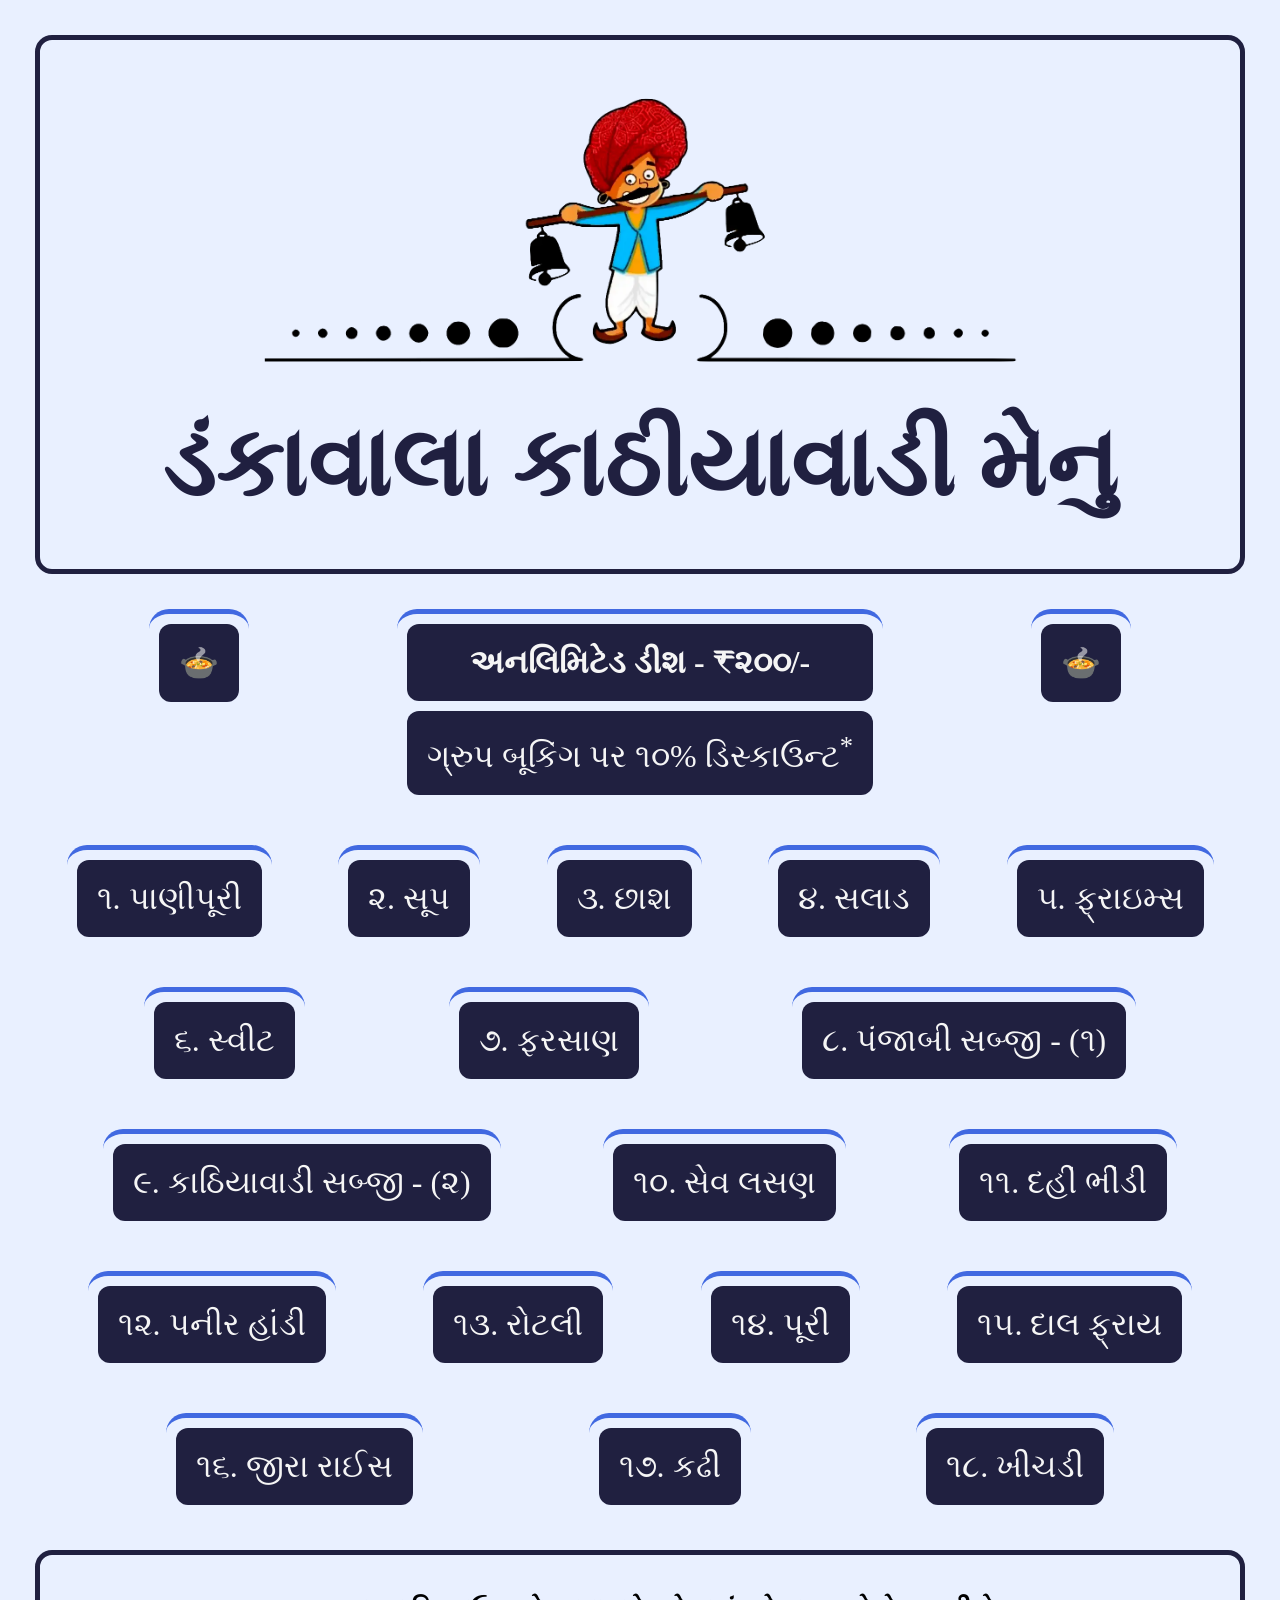
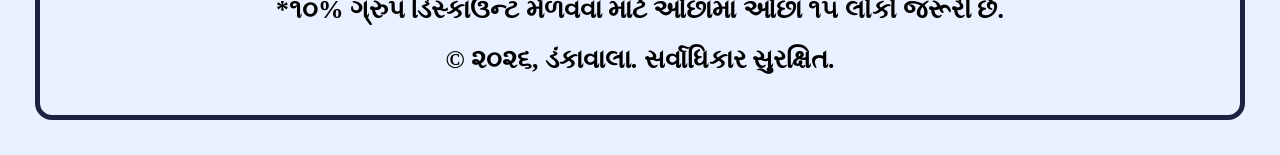
==== pages/index.html @ 577158c5 "Update index.html Update/Fix SEO, header image is now theme-aware." ====
<!DOCTYPE html>
<html lang="gu">

<head>
    <meta charSet="utf-8">
    <meta http-equiv="x-ua-compatible" content="ie=edge">
    <meta name="viewport" content="width=device-width, initial-scale=1">

    <meta name="author" content="Mitul Vaghamshi">
    <meta name="description" content="Dankawala Kathiyawadi Garden Restaurant Menu">

    <meta property="og:type" content="website">
    <meta property="og:title" content="Menu - Dankawala Kathiyawadi Garden Restaurant">
    <meta property="og:site_name" content="Dankawala Kathiyawadi Garden Restaurant">
    <meta property="og:description" content="Dankawala Kathiyawadi Garden Restaurant Menu">
    <meta property="og:url" content="https://mitulvaghamshi.github.io/dankawala/">
    <meta property="og:image" content="https://mitulvaghamshi.github.io/dankawala/icon.webp">
    <meta property="og:image:type" content="image/webp">
    <meta property="og:image:width" content="265">
    <meta property="og:image:height" content="265">

    <link href="https://mitulvaghamshi.github.io/dankawala" rel="canonical">

    <meta name="mobile-web-app-capable" content="yes">
    <meta name="apple-mobile-web-app-title" content="Dankawala">
    <link rel="apple-touch-icon" type="image/webp" href="icon.webp">

    <link rel="icon" type="image/webp" href="icon.webp">
    <link rel="shortcut icon" type="image/webp" href="icon.webp">

    <title>Dankawala - Kathiyawadi Garden Restaurant Menu</title>
    <meta name="keywords" content="Dankawala, Kathiyawadi, Restaurant, Menu, Gujarati Food, Garden Restaurant, Unlimited Gujarati Thali">

    <!-- Twitter Card -->
    <meta name="twitter:card" content="summary_large_image">
    <meta name="twitter:title" content="Dankawala - Kathiyawadi Garden Restaurant Menu">
    <meta name="twitter:description" content="Authentic Kathiyawadi Garden Restaurant Menu. Unlimited Gujarati Thali at ₹200.">
    <meta name="twitter:image" content="https://mitulvaghamshi.github.io/dankawala/icon.webp">

    <!-- JSON-LD Structured Data -->
    <script type="application/ld+json">
    {
      "@context": "https://schema.org",
      "@type": "Restaurant",
      "name": "Dankawala Kathiyawadi Garden Restaurant",
      "image": "https://mitulvaghamshi.github.io/dankawala/icon.webp",
      "url": "https://mitulvaghamshi.github.io/dankawala/",
      "servesCuisine": "Kathiyawadi, Gujarati",
      "priceRange": "₹200",
      "description": "Authentic Kathiyawadi Garden Restaurant serving unlimited Gujarati thali.",
      "address": {
        "@type": "PostalAddress",
        "addressCountry": "IN"
      },
      "potentialAction": {
        "@type": "ViewAction",
        "target": "https://mitulvaghamshi.github.io/dankawala/"
      }
    }
    </script>

    <style>
        :root {
            color-scheme: light dark;

            --display: flex;
            --radius: 12px;
            --padding: 20px;
            --font-size: 2em;
            --table-width: 400px;

            --primary: #202040;
            --border: royalblue;
            --background: #e9f0ff;
        }

        @media (prefers-color-scheme:dark) {
            :root {
                --primary: #E2703A;
                --border: green;
                --background: #2b2b2b;
            }
        }

        body {
            margin: auto;
            padding: var(--padding);
            font-size: var(--font-size);
            background-color: var(--background);
        }

        header,
        footer {
            text-align: center;
            margin: var(--padding);
            padding: var(--padding);
            border-radius: var(--radius);
            outline: 5px solid var(--primary);
        }

        header>figure img {
            width: 60vw;
        }

        header>h1 {
            margin: 0.3em;
            color: var(--primary);
            font-size: calc(var(--font-size) + 1em);
        }

        main>article.header {
            flex-wrap: wrap;
            display: var(--display);
            justify-content: space-evenly;
        }

        main>article.content {
            flex-wrap: wrap;
            display: var(--display);
            justify-content: space-evenly;
        }

        section {
            margin: var(--padding);
            border-top: 5px solid var(--border);
            border-radius: calc(var(--radius) + 8px);
        }

        section>div {
            text-align: center;
            color: whitesmoke;
            margin: 10px;
            padding: var(--padding);
            border-radius: var(--radius);
            background-color: var(--primary);
        }

        footer {
            font-size: 0.8em;
            font-weight: bold;
            text-align: center;
        }

        footer>span {
            color: var(--primary);
        }

        footer>p {
            margin: var(--padding);
        }

        @media(max-width:740px) {
            :root {
                --padding: 12px;
                --font-size: 1.3em;
                --table-width: 300px;
            }
        }

        @media(max-width:678px) {
            :root {
                --font-size: 1.6em;
                --table-width: calc(90vw - var(--padding));
            }
        }

        @media(max-width:420px) {
            :root {
                --font-size: 1.3em;
            }
        }

        @media(max-width:320px) {
            :root {
                --font-size: auto;
                --listItem-width: auto;
            }
        }
    </style>
</head>

<body>
    <noscript>
        <meta http-equiv="refresh" content="0; url=https://github.com/mitulvaghamshi/dankawala/blob/main/README.md">
    </noscript>
    <article>
        <header>
            <figure>
                <picture>
                    <source srcset="logo.dark.webp" media="(prefers-color-scheme: dark)">
                    <img id="logo" src="logo.light.webp" type="image/webp" loading="lazy" alt="Dankawala Kathiyawadi Restaurant logo">
                </picture>
            </figure>
            <h1>ડંકાવાલા કાઠીયાવાડી મેનુ</h1>
        </header>
        <main>
            <article class="header">
                <section>
                    <div>🍲</div>
                </section>
                <section>
                    <div><strong>અનલિમિટેડ ડીશ - ₹૨૦૦/-</strong></div>
                    <div>ગ્રુપ બૂકિંગ પર ૧૦&percnt; ડિસ્કાઉન્ટ<sup>*</sup></div>
                </section>
                <section>
                    <div>🍲</div>
                </section>
            </article>
            <article class="content">
                <section>
                    <div>૧. પાણીપૂરી</div>
                </section>
                <section>
                    <div>૨. સૂપ</div>
                </section>
                <section>
                    <div>૩. છાશ</div>
                </section>
                <section>
                    <div>૪. સલાડ</div>
                </section>
                <section>
                    <div>૫. ફ્રાઇમ્સ</div>
                </section>
                <section>
                    <div>૬. સ્વીટ</div>
                </section>
                <section>
                    <div>૭. ફરસાણ</div>
                </section>
                <section>
                    <div>૮. પંજાબી સબ્જી - (૧)</div>
                </section>
                <section>
                    <div>૯. કાઠિયાવાડી સબ્જી - (૨)</div>
                </section>
                <section>
                    <div>૧૦. સેવ લસણ</div>
                </section>
                <section>
                    <div>૧૧. દહીં ભીંડી</div>
                </section>
                <section>
                    <div>૧૨. પનીર હાંડી</div>
                </section>
                <section>
                    <div>૧૩. રોટલી</div>
                </section>
                <section>
                    <div>૧૪. પૂરી</div>
                </section>
                <section>
                    <div>૧૫. દાલ ફ્રાય</div>
                </section>
                <section>
                    <div>૧૬. જીરા રાઈસ</div>
                </section>
                <section>
                    <div>૧૭. કઢી</div>
                </section>
                <section>
                    <div>૧૮. ખીચડી</div>
                </section>
            </article>
        </main>
        <footer>
            <p>*૧૦&percnt; ગ્રુપ ડિસ્કાઉન્ટ મેળવવા માટે ઓછામાં ઓછા ૧૫ લોકો જરૂરી છે.</p>
            <p>&copy; ૨૦૨૬, ડંકાવાલા. સર્વાધિકાર સુરક્ષિત.</p>
        </footer>
    </article>
</body>

</html>
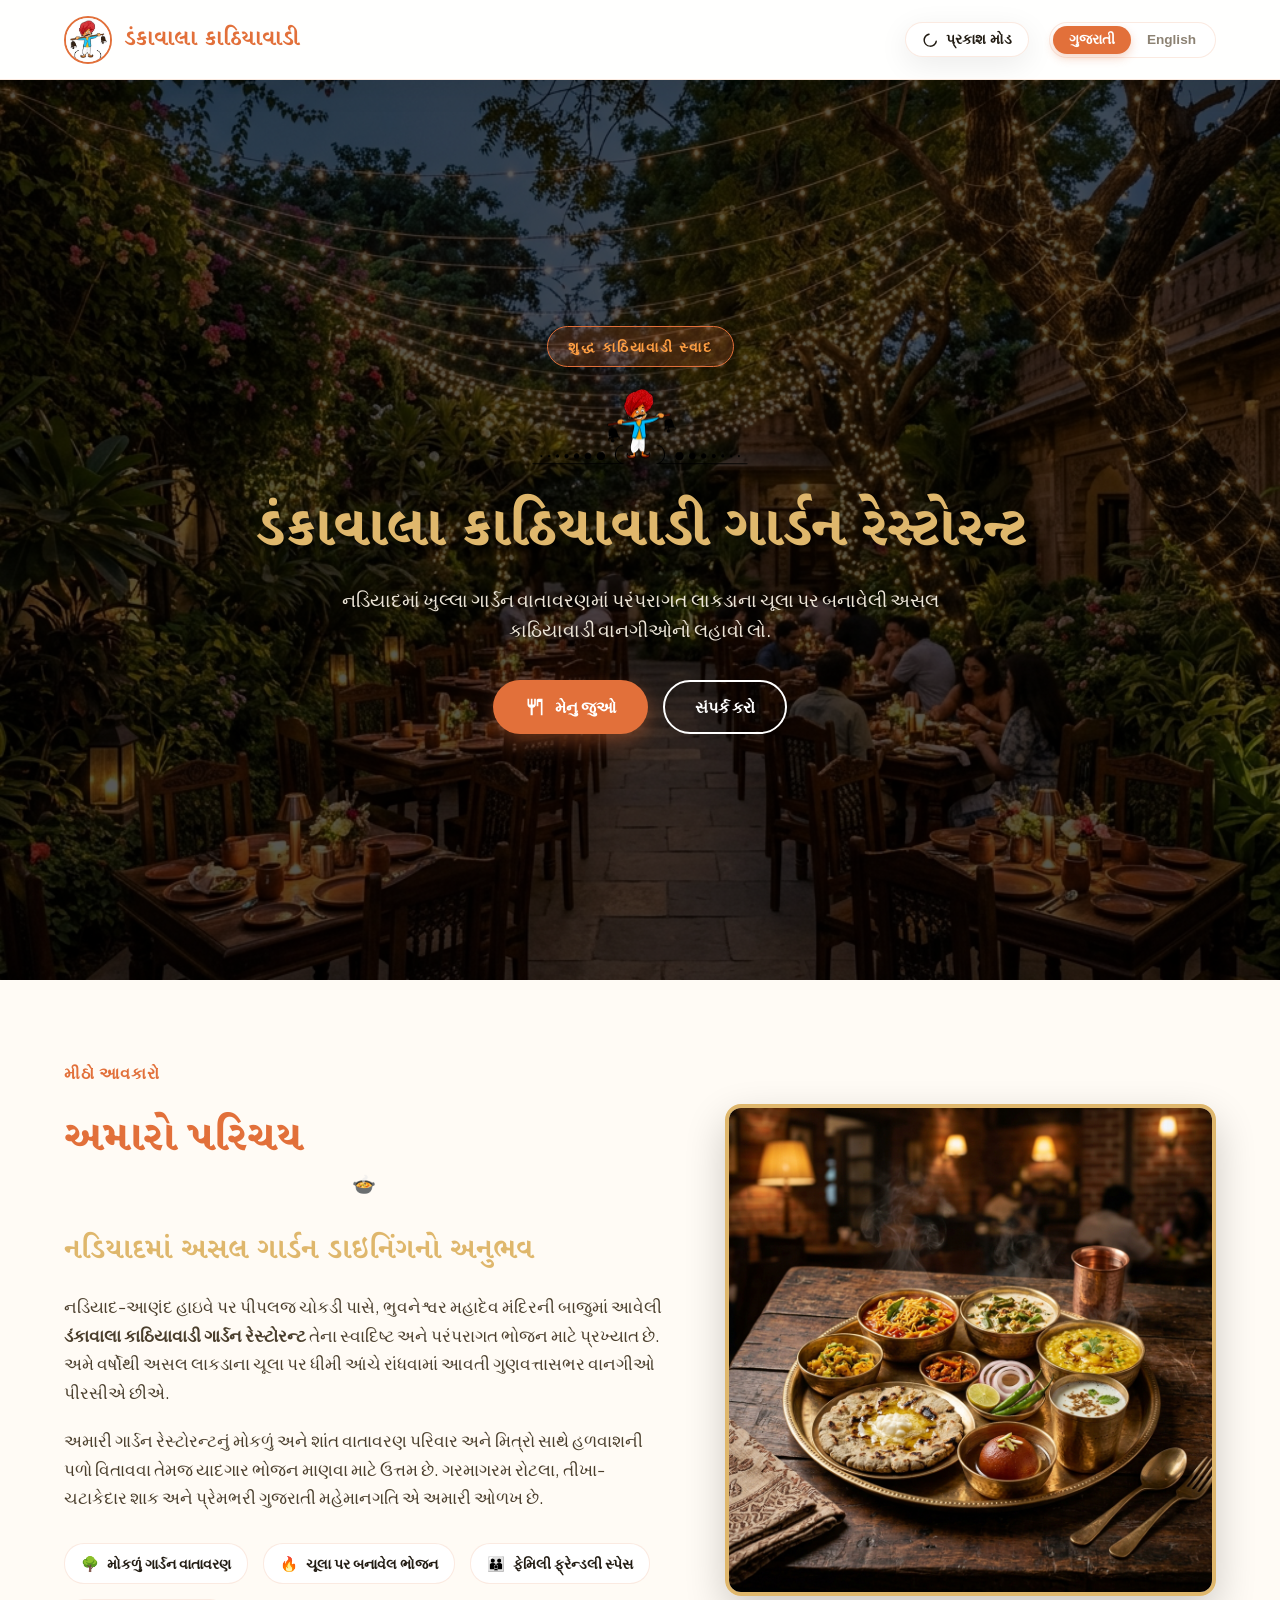
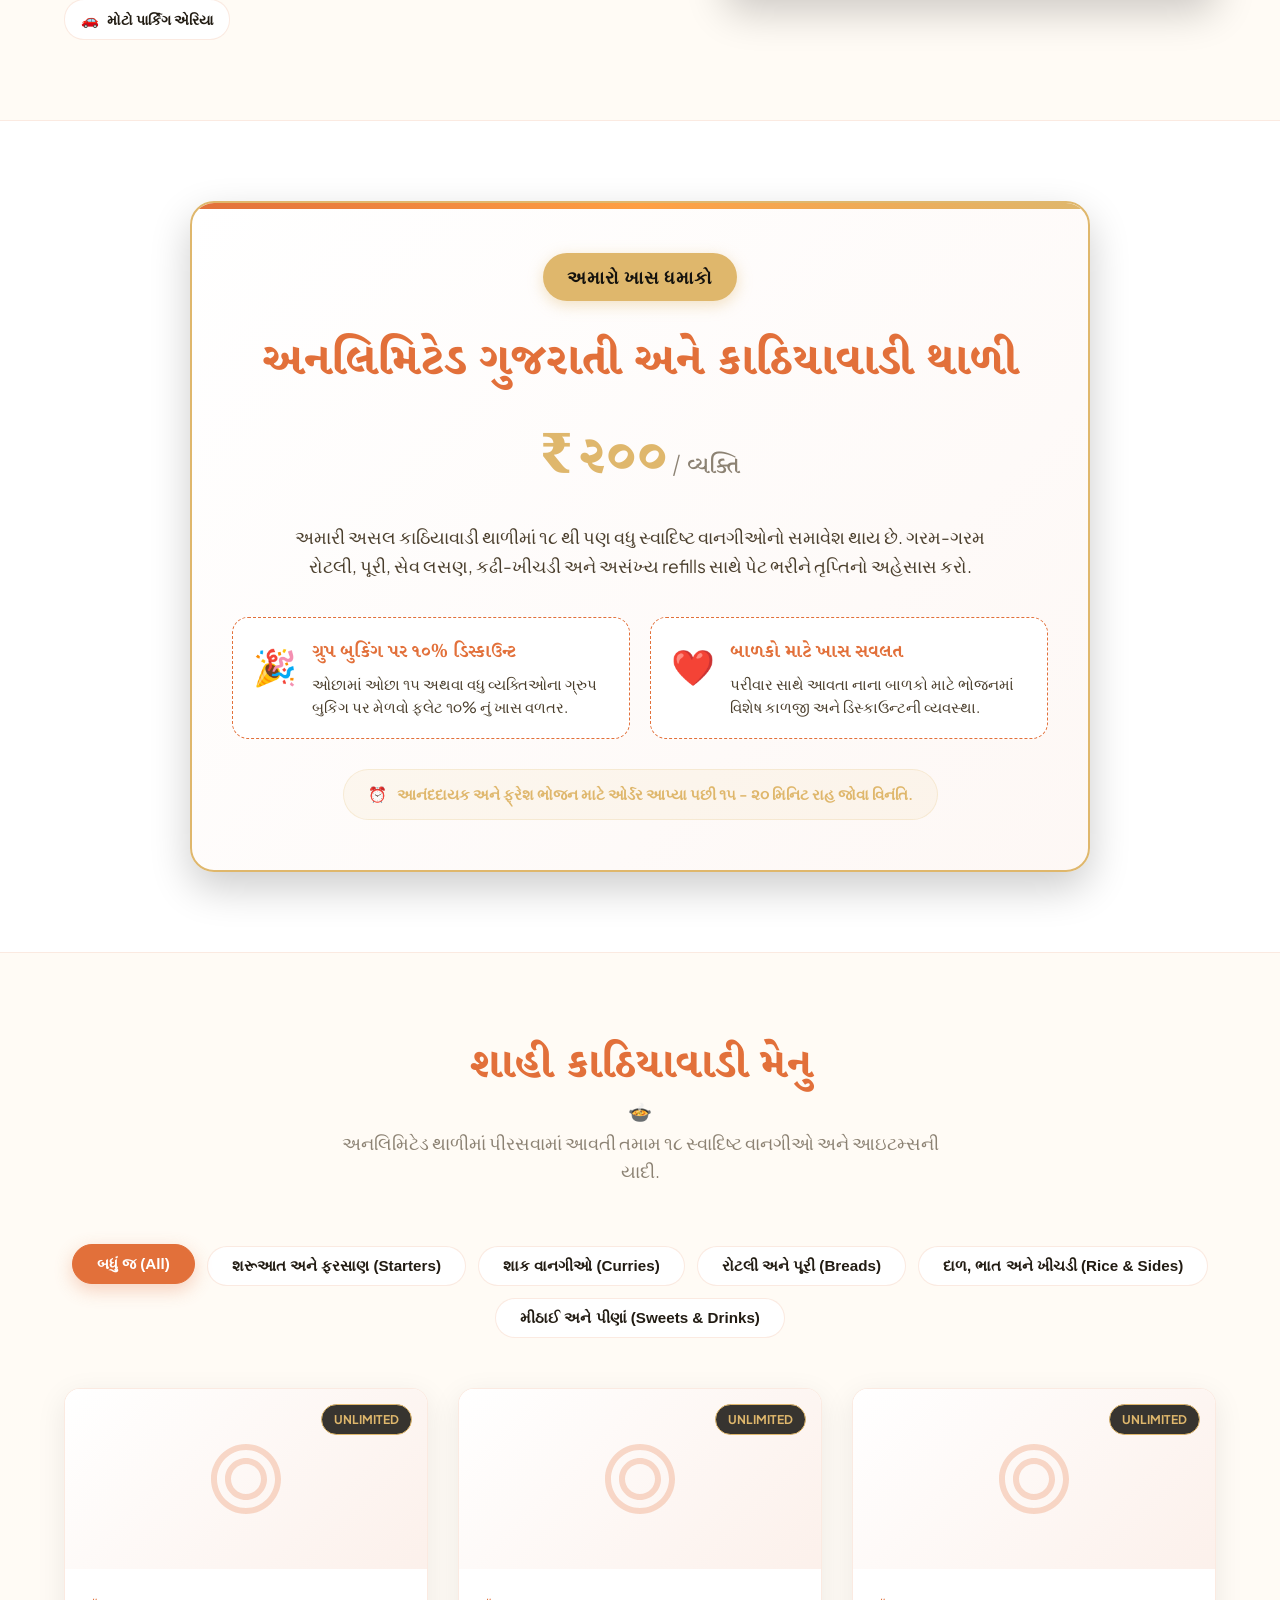
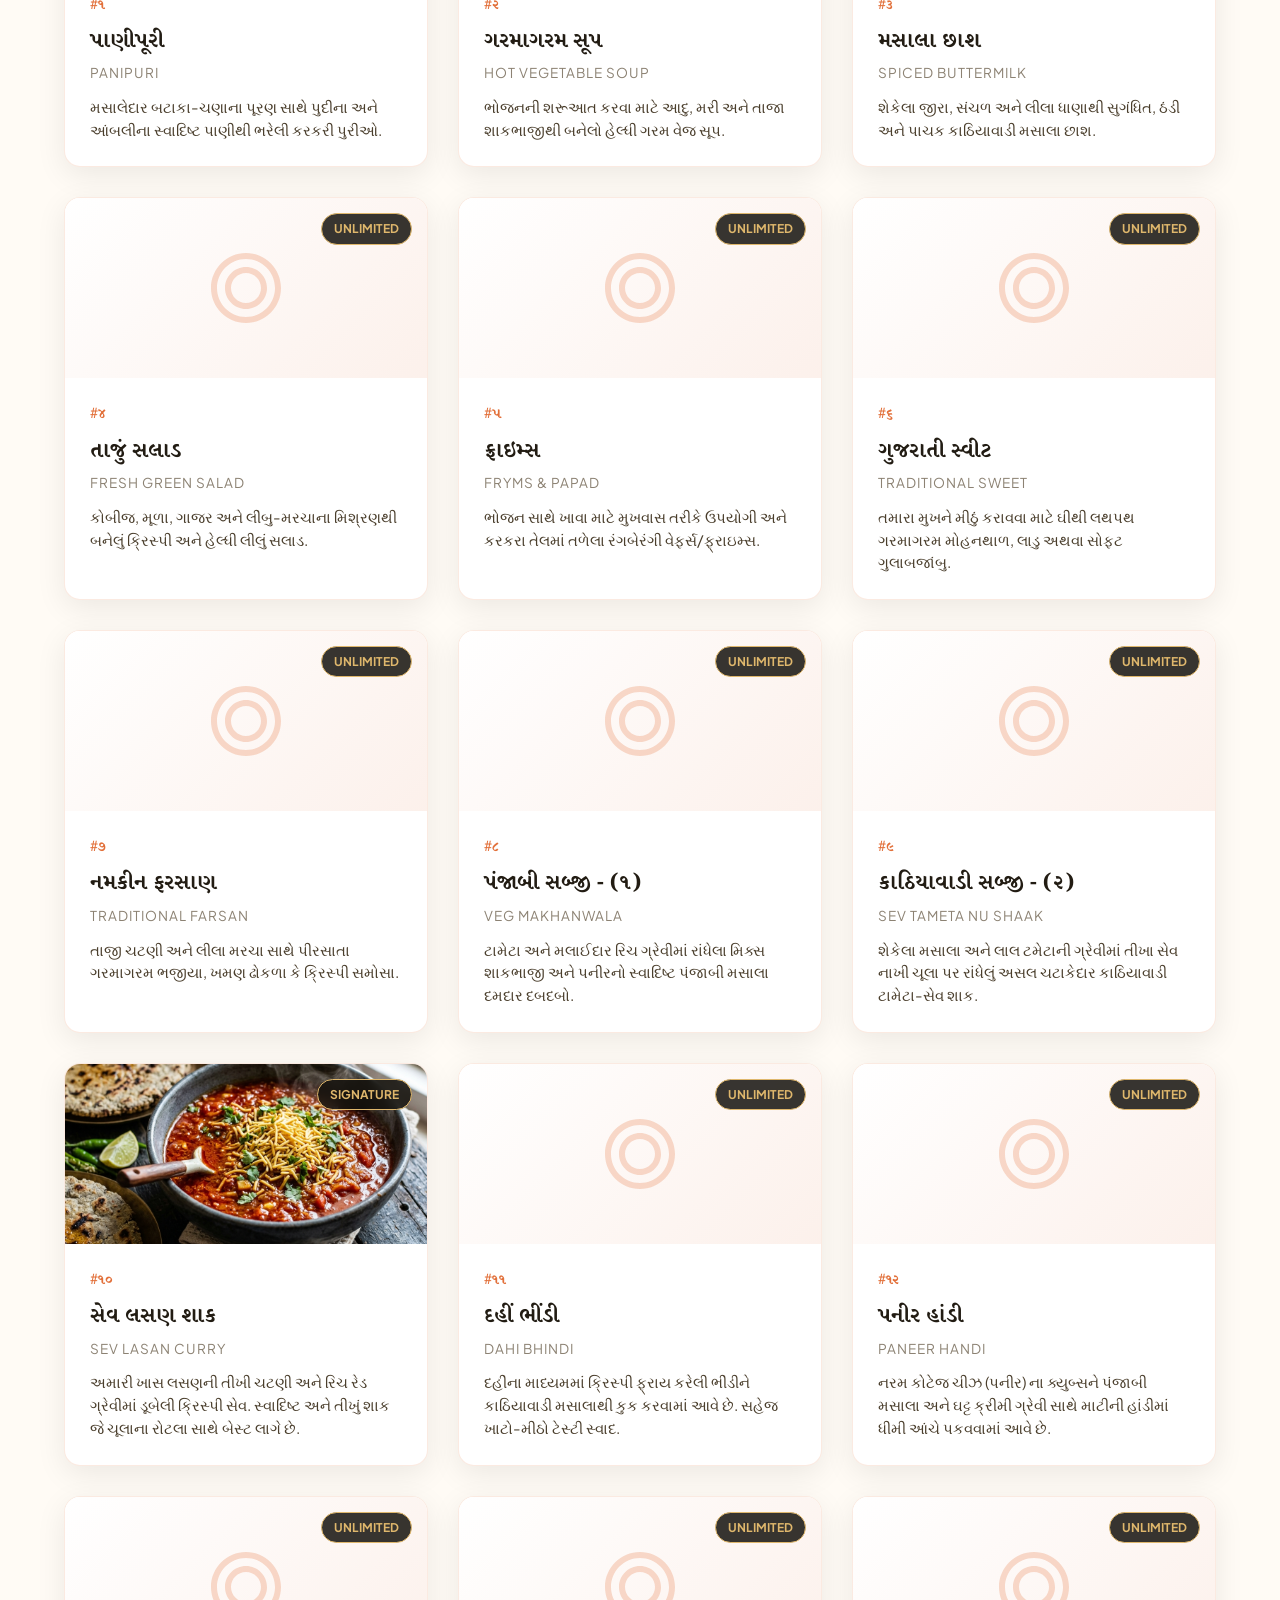
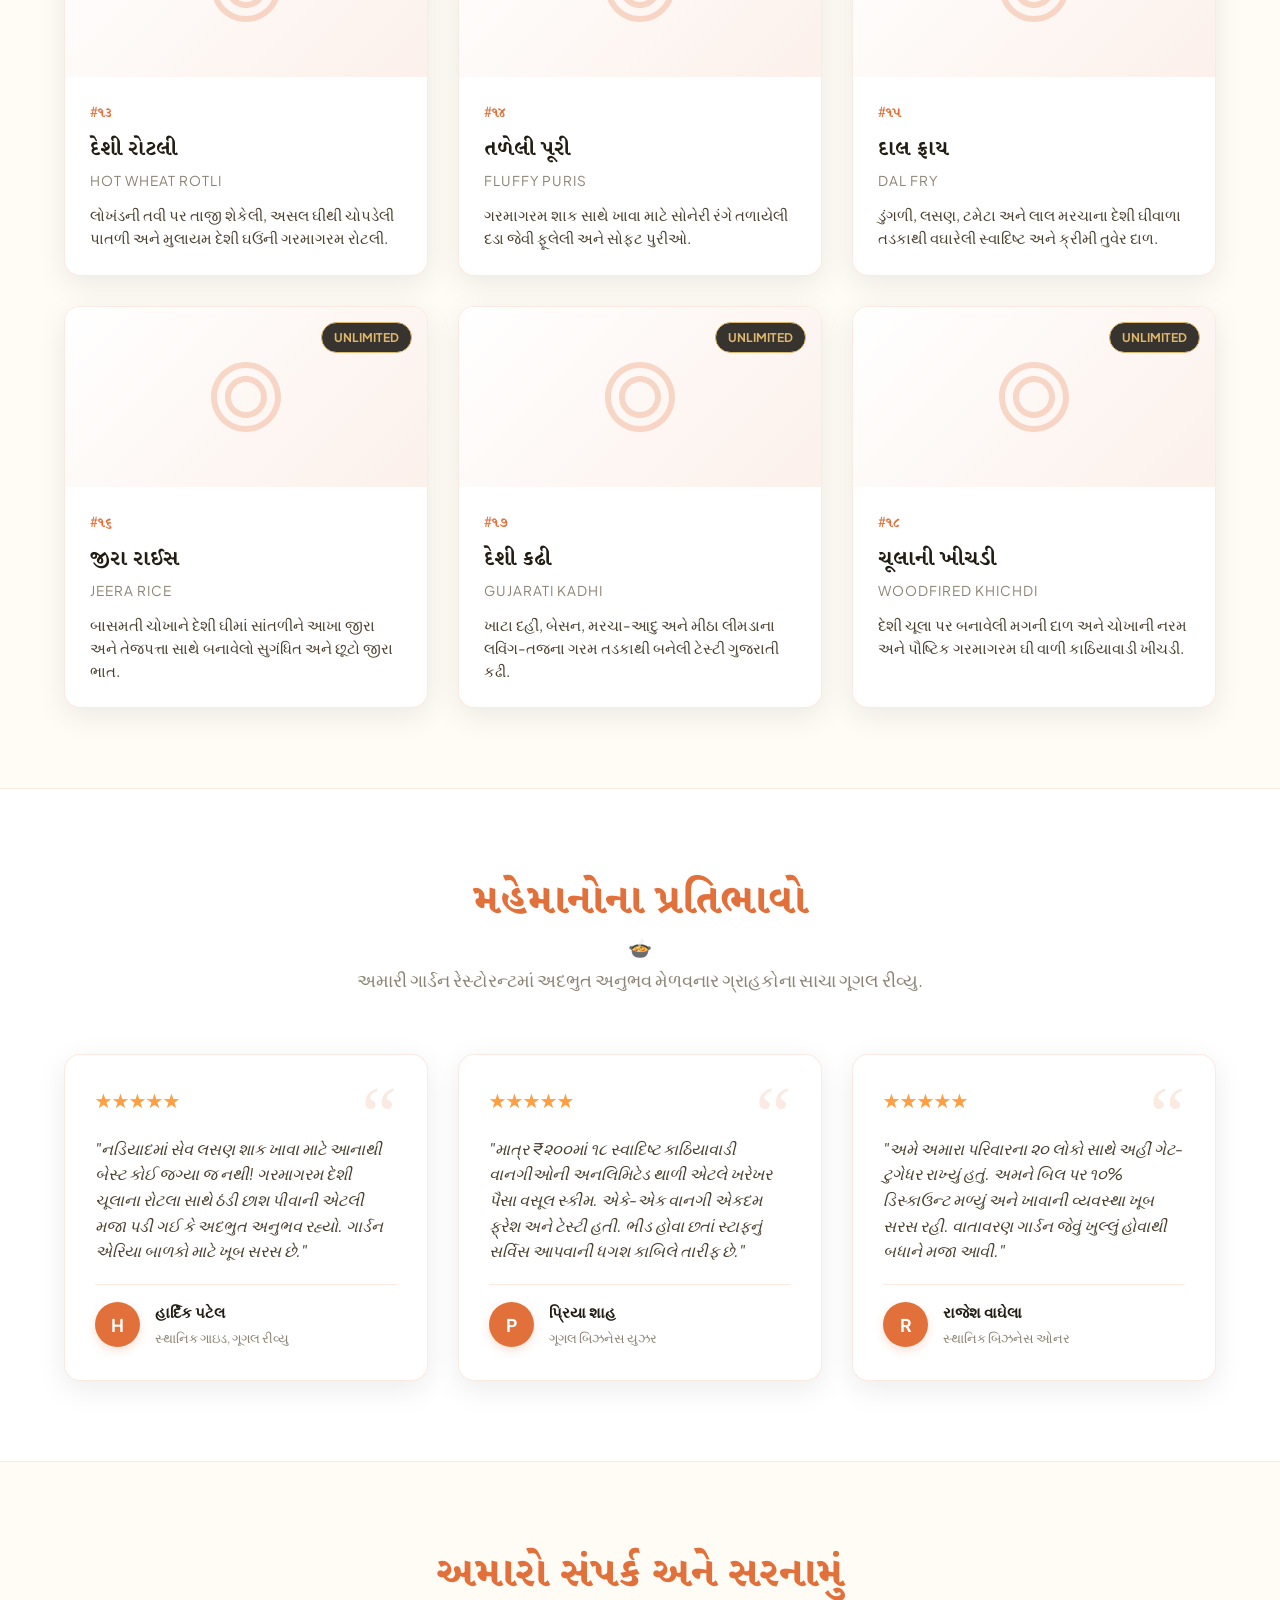
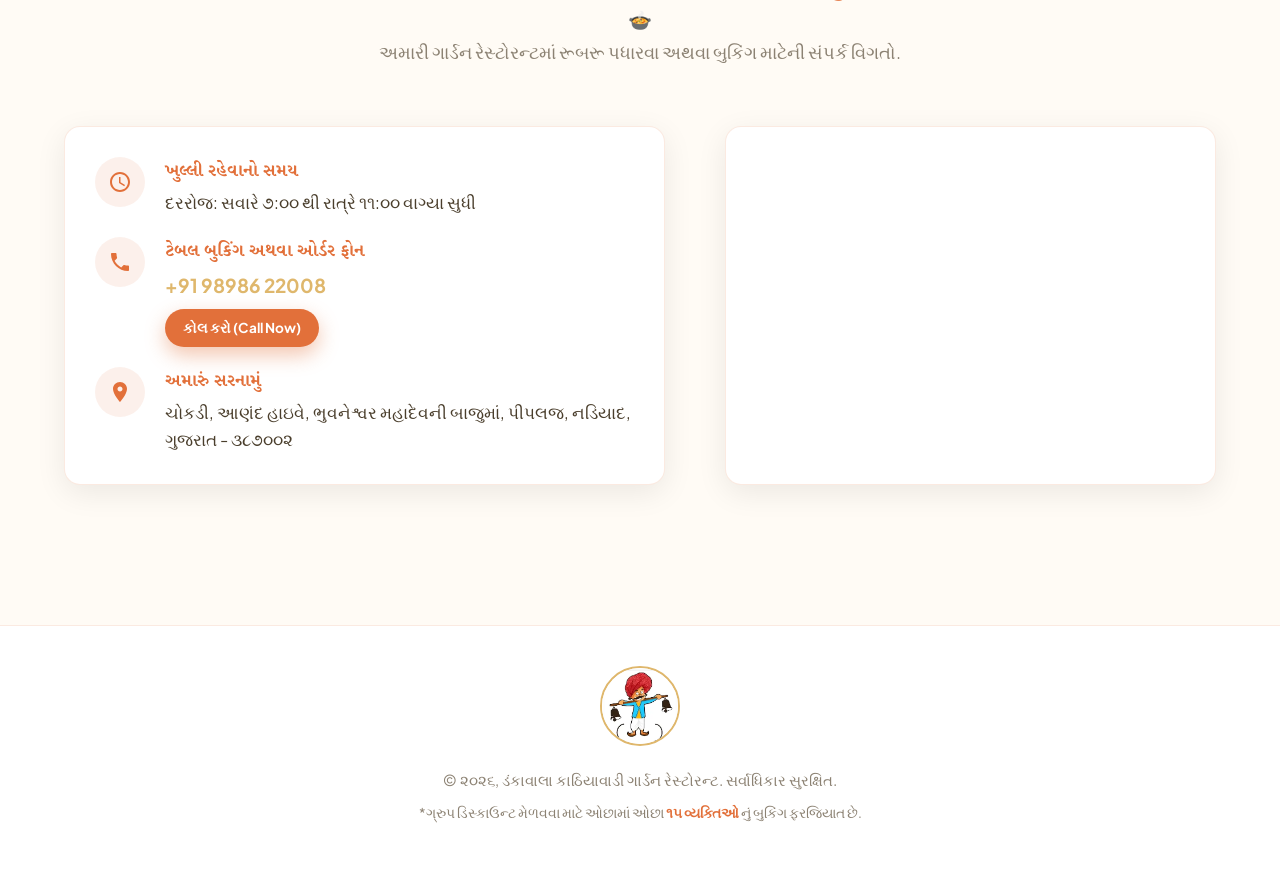
==== commit ffe455bb: "Full redesign;" ====
--- a/pages/index.html
+++ b/pages/index.html
@@ -1,18 +1,20 @@
 <!DOCTYPE html>
-<html lang="gu">
+<html lang="gu" class="theme-dark">
 
 <head>
-    <meta charSet="utf-8">
+    <meta charset="utf-8">
     <meta http-equiv="x-ua-compatible" content="ie=edge">
     <meta name="viewport" content="width=device-width, initial-scale=1">
 
     <meta name="author" content="Mitul Vaghamshi">
-    <meta name="description" content="Dankawala Kathiyawadi Garden Restaurant Menu">
-
+    <meta name="description" content="Dankawala Kathiyawadi Garden Restaurant Nadiad. Premium open-air dining serving authentic, wood-fired Kathiyawadi cuisine & unlimited Gujarati Thali for ₹200.">
+    <meta name="keywords" content="Dankawala, Kathiyawadi, Restaurant, Nadiad, Menu, Gujarati Food, Garden Restaurant, Unlimited Gujarati Thali, Piplag">
+
+    <!-- Open Graph / Facebook -->
     <meta property="og:type" content="website">
-    <meta property="og:title" content="Menu - Dankawala Kathiyawadi Garden Restaurant">
+    <meta property="og:title" content="Dankawala Kathiyawadi Garden Restaurant - Nadiad">
     <meta property="og:site_name" content="Dankawala Kathiyawadi Garden Restaurant">
-    <meta property="og:description" content="Dankawala Kathiyawadi Garden Restaurant Menu">
+    <meta property="og:description" content="Authentic wood-fired Kathiyawadi cuisine & Unlimited Gujarati Thali at ₹200. Open-air garden dining in Nadiad, Gujarat.">
     <meta property="og:url" content="https://mitulvaghamshi.github.io/dankawala/">
     <meta property="og:image" content="https://mitulvaghamshi.github.io/dankawala/icon.webp">
     <meta property="og:image:type" content="image/webp">
@@ -28,14 +30,18 @@
     <link rel="icon" type="image/webp" href="icon.webp">
     <link rel="shortcut icon" type="image/webp" href="icon.webp">
 
-    <title>Dankawala - Kathiyawadi Garden Restaurant Menu</title>
-    <meta name="keywords" content="Dankawala, Kathiyawadi, Restaurant, Menu, Gujarati Food, Garden Restaurant, Unlimited Gujarati Thali">
-
+    <title>Dankawala - Kathiyawadi Garden Restaurant Menu & Info</title>
+    
     <!-- Twitter Card -->
     <meta name="twitter:card" content="summary_large_image">
     <meta name="twitter:title" content="Dankawala - Kathiyawadi Garden Restaurant Menu">
     <meta name="twitter:description" content="Authentic Kathiyawadi Garden Restaurant Menu. Unlimited Gujarati Thali at ₹200.">
     <meta name="twitter:image" content="https://mitulvaghamshi.github.io/dankawala/icon.webp">
+
+    <!-- Preconnect & Fonts -->
+    <link rel="preconnect" href="https://fonts.googleapis.com">
+    <link rel="preconnect" href="https://fonts.gstatic.com" crossorigin>
+    <link href="https://fonts.googleapis.com/css2?family=Cinzel+Decorative:wght@700&family=Noto+Sans+Gujarati:wght@300;400;600;700&family=Noto+Serif+Gujarati:wght@600;800&family=Playfair+Display:ital,wght@0,600;0,800;1,400&family=Plus+Jakarta+Sans:wght@300;400;500;600;700&display=swap" rel="stylesheet">
 
     <!-- JSON-LD Structured Data -->
     <script type="application/ld+json">
@@ -45,12 +51,36 @@
       "name": "Dankawala Kathiyawadi Garden Restaurant",
       "image": "https://mitulvaghamshi.github.io/dankawala/icon.webp",
       "url": "https://mitulvaghamshi.github.io/dankawala/",
-      "servesCuisine": "Kathiyawadi, Gujarati",
+      "servesCuisine": "Kathiyawadi, Gujarati, Indian",
       "priceRange": "₹200",
-      "description": "Authentic Kathiyawadi Garden Restaurant serving unlimited Gujarati thali.",
+      "description": "Authentic wood-fired Kathiyawadi cuisine & Unlimited Gujarati Thali in an open-air garden setting in Nadiad, Gujarat.",
+      "telephone": "+91 98986 22008",
       "address": {
         "@type": "PostalAddress",
+        "streetAddress": "Anand Highway, near Bhuwaneshwar Mahadev, Piplag",
+        "addressLocality": "Nadiad",
+        "addressRegion": "Gujarat",
+        "postalCode": "387002",
         "addressCountry": "IN"
+      },
+      "geo": {
+        "@type": "GeoCoordinates",
+        "latitude": "22.6685",
+        "longitude": "72.8872"
+      },
+      "openingHoursSpecification": {
+        "@type": "OpeningHoursSpecification",
+        "dayOfWeek": [
+          "Monday",
+          "Tuesday",
+          "Wednesday",
+          "Thursday",
+          "Friday",
+          "Saturday",
+          "Sunday"
+        ],
+        "opens": "07:00",
+        "closes": "23:00"
       },
       "potentialAction": {
         "@type": "ViewAction",
@@ -60,214 +90,1969 @@
     </script>
 
     <style>
+        /* Custom Modern Reset & CSS Variables */
+        * {
+            box-sizing: border-box;
+            margin: 0;
+            padding: 0;
+            transition: background-color 0.3s ease, border-color 0.3s ease, color 0.3s ease, transform 0.2s ease, opacity 0.3s ease;
+        }
+
+        html {
+            scroll-behavior: smooth;
+        }
+
         :root {
-            color-scheme: light dark;
-
-            --display: flex;
-            --radius: 12px;
-            --padding: 20px;
-            --font-size: 2em;
-            --table-width: 400px;
-
-            --primary: #202040;
-            --border: royalblue;
-            --background: #e9f0ff;
-        }
-
-        @media (prefers-color-scheme:dark) {
-            :root {
-                --primary: #E2703A;
-                --border: green;
-                --background: #2b2b2b;
-            }
+            /* Theme Color Tokens */
+            --terracotta: #e2703a;
+            --terracotta-dark: #b84f1d;
+            --saffron: #ff9f43;
+            --gold: #dfb76c;
+            --gold-glow: rgba(223, 183, 108, 0.2);
+            --black-bg: #14120e;
+            --dark-card: #201b13;
+            --light-bg: #fffbf5;
+            --light-card: #ffffff;
+            --white: #ffffff;
+            --grey-light: #f5efe6;
+            --grey-dark: #322b20;
+            --text-dark: #221c13;
+            --text-light: #f5eedc;
+            --text-muted: #8c8273;
+            
+            /* Structural variables */
+            --container-width: 1200px;
+            --font-display: 'Playfair Display', serif;
+            --font-body: 'Plus Jakarta Sans', sans-serif;
+            --font-gujarati-head: 'Noto Serif Gujarati', serif;
+            --font-gujarati-body: 'Noto Sans Gujarati', sans-serif;
+            --shadow-soft: 0 8px 30px rgba(0, 0, 0, 0.08);
+            --shadow-hard: 0 16px 40px rgba(0, 0, 0, 0.2);
+            --border-radius: 16px;
+        }
+
+        /* Light/Dark Classes mapped on html root element */
+        html.theme-light {
+            --bg-primary: var(--light-bg);
+            --bg-secondary: var(--white);
+            --bg-card: var(--light-card);
+            --bg-glass: rgba(255, 255, 255, 0.85);
+            --border-color: rgba(226, 112, 58, 0.15);
+            --text-primary: var(--text-dark);
+            --text-secondary: #4a3e2c;
+            --shadow-color: rgba(184, 79, 29, 0.08);
+            --hero-overlay: rgba(0, 0, 0, 0.65);
+        }
+
+        html.theme-dark {
+            --bg-primary: var(--black-bg);
+            --bg-secondary: #1a1611;
+            --bg-card: var(--dark-card);
+            --bg-glass: rgba(32, 27, 19, 0.85);
+            --border-color: rgba(223, 183, 108, 0.15);
+            --text-primary: var(--text-light);
+            --text-secondary: #d3c4b1;
+            --shadow-color: rgba(0, 0, 0, 0.5);
+            --hero-overlay: rgba(0, 0, 0, 0.75);
         }
 
         body {
-            margin: auto;
-            padding: var(--padding);
-            font-size: var(--font-size);
-            background-color: var(--background);
-        }
-
-        header,
-        footer {
+            font-family: var(--font-body);
+            background-color: var(--bg-primary);
+            color: var(--text-primary);
+            line-height: 1.6;
+            overflow-x: hidden;
+        }
+
+        body[lang="gu"] {
+            font-family: var(--font-gujarati-body), var(--font-body);
+        }
+
+        /* Top Navigation Header bar */
+        nav.nav-bar {
+            position: fixed;
+            top: 0;
+            left: 0;
+            right: 0;
+            height: 80px;
+            background-color: var(--bg-glass);
+            backdrop-filter: blur(12px);
+            -webkit-backdrop-filter: blur(12px);
+            z-index: 1000;
+            border-bottom: 1px solid var(--border-color);
+            display: flex;
+            align-items: center;
+            justify-content: space-between;
+            padding: 0 5%;
+            box-shadow: var(--shadow-soft);
+        }
+
+        .nav-logo {
+            display: flex;
+            align-items: center;
+            gap: 12px;
+            text-decoration: none;
+        }
+
+        .nav-logo img {
+            height: 48px;
+            width: auto;
+            border-radius: 50%;
+            border: 2px solid var(--terracotta);
+        }
+
+        .nav-logo span {
+            font-family: var(--font-gujarati-head);
+            font-size: 1.4rem;
+            color: var(--terracotta);
+            font-weight: 700;
+        }
+
+        .nav-controls {
+            display: flex;
+            align-items: center;
+            gap: 20px;
+        }
+
+        /* Elegant Toggle Switch for Language & Theme */
+        .toggle-btn {
+            background-color: var(--bg-secondary);
+            border: 1px solid var(--border-color);
+            color: var(--text-primary);
+            padding: 8px 16px;
+            border-radius: 30px;
+            font-size: 0.9rem;
+            font-weight: 600;
+            cursor: pointer;
+            display: flex;
+            align-items: center;
+            gap: 8px;
+            box-shadow: var(--shadow-soft);
+        }
+
+        .toggle-btn:hover {
+            border-color: var(--terracotta);
+            color: var(--terracotta);
+            transform: translateY(-2px);
+        }
+
+        .toggle-btn svg {
+            width: 16px;
+            height: 16px;
+            fill: currentColor;
+        }
+
+        /* Language Toggle design */
+        .lang-switch-wrapper {
+            display: flex;
+            align-items: center;
+            background-color: var(--bg-secondary);
+            border: 1px solid var(--border-color);
+            border-radius: 30px;
+            padding: 3px;
+        }
+
+        .lang-option {
+            border: none;
+            background: none;
+            padding: 6px 16px;
+            border-radius: 20px;
+            font-size: 0.85rem;
+            font-weight: 700;
+            cursor: pointer;
+            color: var(--text-muted);
+        }
+
+        .lang-option.active {
+            background-color: var(--terracotta);
+            color: var(--white);
+            box-shadow: 0 4px 10px rgba(226, 112, 58, 0.3);
+        }
+
+        /* Hero Banner Section styling */
+        header.hero-section {
+            position: relative;
+            height: 100vh;
+            min-height: 600px;
+            background: url('garden_ambiance.png') no-repeat center center / cover;
+            display: flex;
+            flex-direction: column;
+            justify-content: center;
+            align-items: center;
             text-align: center;
-            margin: var(--padding);
-            padding: var(--padding);
-            border-radius: var(--radius);
-            outline: 5px solid var(--primary);
-        }
-
-        header>figure img {
-            width: 60vw;
-        }
-
-        header>h1 {
-            margin: 0.3em;
-            color: var(--primary);
-            font-size: calc(var(--font-size) + 1em);
-        }
-
-        main>article.header {
+            padding: 0 20px;
+            margin-top: 80px;
+        }
+
+        header.hero-section::before {
+            content: '';
+            position: absolute;
+            top: 0;
+            left: 0;
+            right: 0;
+            bottom: 0;
+            background: var(--hero-overlay);
+            z-index: 1;
+        }
+
+        .hero-content {
+            position: relative;
+            z-index: 2;
+            max-width: 850px;
+            color: var(--white);
+            display: flex;
+            flex-direction: column;
+            align-items: center;
+            gap: 20px;
+        }
+
+        .hero-badge {
+            background: rgba(226, 112, 58, 0.2);
+            border: 1px solid var(--terracotta);
+            color: var(--saffron);
+            font-weight: 700;
+            font-size: 0.9rem;
+            letter-spacing: 2px;
+            padding: 8px 20px;
+            border-radius: 30px;
+            text-transform: uppercase;
+            animation: pulse 2s infinite;
+        }
+
+        @keyframes pulse {
+            0% { box-shadow: 0 0 0 0 rgba(226, 112, 58, 0.4); }
+            70% { box-shadow: 0 0 0 10px rgba(226, 112, 58, 0); }
+            100% { box-shadow: 0 0 0 0 rgba(226, 112, 58, 0); }
+        }
+
+        .hero-logo-img {
+            max-width: 220px;
+            height: auto;
+            margin-bottom: 10px;
+            filter: drop-shadow(0 10px 20px rgba(0,0,0,0.5));
+        }
+
+        .hero-title {
+            font-family: var(--font-gujarati-head), var(--font-display);
+            font-size: 3.5rem;
+            line-height: 1.2;
+            color: var(--gold);
+            font-weight: 800;
+            text-shadow: 0 4px 10px rgba(0, 0, 0, 0.6);
+        }
+
+        .hero-desc {
+            font-size: 1.2rem;
+            color: #ece5d8;
+            max-width: 650px;
+            text-shadow: 0 2px 5px rgba(0,0,0,0.6);
+        }
+
+        .hero-cta {
+            margin-top: 15px;
+            display: flex;
+            gap: 15px;
             flex-wrap: wrap;
-            display: var(--display);
-            justify-content: space-evenly;
-        }
-
-        main>article.content {
+            justify-content: center;
+        }
+
+        .btn-primary {
+            background-color: var(--terracotta);
+            color: var(--white);
+            border: none;
+            padding: 14px 32px;
+            border-radius: 30px;
+            font-size: 1rem;
+            font-weight: 700;
+            cursor: pointer;
+            text-decoration: none;
+            display: inline-flex;
+            align-items: center;
+            gap: 10px;
+            box-shadow: 0 8px 20px rgba(226, 112, 58, 0.4);
+        }
+
+        .btn-primary:hover {
+            background-color: var(--terracotta-dark);
+            transform: translateY(-3px);
+            box-shadow: 0 12px 24px rgba(226, 112, 58, 0.5);
+        }
+
+        .btn-secondary {
+            background: transparent;
+            color: var(--white);
+            border: 2px solid var(--white);
+            padding: 12px 30px;
+            border-radius: 30px;
+            font-size: 1rem;
+            font-weight: 700;
+            cursor: pointer;
+            text-decoration: none;
+            display: inline-flex;
+            align-items: center;
+            gap: 10px;
+        }
+
+        .btn-secondary:hover {
+            background-color: var(--white);
+            color: var(--black-bg);
+            transform: translateY(-3px);
+        }
+
+        /* Container & Grid systems */
+        .container {
+            width: 90%;
+            max-width: var(--container-width);
+            margin: 0 auto;
+            padding: 80px 0;
+        }
+
+        .section-header {
+            text-align: center;
+            margin-bottom: 60px;
+        }
+
+        .section-title {
+            font-family: var(--font-gujarati-head), var(--font-display);
+            font-size: 2.6rem;
+            color: var(--terracotta);
+            position: relative;
+            display: inline-block;
+            padding-bottom: 15px;
+            font-weight: 800;
+        }
+
+        .section-title::after {
+            content: '🍲';
+            position: absolute;
+            bottom: -15px;
+            left: 50%;
+            transform: translateX(-50%);
+            font-size: 1.2rem;
+        }
+
+        .section-desc {
+            color: var(--text-muted);
+            margin-top: 15px;
+            font-size: 1.1rem;
+            max-width: 600px;
+            margin-left: auto;
+            margin-right: auto;
+        }
+
+        /* Our Story (About) section styling */
+        .about-grid {
+            display: grid;
+            grid-template-columns: 1.1fr 0.9fr;
+            gap: 60px;
+            align-items: center;
+        }
+
+        .about-text {
+            display: flex;
+            flex-direction: column;
+            gap: 20px;
+        }
+
+        .about-text h3 {
+            font-family: var(--font-gujarati-head), var(--font-display);
+            font-size: 1.8rem;
+            color: var(--gold);
+            font-weight: 700;
+        }
+
+        .about-text p {
+            color: var(--text-secondary);
+            font-size: 1.05rem;
+            line-height: 1.7;
+        }
+
+        .about-features {
+            display: flex;
             flex-wrap: wrap;
-            display: var(--display);
-            justify-content: space-evenly;
-        }
-
-        section {
-            margin: var(--padding);
-            border-top: 5px solid var(--border);
-            border-radius: calc(var(--radius) + 8px);
-        }
-
-        section>div {
+            gap: 15px;
+            margin-top: 10px;
+        }
+
+        .feature-tag {
+            background-color: var(--bg-secondary);
+            border: 1px solid var(--border-color);
+            padding: 8px 16px;
+            border-radius: 20px;
+            font-size: 0.9rem;
+            font-weight: 600;
+            display: flex;
+            align-items: center;
+            gap: 8px;
+            color: var(--text-primary);
+        }
+
+        .about-image {
+            position: relative;
+            border-radius: var(--border-radius);
+            overflow: hidden;
+            box-shadow: var(--shadow-hard);
+            border: 4px solid var(--gold);
+        }
+
+        .about-image img {
+            width: 100%;
+            height: 100%;
+            object-fit: cover;
+            display: block;
+        }
+
+        /* Unlimited Thali Feature Card styling */
+        .thali-showcase-section {
+            background-color: var(--bg-secondary);
+            border-top: 1px solid var(--border-color);
+            border-bottom: 1px solid var(--border-color);
+            position: relative;
+        }
+
+        .thali-container {
+            max-width: 900px;
+            margin: 0 auto;
+            background: linear-gradient(135deg, var(--bg-card) 0%, rgba(226, 112, 58, 0.05) 100%);
+            border: 2px solid var(--gold);
+            border-radius: 24px;
+            padding: 50px 40px;
             text-align: center;
-            color: whitesmoke;
-            margin: 10px;
-            padding: var(--padding);
-            border-radius: var(--radius);
-            background-color: var(--primary);
-        }
-
-        footer {
-            font-size: 0.8em;
-            font-weight: bold;
+            box-shadow: var(--shadow-hard);
+            position: relative;
+            overflow: hidden;
+        }
+
+        .thali-container::before {
+            content: '';
+            position: absolute;
+            top: 0;
+            left: 0;
+            width: 100%;
+            height: 6px;
+            background: linear-gradient(to right, var(--terracotta), var(--saffron), var(--gold));
+        }
+
+        .thali-badge {
+            background-color: var(--gold);
+            color: var(--black-bg);
+            font-weight: 800;
+            font-size: 1.1rem;
+            padding: 10px 24px;
+            border-radius: 30px;
+            display: inline-block;
+            margin-bottom: 25px;
+            box-shadow: 0 4px 15px rgba(223, 183, 108, 0.4);
+            letter-spacing: 1px;
+            text-transform: uppercase;
+        }
+
+        .thali-title {
+            font-family: var(--font-gujarati-head), var(--font-display);
+            font-size: 2.8rem;
+            color: var(--terracotta);
+            font-weight: 800;
+            margin-bottom: 15px;
+        }
+
+        .thali-price {
+            font-family: var(--font-gujarati-head), var(--font-display);
+            font-size: 3.5rem;
+            color: var(--gold);
+            font-weight: 800;
+            margin-bottom: 20px;
+            display: flex;
+            justify-content: center;
+            align-items: baseline;
+            gap: 5px;
+        }
+
+        .thali-price span.small {
+            font-size: 1.5rem;
+            color: var(--text-muted);
+            font-weight: 500;
+        }
+
+        .thali-desc {
+            font-size: 1.1rem;
+            color: var(--text-secondary);
+            max-width: 700px;
+            margin: 0 auto 35px auto;
+            line-height: 1.7;
+        }
+
+        .thali-promo-grid {
+            display: grid;
+            grid-template-columns: 1fr 1fr;
+            gap: 20px;
+            margin-bottom: 30px;
+        }
+
+        .promo-item {
+            background-color: var(--bg-secondary);
+            border: 1px dashed var(--terracotta);
+            border-radius: var(--border-radius);
+            padding: 20px;
+            text-align: left;
+            display: flex;
+            align-items: flex-start;
+            gap: 15px;
+        }
+
+        .promo-icon {
+            font-size: 2.2rem;
+        }
+
+        .promo-text h4 {
+            font-family: var(--font-gujarati-head), var(--font-body);
+            color: var(--terracotta);
+            font-size: 1.15rem;
+            font-weight: 700;
+            margin-bottom: 5px;
+        }
+
+        .promo-text p {
+            color: var(--text-secondary);
+            font-size: 0.95rem;
+            line-height: 1.5;
+        }
+
+        .wait-notice {
+            background-color: rgba(223, 183, 108, 0.08);
+            border: 1px solid var(--gold-glow);
+            padding: 12px 24px;
+            border-radius: 30px;
+            font-size: 0.95rem;
+            font-weight: 600;
+            color: var(--gold);
+            display: inline-flex;
+            align-items: center;
+            gap: 10px;
+        }
+
+        /* Menu filter buttons styling */
+        .menu-filters {
+            display: flex;
+            justify-content: center;
+            flex-wrap: wrap;
+            gap: 12px;
+            margin-bottom: 50px;
+        }
+
+        .filter-btn {
+            background-color: var(--bg-secondary);
+            border: 1px solid var(--border-color);
+            color: var(--text-primary);
+            padding: 10px 24px;
+            border-radius: 30px;
+            font-size: 0.95rem;
+            font-weight: 700;
+            cursor: pointer;
+            transition: all 0.2s cubic-bezier(0.4, 0, 0.2, 1);
+        }
+
+        .filter-btn.active,
+        .filter-btn:hover {
+            background-color: var(--terracotta);
+            border-color: var(--terracotta);
+            color: var(--white);
+            box-shadow: 0 6px 18px rgba(226, 112, 58, 0.3);
+            transform: translateY(-2px);
+        }
+
+        /* Menu cards grid layout */
+        .menu-grid {
+            display: grid;
+            grid-template-columns: repeat(auto-fill, minmax(280px, 1fr));
+            gap: 30px;
+        }
+
+        .menu-card {
+            background-color: var(--bg-card);
+            border: 1px solid var(--border-color);
+            border-radius: var(--border-radius);
+            overflow: hidden;
+            box-shadow: var(--shadow-soft);
+            display: flex;
+            flex-direction: column;
+            height: 100%;
+        }
+
+        .menu-card:hover {
+            transform: translateY(-8px);
+            border-color: var(--terracotta);
+            box-shadow: var(--shadow-hard);
+        }
+
+        .menu-card-img {
+            height: 180px;
+            width: 100%;
+            background-color: var(--bg-secondary);
+            position: relative;
+            overflow: hidden;
+        }
+
+        .menu-card-img img {
+            width: 100%;
+            height: 100%;
+            object-fit: cover;
+            transition: transform 0.5s ease;
+        }
+
+        .menu-card:hover .menu-card-img img {
+            transform: scale(1.1);
+        }
+
+        /* Decorative mandala placeholder for cards without custom images */
+        .mandala-placeholder {
+            width: 100%;
+            height: 100%;
+            display: flex;
+            align-items: center;
+            justify-content: center;
+            background: linear-gradient(135deg, var(--bg-secondary) 0%, rgba(226, 112, 58, 0.1) 100%);
+            color: rgba(226, 112, 58, 0.25);
+        }
+
+        .mandala-placeholder svg {
+            width: 100px;
+            height: 100px;
+            animation: rotateMandala 20s linear infinite;
+        }
+
+        @keyframes rotateMandala {
+            from { transform: rotate(0deg); }
+            to { transform: rotate(360deg); }
+        }
+
+        .menu-card-badge {
+            position: absolute;
+            top: 15px;
+            right: 15px;
+            background-color: rgba(20, 18, 14, 0.85);
+            backdrop-filter: blur(5px);
+            -webkit-backdrop-filter: blur(5px);
+            border: 1px solid var(--gold);
+            color: var(--gold);
+            font-size: 0.75rem;
+            font-weight: 700;
+            padding: 5px 12px;
+            border-radius: 20px;
+            text-transform: uppercase;
+        }
+
+        .menu-card-details {
+            padding: 25px;
+            display: flex;
+            flex-direction: column;
+            gap: 12px;
+            flex-grow: 1;
+        }
+
+        .menu-card-num {
+            font-family: var(--font-gujarati-head), var(--font-display);
+            font-size: 0.9rem;
+            color: var(--terracotta);
+            font-weight: 700;
+        }
+
+        .menu-card-title {
+            font-family: var(--font-gujarati-head), var(--font-body);
+            font-size: 1.35rem;
+            color: var(--text-primary);
+            font-weight: 700;
+            margin-top: -5px;
+        }
+
+        .menu-card-eng {
+            font-size: 0.85rem;
+            color: var(--text-muted);
+            text-transform: uppercase;
+            letter-spacing: 1px;
+            margin-top: -8px;
+        }
+
+        .menu-card-desc {
+            font-size: 0.95rem;
+            color: var(--text-secondary);
+            line-height: 1.5;
+        }
+
+        /* Testimonials Section styling */
+        .testimonials-section {
+            background-color: var(--bg-secondary);
+            border-top: 1px solid var(--border-color);
+            border-bottom: 1px solid var(--border-color);
+        }
+
+        .testimonials-grid {
+            display: grid;
+            grid-template-columns: repeat(auto-fit, minmax(300px, 1fr));
+            gap: 30px;
+            margin-top: 20px;
+        }
+
+        .review-card {
+            background-color: var(--bg-card);
+            border: 1px solid var(--border-color);
+            border-radius: var(--border-radius);
+            padding: 30px;
+            box-shadow: var(--shadow-soft);
+            display: flex;
+            flex-direction: column;
+            gap: 20px;
+            position: relative;
+        }
+
+        .review-card::before {
+            content: '“';
+            position: absolute;
+            top: 20px;
+            right: 30px;
+            font-size: 5rem;
+            color: rgba(226, 112, 58, 0.15);
+            font-family: serif;
+            line-height: 1;
+        }
+
+        .review-stars {
+            color: var(--saffron);
+            font-size: 1.2rem;
+            display: flex;
+            gap: 3px;
+        }
+
+        .review-text {
+            font-size: 1rem;
+            color: var(--text-secondary);
+            line-height: 1.6;
+            font-style: italic;
+            flex-grow: 1;
+        }
+
+        .review-author {
+            display: flex;
+            align-items: center;
+            gap: 15px;
+            border-top: 1px solid var(--border-color);
+            padding-top: 15px;
+        }
+
+        .author-avatar {
+            width: 45px;
+            height: 45px;
+            background-color: var(--terracotta);
+            color: var(--white);
+            border-radius: 50%;
+            display: flex;
+            align-items: center;
+            justify-content: center;
+            font-weight: 700;
+            font-size: 1.1rem;
+            box-shadow: 0 4px 10px rgba(226, 112, 58, 0.2);
+        }
+
+        .author-info h4 {
+            font-size: 0.95rem;
+            font-weight: 700;
+            color: var(--text-primary);
+        }
+
+        .author-info span {
+            font-size: 0.8rem;
+            color: var(--text-muted);
+        }
+
+        /* Timing, Location, Map & Footer styling */
+        .footer-grid {
+            display: grid;
+            grid-template-columns: 1.1fr 0.9fr;
+            gap: 60px;
+            margin-bottom: 60px;
+            align-items: stretch;
+        }
+
+        .contact-info-panel {
+            display: flex;
+            flex-direction: column;
+            gap: 30px;
+        }
+
+        .info-card {
+            background-color: var(--bg-card);
+            border: 1px solid var(--border-color);
+            border-radius: var(--border-radius);
+            padding: 30px;
+            box-shadow: var(--shadow-soft);
+            display: flex;
+            flex-direction: column;
+            gap: 20px;
+        }
+
+        .info-row {
+            display: flex;
+            align-items: flex-start;
+            gap: 20px;
+        }
+
+        .info-icon {
+            background-color: rgba(226, 112, 58, 0.1);
+            color: var(--terracotta);
+            width: 50px;
+            height: 50px;
+            border-radius: 50%;
+            display: flex;
+            align-items: center;
+            justify-content: center;
+            flex-shrink: 0;
+        }
+
+        .info-icon svg {
+            width: 24px;
+            height: 24px;
+            fill: currentColor;
+        }
+
+        .info-content h4 {
+            font-family: var(--font-gujarati-head), var(--font-body);
+            font-size: 1.1rem;
+            font-weight: 700;
+            color: var(--terracotta);
+            margin-bottom: 5px;
+        }
+
+        .info-content p {
+            color: var(--text-secondary);
+            font-size: 1.05rem;
+        }
+
+        .map-card {
+            background-color: var(--bg-card);
+            border: 1px solid var(--border-color);
+            border-radius: var(--border-radius);
+            padding: 10px;
+            box-shadow: var(--shadow-soft);
+            height: 100%;
+            display: flex;
+            flex-direction: column;
+            min-height: 350px;
+        }
+
+        .map-card iframe {
+            width: 100%;
+            height: 100%;
+            border: none;
+            border-radius: calc(var(--border-radius) - 6px);
+            flex-grow: 1;
+        }
+
+        footer.site-footer {
+            border-top: 1px solid var(--border-color);
+            background-color: var(--bg-secondary);
+            padding: 40px 0;
             text-align: center;
         }
 
-        footer>span {
-            color: var(--primary);
-        }
-
-        footer>p {
-            margin: var(--padding);
-        }
-
-        @media(max-width:740px) {
-            :root {
-                --padding: 12px;
-                --font-size: 1.3em;
-                --table-width: 300px;
-            }
-        }
-
-        @media(max-width:678px) {
-            :root {
-                --font-size: 1.6em;
-                --table-width: calc(90vw - var(--padding));
-            }
-        }
-
-        @media(max-width:420px) {
-            :root {
-                --font-size: 1.3em;
-            }
-        }
-
-        @media(max-width:320px) {
-            :root {
-                --font-size: auto;
-                --listItem-width: auto;
-            }
+        .footer-logo {
+            max-width: 80px;
+            height: auto;
+            margin-bottom: 15px;
+            border-radius: 50%;
+            border: 2px solid var(--gold);
+        }
+
+        .footer-copyright {
+            font-size: 0.95rem;
+            color: var(--text-muted);
+            margin-bottom: 10px;
+        }
+
+        .footer-disclaimer {
+            font-size: 0.85rem;
+            color: var(--text-muted);
+        }
+
+        .footer-disclaimer span {
+            color: var(--terracotta);
+            font-weight: 600;
+        }
+
+        /* Back to top button */
+        .back-to-top {
+            position: fixed;
+            bottom: 30px;
+            right: 30px;
+            background-color: var(--terracotta);
+            color: var(--white);
+            border: none;
+            width: 50px;
+            height: 50px;
+            border-radius: 50%;
+            display: flex;
+            align-items: center;
+            justify-content: center;
+            cursor: pointer;
+            box-shadow: 0 4px 15px rgba(0, 0, 0, 0.3);
+            z-index: 99;
+            opacity: 0;
+            visibility: hidden;
+            transform: translateY(10px);
+            transition: all 0.3s ease;
+        }
+
+        .back-to-top.show {
+            opacity: 1;
+            visibility: visible;
+            transform: translateY(0);
+        }
+
+        .back-to-top:hover {
+            background-color: var(--terracotta-dark);
+            transform: scale(1.1);
+        }
+
+        .back-to-top svg {
+            width: 20px;
+            height: 20px;
+            fill: currentColor;
+        }
+
+        /* Responsive Breakpoints & Overrides */
+        @media (max-width: 992px) {
+            .about-grid {
+                grid-template-columns: 1fr;
+                gap: 40px;
+            }
+
+            .about-image {
+                order: -1;
+                max-height: 450px;
+            }
+
+            .footer-grid {
+                grid-template-columns: 1fr;
+                gap: 40px;
+            }
+
+            .hero-title {
+                font-size: 2.8rem;
+            }
+        }
+
+        @media (max-width: 768px) {
+            .thali-container {
+                padding: 30px 20px;
+            }
+
+            .thali-title {
+                font-size: 2.2rem;
+            }
+
+            .thali-price {
+                font-size: 2.8rem;
+            }
+
+            .thali-promo-grid {
+                grid-template-columns: 1fr;
+            }
+
+            .section-title {
+                font-size: 2rem;
+            }
+
+            nav.nav-bar {
+                padding: 0 20px;
+            }
+
+            .nav-logo span {
+                display: none;
+            }
+
+            header.hero-section {
+                height: auto;
+                padding: 120px 20px 80px 20px;
+            }
+
+            .hero-title {
+                font-size: 2.2rem;
+            }
+
+            .hero-desc {
+                font-size: 1rem;
+            }
+
+            .hero-cta {
+                flex-direction: column;
+                width: 100%;
+                max-width: 320px;
+            }
+
+            .btn-primary, .btn-secondary {
+                width: 100%;
+                justify-content: center;
+            }
+        }
+
+        /* Custom scrollbar for premium touch */
+        ::-webkit-scrollbar {
+            width: 10px;
+        }
+
+        ::-webkit-scrollbar-track {
+            background: var(--bg-secondary);
+        }
+
+        ::-webkit-scrollbar-thumb {
+            background: var(--terracotta);
+            border-radius: 5px;
+        }
+
+        ::-webkit-scrollbar-thumb:hover {
+            background: var(--terracotta-dark);
+        }
+
+        /* Animations for filtering */
+        .fade-in-card {
+            animation: fadeInCard 0.4s ease forwards;
+        }
+
+        @keyframes fadeInCard {
+            from { opacity: 0; transform: translateY(15px); }
+            to { opacity: 1; transform: translateY(0); }
         }
     </style>
 </head>
 
 <body>
-    <noscript>
-        <meta http-equiv="refresh" content="0; url=https://github.com/mitulvaghamshi/dankawala/blob/main/README.md">
-    </noscript>
-    <article>
-        <header>
-            <figure>
-                <picture>
-                    <source srcset="logo.dark.webp" media="(prefers-color-scheme: dark)">
-                    <img id="logo" src="logo.light.webp" type="image/webp" loading="lazy" alt="Dankawala Kathiyawadi Restaurant logo">
-                </picture>
-            </figure>
-            <h1>ડંકાવાલા કાઠીયાવાડી મેનુ</h1>
-        </header>
-        <main>
-            <article class="header">
-                <section>
-                    <div>🍲</div>
-                </section>
-                <section>
-                    <div><strong>અનલિમિટેડ ડીશ - ₹૨૦૦/-</strong></div>
-                    <div>ગ્રુપ બૂકિંગ પર ૧૦&percnt; ડિસ્કાઉન્ટ<sup>*</sup></div>
-                </section>
-                <section>
-                    <div>🍲</div>
-                </section>
-            </article>
-            <article class="content">
-                <section>
-                    <div>૧. પાણીપૂરી</div>
-                </section>
-                <section>
-                    <div>૨. સૂપ</div>
-                </section>
-                <section>
-                    <div>૩. છાશ</div>
-                </section>
-                <section>
-                    <div>૪. સલાડ</div>
-                </section>
-                <section>
-                    <div>૫. ફ્રાઇમ્સ</div>
-                </section>
-                <section>
-                    <div>૬. સ્વીટ</div>
-                </section>
-                <section>
-                    <div>૭. ફરસાણ</div>
-                </section>
-                <section>
-                    <div>૮. પંજાબી સબ્જી - (૧)</div>
-                </section>
-                <section>
-                    <div>૯. કાઠિયાવાડી સબ્જી - (૨)</div>
-                </section>
-                <section>
-                    <div>૧૦. સેવ લસણ</div>
-                </section>
-                <section>
-                    <div>૧૧. દહીં ભીંડી</div>
-                </section>
-                <section>
-                    <div>૧૨. પનીર હાંડી</div>
-                </section>
-                <section>
-                    <div>૧૩. રોટલી</div>
-                </section>
-                <section>
-                    <div>૧૪. પૂરી</div>
-                </section>
-                <section>
-                    <div>૧૫. દાલ ફ્રાય</div>
-                </section>
-                <section>
-                    <div>૧૬. જીરા રાઈસ</div>
-                </section>
-                <section>
-                    <div>૧૭. કઢી</div>
-                </section>
-                <section>
-                    <div>૧૮. ખીચડી</div>
-                </section>
-            </article>
-        </main>
-        <footer>
-            <p>*૧૦&percnt; ગ્રુપ ડિસ્કાઉન્ટ મેળવવા માટે ઓછામાં ઓછા ૧૫ લોકો જરૂરી છે.</p>
-            <p>&copy; ૨૦૨૬, ડંકાવાલા. સર્વાધિકાર સુરક્ષિત.</p>
-        </footer>
-    </article>
+    <!-- Top Navigation -->
+    <nav class="nav-bar">
+        <a href="#" class="nav-logo" id="nav-logo-link">
+            <img src="icon.webp" alt="Dankawala Logo">
+            <span id="nav-logo-text">ડંકાવાલા કાઠિયાવાડી</span>
+        </a>
+        <div class="nav-controls">
+            <!-- Theme Toggle Button -->
+            <button class="toggle-btn" id="theme-toggle" aria-label="Toggle Theme">
+                <svg id="theme-sun-icon" viewBox="0 0 24 24" style="display:none;"><path d="M12 7c-2.76 0-5 2.24-5 5s2.24 5 5 5 5-2.24 5-5-2.24-5-5-5zM2 13h2c.55 0 1-.45 1-1s-.45-1-1-1H2c-.55 0-1 .45-1 1s.45 1 1 1zm18 0h2c.55 0 1-.45 1-1s-.45-1-1-1h-2c-.55 0-1 .45-1 1s.45 1 1 1zM11 2v2c0 .55.45 1 1 1s1-.45 1-1V2c0-.55-.45-1-1-1s-1 .45-1 1zm0 18v2c0 .55.45 1 1 1s1-.45 1-1v-2c0-.55-.45-1-1-1s-1 .45-1 1zM5.99 4.58c-.39-.39-1.03-.39-1.41 0s-.39 1.03 0 1.41l1.06 1.06c.39.39 1.03.39 1.41 0s.39-1.03 0-1.41L5.99 4.58zm12.37 12.37c-.39-.39-1.03-.39-1.41 0s-.39 1.03 0 1.41l1.06 1.06c.39.39 1.03.39 1.41 0s.39-1.03 0-1.41l-1.06-1.06zm1.06-10.96c-.39-.39-1.03-.39-1.41 0l-1.06 1.06c-.39.39-.39 1.03 0 1.41s1.03.39 1.41 0l1.06-1.06c.39-.38.39-1.03 0-1.41zM7.05 18.01l-1.06 1.06c-.39.39-.39 1.03 0 1.41s1.03.39 1.41 0l1.06-1.06c.39-.39.39-1.03 0-1.41s-1.03-.39-1.41 0z"/></svg>
+                <svg id="theme-moon-icon" viewBox="0 0 24 24"><path d="M12.3 22h-.1c-5.5 0-10-4.5-10-10 0-4.8 3.5-8.9 8.2-9.8.6-.1 1.2.3 1.3.9.1.6-.3 1.2-.9 1.3-3.7.7-6.4 4-6.4 7.8 0 4.4 3.6 8 8 8 3.8 0 7.1-2.7 7.8-6.4.1-.6.7-1 1.3-.9.6.1 1 .7.9 1.3-.9 4.7-5 8.2-9.8 8.2z"/></svg>
+                <span id="theme-toggle-text">શ્યામ મોડ</span>
+            </button>
+            
+            <!-- Language Toggle Switcher -->
+            <div class="lang-switch-wrapper">
+                <button class="lang-option active" id="lang-gu" onclick="setLanguage('gu')">ગુજરાતી</button>
+                <button class="lang-option" id="lang-en" onclick="setLanguage('en')">English</button>
+            </div>
+        </div>
+    </nav>
+
+    <!-- Hero Banner -->
+    <header class="hero-section" id="home">
+        <div class="hero-content">
+            <span class="hero-badge" id="hero-badge-text">શુદ્ધ કાઠિયાવાડી સ્વાદ</span>
+            <img class="hero-logo-img" src="logo.dark.webp" alt="Dankawala Gold Logo" id="hero-logo">
+            <h1 class="hero-title" id="hero-main-title">ડંકાવાલા કાઠિયાવાડી ગાર્ડન રેસ્ટોરન્ટ</h1>
+            <p class="hero-desc" id="hero-main-desc">નડિયાદમાં ખુલ્લા ગાર્ડન વાતાવરણમાં પરંપરાગત લાકડાના ચૂલા પર બનાવેલી અસલ કાઠિયાવાડી વાનગીઓનો લહાવો લો.</p>
+            <div class="hero-cta">
+                <a href="#menu" class="btn-primary" id="hero-btn-menu">
+                    <svg viewBox="0 0 24 24" width="20" height="20" fill="currentColor"><path d="M11 9H9V2H7v7H5V2H3v7c0 2.12 1.66 3.84 3.75 3.97V22h2.5v-9.03C11.34 12.84 13 11.12 13 9V2h-2v7zm5-3h3v16h2V2h-5c-1.1 0-2 .9-2 2v7h2V6z"/></svg>
+                    મેનુ જુઓ
+                </a>
+                <a href="#contact" class="btn-secondary" id="hero-btn-contact">સંપર્ક કરો</a>
+            </div>
+        </div>
+    </header>
+
+    <!-- Our Story Section -->
+    <section class="container" id="story">
+        <div class="about-grid">
+            <div class="about-text">
+                <span style="color: var(--terracotta); font-weight: 700; text-transform: uppercase; letter-spacing: 1px;" id="story-sub">મીઠો આવકારો</span>
+                <h2 class="section-title" style="text-align: left; margin-bottom: 20px;" id="story-title">અમારો પરિચય</h2>
+                <h3 id="story-subtitle">નડિયાદમાં અસલ ગાર્ડન ડાઇનિંગનો અનુભવ</h3>
+                <p id="story-p1">નડિયાદ-આણંદ હાઇવે પર પીપલજ ચોકડી પાસે, ભુવનેશ્વર મહાદેવ મંદિરની બાજુમાં આવેલી <strong>ડંકાવાલા કાઠિયાવાડી ગાર્ડન રેસ્ટોરન્ટ</strong> તેના સ્વાદિષ્ટ અને પરંપરાગત ભોજન માટે પ્રખ્યાત છે. અમે વર્ષોથી અસલ લાકડાના ચૂલા પર ધીમી આંચે રાંધવામાં આવતી ગુણવત્તાસભર વાનગીઓ પીરસીએ છીએ.</p>
+                <p id="story-p2">અમારી ગાર્ડન રેસ્ટોરન્ટનું મોકળું અને શાંત વાતાવરણ પરિવાર અને મિત્રો સાથે હળવાશની પળો વિતાવવા તેમજ યાદગાર ભોજન માણવા માટે ઉત્તમ છે. ગરમાગરમ રોટલા, તીખા-ચટાકેદાર શાક અને પ્રેમભરી ગુજરાતી મહેમાનગતિ એ અમારી ઓળખ છે.</p>
+                <div class="about-features">
+                    <div class="feature-tag">🌳 <span id="feat-1">મોકળું ગાર્ડન વાતાવરણ</span></div>
+                    <div class="feature-tag">🔥 <span id="feat-2">ચૂલા પર બનાવેલ ભોજન</span></div>
+                    <div class="feature-tag">👪 <span id="feat-3">ફેમિલી ફ્રેન્ડલી સ્પેસ</span></div>
+                    <div class="feature-tag">🚗 <span id="feat-4">મોટો પાર્કિંગ એરિયા</span></div>
+                </div>
+            </div>
+            <div class="about-image">
+                <img src="kathiyawadi_thali.png" alt="Steaming Kathiyawadi Thali at Dankawala">
+            </div>
+        </div>
+    </section>
+
+    <!-- Unlimited Thali Showcase Banner -->
+    <section class="thali-showcase-section" id="thali-offer">
+        <div class="container">
+            <div class="thali-container">
+                <span class="thali-badge" id="thali-badge-text">અમારો ખાસ ધમાકો</span>
+                <h2 class="thali-title" id="thali-title-text">અનલિમિટેડ ગુજરાતી અને કાઠિયાવાડી થાળી</h2>
+                <div class="thali-price">
+                    <span id="thali-currency">₹</span>૨૦૦<span class="small" id="thali-per-person">/ વ્યક્તિ</span>
+                </div>
+                <p class="thali-desc" id="thali-desc-text">અમારી અસલ કાઠિયાવાડી થાળીમાં ૧૮ થી પણ વધુ સ્વાદિષ્ટ વાનગીઓનો સમાવેશ થાય છે. ગરમ-ગરમ રોટલી, પૂરી, સેવ લસણ, કઢી-ખીચડી અને અસંખ્યrefills સાથે પેટ ભરીને તૃપ્તિનો અહેસાસ કરો.</p>
+                
+                <div class="thali-promo-grid">
+                    <div class="promo-item">
+                        <span class="promo-icon">🎉</span>
+                        <div class="promo-text">
+                            <h4 id="promo1-title">ગ્રુપ બુકિંગ પર ૧૦% ડિસ્કાઉન્ટ</h4>
+                            <p id="promo1-desc">ઓછામાં ઓછા ૧૫ અથવા વધુ વ્યક્તિઓના ગ્રુપ બુકિંગ પર મેળવો ફ્લેટ ૧૦% નું ખાસ વળતર.</p>
+                        </div>
+                    </div>
+                    <div class="promo-item">
+                        <span class="promo-icon">❤️</span>
+                        <div class="promo-text">
+                            <h4 id="promo2-title">બાળકો માટે ખાસ સવલત</h4>
+                            <p id="promo2-desc">પરીવાર સાથે આવતા નાના બાળકો માટે ભોજનમાં વિશેષ કાળજી અને ડિસ્કાઉન્ટની વ્યવસ્થા.</p>
+                        </div>
+                    </div>
+                </div>
+
+                <div class="wait-notice">
+                    ⏰ <span id="thali-wait-text">આનંદદાયક અને ફ્રેશ ભોજન માટે ઓર્ડર આપ્યા પછી ૧૫ - ૨૦ મિનિટ રાહ જોવા વિનંતિ.</span>
+                </div>
+            </div>
+        </div>
+    </section>
+
+    <!-- The Restaurant Menu Section -->
+    <section class="container" id="menu">
+        <div class="section-header">
+            <h2 class="section-title" id="menu-section-title">શાહી કાઠિયાવાડી મેનુ</h2>
+            <p class="section-desc" id="menu-section-desc">અનલિમિટેડ થાળીમાં પીરસવામાં આવતી તમામ ૧૮ સ્વાદિષ્ટ વાનગીઓ અને આઇટમ્સની યાદી.</p>
+        </div>
+
+        <!-- Filter buttons to dynamically sort elements -->
+        <div class="menu-filters">
+            <button class="filter-btn active" onclick="filterMenu('all', this)" id="filter-all">બધું જ (All)</button>
+            <button class="filter-btn" onclick="filterMenu('starters', this)" id="filter-starters">શરૂઆત અને ફરસાણ (Starters)</button>
+            <button class="filter-btn" onclick="filterMenu('curries', this)" id="filter-curries">શાક વાનગીઓ (Curries)</button>
+            <button class="filter-btn" onclick="filterMenu('breads', this)" id="filter-breads">રોટલી અને પૂરી (Breads)</button>
+            <button class="filter-btn" onclick="filterMenu('sides', this)" id="filter-sides">દાળ, ભાત અને ખીચડી (Rice & Sides)</button>
+            <button class="filter-btn" onclick="filterMenu('sweets-drinks', this)" id="filter-drinks">મીઠાઈ અને પીણાં (Sweets & Drinks)</button>
+        </div>
+
+        <!-- Menu Cards Grid -->
+        <div class="menu-grid" id="menu-cards-container">
+            <!-- Dynamic items will be controlled/injected by JS but written statically here for SEO -->
+            
+            <!-- Item 1: Panipuri -->
+            <div class="menu-card fade-in-card" data-category="starters">
+                <div class="menu-card-img">
+                    <div class="mandala-placeholder">
+                        <svg viewBox="0 0 100 100"><path fill="currentColor" d="M50 15c-19.3 0-35 15.7-35 35s15.7 35 35 35 35-15.7 35-35-15.7-35-35-35zm0 6c16 0 29 13 29 29s-13 29-29 29-29-13-29-29 13-29 29-29zm0 8c-11.6 0-21 9.4-21 21s9.4 21 21 21 21-9.4 21-21-9.4-21-21-21zm0 6c8.3 0 15 6.7 15 15s-6.7 15-15 15-15-6.7-15-15 6.7-15 15-15z"/></svg>
+                    </div>
+                    <span class="menu-card-badge" id="badge-item-1">Unlimited</span>
+                </div>
+                <div class="menu-card-details">
+                    <span class="menu-card-num">#૧</span>
+                    <h3 class="menu-card-title" id="title-item-1">પાણીપૂરી</h3>
+                    <span class="menu-card-eng" id="eng-item-1">Panipuri</span>
+                    <p class="menu-card-desc" id="desc-item-1">મસાલેદાર બટાકા-ચણાના પૂરણ સાથે પુદીના અને આંબલીના સ્વાદિષ્ટ પાણીથી ભરેલી કરકરી પુરીઓ.</p>
+                </div>
+            </div>
+
+            <!-- Item 2: Soup -->
+            <div class="menu-card fade-in-card" data-category="starters">
+                <div class="menu-card-img">
+                    <div class="mandala-placeholder">
+                        <svg viewBox="0 0 100 100"><path fill="currentColor" d="M50 15c-19.3 0-35 15.7-35 35s15.7 35 35 35 35-15.7 35-35-15.7-35-35-35zm0 6c16 0 29 13 29 29s-13 29-29 29-29-13-29-29 13-29 29-29zm0 8c-11.6 0-21 9.4-21 21s9.4 21 21 21 21-9.4 21-21-9.4-21-21-21zm0 6c8.3 0 15 6.7 15 15s-6.7 15-15 15-15-6.7-15-15 6.7-15 15-15z"/></svg>
+                    </div>
+                    <span class="menu-card-badge" id="badge-item-2">Unlimited</span>
+                </div>
+                <div class="menu-card-details">
+                    <span class="menu-card-num">#૨</span>
+                    <h3 class="menu-card-title" id="title-item-2">ગરમાગરમ સૂપ</h3>
+                    <span class="menu-card-eng" id="eng-item-2">Hot Vegetable Soup</span>
+                    <p class="menu-card-desc" id="desc-item-2">ભોજનની શરૂઆત કરવા માટે આદુ, મરી અને તાજા શાકભાજીથી બનેલો હેલ્ધી ગરમ વેજ સૂપ.</p>
+                </div>
+            </div>
+
+            <!-- Item 3: Chaas -->
+            <div class="menu-card fade-in-card" data-category="sweets-drinks">
+                <div class="menu-card-img">
+                    <div class="mandala-placeholder">
+                        <svg viewBox="0 0 100 100"><path fill="currentColor" d="M50 15c-19.3 0-35 15.7-35 35s15.7 35 35 35 35-15.7 35-35-15.7-35-35-35zm0 6c16 0 29 13 29 29s-13 29-29 29-29-13-29-29 13-29 29-29zm0 8c-11.6 0-21 9.4-21 21s9.4 21 21 21 21-9.4 21-21-9.4-21-21-21zm0 6c8.3 0 15 6.7 15 15s-6.7 15-15 15-15-6.7-15-15 6.7-15 15-15z"/></svg>
+                    </div>
+                    <span class="menu-card-badge" id="badge-item-3">Unlimited</span>
+                </div>
+                <div class="menu-card-details">
+                    <span class="menu-card-num">#૩</span>
+                    <h3 class="menu-card-title" id="title-item-3">મસાલા છાશ</h3>
+                    <span class="menu-card-eng" id="eng-item-3">Spiced Buttermilk</span>
+                    <p class="menu-card-desc" id="desc-item-3">શેકેલા જીરા, સંચળ અને લીલા ધાણાથી સુગંધિત, ઠંડી અને પાચક કાઠિયાવાડી મસાલા છાશ.</p>
+                </div>
+            </div>
+
+            <!-- Item 4: Salad -->
+            <div class="menu-card fade-in-card" data-category="starters">
+                <div class="menu-card-img">
+                    <div class="mandala-placeholder">
+                        <svg viewBox="0 0 100 100"><path fill="currentColor" d="M50 15c-19.3 0-35 15.7-35 35s15.7 35 35 35 35-15.7 35-35-15.7-35-35-35zm0 6c16 0 29 13 29 29s-13 29-29 29-29-13-29-29 13-29 29-29zm0 8c-11.6 0-21 9.4-21 21s9.4 21 21 21 21-9.4 21-21-9.4-21-21-21zm0 6c8.3 0 15 6.7 15 15s-6.7 15-15 15-15-6.7-15-15 6.7-15 15-15z"/></svg>
+                    </div>
+                    <span class="menu-card-badge" id="badge-item-4">Unlimited</span>
+                </div>
+                <div class="menu-card-details">
+                    <span class="menu-card-num">#૪</span>
+                    <h3 class="menu-card-title" id="title-item-4">તાજું સલાડ</h3>
+                    <span class="menu-card-eng" id="eng-item-4">Fresh Green Salad</span>
+                    <p class="menu-card-desc" id="desc-item-4">કોબીજ, મૂળા, ગાજર અને લીંબુ-મરચાના મિશ્રણથી બનેલું ક્રિસ્પી અને હેલ્ધી લીલું સલાડ.</p>
+                </div>
+            </div>
+
+            <!-- Item 5: Fryms -->
+            <div class="menu-card fade-in-card" data-category="starters">
+                <div class="menu-card-img">
+                    <div class="mandala-placeholder">
+                        <svg viewBox="0 0 100 100"><path fill="currentColor" d="M50 15c-19.3 0-35 15.7-35 35s15.7 35 35 35 35-15.7 35-35-15.7-35-35-35zm0 6c16 0 29 13 29 29s-13 29-29 29-29-13-29-29 13-29 29-29zm0 8c-11.6 0-21 9.4-21 21s9.4 21 21 21 21-9.4 21-21-9.4-21-21-21zm0 6c8.3 0 15 6.7 15 15s-6.7 15-15 15-15-6.7-15-15 6.7-15 15-15z"/></svg>
+                    </div>
+                    <span class="menu-card-badge" id="badge-item-5">Unlimited</span>
+                </div>
+                <div class="menu-card-details">
+                    <span class="menu-card-num">#૫</span>
+                    <h3 class="menu-card-title" id="title-item-5">ફ્રાઇમ્સ</h3>
+                    <span class="menu-card-eng" id="eng-item-5">Fryms & Papad</span>
+                    <p class="menu-card-desc" id="desc-item-5">ભોજન સાથે ખાવા માટે મુખવાસ તરીકે ઉપયોગી અને કરકરા તેલમાં તળેલા રંગબેરંગી વેફર્સ/ફ્રાઇમ્સ.</p>
+                </div>
+            </div>
+
+            <!-- Item 6: Sweet -->
+            <div class="menu-card fade-in-card" data-category="sweets-drinks">
+                <div class="menu-card-img">
+                    <div class="mandala-placeholder">
+                        <svg viewBox="0 0 100 100"><path fill="currentColor" d="M50 15c-19.3 0-35 15.7-35 35s15.7 35 35 35 35-15.7 35-35-15.7-35-35-35zm0 6c16 0 29 13 29 29s-13 29-29 29-29-13-29-29 13-29 29-29zm0 8c-11.6 0-21 9.4-21 21s9.4 21 21 21 21-9.4 21-21-9.4-21-21-21zm0 6c8.3 0 15 6.7 15 15s-6.7 15-15 15-15-6.7-15-15 6.7-15 15-15z"/></svg>
+                    </div>
+                    <span class="menu-card-badge" id="badge-item-6">Unlimited</span>
+                </div>
+                <div class="menu-card-details">
+                    <span class="menu-card-num">#૬</span>
+                    <h3 class="menu-card-title" id="title-item-6">ગુજરાતી સ્વીટ</h3>
+                    <span class="menu-card-eng" id="eng-item-6">Traditional Sweet</span>
+                    <p class="menu-card-desc" id="desc-item-6">તમારા મુખને મીઠું કરાવવા માટે ઘીથી લથપથ ગરમાગરમ મોહનથાળ, લાડુ અથવા સોફ્ટ ગુલાબજાંબુ.</p>
+                </div>
+            </div>
+
+            <!-- Item 7: Farsan -->
+            <div class="menu-card fade-in-card" data-category="starters">
+                <div class="menu-card-img">
+                    <div class="mandala-placeholder">
+                        <svg viewBox="0 0 100 100"><path fill="currentColor" d="M50 15c-19.3 0-35 15.7-35 35s15.7 35 35 35 35-15.7 35-35-15.7-35-35-35zm0 6c16 0 29 13 29 29s-13 29-29 29-29-13-29-29 13-29 29-29zm0 8c-11.6 0-21 9.4-21 21s9.4 21 21 21 21-9.4 21-21-9.4-21-21-21zm0 6c8.3 0 15 6.7 15 15s-6.7 15-15 15-15-6.7-15-15 6.7-15 15-15z"/></svg>
+                    </div>
+                    <span class="menu-card-badge" id="badge-item-7">Unlimited</span>
+                </div>
+                <div class="menu-card-details">
+                    <span class="menu-card-num">#૭</span>
+                    <h3 class="menu-card-title" id="title-item-7">નમકીન ફરસાણ</h3>
+                    <span class="menu-card-eng" id="eng-item-7">Traditional Farsan</span>
+                    <p class="menu-card-desc" id="desc-item-7">તાજી ચટણી અને લીલા મરચા સાથે પીરસાતા ગરમાગરમ ભજીયા, ખમણ ઢોકળા કે ક્રિસ્પી સમોસા.</p>
+                </div>
+            </div>
+
+            <!-- Item 8: Punjabi Subji 1 -->
+            <div class="menu-card fade-in-card" data-category="curries">
+                <div class="menu-card-img">
+                    <div class="mandala-placeholder">
+                        <svg viewBox="0 0 100 100"><path fill="currentColor" d="M50 15c-19.3 0-35 15.7-35 35s15.7 35 35 35 35-15.7 35-35-15.7-35-35-35zm0 6c16 0 29 13 29 29s-13 29-29 29-29-13-29-29 13-29 29-29zm0 8c-11.6 0-21 9.4-21 21s9.4 21 21 21 21-9.4 21-21-9.4-21-21-21zm0 6c8.3 0 15 6.7 15 15s-6.7 15-15 15-15-6.7-15-15 6.7-15 15-15z"/></svg>
+                    </div>
+                    <span class="menu-card-badge" id="badge-item-8">Unlimited</span>
+                </div>
+                <div class="menu-card-details">
+                    <span class="menu-card-num">#૮</span>
+                    <h3 class="menu-card-title" id="title-item-8">પંજાબી સબ્જી - (૧)</h3>
+                    <span class="menu-card-eng" id="eng-item-8">Veg Makhanwala</span>
+                    <p class="menu-card-desc" id="desc-item-8">ટામેટા અને મલાઈદાર રિચ ગ્રેવીમાં રાંધેલા મિક્સ શાકભાજી અને પનીરનો સ્વાદિષ્ટ પંજાબી મસાલા દમદાર દબદબો.</p>
+                </div>
+            </div>
+
+            <!-- Item 9: Kathiyawadi Subji 2 -->
+            <div class="menu-card fade-in-card" data-category="curries">
+                <div class="menu-card-img">
+                    <div class="mandala-placeholder">
+                        <svg viewBox="0 0 100 100"><path fill="currentColor" d="M50 15c-19.3 0-35 15.7-35 35s15.7 35 35 35 35-15.7 35-35-15.7-35-35-35zm0 6c16 0 29 13 29 29s-13 29-29 29-29-13-29-29 13-29 29-29zm0 8c-11.6 0-21 9.4-21 21s9.4 21 21 21 21-9.4 21-21-9.4-21-21-21zm0 6c8.3 0 15 6.7 15 15s-6.7 15-15 15-15-6.7-15-15 6.7-15 15-15z"/></svg>
+                    </div>
+                    <span class="menu-card-badge" id="badge-item-9">Unlimited</span>
+                </div>
+                <div class="menu-card-details">
+                    <span class="menu-card-num">#૯</span>
+                    <h3 class="menu-card-title" id="title-item-9">કાઠિયાવાડી સબ્જી - (૨)</h3>
+                    <span class="menu-card-eng" id="eng-item-9">Sev Tameta Nu Shaak</span>
+                    <p class="menu-card-desc" id="desc-item-9">શેકેલા મસાલા અને લાલ ટમેટાની ગ્રેવીમાં તીખા સેવ નાખી ચૂલા પર રાંધેલું અસલ ચટાકેદાર કાઠિયાવાડી ટામેટા-સેવ શાક.</p>
+                </div>
+            </div>
+
+            <!-- Item 10: Sev Lasan -->
+            <div class="menu-card fade-in-card" data-category="curries">
+                <div class="menu-card-img">
+                    <img src="sev_lasan.png" alt="Spicy Sev Lasan Curry">
+                    <span class="menu-card-badge" id="badge-item-10">Signature</span>
+                </div>
+                <div class="menu-card-details">
+                    <span class="menu-card-num">#૧૦</span>
+                    <h3 class="menu-card-title" id="title-item-10">સેવ લસણ શાક</h3>
+                    <span class="menu-card-eng" id="eng-item-10">Sev Lasan Curry</span>
+                    <p class="menu-card-desc" id="desc-item-10">અમારી ખાસ લસણની તીખી ચટણી અને રિચ રેડ ગ્રેવીમાં ડૂબેલી ક્રિસ્પી સેવ. સ્વાદિષ્ટ અને તીખું શાક જે ચૂલાના રોટલા સાથે બેસ્ટ લાગે છે.</p>
+                </div>
+            </div>
+
+            <!-- Item 11: Dahi Bhindi -->
+            <div class="menu-card fade-in-card" data-category="curries">
+                <div class="menu-card-img">
+                    <div class="mandala-placeholder">
+                        <svg viewBox="0 0 100 100"><path fill="currentColor" d="M50 15c-19.3 0-35 15.7-35 35s15.7 35 35 35 35-15.7 35-35-15.7-35-35-35zm0 6c16 0 29 13 29 29s-13 29-29 29-29-13-29-29 13-29 29-29zm0 8c-11.6 0-21 9.4-21 21s9.4 21 21 21 21-9.4 21-21-9.4-21-21-21zm0 6c8.3 0 15 6.7 15 15s-6.7 15-15 15-15-6.7-15-15 6.7-15 15-15z"/></svg>
+                    </div>
+                    <span class="menu-card-badge" id="badge-item-11">Unlimited</span>
+                </div>
+                <div class="menu-card-details">
+                    <span class="menu-card-num">#૧૧</span>
+                    <h3 class="menu-card-title" id="title-item-11">દહીં ભીંડી</h3>
+                    <span class="menu-card-eng" id="eng-item-11">Dahi Bhindi</span>
+                    <p class="menu-card-desc" id="desc-item-11">દહીંના માધ્યમમાં ક્રિસ્પી ફ્રાય કરેલી ભીંડીને કાઠિયાવાડી મસાલાથી કુક કરવામાં આવે છે. સહેજ ખાટો-મીઠો ટેસ્ટી સ્વાદ.</p>
+                </div>
+            </div>
+
+            <!-- Item 12: Paneer Handi -->
+            <div class="menu-card fade-in-card" data-category="curries">
+                <div class="menu-card-img">
+                    <div class="mandala-placeholder">
+                        <svg viewBox="0 0 100 100"><path fill="currentColor" d="M50 15c-19.3 0-35 15.7-35 35s15.7 35 35 35 35-15.7 35-35-15.7-35-35-35zm0 6c16 0 29 13 29 29s-13 29-29 29-29-13-29-29 13-29 29-29zm0 8c-11.6 0-21 9.4-21 21s9.4 21 21 21 21-9.4 21-21-9.4-21-21-21zm0 6c8.3 0 15 6.7 15 15s-6.7 15-15 15-15-6.7-15-15 6.7-15 15-15z"/></svg>
+                    </div>
+                    <span class="menu-card-badge" id="badge-item-12">Unlimited</span>
+                </div>
+                <div class="menu-card-details">
+                    <span class="menu-card-num">#૧૨</span>
+                    <h3 class="menu-card-title" id="title-item-12">પનીર હાંડી</h3>
+                    <span class="menu-card-eng" id="eng-item-12">Paneer Handi</span>
+                    <p class="menu-card-desc" id="desc-item-12">નરમ કોટેજ ચીઝ (પનીર) ના ક્યુબ્સને પંજાબી મસાલા અને ઘટ્ટ ક્રીમી ગ્રેવી સાથે માટીની હાંડીમાં ધીમી આંચે પકવવામાં આવે છે.</p>
+                </div>
+            </div>
+
+            <!-- Item 13: Rotli -->
+            <div class="menu-card fade-in-card" data-category="breads">
+                <div class="menu-card-img">
+                    <div class="mandala-placeholder">
+                        <svg viewBox="0 0 100 100"><path fill="currentColor" d="M50 15c-19.3 0-35 15.7-35 35s15.7 35 35 35 35-15.7 35-35-15.7-35-35-35zm0 6c16 0 29 13 29 29s-13 29-29 29-29-13-29-29 13-29 29-29zm0 8c-11.6 0-21 9.4-21 21s9.4 21 21 21 21-9.4 21-21-9.4-21-21-21zm0 6c8.3 0 15 6.7 15 15s-6.7 15-15 15-15-6.7-15-15 6.7-15 15-15z"/></svg>
+                    </div>
+                    <span class="menu-card-badge" id="badge-item-13">Unlimited</span>
+                </div>
+                <div class="menu-card-details">
+                    <span class="menu-card-num">#૧૩</span>
+                    <h3 class="menu-card-title" id="title-item-13">દેશી રોટલી</h3>
+                    <span class="menu-card-eng" id="eng-item-13">Hot Wheat Rotli</span>
+                    <p class="menu-card-desc" id="desc-item-13">લોખંડની તવી પર તાજી શેકેલી, અસલ ઘીથી ચોપડેલી પાતળી અને મુલાયમ દેશી ઘઉંની ગરમાગરમ રોટલી.</p>
+                </div>
+            </div>
+
+            <!-- Item 14: Puri -->
+            <div class="menu-card fade-in-card" data-category="breads">
+                <div class="menu-card-img">
+                    <div class="mandala-placeholder">
+                        <svg viewBox="0 0 100 100"><path fill="currentColor" d="M50 15c-19.3 0-35 15.7-35 35s15.7 35 35 35 35-15.7 35-35-15.7-35-35-35zm0 6c16 0 29 13 29 29s-13 29-29 29-29-13-29-29 13-29 29-29zm0 8c-11.6 0-21 9.4-21 21s9.4 21 21 21 21-9.4 21-21-9.4-21-21-21zm0 6c8.3 0 15 6.7 15 15s-6.7 15-15 15-15-6.7-15-15 6.7-15 15-15z"/></svg>
+                    </div>
+                    <span class="menu-card-badge" id="badge-item-14">Unlimited</span>
+                </div>
+                <div class="menu-card-details">
+                    <span class="menu-card-num">#૧૪</span>
+                    <h3 class="menu-card-title" id="title-item-14">તળેલી પૂરી</h3>
+                    <span class="menu-card-eng" id="eng-item-14">Fluffy Puris</span>
+                    <p class="menu-card-desc" id="desc-item-14">ગરમાગરમ શાક સાથે ખાવા માટે સોનેરી રંગે તળાયેલી દડા જેવી ફૂલેલી અને સોફ્ટ પુરીઓ.</p>
+                </div>
+            </div>
+
+            <!-- Item 15: Dal Fry -->
+            <div class="menu-card fade-in-card" data-category="sides">
+                <div class="menu-card-img">
+                    <div class="mandala-placeholder">
+                        <svg viewBox="0 0 100 100"><path fill="currentColor" d="M50 15c-19.3 0-35 15.7-35 35s15.7 35 35 35 35-15.7 35-35-15.7-35-35-35zm0 6c16 0 29 13 29 29s-13 29-29 29-29-13-29-29 13-29 29-29zm0 8c-11.6 0-21 9.4-21 21s9.4 21 21 21 21-9.4 21-21-9.4-21-21-21zm0 6c8.3 0 15 6.7 15 15s-6.7 15-15 15-15-6.7-15-15 6.7-15 15-15z"/></svg>
+                    </div>
+                    <span class="menu-card-badge" id="badge-item-15">Unlimited</span>
+                </div>
+                <div class="menu-card-details">
+                    <span class="menu-card-num">#૧૫</span>
+                    <h3 class="menu-card-title" id="title-item-15">દાલ ફ્રાય</h3>
+                    <span class="menu-card-eng" id="eng-item-15">Dal Fry</span>
+                    <p class="menu-card-desc" id="desc-item-15">ડુંગળી, લસણ, ટમેટા અને લાલ મરચાના દેશી ઘીવાળા તડકાથી વઘારેલી સ્વાદિષ્ટ અને ક્રીમી તુવેર દાળ.</p>
+                </div>
+            </div>
+
+            <!-- Item 16: Jeera Rice -->
+            <div class="menu-card fade-in-card" data-category="sides">
+                <div class="menu-card-img">
+                    <div class="mandala-placeholder">
+                        <svg viewBox="0 0 100 100"><path fill="currentColor" d="M50 15c-19.3 0-35 15.7-35 35s15.7 35 35 35 35-15.7 35-35-15.7-35-35-35zm0 6c16 0 29 13 29 29s-13 29-29 29-29-13-29-29 13-29 29-29zm0 8c-11.6 0-21 9.4-21 21s9.4 21 21 21 21-9.4 21-21-9.4-21-21-21zm0 6c8.3 0 15 6.7 15 15s-6.7 15-15 15-15-6.7-15-15 6.7-15 15-15z"/></svg>
+                    </div>
+                    <span class="menu-card-badge" id="badge-item-16">Unlimited</span>
+                </div>
+                <div class="menu-card-details">
+                    <span class="menu-card-num">#૧૬</span>
+                    <h3 class="menu-card-title" id="title-item-16">જીરા રાઈસ</h3>
+                    <span class="menu-card-eng" id="eng-item-16">Jeera Rice</span>
+                    <p class="menu-card-desc" id="desc-item-16">બાસમતી ચોખાને દેશી ઘીમાં સાંતળીને આખા જીરા અને તેજપત્તા સાથે બનાવેલો સુગંધિત અને છૂટો જીરા ભાત.</p>
+                </div>
+            </div>
+
+            <!-- Item 17: Kadhi -->
+            <div class="menu-card fade-in-card" data-category="sides">
+                <div class="menu-card-img">
+                    <div class="mandala-placeholder">
+                        <svg viewBox="0 0 100 100"><path fill="currentColor" d="M50 15c-19.3 0-35 15.7-35 35s15.7 35 35 35 35-15.7 35-35-15.7-35-35-35zm0 6c16 0 29 13 29 29s-13 29-29 29-29-13-29-29 13-29 29-29zm0 8c-11.6 0-21 9.4-21 21s9.4 21 21 21 21-9.4 21-21-9.4-21-21-21zm0 6c8.3 0 15 6.7 15 15s-6.7 15-15 15-15-6.7-15-15 6.7-15 15-15z"/></svg>
+                    </div>
+                    <span class="menu-card-badge" id="badge-item-17">Unlimited</span>
+                </div>
+                <div class="menu-card-details">
+                    <span class="menu-card-num">#૧૭</span>
+                    <h3 class="menu-card-title" id="title-item-17">દેશી કઢી</h3>
+                    <span class="menu-card-eng" id="eng-item-17">Gujarati Kadhi</span>
+                    <p class="menu-card-desc" id="desc-item-17">ખાટા દહીં, બેસન, મરચા-આદુ અને મીઠા લીમડાના લવિંગ-તજના ગરમ તડકાથી બનેલી ટેસ્ટી ગુજરાતી કઢી.</p>
+                </div>
+            </div>
+
+            <!-- Item 18: Khichdi -->
+            <div class="menu-card fade-in-card" data-category="sides">
+                <div class="menu-card-img">
+                    <div class="mandala-placeholder">
+                        <svg viewBox="0 0 100 100"><path fill="currentColor" d="M50 15c-19.3 0-35 15.7-35 35s15.7 35 35 35 35-15.7 35-35-15.7-35-35-35zm0 6c16 0 29 13 29 29s-13 29-29 29-29-13-29-29 13-29 29-29zm0 8c-11.6 0-21 9.4-21 21s9.4 21 21 21 21-9.4 21-21-9.4-21-21-21zm0 6c8.3 0 15 6.7 15 15s-6.7 15-15 15-15-6.7-15-15 6.7-15 15-15z"/></svg>
+                    </div>
+                    <span class="menu-card-badge" id="badge-item-18">Unlimited</span>
+                </div>
+                <div class="menu-card-details">
+                    <span class="menu-card-num">#૧૮</span>
+                    <h3 class="menu-card-title" id="title-item-18">ચૂલાની ખીચડી</h3>
+                    <span class="menu-card-eng" id="eng-item-18">Woodfired Khichdi</span>
+                    <p class="menu-card-desc" id="desc-item-18">દેશી ચૂલા પર બનાવેલી મગની દાળ અને ચોખાની નરમ અને પૌષ્ટિક ગરમાગરમ ઘી વાળી કાઠિયાવાડી ખીચડી.</p>
+                </div>
+            </div>
+
+        </div>
+    </section>
+
+    <!-- Testimonials section showing 4.3+ ratings -->
+    <section class="testimonials-section" id="testimonials">
+        <div class="container">
+            <div class="section-header">
+                <h2 class="section-title" id="testi-section-title">મહેમાનોના પ્રતિભાવો</h2>
+                <p class="section-desc" id="testi-section-desc">અમારી ગાર્ડન રેસ્ટોરન્ટમાં અદભુત અનુભવ મેળવનાર ગ્રાહકોના સાચા ગૂગલ રીવ્યુ.</p>
+            </div>
+
+            <div class="testimonials-grid">
+                <!-- Review 1 -->
+                <div class="review-card">
+                    <div class="review-stars">★★★★★</div>
+                    <p class="review-text" id="review-text-1">"નડિયાદમાં સેવ લસણ શાક ખાવા માટે આનાથી બેસ્ટ કોઈ જગ્યા જ નથી! ગરમાગરમ દેશી ચૂલાના રોટલા સાથે ઠંડી છાશ પીવાની એટલી મજા પડી ગઈ કે અદભુત અનુભવ રહ્યો. ગાર્ડન એરિયા બાળકો માટે ખૂબ સરસ છે."</p>
+                    <div class="review-author">
+                        <div class="author-avatar">H</div>
+                        <div class="author-info">
+                            <h4 id="review-author-1">હાર્દિક પટેલ</h4>
+                            <span id="review-location-1">સ્થાનિક ગાઇડ, ગૂગલ રીવ્યુ</span>
+                        </div>
+                    </div>
+                </div>
+
+                <!-- Review 2 -->
+                <div class="review-card">
+                    <div class="review-stars">★★★★★</div>
+                    <p class="review-text" id="review-text-2">"માત્ર ₹૨૦૦માં ૧૮ સ્વાદિષ્ટ કાઠિયાવાડી વાનગીઓની અનલિમિટેડ થાળી એટલે ખરેખર પૈસા વસૂલ સ્કીમ. એકે-એક વાનગી એકદમ ફ્રેશ અને ટેસ્ટી હતી. ભીડ હોવા છતાં સ્ટાફનું સર્વિસ આપવાની ધગશ કાબિલે તારીફ છે."</p>
+                    <div class="review-author">
+                        <div class="author-avatar">P</div>
+                        <div class="author-info">
+                            <h4 id="review-author-2">પ્રિયા શાહ</h4>
+                            <span id="review-location-2">ગૂગલ બિઝનેસ યુઝર</span>
+                        </div>
+                    </div>
+                </div>
+
+                <!-- Review 3 -->
+                <div class="review-card">
+                    <div class="review-stars">★★★★★</div>
+                    <p class="review-text" id="review-text-3">"અમે અમારા પરિવારના ૨૦ લોકો સાથે અહીં ગેટ-ટુગેધર રાખ્યું હતું. અમને બિલ પર ૧૦% ડિસ્કાઉન્ટ મળ્યું અને ખાવાની વ્યવસ્થા ખૂબ સરસ રહી. વાતાવરણ ગાર્ડન જેવું ખુલ્લું હોવાથી બધાને મજા આવી."</p>
+                    <div class="review-author">
+                        <div class="author-avatar">R</div>
+                        <div class="author-info">
+                            <h4 id="review-author-3">રાજેશ વાઘેલા</h4>
+                            <span id="review-location-3">સ્થાનિક બિઝનેસ ઓનર</span>
+                        </div>
+                    </div>
+                </div>
+            </div>
+        </div>
+    </section>
+
+    <!-- Map, Timings & Contact Details Section -->
+    <section class="container" id="contact">
+        <div class="section-header">
+            <h2 class="section-title" id="contact-section-title">અમારો સંપર્ક અને સરનામું</h2>
+            <p class="section-desc" id="contact-section-desc">અમારી ગાર્ડન રેસ્ટોરન્ટમાં રૂબરૂ પધારવા અથવા બુકિંગ માટેની સંપર્ક વિગતો.</p>
+        </div>
+
+        <div class="footer-grid">
+            <!-- Contact & Timings details -->
+            <div class="contact-info-panel">
+                <div class="info-card">
+                    <!-- Timing info -->
+                    <div class="info-row">
+                        <div class="info-icon">
+                            <svg viewBox="0 0 24 24"><path d="M11.99 2C6.47 2 2 6.48 2 12s4.47 10 9.99 10C17.52 22 22 17.52 22 12S17.52 2 11.99 2zM12 20c-4.42 0-8-3.58-8-8s3.58-8 8-8 8 3.58 8 8-3.58 8-8 8zm.5-13H11v6l5.25 3.15.75-1.23-4.5-2.67z"/></svg>
+                        </div>
+                        <div class="info-content">
+                            <h4 id="info-time-title">ખુલ્લી રહેવાનો સમય</h4>
+                            <p id="info-time-desc">દરરોજ: સવારે ૭:૦૦ થી રાત્રે ૧૧:૦૦ વાગ્યા સુધી</p>
+                        </div>
+                    </div>
+
+                    <!-- Call info -->
+                    <div class="info-row">
+                        <div class="info-icon">
+                            <svg viewBox="0 0 24 24"><path d="M6.62 10.79c1.44 2.83 3.76 5.14 6.59 6.59l2.2-2.2c.27-.27.67-.36 1.02-.24 1.12.37 2.33.57 3.57.57.55 0 1 .45 1 1V20c0 .55-.45 1-1 1-9.39 0-17-7.61-17-17 0-.55.45-1 1-1h3.5c.55 0 1 .45 1 1 0 1.25.2 2.45.57 3.57.11.35.03.74-.25 1.02l-2.2 2.2z"/></svg>
+                        </div>
+                        <div class="info-content">
+                            <h4 id="info-call-title">ટેબલ બુકિંગ અથવા ઓર્ડર ફોન</h4>
+                            <p style="margin-bottom: 8px;"><a href="tel:+919898622008" style="color: var(--gold); text-decoration: none; font-weight: 700; font-size: 1.2rem;">+91 98986 22008</a></p>
+                            <a href="tel:+919898622008" class="btn-primary" style="padding: 8px 18px; font-size: 0.85rem;" id="info-call-btn">કોલ કરો (Call Now)</a>
+                        </div>
+                    </div>
+
+                    <!-- Address info -->
+                    <div class="info-row">
+                        <div class="info-icon">
+                            <svg viewBox="0 0 24 24"><path d="M12 2C8.13 2 5 5.13 5 9c0 5.25 7 13 7 13s7-7.75 7-13c0-3.87-3.13-7-7-7zm0 9.5c-1.38 0-2.5-1.12-2.5-2.5s1.12-2.5 2.5-2.5 2.5 1.12 2.5 2.5-1.12 2.5-2.5 2.5z"/></svg>
+                        </div>
+                        <div class="info-content">
+                            <h4 id="info-addr-title">અમારું સરનામું</h4>
+                            <p id="info-addr-desc">ચોકડી, આણંદ હાઇવે, ભુવનેશ્વર મહાદેવની બાજુમાં, પીપલજ, નડિયાદ, ગુજરાત - ૩૮૭૦૦૨</p>
+                        </div>
+                    </div>
+                </div>
+            </div>
+
+            <!-- Map Card linking to Nadiad/Piplag coordinates -->
+            <div class="map-card">
+                <iframe src="https://www.google.com/maps/embed?pb=!1m18!1m12!1m13!1m4!1s0x395e4ffa89ebfdb1:0xc8fbfba894a4c6a9!8m2!3d22.6685!4d72.8872!3m2!1i1024!2i768!4f13.1!3m3!1m2!1s0x0%3A0x0!2zMjLCsDQwJzA2LjYiTiA3MsKwNTMnMTMuOSJF!5e0!3m2!1sen!2sin!4v1700000000000!5m2!1sen!2sin" allowfullscreen="" loading="lazy" referrerpolicy="no-referrer-when-downgrade" aria-label="Dankawala Kathiyawadi Garden Restaurant Map"></iframe>
+            </div>
+        </div>
+    </section>
+
+    <!-- Footer Area -->
+    <footer class="site-footer">
+        <div class="container" style="padding: 0 0 20px 0;">
+            <img class="footer-logo" src="icon.webp" alt="Dankawala footer logo">
+            <p class="footer-copyright" id="footer-copy-text">&copy; ૨૦૨૬, ડંકાવાલા કાઠિયાવાડી ગાર્ડન રેસ્ટોરન્ટ. સર્વાધિકાર સુરક્ષિત.</p>
+            <p class="footer-disclaimer" id="footer-disc-text">*ગ્રુપ ડિસ્કાઉન્ટ મેળવવા માટે ઓછામાં ઓછા <span>૧૫ વ્યક્તિઓ</span> નું બુકિંગ ફરજિયાત છે.</p>
+        </div>
+    </footer>
+
+    <!-- Back to top button element -->
+    <button class="back-to-top" id="back-to-top" aria-label="Scroll to top" onclick="window.scrollTo(0, 0)">
+        <svg viewBox="0 0 24 24"><path d="M7.41 15.41L12 10.83l4.59 4.58L18 14l-6-6-6 6z"/></svg>
+    </button>
+
+    <!-- Vanilla Javascript Logic for bilingual toggles, theme switching and filtration -->
+    <script>
+        // Language content map for translating website between English & Gujarati dynamically
+        const langData = {
+            'gu': {
+                'title': 'ડંકાવાલા - કાઠિયાવાડી ગાર્ડન રેસ્ટોરન્ટ મેનુ',
+                'nav-text': 'ડંકાવાલા કાઠિયાવાડી',
+                'theme-dark': 'શ્યામ મોડ',
+                'theme-light': 'પ્રકાશ મોડ',
+                'hero-badge': 'શુદ્ધ કાઠિયાવાડી સ્વાદ',
+                'hero-title': 'ડંકાવાલા કાઠિયાવાડી ગાર્ડન રેસ્ટોરન્ટ',
+                'hero-desc': 'નડિયાદમાં ખુલ્લા ગાર્ડન વાતાવરણમાં પરંપરાગત લાકડાના ચૂલા પર બનાવેલી અસલ કાઠિયાવાડી વાનગીઓનો લહાવો લો.',
+                'hero-menu': 'เมનુ જુઓ',
+                'hero-contact': 'સંપર્ક કરો',
+                
+                'story-sub': 'મીઠો આવકારો',
+                'story-title': 'અમારો પરિચય',
+                'story-subtitle': 'નડિયાદમાં અસલ ગાર્ડન ડાઇનિંગનો અનુભવ',
+                'story-p1': 'નડિયાદ-આણંદ હાઇવે પર પીપલજ ચોકડી પાસે, ભુવનેશ્વર મહાદેવ મંદિરની બાજુમાં આવેલી <strong>ડંકાવાલા કાઠિયાવાડી ગાર્ડન રેસ્ટોરન્ટ</strong> તેના સ્વાદિષ્ટ અને પરંપરાગત ભોજન માટે પ્રખ્યાત છે. અમે વર્ષોથી અસલ લાકડાના ચૂલા પર ધીમી આંચે રાંધવામાં આવતી ગુણવત્તાસભર વાનગીઓ પીરસીએ છીએ.',
+                'story-p2': 'અમારી ગાર્ડન રેસ્ટોરન્ટનું મોકળું અને શાંત વાતાવરણ પરિવાર અને મિત્રો સાથે હળવાશની પળો વિતાવવા તેમજ યાદગાર ભોજન માણવા માટે ઉત્તમ છે. ગરમાગરમ રોટલા, તીખા-ચટાકેદાર શાક અને પ્રેમભરી ગુજરાતી મહેમાનગતિ એ અમારી ઓળખ છે.',
+                
+                'feat1': 'મોકળું ગાર્ડન વાતાવરણ',
+                'feat2': 'ચૂલા પર બનાવેલ ભોજન',
+                'feat3': 'ફેમિલી ફ્રેન્ડલી સ્પેસ',
+                'feat4': 'મોટો પાર્કિંગ એરિયા',
+                
+                'thali-badge': 'અમારો ખાસ ધમાકો',
+                'thali-title': 'અનલિમિટેડ ગુજરાતી અને કાઠિયાવાડી થાળી',
+                'thali-currency': '₹',
+                'thali-per-person': '/ વ્યક્તિ',
+                'thali-desc': 'અમારી અસલ કાઠિયાવાડી થાળીમાં ૧૮ થી પણ વધુ સ્વાદિષ્ટ વાનગીઓનો સમાવેશ થાય છે. ગરમ-ગરમ રોટલી, પૂરી, સેવ લસણ, કઢી-ખીચડી અને અસંખ્ય refills સાથે પેટ ભરીને તૃપ્તિનો અહેસાસ કરો.',
+                'promo1-title': 'ગ્રુપ બુકિંગ પર ૧૦% ડિસ્કાઉન્ટ',
+                'promo1-desc': 'ઓછામાં ઓછા ૧૫ અથવા વધુ વ્યક્તિઓના ગ્રુપ બુકિંગ પર મેળવો ફ્લેટ ૧૦% નું ખાસ વળતર.',
+                'promo2-title': 'બાળકો માટે ખાસ સવલત',
+                'promo2-desc': 'પરીવાર સાથે આવતા નાના બાળકો માટે ભોજનમાં વિશેષ કાળજી અને ડિસ્કાઉન્ટની વ્યવસ્થા.',
+                'thali-wait': 'આનંદદાયક અને ફ્રેશ ભોજન માટે ઓર્ડર આપ્યા પછી ૧૫ - ૨૦ મિનિટ રાહ જોવા વિનંતિ.',
+                
+                'menu-title': 'શાહી કાઠિયાવાડી મેનુ',
+                'menu-desc': 'અનલિમિટેડ થાળીમાં પીરસવામાં આવતી તમામ ૧૮ સ્વાદિષ્ટ વાનગીઓ અને આઇટમ્સની યાદી.',
+                
+                'filter-all': 'બધું જ (All)',
+                'filter-starters': 'શરૂઆત અને ફરસાણ (Starters)',
+                'filter-curries': 'શાક વાનગીઓ (Curries)',
+                'filter-breads': 'રોટલી અને પૂરી (Breads)',
+                'filter-sides': 'દાળ, ભાત અને ખીચડી (Rice & Sides)',
+                'filter-drinks': 'મીઠાઈ અને પીણાં (Sweets & Drinks)',
+                
+                'testi-title': 'મહેમાનોના પ્રતિભાવો',
+                'testi-desc': 'અમારી ગાર્ડન રેસ્ટોરન્ટમાં અદભુત અનુભવ મેળવનાર ગ્રાહકોના સાચા ગૂગલ રીવ્યુ.',
+                
+                'contact-title': 'અમારો સંપર્ક અને સરનામું',
+                'contact-desc': 'અમારી ગાર્ડન રેસ્ટોરન્ટમાં રૂબરૂ પધારવા અથવા બુકિંગ માટેની સંપર્ક વિગતો.',
+                
+                'info-time-title': 'ખુલ્લી રહેવાનો સમય',
+                'info-time-desc': 'દરરોજ: સવારે ૭:૦૦ થી રાત્રે ૧૧:૦૦ વાગ્યા સુધી',
+                'info-call-title': 'ટેબલ બુકિંગ અથવા ઓર્ડર ફોન',
+                'info-call-btn': 'કોલ કરો (Call Now)',
+                'info-addr-title': 'અમારું સરનામું',
+                'info-addr-desc': 'ચોકડી, આણંદ હાઇવે, ભુવનેશ્વર મહાદેવની બાજુમાં, પીપલજ, નડિયાદ, ગુજરાત - ૩૮૭૦૦૨',
+                
+                'footer-copy': '&copy; ૨૦૨૬, ડંકાવાલા કાઠિયાવાડી ગાર્ડન રેસ્ટોરન્ટ. સર્વાધિકાર સુરક્ષિત.',
+                'footer-disc': '*ગ્રુપ ડિસ્કાઉન્ટ મેળવવા માટે ઓછામાં ઓછા <span>૧૫ વ્યક્તિઓ</span> નું બુકિંગ ફરજિયાત છે.',
+                
+                // Item details translation in Gujarati
+                'titles': {
+                    '1': 'પાણીપૂરી', '2': 'ગરમાગરમ સૂપ', '3': 'મસાલા છાશ', '4': 'તાજું સલાડ', '5': 'ફ્રાઇમ્સ',
+                    '6': 'ગુજરાતી સ્વીટ', '7': 'નમકીન ફરસાણ', '8': 'પંજાબી સબ્જી - (૧)', '9': 'કાઠિયાવાડી સબ્જી - (૨)',
+                    '10': 'સેવ લસણ શાક', '11': 'દહીં ભીંડી', '12': 'પનીર હાંડી', '13': 'દેશી રોટલી', '14': 'તળેલી પૂરી',
+                    '15': 'દાલ ફ્રાય', '16': 'જીરા રાઈસ', '17': 'દેશી કઢી', '18': 'ચૂલાની ખીચડી'
+                },
+                'descs': {
+                    '1': 'મસાલેદાર બટાકા-ચણાના પૂરણ સાથે પુદીના અને આંબલીના સ્વાદિષ્ટ પાણીથી ભરેલી કરકરી પુરીઓ.',
+                    '2': 'ભોજનની શરૂઆત કરવા માટે આદુ, મરી અને તાજા શાકભાજીથી બનેલો હેલ્ધી ગરમ વેજ સૂપ.',
+                    '3': 'શેકેલા જીરા, સંચળ અને લીલા ધાણાથી સુગંધિત, ઠંડી અને પાચક કાઠિયાવાડી મસાલા છાશ.',
+                    '4': 'કોબીજ, મૂળા, ગાજર અને લીંબુ-મરચાના મિશ્રણથી બનેલું ક્રિસ્પી અને હેલ્ધી લીલું સલાડ.',
+                    '5': 'ભોજન સાથે ખાવા માટે મુખવાસ તરીકે ઉપયોગી અને કરકરા તેલમાં તળેલા રંગબેરંગી વેફર્સ/ફ્રાઇમ્સ.',
+                    '6': 'તમારા મુખને મીઠું કરાવવા માટે ઘીથી લથપથ ગરમાગરમ મોહનથાળ, લાડુ અથવા સોફ્ટ ગુલાબજાંબુ.',
+                    '7': 'તાજી ચટણી અને લીલા મરચા સાથે પીરસાતા ગરમાગરમ ભજીયા, ખમણ ઢોકળા કે ક્રિસ્પી સમોસા.',
+                    '8': 'ટામેટા અને મલાઈદાર રિચ ગ્રેવીમાં રાંધેલા મિક્સ શાકભાજી અને પનીરનો સ્વાદિષ્ટ પંજાબી મસાલા દમદાર દબદબો.',
+                    '9': 'અસલ લાકડાના ચૂલા પર રાંધેલું અસલ ચટાકેદાર કાઠિયાવાડી ટામેટા-સેવ શાક. શેકેલા મસાલાનો શાનદાર ટેસ્ટ.',
+                    '10': 'અમારી ખાસ લસણની તીખી ચટણી અને રિચ રેડ ગ્રેવીમાં ડૂબેલી ક્રિસ્પી સેવ. સ્વાદિષ્ટ અને તીખું શાક જે ચૂલાના રોટલા સાથે બેસ્ટ લાગે છે.',
+                    '11': 'દહીંના માધ્યમમાં ક્રિસ્પી ફ્રાય કરેલી ભીંડીને કાઠિયાવાડી મસાલાથી કુક કરવામાં આવે છે. સહેજ ખાટો-મીઠો ટેસ્ટી સ્વાદ.',
+                    '12': 'નરમ કોટેજ ચીઝ (પનીર) ના ક્યુબ્સને પંજાબી મસાલા અને ઘટ્ટ ક્રીમી ગ્રેવી સાથે માટીની હાંડીમાં ધીમી આંચે પકવવામાં આવે છે.',
+                    '13': 'લોખંડની તવી પર તાજી શેકેલી, અસલ ઘીથી ચોપડેલી પાતળી અને મુલાયમ દેશી ઘઉંની ગરમાગરમ રોટલી.',
+                    '14': 'ગરમાગરમ શાક સાથે ખાવા માટે સોનેરી રંગે તળાયેલી દડા જેવી ફૂલેલી અને સોફ્ટ પુરીઓ.',
+                    '15': 'ડુંગળી, લસણ, ટમેટા અને લાલ મરચાના દેશી ઘીવાળા તડકાથી વઘારેલી સ્વાદિષ્ટ અને ક્રીમી તુવેર દાળ.',
+                    '16': 'બાસમતી ચોખાને દેશી ઘીમાં સાંતળીને આખા જીરા અને તેજપત્તા સાથે બનાવેલો સુગંધિત અને છૂટો જીરા ભાત.',
+                    '17': 'ખાટા દહીં, બેસન, મરચા-આદુ અને મીઠા લીમડાના લવિંગ-તજના ગરમ તડકાથી બનેલી ટેસ્ટી ગુજરાતી કઢી.',
+                    '18': 'દેશી ચૂલા પર બનાવેલી મગની દાળ અને ચોખાની નરમ અને પૌષ્ટિક ગરમાગરમ ઘી વાળી કાઠિયાવાડી ખીચડી.'
+                },
+                'reviews': {
+                    '1': '"નડિયાદમાં સેવ લસણ શાક ખાવા માટે આનાથી બેસ્ટ કોઈ જગ્યા જ નથી! ગરમાગરમ દેશી ચૂલાના રોટલા સાથે ઠંડી છાશ પીવાની એટલી મજા પડી ગઈ કે અદભુત અનુભવ રહ્યો. ગાર્ડન એરિયા બાળકો માટે ખૂબ સરસ છે."',
+                    '2': '"માત્ર ₹૨૦૦માં ૧૮ સ્વાદિષ્ટ કાઠિયાવાડી વાનગીઓની અનલિમિટેડ થાળી એટલે ખરેખર પૈસા વસૂલ સ્કીમ. એકે-એક વાનગી એકદમ ફ્રેશ અને ટેસ્ટી હતી. ભીડ હોવા છતાં સ્ટાફનું સર્વિસ આપવાની ધગશ કાબિલે તારીફ છે."',
+                    '3': '"અમે અમારા પરિવારના ૨૦ લોકો સાથે અહીં ગેટ-ટુગેધર રાખ્યું હતું. અમને બિલ પર ૧૦% ડિસ્કાઉન્ટ મળ્યું અને ખાવાની વ્યવસ્થા ખૂબ સરસ રહી. વાતાવરણ ગાર્ડન જેવું ખુલ્લું હોવાથી બધાને મજા આવી."'
+                },
+                'rlocs': {
+                    '1': 'સ્થાનિક ગાઇડ, ગૂગલ રીવ્યુ',
+                    '2': 'ગૂગલ બિઝનેસ યુઝર',
+                    '3': 'સ્થાનિક બિઝનેસ ઓનર'
+                },
+                'rauths': {
+                    '1': 'હાર્દિક પટેલ',
+                    '2': 'પ્રિયા શાહ',
+                    '3': 'રાજેશ વાઘેલા'
+                }
+            },
+            'en': {
+                'title': 'Dankawala - Kathiyawadi Garden Restaurant Menu',
+                'nav-text': 'Dankawala Kathiyawadi',
+                'theme-dark': 'Dark Mode',
+                'theme-light': 'Light Mode',
+                'hero-badge': 'Authentic Kathiyawadi Taste',
+                'hero-title': 'Dankawala Kathiyawadi Garden Restaurant',
+                'hero-desc': 'Savor traditional wood-fired Kathiyawadi delicacies cooked on classic earthen stoves, served in a spacious, breezy open-air garden setting in Nadiad.',
+                'hero-menu': 'Explore Menu',
+                'hero-contact': 'Contact Us',
+                
+                'story-sub': 'A Warm Welcome',
+                'story-title': 'Our Story',
+                'story-subtitle': 'True Garden Dining in Nadiad, Gujarat',
+                'story-p1': 'Located near Piplag Chowkadi along the Anand Highway, right beside the Bhuwaneshwar Mahadev Temple, <strong>Dankawala Kathiyawadi Garden Restaurant</strong> is a culinary landmark known for its rustic, authentic recipes. We have preserved the age-old heritage of slow-cooking over firewood stoves.',
+                'story-p2': 'Our expansive garden ambiance offers a serene escape from city hustle, ideal for peaceful family dinners and gatherings. Freshly roasted rotlas, fiery-spiced curries, and generous Gujarati hospitality form the core of our brand.',
+                
+                'feat1': 'Expansive Garden Seating',
+                'feat2': 'Traditional Firewood Cooking',
+                'feat3': 'Family Friendly Atmosphere',
+                'feat4': 'Ample Parking Space',
+                
+                'thali-badge': 'Our Signature Special',
+                'thali-title': 'Unlimited Gujarati & Kathiyawadi Thali',
+                'thali-currency': '₹',
+                'thali-per-person': '/ guest',
+                'thali-desc': 'Indulge in a royal feast featuring over 18 traditional dishes. Enjoy unlimited refills of hot clay-oven rotli, puffed puris, signature sev lasan curry, cooling chaas, and sweet desserts.',
+                'promo1-title': '10% Flat Group Discount',
+                'promo1-desc': 'Bring your friends and family! Enjoy flat 10% off on group bookings of 15 guests or more.',
+                'promo2-title': 'Kid-Friendly Servings',
+                'promo2-desc': 'Special spice adjustments and discounts are available for families dining with little children.',
+                'thali-wait': 'To ensure absolute freshness, please allow 15 to 20 minutes for our slow-cooked dishes to be served.',
+                
+                'menu-title': 'Royal Kathiyawadi Menu',
+                'menu-desc': 'Explore all 18 freshly-prepared items served unlimited as part of our signature Thali feast.',
+                
+                'filter-all': 'All Items',
+                'filter-starters': 'Starters & Savories',
+                'filter-curries': 'Curries (Subjis)',
+                'filter-breads': 'Fresh Breads',
+                'filter-sides': 'Rice & Lentil Sides',
+                'filter-drinks': 'Sweets & Drinks',
+                
+                'testi-title': 'Happy Guests',
+                'testi-desc': 'Read authentic reviews from Google Maps showing why diners love our garden restaurant.',
+                
+                'contact-title': 'Location & Timings',
+                'contact-desc': 'Plan your visit or reach out to us directly for group reservations and catering inquiries.',
+                
+                'info-time-title': 'Opening Hours',
+                'info-time-desc': 'Open Daily: 07:00 AM to 11:00 PM',
+                'info-call-title': 'Reservations & Call Orders',
+                'info-call-btn': 'Call Now',
+                'info-addr-title': 'Our Location Address',
+                'info-addr-desc': 'Piplag Chowkadi, Anand Highway, Near Bhuwaneshwar Mahadev, Piplag, Nadiad, Gujarat - 387002',
+                
+                'footer-copy': '&copy; 2026, Dankawala Kathiyawadi Garden Restaurant. All Rights Reserved.',
+                'footer-disc': '*A minimum group of <span>15 guests</span> is required to avail of the 10% discount.',
+                
+                // Item details translation in English
+                'titles': {
+                    '1': 'Panipuri', '2': 'Hot Veg Soup', '3': 'Masala Buttermilk', '4': 'Fresh Garden Salad', '5': 'Crunchy Fryms',
+                    '6': 'Gujarati Sweet', '7': 'Namkeen Farsan', '8': 'Punjabi Subji (1)', '9': 'Kathiyawadi Subji (2)',
+                    '10': 'Sev Lasan Curry', '11': 'Dahi Bhindi', '12': 'Paneer Handi', '13': 'Ghee Wheat Rotli', '14': 'Puffed Puri',
+                    '15': 'Dal Fry', '16': 'Jeera Basmati Rice', '17': 'Traditional Kadhi', '18': 'Woodfired Khichdi'
+                },
+                'descs': {
+                    '1': 'Crispy hollow semolina spheres served with spiced potato chickpea filling and tangy mint-coriander water.',
+                    '2': 'A warm, soothing broth packed with seasonal vegetables, ginger, and crushed black pepper to spark your appetite.',
+                    '3': 'A refreshing, ice-cold traditional yogurt drink flavored with toasted cumin, black salt, and coriander.',
+                    '4': 'A crispy platter of fresh shredded cabbage, radishes, carrots, spiced up with green chilies and lemon juice.',
+                    '5': 'Crisp, light, fried colorful crackers serving as the perfect crunchy sidekick to your authentic meal.',
+                    '6': 'A rich traditional sweet such as ghee-roasted Mohanthal, soft Ladoo, or warm syrup-dipped Gulab Jamuns.',
+                    '7': 'Piping hot Gujarati fritters (Bhajiya), spongy Khaman Dhokla, or crispy potato samosas served with tangy chutneys.',
+                    '8': 'A delicious medley of seasonal vegetables and fresh paneer simmered in a buttery, spiced tomato-onion gravy.',
+                    '9': 'Authentic Sev Tameta Nu Shaak - spicy chickpea noodles cooked in a tangy, slow-simmered tomato broth on open fires.',
+                    '10': 'Our house specialty. Spicy, crispy gram-flour sev cooked in a rich, red garlic gravy. Fiery, deep taste perfect with hot Rotla.',
+                    '11': 'Fresh pan-seared okra simmered in a mildly-spiced, rich and tangy yogurt curry base. A satisfying mild flavor.',
+                    '12': 'Soft cottage cheese cubes slow-cooked in a classic, thick creamy tomato-cashew curry served in a traditional clay vessel.',
+                    '13': 'Piping hot, paper-thin country-style wheat flatbreads toasted on flat iron skillets and smeared with pure desi ghee.',
+                    '14': 'Light, golden-fried puffed breads prepared fresh at the live kitchen counter to enjoy with rich curries.',
+                    '15': 'Creamy cooked yellow lentils tempered with a fragrant sputtering of ghee, onions, garlic, and red chilies.',
+                    '16': 'Fragrant basmati rice sautéed in pure ghee, spiced lightly with cumin seeds and aromatic bay leaves.',
+                    '17': 'A sweet, sour, and comforting spiced yogurt soup prepared with gram flour and tempered with cloves and curry leaves.',
+                    '18': 'Comforting, highly digestible blend of rice and green moong lentils slow-cooked on traditional wood stoves with ghee.'
+                },
+                'reviews': {
+                    '1': '"There is no better place in Nadiad to enjoy Sev Lasan! Eating it with steaming hot wood-fired Rotla and a glass of buttermilk was pure bliss. The garden atmosphere is perfect for children to play around."',
+                    '2': '"Unlimited 18 items for just ₹200 is an absolute steal! Every single dish was fresh, delicious, and tasted very authentic. Despite the huge weekend rush, the staff was extremely friendly and fast."',
+                    '3': '"We held a family get-together for 20 people here. The 10% group discount was a great benefit, but the hospitality was even better. Everyone loved the spacious open garden environment and rustic vibe."'
+                },
+                'rlocs': {
+                    '1': 'Local Guide, Google Review',
+                    '2': 'Google Business User',
+                    '3': 'Local Business Owner'
+                },
+                'rauths': {
+                    '1': 'Hardik Patel',
+                    '2': 'Priya Shah',
+                    '3': 'Rajesh Vaghela'
+                }
+            }
+        };
+
+        // Current Language State (Default Gujarati)
+        let currentLang = 'gu';
+
+        function setLanguage(lang) {
+            currentLang = lang;
+            document.documentElement.setAttribute('lang', lang);
+            
+            // Toggle active class on lang switcher buttons
+            document.getElementById('lang-gu').classList.toggle('active', lang === 'gu');
+            document.getElementById('lang-en').classList.toggle('active', lang === 'en');
+            
+            // Update Page Meta/Title
+            document.title = langData[lang]['title'];
+            
+            // Update Simple Text Blocks
+            document.getElementById('nav-logo-text').textContent = langData[lang]['nav-text'];
+            
+            // Theme toggle text translation
+            const isDark = document.documentElement.classList.contains('theme-dark');
+            document.getElementById('theme-toggle-text').textContent = isDark ? langData[lang]['theme-dark'] : langData[lang]['theme-light'];
+
+            document.getElementById('hero-badge-text').textContent = langData[lang]['hero-badge'];
+            document.getElementById('hero-main-title').textContent = langData[lang]['hero-title'];
+            document.getElementById('hero-main-desc').textContent = langData[lang]['hero-desc'];
+            
+            // Button link text
+            const heroMenuBtn = document.getElementById('hero-btn-menu');
+            heroMenuBtn.innerHTML = '';
+            if (lang === 'gu') {
+                heroMenuBtn.innerHTML = `<svg viewBox="0 0 24 24" width="20" height="20" fill="currentColor"><path d="M11 9H9V2H7v7H5V2H3v7c0 2.12 1.66 3.84 3.75 3.97V22h2.5v-9.03C11.34 12.84 13 11.12 13 9V2h-2v7zm5-3h3v16h2V2h-5c-1.1 0-2 .9-2 2v7h2V6z"/></svg> મેનુ જુઓ`;
+            } else {
+                heroMenuBtn.innerHTML = `<svg viewBox="0 0 24 24" width="20" height="20" fill="currentColor"><path d="M11 9H9V2H7v7H5V2H3v7c0 2.12 1.66 3.84 3.75 3.97V22h2.5v-9.03C11.34 12.84 13 11.12 13 9V2h-2v7zm5-3h3v16h2V2h-5c-1.1 0-2 .9-2 2v7h2V6z"/></svg> Explore Menu`;
+            }
+            document.getElementById('hero-btn-contact').textContent = langData[lang]['hero-contact'];
+
+            // About us section
+            document.getElementById('story-sub').textContent = langData[lang]['story-sub'];
+            document.getElementById('story-title').textContent = langData[lang]['story-title'];
+            document.getElementById('story-subtitle').textContent = langData[lang]['story-subtitle'];
+            document.getElementById('story-p1').innerHTML = langData[lang]['story-p1'];
+            document.getElementById('story-p2').innerHTML = langData[lang]['story-p2'];
+            
+            // Tags
+            document.getElementById('feat-1').textContent = langData[lang]['feat1'];
+            document.getElementById('feat-2').textContent = langData[lang]['feat2'];
+            document.getElementById('feat-3').textContent = langData[lang]['feat3'];
+            document.getElementById('feat-4').textContent = langData[lang]['feat4'];
+
+            // Showcase
+            document.getElementById('thali-badge-text').textContent = langData[lang]['thali-badge'];
+            document.getElementById('thali-title-text').textContent = langData[lang]['thali-title'];
+            document.getElementById('thali-currency').textContent = langData[lang]['thali-currency'];
+            document.getElementById('thali-per-person').textContent = langData[lang]['thali-per-person'];
+            document.getElementById('thali-desc-text').textContent = langData[lang]['thali-desc'];
+            document.getElementById('promo1-title').textContent = langData[lang]['promo1-title'];
+            document.getElementById('promo1-desc').textContent = langData[lang]['promo1-desc'];
+            document.getElementById('promo2-title').textContent = langData[lang]['promo2-title'];
+            document.getElementById('promo2-desc').textContent = langData[lang]['promo2-desc'];
+            document.getElementById('thali-wait-text').textContent = langData[lang]['thali-wait'];
+
+            // Menu headings & filters
+            document.getElementById('menu-section-title').textContent = langData[lang]['menu-title'];
+            document.getElementById('menu-section-desc').textContent = langData[lang]['menu-desc'];
+            
+            document.getElementById('filter-all').textContent = langData[lang]['filter-all'];
+            document.getElementById('filter-starters').textContent = langData[lang]['filter-starters'];
+            document.getElementById('filter-curries').textContent = langData[lang]['filter-curries'];
+            document.getElementById('filter-breads').textContent = langData[lang]['filter-breads'];
+            document.getElementById('filter-sides').textContent = langData[lang]['filter-sides'];
+            document.getElementById('filter-drinks').textContent = langData[lang]['filter-drinks'];
+
+            // Testimonials
+            document.getElementById('testi-section-title').textContent = langData[lang]['testi-title'];
+            document.getElementById('testi-section-desc').textContent = langData[lang]['testi-desc'];
+
+            // Testimonial cards
+            for(let i=1; i<=3; i++) {
+                document.getElementById(`review-text-${i}`).textContent = langData[lang]['reviews'][i];
+                document.getElementById(`review-author-${i}`).textContent = langData[lang]['rauths'][i];
+                document.getElementById(`review-location-${i}`).textContent = langData[lang]['rlocs'][i];
+            }
+
+            // Contact details
+            document.getElementById('contact-section-title').textContent = langData[lang]['contact-title'];
+            document.getElementById('contact-section-desc').textContent = langData[lang]['contact-desc'];
+            document.getElementById('info-time-title').textContent = langData[lang]['info-time-title'];
+            document.getElementById('info-time-desc').textContent = langData[lang]['info-time-desc'];
+            document.getElementById('info-call-title').textContent = langData[lang]['info-call-title'];
+            document.getElementById('info-call-btn').textContent = langData[lang]['info-call-btn'];
+            document.getElementById('info-addr-title').textContent = langData[lang]['info-addr-title'];
+            document.getElementById('info-addr-desc').textContent = langData[lang]['info-addr-desc'];
+
+            // Footer
+            document.getElementById('footer-copy-text').innerHTML = langData[lang]['footer-copy'];
+            document.getElementById('footer-disc-text').innerHTML = langData[lang]['footer-disc'];
+
+            // Update Menu Card lists
+            for (let i = 1; i <= 18; i++) {
+                const titleEl = document.getElementById(`title-item-${i}`);
+                const descEl = document.getElementById(`desc-item-${i}`);
+                const engEl = document.getElementById(`eng-item-${i}`);
+                const badgeEl = document.getElementById(`badge-item-${i}`);
+
+                if (titleEl) titleEl.textContent = langData[lang]['titles'][i];
+                if (descEl) descEl.textContent = langData[lang]['descs'][i];
+                if (engEl) engEl.textContent = langData[lang]['en']['titles'][i]; // keep English transliteration as secondary
+                if (badgeEl) badgeEl.textContent = i === 10 ? (lang === 'gu' ? 'મુખ્ય વાનગી' : 'Signature') : (lang === 'gu' ? 'અનલિમિટેડ' : 'Unlimited');
+            }
+        }
+
+        // Theme Toggle script
+        const themeBtn = document.getElementById('theme-toggle');
+        const sunIcon = document.getElementById('theme-sun-icon');
+        const moonIcon = document.getElementById('theme-moon-icon');
+
+        themeBtn.addEventListener('click', () => {
+            const html = document.documentElement;
+            if (html.classList.contains('theme-dark')) {
+                html.classList.replace('theme-dark', 'theme-light');
+                sunIcon.style.display = 'none';
+                moonIcon.style.display = 'block';
+                document.getElementById('theme-toggle-text').textContent = langData[currentLang]['theme-light'];
+                document.getElementById('hero-logo').src = 'logo.light.webp';
+            } else {
+                html.classList.replace('theme-light', 'theme-dark');
+                sunIcon.style.display = 'block';
+                moonIcon.style.display = 'none';
+                document.getElementById('theme-toggle-text').textContent = langData[currentLang]['theme-dark'];
+                document.getElementById('hero-logo').src = 'logo.dark.webp';
+            }
+        });
+
+        // Initialize theme settings on system configuration
+        function initTheme() {
+            const prefersDark = window.matchMedia('(prefers-color-scheme: dark)').matches;
+            if (prefersDark) {
+                document.documentElement.className = 'theme-dark';
+                sunIcon.style.display = 'block';
+                moonIcon.style.display = 'none';
+                document.getElementById('hero-logo').src = 'logo.dark.webp';
+            } else {
+                document.documentElement.className = 'theme-light';
+                sunIcon.style.display = 'none';
+                moonIcon.style.display = 'block';
+                document.getElementById('hero-logo').src = 'logo.light.webp';
+            }
+        }
+
+        // Menu dynamic category filter
+        function filterMenu(category, btnElement) {
+            // Remove active classes from all filter buttons
+            const buttons = document.querySelectorAll('.filter-btn');
+            buttons.forEach(btn => btn.classList.remove('active'));
+            
+            // Add active class to clicked button
+            btnElement.classList.add('active');
+
+            // Toggle element card visibility based on data attributes
+            const cards = document.querySelectorAll('.menu-card');
+            cards.forEach(card => {
+                const cardCategory = card.getAttribute('data-category');
+                card.style.opacity = '0';
+                card.style.transform = 'translateY(10px)';
+                
+                setTimeout(() => {
+                    if (category === 'all' || cardCategory === category) {
+                        card.style.display = 'flex';
+                        setTimeout(() => {
+                            card.style.opacity = '1';
+                            card.style.transform = 'translateY(0)';
+                        }, 50);
+                    } else {
+                        card.style.display = 'none';
+                    }
+                }, 200);
+            });
+        }
+
+        // Back to top scroll listener
+        window.addEventListener('scroll', () => {
+            const backToTopBtn = document.getElementById('back-to-top');
+            if (window.scrollY > 300) {
+                backToTopBtn.classList.add('show');
+            } else {
+                backToTopBtn.classList.remove('show');
+            }
+        });
+
+        // Init on page load
+        window.addEventListener('DOMContentLoaded', () => {
+            initTheme();
+            setLanguage('gu'); // Default language is Gujarati
+        });
+    </script>
 </body>
 
 </html>
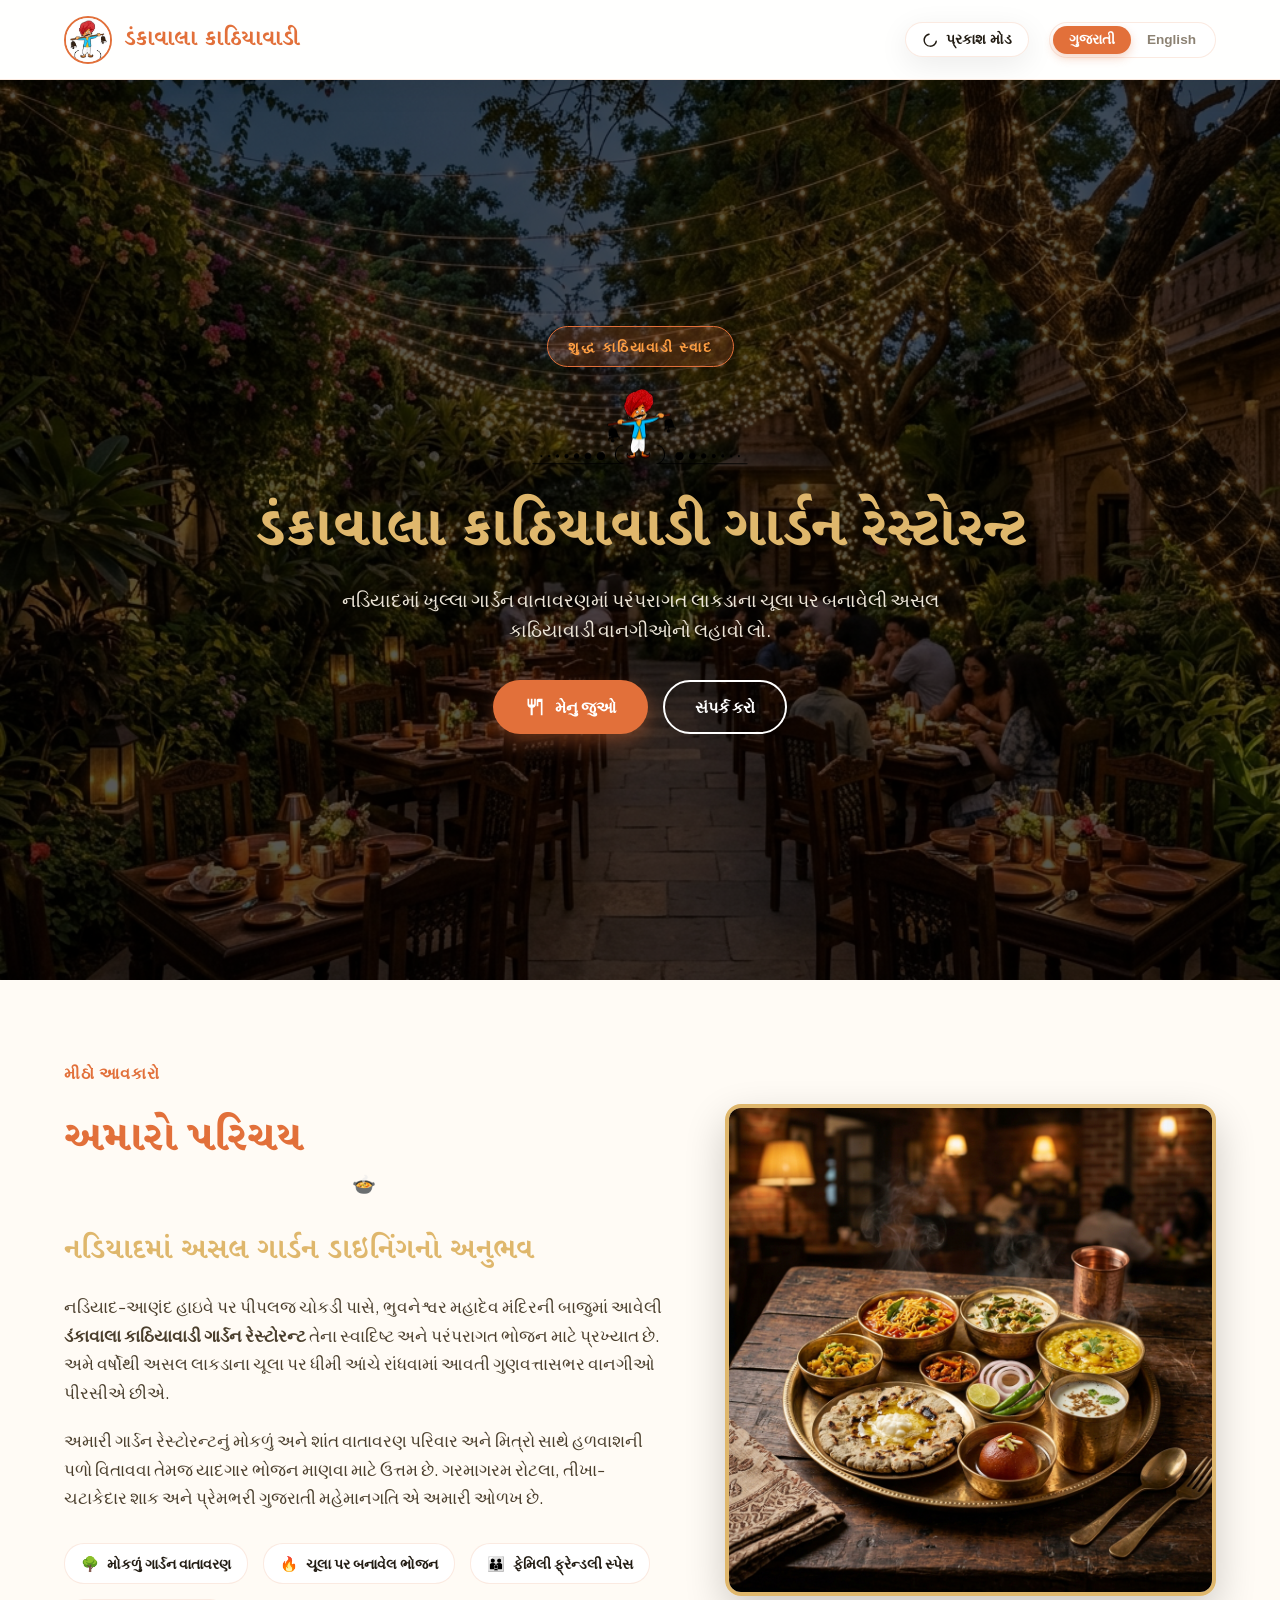
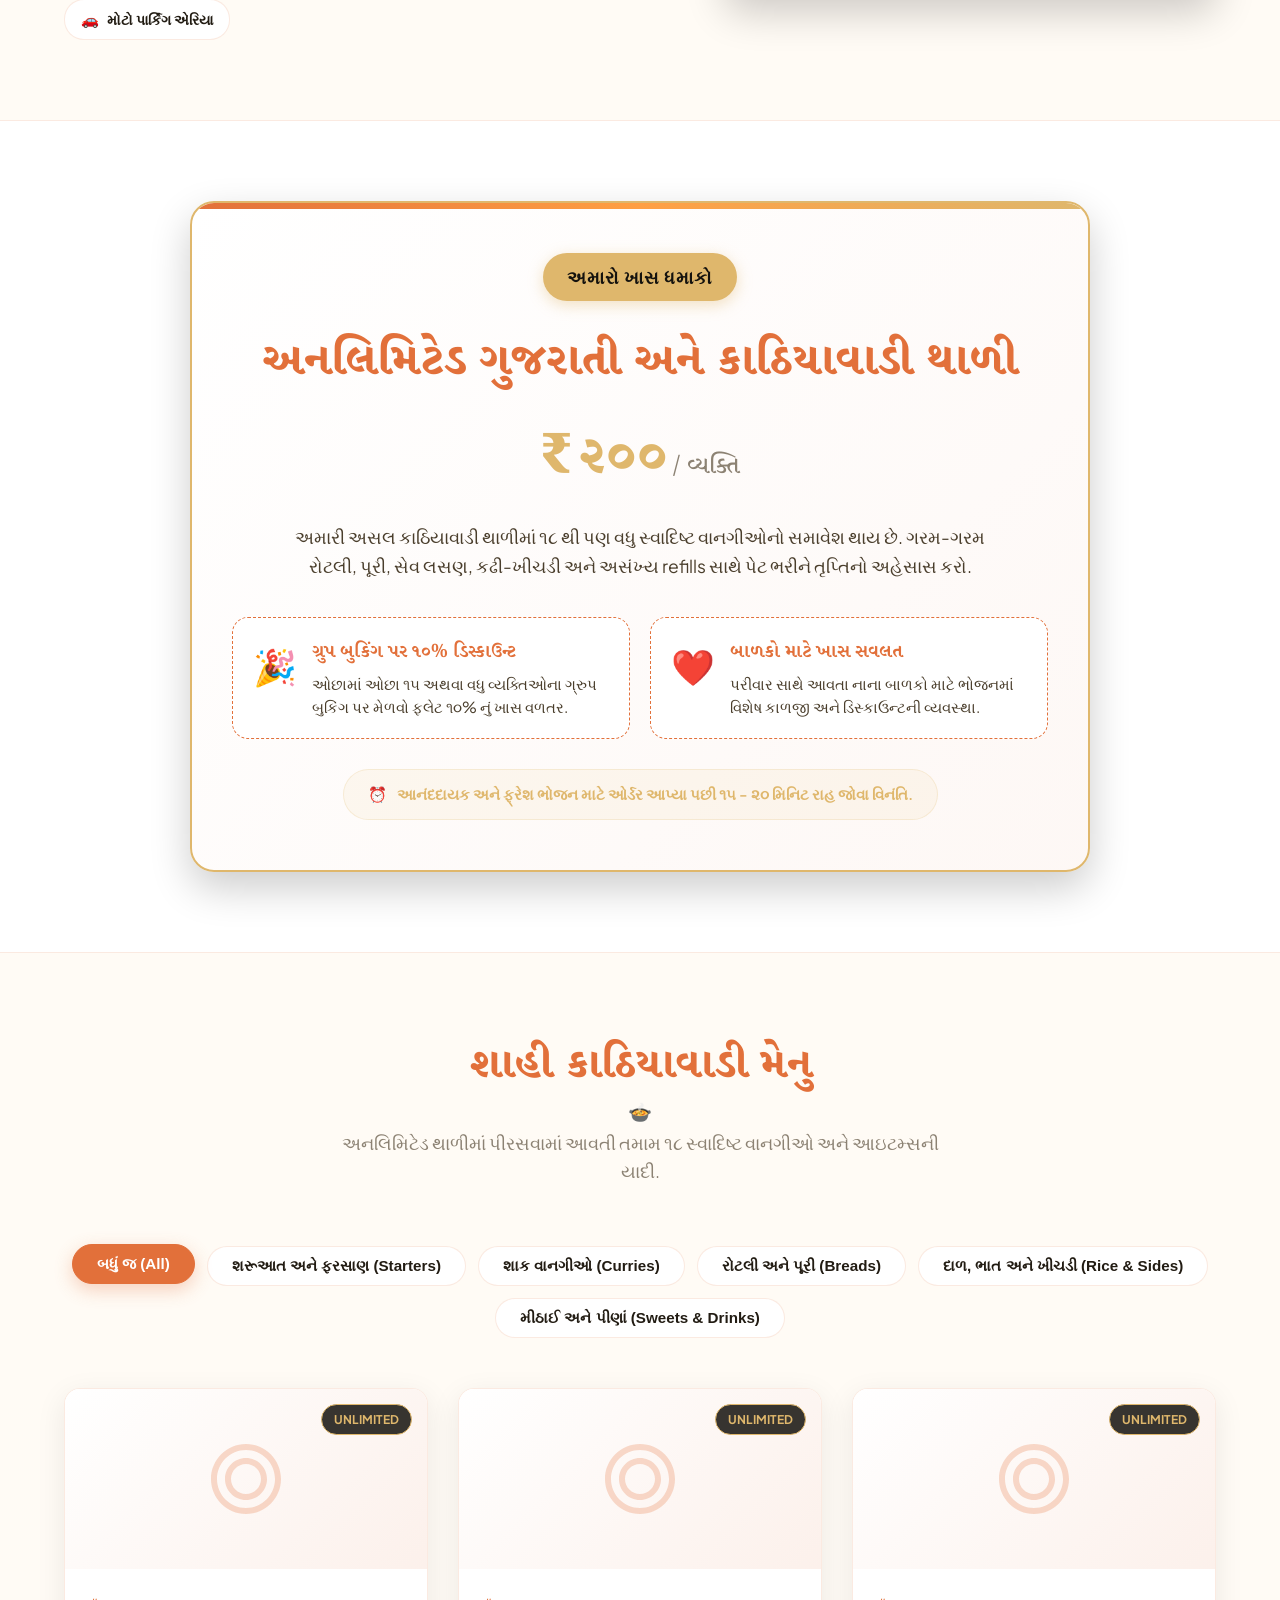
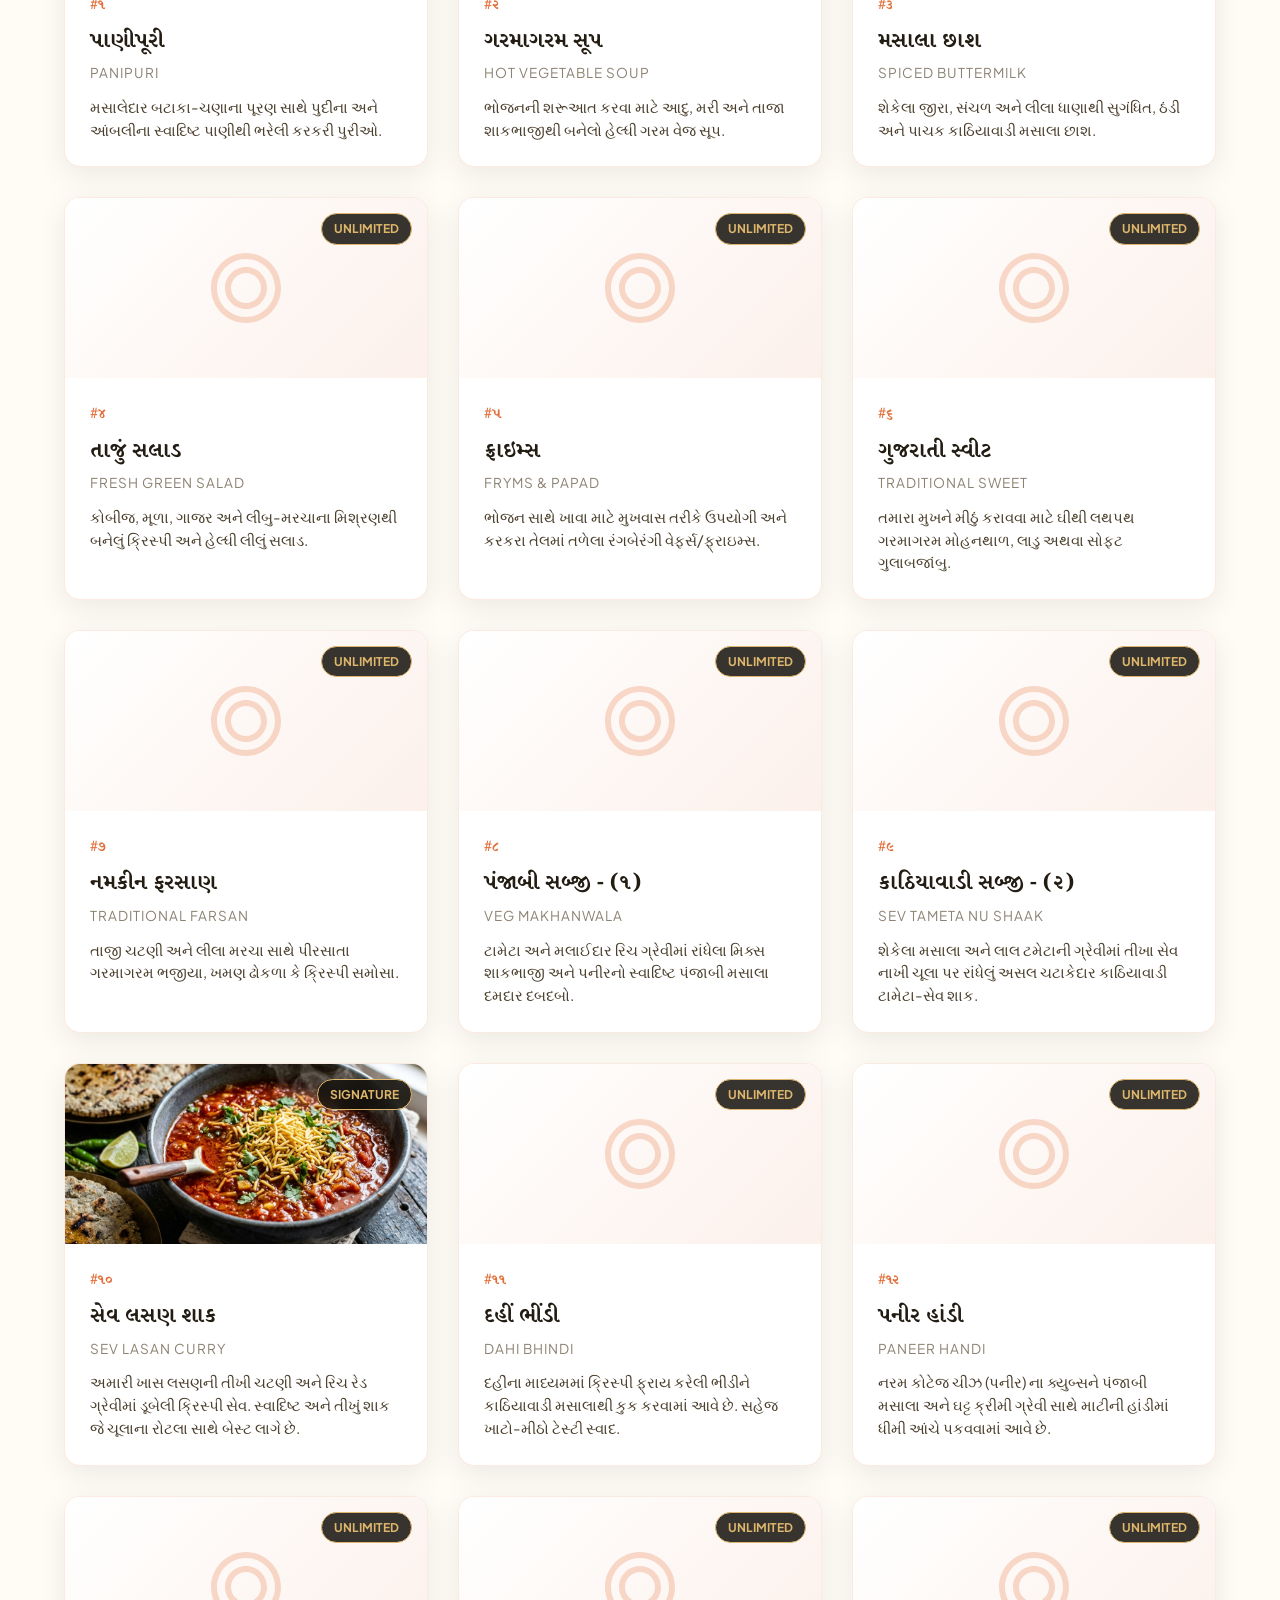
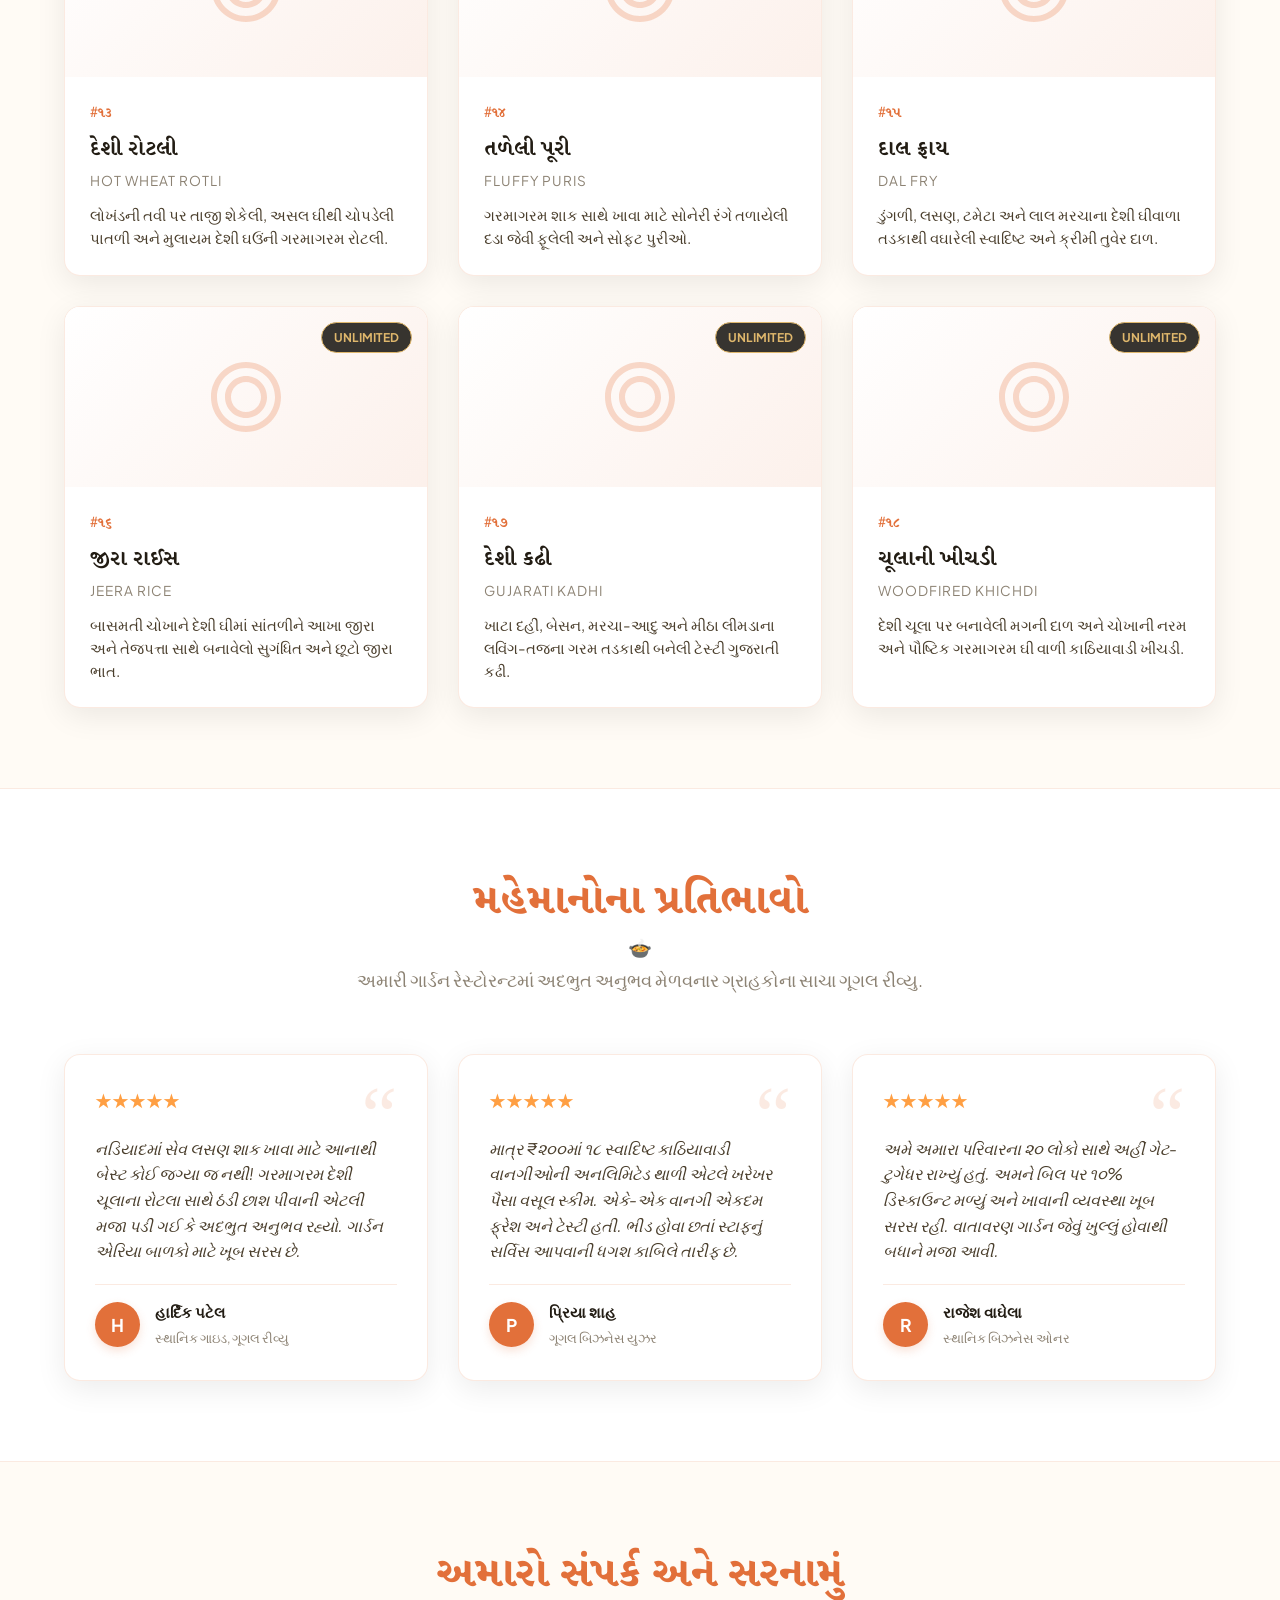
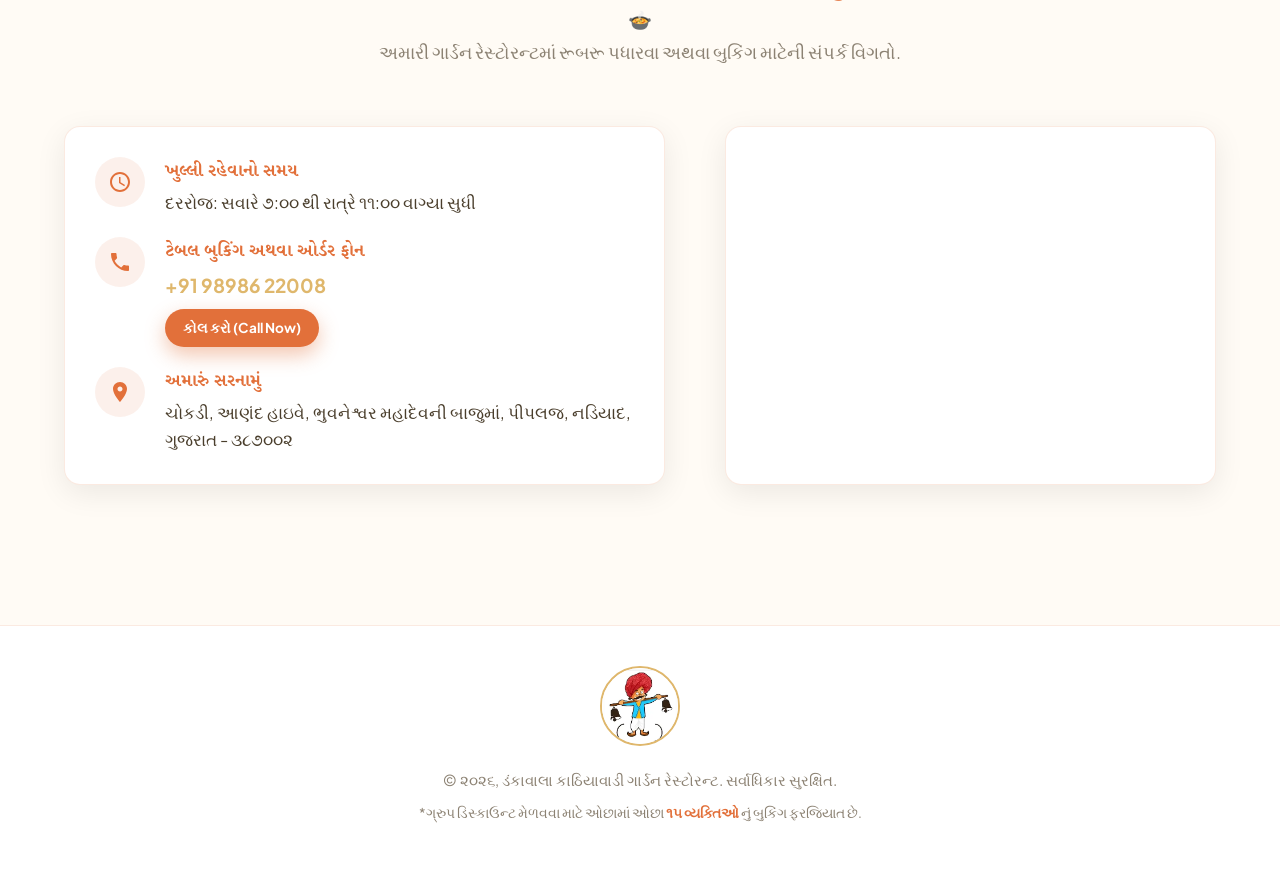
==== commit 555dd6d9: "format json data" ====
--- a/pages/index.html
+++ b/pages/index.html
@@ -31,7 +31,7 @@
     <link rel="shortcut icon" type="image/webp" href="icon.webp">
 
     <title>Dankawala - Kathiyawadi Garden Restaurant Menu & Info</title>
-    
+
     <!-- Twitter Card -->
     <meta name="twitter:card" content="summary_large_image">
     <meta name="twitter:title" content="Dankawala - Kathiyawadi Garden Restaurant Menu">
@@ -119,7 +119,7 @@
             --text-dark: #221c13;
             --text-light: #f5eedc;
             --text-muted: #8c8273;
-            
+
             /* Structural variables */
             --container-width: 1200px;
             --font-display: 'Playfair Display', serif;
@@ -320,16 +320,24 @@
         }
 
         @keyframes pulse {
-            0% { box-shadow: 0 0 0 0 rgba(226, 112, 58, 0.4); }
-            70% { box-shadow: 0 0 0 10px rgba(226, 112, 58, 0); }
-            100% { box-shadow: 0 0 0 0 rgba(226, 112, 58, 0); }
+            0% {
+                box-shadow: 0 0 0 0 rgba(226, 112, 58, 0.4);
+            }
+
+            70% {
+                box-shadow: 0 0 0 10px rgba(226, 112, 58, 0);
+            }
+
+            100% {
+                box-shadow: 0 0 0 0 rgba(226, 112, 58, 0);
+            }
         }
 
         .hero-logo-img {
             max-width: 220px;
             height: auto;
             margin-bottom: 10px;
-            filter: drop-shadow(0 10px 20px rgba(0,0,0,0.5));
+            filter: drop-shadow(0 10px 20px rgba(0, 0, 0, 0.5));
         }
 
         .hero-title {
@@ -345,7 +353,7 @@
             font-size: 1.2rem;
             color: #ece5d8;
             max-width: 650px;
-            text-shadow: 0 2px 5px rgba(0,0,0,0.6);
+            text-shadow: 0 2px 5px rgba(0, 0, 0, 0.6);
         }
 
         .hero-cta {
@@ -721,8 +729,13 @@
         }
 
         @keyframes rotateMandala {
-            from { transform: rotate(0deg); }
-            to { transform: rotate(360deg); }
+            from {
+                transform: rotate(0deg);
+            }
+
+            to {
+                transform: rotate(360deg);
+            }
         }
 
         .menu-card-badge {
@@ -1087,7 +1100,8 @@
                 max-width: 320px;
             }
 
-            .btn-primary, .btn-secondary {
+            .btn-primary,
+            .btn-secondary {
                 width: 100%;
                 justify-content: center;
             }
@@ -1117,8 +1131,15 @@
         }
 
         @keyframes fadeInCard {
-            from { opacity: 0; transform: translateY(15px); }
-            to { opacity: 1; transform: translateY(0); }
+            from {
+                opacity: 0;
+                transform: translateY(15px);
+            }
+
+            to {
+                opacity: 1;
+                transform: translateY(0);
+            }
         }
     </style>
 </head>
@@ -1133,11 +1154,15 @@
         <div class="nav-controls">
             <!-- Theme Toggle Button -->
             <button class="toggle-btn" id="theme-toggle" aria-label="Toggle Theme">
-                <svg id="theme-sun-icon" viewBox="0 0 24 24" style="display:none;"><path d="M12 7c-2.76 0-5 2.24-5 5s2.24 5 5 5 5-2.24 5-5-2.24-5-5-5zM2 13h2c.55 0 1-.45 1-1s-.45-1-1-1H2c-.55 0-1 .45-1 1s.45 1 1 1zm18 0h2c.55 0 1-.45 1-1s-.45-1-1-1h-2c-.55 0-1 .45-1 1s.45 1 1 1zM11 2v2c0 .55.45 1 1 1s1-.45 1-1V2c0-.55-.45-1-1-1s-1 .45-1 1zm0 18v2c0 .55.45 1 1 1s1-.45 1-1v-2c0-.55-.45-1-1-1s-1 .45-1 1zM5.99 4.58c-.39-.39-1.03-.39-1.41 0s-.39 1.03 0 1.41l1.06 1.06c.39.39 1.03.39 1.41 0s.39-1.03 0-1.41L5.99 4.58zm12.37 12.37c-.39-.39-1.03-.39-1.41 0s-.39 1.03 0 1.41l1.06 1.06c.39.39 1.03.39 1.41 0s.39-1.03 0-1.41l-1.06-1.06zm1.06-10.96c-.39-.39-1.03-.39-1.41 0l-1.06 1.06c-.39.39-.39 1.03 0 1.41s1.03.39 1.41 0l1.06-1.06c.39-.38.39-1.03 0-1.41zM7.05 18.01l-1.06 1.06c-.39.39-.39 1.03 0 1.41s1.03.39 1.41 0l1.06-1.06c.39-.39.39-1.03 0-1.41s-1.03-.39-1.41 0z"/></svg>
-                <svg id="theme-moon-icon" viewBox="0 0 24 24"><path d="M12.3 22h-.1c-5.5 0-10-4.5-10-10 0-4.8 3.5-8.9 8.2-9.8.6-.1 1.2.3 1.3.9.1.6-.3 1.2-.9 1.3-3.7.7-6.4 4-6.4 7.8 0 4.4 3.6 8 8 8 3.8 0 7.1-2.7 7.8-6.4.1-.6.7-1 1.3-.9.6.1 1 .7.9 1.3-.9 4.7-5 8.2-9.8 8.2z"/></svg>
+                <svg id="theme-sun-icon" viewBox="0 0 24 24" style="display:none;">
+                    <path d="M12 7c-2.76 0-5 2.24-5 5s2.24 5 5 5 5-2.24 5-5-2.24-5-5-5zM2 13h2c.55 0 1-.45 1-1s-.45-1-1-1H2c-.55 0-1 .45-1 1s.45 1 1 1zm18 0h2c.55 0 1-.45 1-1s-.45-1-1-1h-2c-.55 0-1 .45-1 1s.45 1 1 1zM11 2v2c0 .55.45 1 1 1s1-.45 1-1V2c0-.55-.45-1-1-1s-1 .45-1 1zm0 18v2c0 .55.45 1 1 1s1-.45 1-1v-2c0-.55-.45-1-1-1s-1 .45-1 1zM5.99 4.58c-.39-.39-1.03-.39-1.41 0s-.39 1.03 0 1.41l1.06 1.06c.39.39 1.03.39 1.41 0s.39-1.03 0-1.41L5.99 4.58zm12.37 12.37c-.39-.39-1.03-.39-1.41 0s-.39 1.03 0 1.41l1.06 1.06c.39.39 1.03.39 1.41 0s.39-1.03 0-1.41l-1.06-1.06zm1.06-10.96c-.39-.39-1.03-.39-1.41 0l-1.06 1.06c-.39.39-.39 1.03 0 1.41s1.03.39 1.41 0l1.06-1.06c.39-.38.39-1.03 0-1.41zM7.05 18.01l-1.06 1.06c-.39.39-.39 1.03 0 1.41s1.03.39 1.41 0l1.06-1.06c.39-.39.39-1.03 0-1.41s-1.03-.39-1.41 0z" />
+                </svg>
+                <svg id="theme-moon-icon" viewBox="0 0 24 24">
+                    <path d="M12.3 22h-.1c-5.5 0-10-4.5-10-10 0-4.8 3.5-8.9 8.2-9.8.6-.1 1.2.3 1.3.9.1.6-.3 1.2-.9 1.3-3.7.7-6.4 4-6.4 7.8 0 4.4 3.6 8 8 8 3.8 0 7.1-2.7 7.8-6.4.1-.6.7-1 1.3-.9.6.1 1 .7.9 1.3-.9 4.7-5 8.2-9.8 8.2z" />
+                </svg>
                 <span id="theme-toggle-text">શ્યામ મોડ</span>
             </button>
-            
+
             <!-- Language Toggle Switcher -->
             <div class="lang-switch-wrapper">
                 <button class="lang-option active" id="lang-gu" onclick="setLanguage('gu')">ગુજરાતી</button>
@@ -1155,7 +1180,9 @@
             <p class="hero-desc" id="hero-main-desc">નડિયાદમાં ખુલ્લા ગાર્ડન વાતાવરણમાં પરંપરાગત લાકડાના ચૂલા પર બનાવેલી અસલ કાઠિયાવાડી વાનગીઓનો લહાવો લો.</p>
             <div class="hero-cta">
                 <a href="#menu" class="btn-primary" id="hero-btn-menu">
-                    <svg viewBox="0 0 24 24" width="20" height="20" fill="currentColor"><path d="M11 9H9V2H7v7H5V2H3v7c0 2.12 1.66 3.84 3.75 3.97V22h2.5v-9.03C11.34 12.84 13 11.12 13 9V2h-2v7zm5-3h3v16h2V2h-5c-1.1 0-2 .9-2 2v7h2V6z"/></svg>
+                    <svg viewBox="0 0 24 24" width="20" height="20" fill="currentColor">
+                        <path d="M11 9H9V2H7v7H5V2H3v7c0 2.12 1.66 3.84 3.75 3.97V22h2.5v-9.03C11.34 12.84 13 11.12 13 9V2h-2v7zm5-3h3v16h2V2h-5c-1.1 0-2 .9-2 2v7h2V6z" />
+                    </svg>
                     મેનુ જુઓ
                 </a>
                 <a href="#contact" class="btn-secondary" id="hero-btn-contact">સંપર્ક કરો</a>
@@ -1195,7 +1222,7 @@
                     <span id="thali-currency">₹</span>૨૦૦<span class="small" id="thali-per-person">/ વ્યક્તિ</span>
                 </div>
                 <p class="thali-desc" id="thali-desc-text">અમારી અસલ કાઠિયાવાડી થાળીમાં ૧૮ થી પણ વધુ સ્વાદિષ્ટ વાનગીઓનો સમાવેશ થાય છે. ગરમ-ગરમ રોટલી, પૂરી, સેવ લસણ, કઢી-ખીચડી અને અસંખ્યrefills સાથે પેટ ભરીને તૃપ્તિનો અહેસાસ કરો.</p>
-                
+
                 <div class="thali-promo-grid">
                     <div class="promo-item">
                         <span class="promo-icon">🎉</span>
@@ -1240,12 +1267,14 @@
         <!-- Menu Cards Grid -->
         <div class="menu-grid" id="menu-cards-container">
             <!-- Dynamic items will be controlled/injected by JS but written statically here for SEO -->
-            
+
             <!-- Item 1: Panipuri -->
             <div class="menu-card fade-in-card" data-category="starters">
                 <div class="menu-card-img">
                     <div class="mandala-placeholder">
-                        <svg viewBox="0 0 100 100"><path fill="currentColor" d="M50 15c-19.3 0-35 15.7-35 35s15.7 35 35 35 35-15.7 35-35-15.7-35-35-35zm0 6c16 0 29 13 29 29s-13 29-29 29-29-13-29-29 13-29 29-29zm0 8c-11.6 0-21 9.4-21 21s9.4 21 21 21 21-9.4 21-21-9.4-21-21-21zm0 6c8.3 0 15 6.7 15 15s-6.7 15-15 15-15-6.7-15-15 6.7-15 15-15z"/></svg>
+                        <svg viewBox="0 0 100 100">
+                            <path fill="currentColor" d="M50 15c-19.3 0-35 15.7-35 35s15.7 35 35 35 35-15.7 35-35-15.7-35-35-35zm0 6c16 0 29 13 29 29s-13 29-29 29-29-13-29-29 13-29 29-29zm0 8c-11.6 0-21 9.4-21 21s9.4 21 21 21 21-9.4 21-21-9.4-21-21-21zm0 6c8.3 0 15 6.7 15 15s-6.7 15-15 15-15-6.7-15-15 6.7-15 15-15z" />
+                        </svg>
                     </div>
                     <span class="menu-card-badge" id="badge-item-1">Unlimited</span>
                 </div>
@@ -1261,7 +1290,9 @@
             <div class="menu-card fade-in-card" data-category="starters">
                 <div class="menu-card-img">
                     <div class="mandala-placeholder">
-                        <svg viewBox="0 0 100 100"><path fill="currentColor" d="M50 15c-19.3 0-35 15.7-35 35s15.7 35 35 35 35-15.7 35-35-15.7-35-35-35zm0 6c16 0 29 13 29 29s-13 29-29 29-29-13-29-29 13-29 29-29zm0 8c-11.6 0-21 9.4-21 21s9.4 21 21 21 21-9.4 21-21-9.4-21-21-21zm0 6c8.3 0 15 6.7 15 15s-6.7 15-15 15-15-6.7-15-15 6.7-15 15-15z"/></svg>
+                        <svg viewBox="0 0 100 100">
+                            <path fill="currentColor" d="M50 15c-19.3 0-35 15.7-35 35s15.7 35 35 35 35-15.7 35-35-15.7-35-35-35zm0 6c16 0 29 13 29 29s-13 29-29 29-29-13-29-29 13-29 29-29zm0 8c-11.6 0-21 9.4-21 21s9.4 21 21 21 21-9.4 21-21-9.4-21-21-21zm0 6c8.3 0 15 6.7 15 15s-6.7 15-15 15-15-6.7-15-15 6.7-15 15-15z" />
+                        </svg>
                     </div>
                     <span class="menu-card-badge" id="badge-item-2">Unlimited</span>
                 </div>
@@ -1277,7 +1308,9 @@
             <div class="menu-card fade-in-card" data-category="sweets-drinks">
                 <div class="menu-card-img">
                     <div class="mandala-placeholder">
-                        <svg viewBox="0 0 100 100"><path fill="currentColor" d="M50 15c-19.3 0-35 15.7-35 35s15.7 35 35 35 35-15.7 35-35-15.7-35-35-35zm0 6c16 0 29 13 29 29s-13 29-29 29-29-13-29-29 13-29 29-29zm0 8c-11.6 0-21 9.4-21 21s9.4 21 21 21 21-9.4 21-21-9.4-21-21-21zm0 6c8.3 0 15 6.7 15 15s-6.7 15-15 15-15-6.7-15-15 6.7-15 15-15z"/></svg>
+                        <svg viewBox="0 0 100 100">
+                            <path fill="currentColor" d="M50 15c-19.3 0-35 15.7-35 35s15.7 35 35 35 35-15.7 35-35-15.7-35-35-35zm0 6c16 0 29 13 29 29s-13 29-29 29-29-13-29-29 13-29 29-29zm0 8c-11.6 0-21 9.4-21 21s9.4 21 21 21 21-9.4 21-21-9.4-21-21-21zm0 6c8.3 0 15 6.7 15 15s-6.7 15-15 15-15-6.7-15-15 6.7-15 15-15z" />
+                        </svg>
                     </div>
                     <span class="menu-card-badge" id="badge-item-3">Unlimited</span>
                 </div>
@@ -1293,7 +1326,9 @@
             <div class="menu-card fade-in-card" data-category="starters">
                 <div class="menu-card-img">
                     <div class="mandala-placeholder">
-                        <svg viewBox="0 0 100 100"><path fill="currentColor" d="M50 15c-19.3 0-35 15.7-35 35s15.7 35 35 35 35-15.7 35-35-15.7-35-35-35zm0 6c16 0 29 13 29 29s-13 29-29 29-29-13-29-29 13-29 29-29zm0 8c-11.6 0-21 9.4-21 21s9.4 21 21 21 21-9.4 21-21-9.4-21-21-21zm0 6c8.3 0 15 6.7 15 15s-6.7 15-15 15-15-6.7-15-15 6.7-15 15-15z"/></svg>
+                        <svg viewBox="0 0 100 100">
+                            <path fill="currentColor" d="M50 15c-19.3 0-35 15.7-35 35s15.7 35 35 35 35-15.7 35-35-15.7-35-35-35zm0 6c16 0 29 13 29 29s-13 29-29 29-29-13-29-29 13-29 29-29zm0 8c-11.6 0-21 9.4-21 21s9.4 21 21 21 21-9.4 21-21-9.4-21-21-21zm0 6c8.3 0 15 6.7 15 15s-6.7 15-15 15-15-6.7-15-15 6.7-15 15-15z" />
+                        </svg>
                     </div>
                     <span class="menu-card-badge" id="badge-item-4">Unlimited</span>
                 </div>
@@ -1309,7 +1344,9 @@
             <div class="menu-card fade-in-card" data-category="starters">
                 <div class="menu-card-img">
                     <div class="mandala-placeholder">
-                        <svg viewBox="0 0 100 100"><path fill="currentColor" d="M50 15c-19.3 0-35 15.7-35 35s15.7 35 35 35 35-15.7 35-35-15.7-35-35-35zm0 6c16 0 29 13 29 29s-13 29-29 29-29-13-29-29 13-29 29-29zm0 8c-11.6 0-21 9.4-21 21s9.4 21 21 21 21-9.4 21-21-9.4-21-21-21zm0 6c8.3 0 15 6.7 15 15s-6.7 15-15 15-15-6.7-15-15 6.7-15 15-15z"/></svg>
+                        <svg viewBox="0 0 100 100">
+                            <path fill="currentColor" d="M50 15c-19.3 0-35 15.7-35 35s15.7 35 35 35 35-15.7 35-35-15.7-35-35-35zm0 6c16 0 29 13 29 29s-13 29-29 29-29-13-29-29 13-29 29-29zm0 8c-11.6 0-21 9.4-21 21s9.4 21 21 21 21-9.4 21-21-9.4-21-21-21zm0 6c8.3 0 15 6.7 15 15s-6.7 15-15 15-15-6.7-15-15 6.7-15 15-15z" />
+                        </svg>
                     </div>
                     <span class="menu-card-badge" id="badge-item-5">Unlimited</span>
                 </div>
@@ -1325,7 +1362,9 @@
             <div class="menu-card fade-in-card" data-category="sweets-drinks">
                 <div class="menu-card-img">
                     <div class="mandala-placeholder">
-                        <svg viewBox="0 0 100 100"><path fill="currentColor" d="M50 15c-19.3 0-35 15.7-35 35s15.7 35 35 35 35-15.7 35-35-15.7-35-35-35zm0 6c16 0 29 13 29 29s-13 29-29 29-29-13-29-29 13-29 29-29zm0 8c-11.6 0-21 9.4-21 21s9.4 21 21 21 21-9.4 21-21-9.4-21-21-21zm0 6c8.3 0 15 6.7 15 15s-6.7 15-15 15-15-6.7-15-15 6.7-15 15-15z"/></svg>
+                        <svg viewBox="0 0 100 100">
+                            <path fill="currentColor" d="M50 15c-19.3 0-35 15.7-35 35s15.7 35 35 35 35-15.7 35-35-15.7-35-35-35zm0 6c16 0 29 13 29 29s-13 29-29 29-29-13-29-29 13-29 29-29zm0 8c-11.6 0-21 9.4-21 21s9.4 21 21 21 21-9.4 21-21-9.4-21-21-21zm0 6c8.3 0 15 6.7 15 15s-6.7 15-15 15-15-6.7-15-15 6.7-15 15-15z" />
+                        </svg>
                     </div>
                     <span class="menu-card-badge" id="badge-item-6">Unlimited</span>
                 </div>
@@ -1341,7 +1380,9 @@
             <div class="menu-card fade-in-card" data-category="starters">
                 <div class="menu-card-img">
                     <div class="mandala-placeholder">
-                        <svg viewBox="0 0 100 100"><path fill="currentColor" d="M50 15c-19.3 0-35 15.7-35 35s15.7 35 35 35 35-15.7 35-35-15.7-35-35-35zm0 6c16 0 29 13 29 29s-13 29-29 29-29-13-29-29 13-29 29-29zm0 8c-11.6 0-21 9.4-21 21s9.4 21 21 21 21-9.4 21-21-9.4-21-21-21zm0 6c8.3 0 15 6.7 15 15s-6.7 15-15 15-15-6.7-15-15 6.7-15 15-15z"/></svg>
+                        <svg viewBox="0 0 100 100">
+                            <path fill="currentColor" d="M50 15c-19.3 0-35 15.7-35 35s15.7 35 35 35 35-15.7 35-35-15.7-35-35-35zm0 6c16 0 29 13 29 29s-13 29-29 29-29-13-29-29 13-29 29-29zm0 8c-11.6 0-21 9.4-21 21s9.4 21 21 21 21-9.4 21-21-9.4-21-21-21zm0 6c8.3 0 15 6.7 15 15s-6.7 15-15 15-15-6.7-15-15 6.7-15 15-15z" />
+                        </svg>
                     </div>
                     <span class="menu-card-badge" id="badge-item-7">Unlimited</span>
                 </div>
@@ -1357,7 +1398,9 @@
             <div class="menu-card fade-in-card" data-category="curries">
                 <div class="menu-card-img">
                     <div class="mandala-placeholder">
-                        <svg viewBox="0 0 100 100"><path fill="currentColor" d="M50 15c-19.3 0-35 15.7-35 35s15.7 35 35 35 35-15.7 35-35-15.7-35-35-35zm0 6c16 0 29 13 29 29s-13 29-29 29-29-13-29-29 13-29 29-29zm0 8c-11.6 0-21 9.4-21 21s9.4 21 21 21 21-9.4 21-21-9.4-21-21-21zm0 6c8.3 0 15 6.7 15 15s-6.7 15-15 15-15-6.7-15-15 6.7-15 15-15z"/></svg>
+                        <svg viewBox="0 0 100 100">
+                            <path fill="currentColor" d="M50 15c-19.3 0-35 15.7-35 35s15.7 35 35 35 35-15.7 35-35-15.7-35-35-35zm0 6c16 0 29 13 29 29s-13 29-29 29-29-13-29-29 13-29 29-29zm0 8c-11.6 0-21 9.4-21 21s9.4 21 21 21 21-9.4 21-21-9.4-21-21-21zm0 6c8.3 0 15 6.7 15 15s-6.7 15-15 15-15-6.7-15-15 6.7-15 15-15z" />
+                        </svg>
                     </div>
                     <span class="menu-card-badge" id="badge-item-8">Unlimited</span>
                 </div>
@@ -1373,7 +1416,9 @@
             <div class="menu-card fade-in-card" data-category="curries">
                 <div class="menu-card-img">
                     <div class="mandala-placeholder">
-                        <svg viewBox="0 0 100 100"><path fill="currentColor" d="M50 15c-19.3 0-35 15.7-35 35s15.7 35 35 35 35-15.7 35-35-15.7-35-35-35zm0 6c16 0 29 13 29 29s-13 29-29 29-29-13-29-29 13-29 29-29zm0 8c-11.6 0-21 9.4-21 21s9.4 21 21 21 21-9.4 21-21-9.4-21-21-21zm0 6c8.3 0 15 6.7 15 15s-6.7 15-15 15-15-6.7-15-15 6.7-15 15-15z"/></svg>
+                        <svg viewBox="0 0 100 100">
+                            <path fill="currentColor" d="M50 15c-19.3 0-35 15.7-35 35s15.7 35 35 35 35-15.7 35-35-15.7-35-35-35zm0 6c16 0 29 13 29 29s-13 29-29 29-29-13-29-29 13-29 29-29zm0 8c-11.6 0-21 9.4-21 21s9.4 21 21 21 21-9.4 21-21-9.4-21-21-21zm0 6c8.3 0 15 6.7 15 15s-6.7 15-15 15-15-6.7-15-15 6.7-15 15-15z" />
+                        </svg>
                     </div>
                     <span class="menu-card-badge" id="badge-item-9">Unlimited</span>
                 </div>
@@ -1403,7 +1448,9 @@
             <div class="menu-card fade-in-card" data-category="curries">
                 <div class="menu-card-img">
                     <div class="mandala-placeholder">
-                        <svg viewBox="0 0 100 100"><path fill="currentColor" d="M50 15c-19.3 0-35 15.7-35 35s15.7 35 35 35 35-15.7 35-35-15.7-35-35-35zm0 6c16 0 29 13 29 29s-13 29-29 29-29-13-29-29 13-29 29-29zm0 8c-11.6 0-21 9.4-21 21s9.4 21 21 21 21-9.4 21-21-9.4-21-21-21zm0 6c8.3 0 15 6.7 15 15s-6.7 15-15 15-15-6.7-15-15 6.7-15 15-15z"/></svg>
+                        <svg viewBox="0 0 100 100">
+                            <path fill="currentColor" d="M50 15c-19.3 0-35 15.7-35 35s15.7 35 35 35 35-15.7 35-35-15.7-35-35-35zm0 6c16 0 29 13 29 29s-13 29-29 29-29-13-29-29 13-29 29-29zm0 8c-11.6 0-21 9.4-21 21s9.4 21 21 21 21-9.4 21-21-9.4-21-21-21zm0 6c8.3 0 15 6.7 15 15s-6.7 15-15 15-15-6.7-15-15 6.7-15 15-15z" />
+                        </svg>
                     </div>
                     <span class="menu-card-badge" id="badge-item-11">Unlimited</span>
                 </div>
@@ -1419,7 +1466,9 @@
             <div class="menu-card fade-in-card" data-category="curries">
                 <div class="menu-card-img">
                     <div class="mandala-placeholder">
-                        <svg viewBox="0 0 100 100"><path fill="currentColor" d="M50 15c-19.3 0-35 15.7-35 35s15.7 35 35 35 35-15.7 35-35-15.7-35-35-35zm0 6c16 0 29 13 29 29s-13 29-29 29-29-13-29-29 13-29 29-29zm0 8c-11.6 0-21 9.4-21 21s9.4 21 21 21 21-9.4 21-21-9.4-21-21-21zm0 6c8.3 0 15 6.7 15 15s-6.7 15-15 15-15-6.7-15-15 6.7-15 15-15z"/></svg>
+                        <svg viewBox="0 0 100 100">
+                            <path fill="currentColor" d="M50 15c-19.3 0-35 15.7-35 35s15.7 35 35 35 35-15.7 35-35-15.7-35-35-35zm0 6c16 0 29 13 29 29s-13 29-29 29-29-13-29-29 13-29 29-29zm0 8c-11.6 0-21 9.4-21 21s9.4 21 21 21 21-9.4 21-21-9.4-21-21-21zm0 6c8.3 0 15 6.7 15 15s-6.7 15-15 15-15-6.7-15-15 6.7-15 15-15z" />
+                        </svg>
                     </div>
                     <span class="menu-card-badge" id="badge-item-12">Unlimited</span>
                 </div>
@@ -1435,7 +1484,9 @@
             <div class="menu-card fade-in-card" data-category="breads">
                 <div class="menu-card-img">
                     <div class="mandala-placeholder">
-                        <svg viewBox="0 0 100 100"><path fill="currentColor" d="M50 15c-19.3 0-35 15.7-35 35s15.7 35 35 35 35-15.7 35-35-15.7-35-35-35zm0 6c16 0 29 13 29 29s-13 29-29 29-29-13-29-29 13-29 29-29zm0 8c-11.6 0-21 9.4-21 21s9.4 21 21 21 21-9.4 21-21-9.4-21-21-21zm0 6c8.3 0 15 6.7 15 15s-6.7 15-15 15-15-6.7-15-15 6.7-15 15-15z"/></svg>
+                        <svg viewBox="0 0 100 100">
+                            <path fill="currentColor" d="M50 15c-19.3 0-35 15.7-35 35s15.7 35 35 35 35-15.7 35-35-15.7-35-35-35zm0 6c16 0 29 13 29 29s-13 29-29 29-29-13-29-29 13-29 29-29zm0 8c-11.6 0-21 9.4-21 21s9.4 21 21 21 21-9.4 21-21-9.4-21-21-21zm0 6c8.3 0 15 6.7 15 15s-6.7 15-15 15-15-6.7-15-15 6.7-15 15-15z" />
+                        </svg>
                     </div>
                     <span class="menu-card-badge" id="badge-item-13">Unlimited</span>
                 </div>
@@ -1451,7 +1502,9 @@
             <div class="menu-card fade-in-card" data-category="breads">
                 <div class="menu-card-img">
                     <div class="mandala-placeholder">
-                        <svg viewBox="0 0 100 100"><path fill="currentColor" d="M50 15c-19.3 0-35 15.7-35 35s15.7 35 35 35 35-15.7 35-35-15.7-35-35-35zm0 6c16 0 29 13 29 29s-13 29-29 29-29-13-29-29 13-29 29-29zm0 8c-11.6 0-21 9.4-21 21s9.4 21 21 21 21-9.4 21-21-9.4-21-21-21zm0 6c8.3 0 15 6.7 15 15s-6.7 15-15 15-15-6.7-15-15 6.7-15 15-15z"/></svg>
+                        <svg viewBox="0 0 100 100">
+                            <path fill="currentColor" d="M50 15c-19.3 0-35 15.7-35 35s15.7 35 35 35 35-15.7 35-35-15.7-35-35-35zm0 6c16 0 29 13 29 29s-13 29-29 29-29-13-29-29 13-29 29-29zm0 8c-11.6 0-21 9.4-21 21s9.4 21 21 21 21-9.4 21-21-9.4-21-21-21zm0 6c8.3 0 15 6.7 15 15s-6.7 15-15 15-15-6.7-15-15 6.7-15 15-15z" />
+                        </svg>
                     </div>
                     <span class="menu-card-badge" id="badge-item-14">Unlimited</span>
                 </div>
@@ -1467,7 +1520,9 @@
             <div class="menu-card fade-in-card" data-category="sides">
                 <div class="menu-card-img">
                     <div class="mandala-placeholder">
-                        <svg viewBox="0 0 100 100"><path fill="currentColor" d="M50 15c-19.3 0-35 15.7-35 35s15.7 35 35 35 35-15.7 35-35-15.7-35-35-35zm0 6c16 0 29 13 29 29s-13 29-29 29-29-13-29-29 13-29 29-29zm0 8c-11.6 0-21 9.4-21 21s9.4 21 21 21 21-9.4 21-21-9.4-21-21-21zm0 6c8.3 0 15 6.7 15 15s-6.7 15-15 15-15-6.7-15-15 6.7-15 15-15z"/></svg>
+                        <svg viewBox="0 0 100 100">
+                            <path fill="currentColor" d="M50 15c-19.3 0-35 15.7-35 35s15.7 35 35 35 35-15.7 35-35-15.7-35-35-35zm0 6c16 0 29 13 29 29s-13 29-29 29-29-13-29-29 13-29 29-29zm0 8c-11.6 0-21 9.4-21 21s9.4 21 21 21 21-9.4 21-21-9.4-21-21-21zm0 6c8.3 0 15 6.7 15 15s-6.7 15-15 15-15-6.7-15-15 6.7-15 15-15z" />
+                        </svg>
                     </div>
                     <span class="menu-card-badge" id="badge-item-15">Unlimited</span>
                 </div>
@@ -1483,7 +1538,9 @@
             <div class="menu-card fade-in-card" data-category="sides">
                 <div class="menu-card-img">
                     <div class="mandala-placeholder">
-                        <svg viewBox="0 0 100 100"><path fill="currentColor" d="M50 15c-19.3 0-35 15.7-35 35s15.7 35 35 35 35-15.7 35-35-15.7-35-35-35zm0 6c16 0 29 13 29 29s-13 29-29 29-29-13-29-29 13-29 29-29zm0 8c-11.6 0-21 9.4-21 21s9.4 21 21 21 21-9.4 21-21-9.4-21-21-21zm0 6c8.3 0 15 6.7 15 15s-6.7 15-15 15-15-6.7-15-15 6.7-15 15-15z"/></svg>
+                        <svg viewBox="0 0 100 100">
+                            <path fill="currentColor" d="M50 15c-19.3 0-35 15.7-35 35s15.7 35 35 35 35-15.7 35-35-15.7-35-35-35zm0 6c16 0 29 13 29 29s-13 29-29 29-29-13-29-29 13-29 29-29zm0 8c-11.6 0-21 9.4-21 21s9.4 21 21 21 21-9.4 21-21-9.4-21-21-21zm0 6c8.3 0 15 6.7 15 15s-6.7 15-15 15-15-6.7-15-15 6.7-15 15-15z" />
+                        </svg>
                     </div>
                     <span class="menu-card-badge" id="badge-item-16">Unlimited</span>
                 </div>
@@ -1499,7 +1556,9 @@
             <div class="menu-card fade-in-card" data-category="sides">
                 <div class="menu-card-img">
                     <div class="mandala-placeholder">
-                        <svg viewBox="0 0 100 100"><path fill="currentColor" d="M50 15c-19.3 0-35 15.7-35 35s15.7 35 35 35 35-15.7 35-35-15.7-35-35-35zm0 6c16 0 29 13 29 29s-13 29-29 29-29-13-29-29 13-29 29-29zm0 8c-11.6 0-21 9.4-21 21s9.4 21 21 21 21-9.4 21-21-9.4-21-21-21zm0 6c8.3 0 15 6.7 15 15s-6.7 15-15 15-15-6.7-15-15 6.7-15 15-15z"/></svg>
+                        <svg viewBox="0 0 100 100">
+                            <path fill="currentColor" d="M50 15c-19.3 0-35 15.7-35 35s15.7 35 35 35 35-15.7 35-35-15.7-35-35-35zm0 6c16 0 29 13 29 29s-13 29-29 29-29-13-29-29 13-29 29-29zm0 8c-11.6 0-21 9.4-21 21s9.4 21 21 21 21-9.4 21-21-9.4-21-21-21zm0 6c8.3 0 15 6.7 15 15s-6.7 15-15 15-15-6.7-15-15 6.7-15 15-15z" />
+                        </svg>
                     </div>
                     <span class="menu-card-badge" id="badge-item-17">Unlimited</span>
                 </div>
@@ -1515,7 +1574,9 @@
             <div class="menu-card fade-in-card" data-category="sides">
                 <div class="menu-card-img">
                     <div class="mandala-placeholder">
-                        <svg viewBox="0 0 100 100"><path fill="currentColor" d="M50 15c-19.3 0-35 15.7-35 35s15.7 35 35 35 35-15.7 35-35-15.7-35-35-35zm0 6c16 0 29 13 29 29s-13 29-29 29-29-13-29-29 13-29 29-29zm0 8c-11.6 0-21 9.4-21 21s9.4 21 21 21 21-9.4 21-21-9.4-21-21-21zm0 6c8.3 0 15 6.7 15 15s-6.7 15-15 15-15-6.7-15-15 6.7-15 15-15z"/></svg>
+                        <svg viewBox="0 0 100 100">
+                            <path fill="currentColor" d="M50 15c-19.3 0-35 15.7-35 35s15.7 35 35 35 35-15.7 35-35-15.7-35-35-35zm0 6c16 0 29 13 29 29s-13 29-29 29-29-13-29-29 13-29 29-29zm0 8c-11.6 0-21 9.4-21 21s9.4 21 21 21 21-9.4 21-21-9.4-21-21-21zm0 6c8.3 0 15 6.7 15 15s-6.7 15-15 15-15-6.7-15-15 6.7-15 15-15z" />
+                        </svg>
                     </div>
                     <span class="menu-card-badge" id="badge-item-18">Unlimited</span>
                 </div>
@@ -1595,7 +1656,9 @@
                     <!-- Timing info -->
                     <div class="info-row">
                         <div class="info-icon">
-                            <svg viewBox="0 0 24 24"><path d="M11.99 2C6.47 2 2 6.48 2 12s4.47 10 9.99 10C17.52 22 22 17.52 22 12S17.52 2 11.99 2zM12 20c-4.42 0-8-3.58-8-8s3.58-8 8-8 8 3.58 8 8-3.58 8-8 8zm.5-13H11v6l5.25 3.15.75-1.23-4.5-2.67z"/></svg>
+                            <svg viewBox="0 0 24 24">
+                                <path d="M11.99 2C6.47 2 2 6.48 2 12s4.47 10 9.99 10C17.52 22 22 17.52 22 12S17.52 2 11.99 2zM12 20c-4.42 0-8-3.58-8-8s3.58-8 8-8 8 3.58 8 8-3.58 8-8 8zm.5-13H11v6l5.25 3.15.75-1.23-4.5-2.67z" />
+                            </svg>
                         </div>
                         <div class="info-content">
                             <h4 id="info-time-title">ખુલ્લી રહેવાનો સમય</h4>
@@ -1606,7 +1669,9 @@
                     <!-- Call info -->
                     <div class="info-row">
                         <div class="info-icon">
-                            <svg viewBox="0 0 24 24"><path d="M6.62 10.79c1.44 2.83 3.76 5.14 6.59 6.59l2.2-2.2c.27-.27.67-.36 1.02-.24 1.12.37 2.33.57 3.57.57.55 0 1 .45 1 1V20c0 .55-.45 1-1 1-9.39 0-17-7.61-17-17 0-.55.45-1 1-1h3.5c.55 0 1 .45 1 1 0 1.25.2 2.45.57 3.57.11.35.03.74-.25 1.02l-2.2 2.2z"/></svg>
+                            <svg viewBox="0 0 24 24">
+                                <path d="M6.62 10.79c1.44 2.83 3.76 5.14 6.59 6.59l2.2-2.2c.27-.27.67-.36 1.02-.24 1.12.37 2.33.57 3.57.57.55 0 1 .45 1 1V20c0 .55-.45 1-1 1-9.39 0-17-7.61-17-17 0-.55.45-1 1-1h3.5c.55 0 1 .45 1 1 0 1.25.2 2.45.57 3.57.11.35.03.74-.25 1.02l-2.2 2.2z" />
+                            </svg>
                         </div>
                         <div class="info-content">
                             <h4 id="info-call-title">ટેબલ બુકિંગ અથવા ઓર્ડર ફોન</h4>
@@ -1618,7 +1683,9 @@
                     <!-- Address info -->
                     <div class="info-row">
                         <div class="info-icon">
-                            <svg viewBox="0 0 24 24"><path d="M12 2C8.13 2 5 5.13 5 9c0 5.25 7 13 7 13s7-7.75 7-13c0-3.87-3.13-7-7-7zm0 9.5c-1.38 0-2.5-1.12-2.5-2.5s1.12-2.5 2.5-2.5 2.5 1.12 2.5 2.5-1.12 2.5-2.5 2.5z"/></svg>
+                            <svg viewBox="0 0 24 24">
+                                <path d="M12 2C8.13 2 5 5.13 5 9c0 5.25 7 13 7 13s7-7.75 7-13c0-3.87-3.13-7-7-7zm0 9.5c-1.38 0-2.5-1.12-2.5-2.5s1.12-2.5 2.5-2.5 2.5 1.12 2.5 2.5-1.12 2.5-2.5 2.5z" />
+                            </svg>
                         </div>
                         <div class="info-content">
                             <h4 id="info-addr-title">અમારું સરનામું</h4>
@@ -1646,215 +1713,245 @@
 
     <!-- Back to top button element -->
     <button class="back-to-top" id="back-to-top" aria-label="Scroll to top" onclick="window.scrollTo(0, 0)">
-        <svg viewBox="0 0 24 24"><path d="M7.41 15.41L12 10.83l4.59 4.58L18 14l-6-6-6 6z"/></svg>
+        <svg viewBox="0 0 24 24">
+            <path d="M7.41 15.41L12 10.83l4.59 4.58L18 14l-6-6-6 6z" />
+        </svg>
     </button>
 
     <!-- Vanilla Javascript Logic for bilingual toggles, theme switching and filtration -->
     <script>
         // Language content map for translating website between English & Gujarati dynamically
         const langData = {
-            'gu': {
-                'title': 'ડંકાવાલા - કાઠિયાવાડી ગાર્ડન રેસ્ટોરન્ટ મેનુ',
-                'nav-text': 'ડંકાવાલા કાઠિયાવાડી',
-                'theme-dark': 'શ્યામ મોડ',
-                'theme-light': 'પ્રકાશ મોડ',
-                'hero-badge': 'શુદ્ધ કાઠિયાવાડી સ્વાદ',
-                'hero-title': 'ડંકાવાલા કાઠિયાવાડી ગાર્ડન રેસ્ટોરન્ટ',
-                'hero-desc': 'નડિયાદમાં ખુલ્લા ગાર્ડન વાતાવરણમાં પરંપરાગત લાકડાના ચૂલા પર બનાવેલી અસલ કાઠિયાવાડી વાનગીઓનો લહાવો લો.',
-                'hero-menu': 'เมનુ જુઓ',
-                'hero-contact': 'સંપર્ક કરો',
-                
-                'story-sub': 'મીઠો આવકારો',
-                'story-title': 'અમારો પરિચય',
-                'story-subtitle': 'નડિયાદમાં અસલ ગાર્ડન ડાઇનિંગનો અનુભવ',
-                'story-p1': 'નડિયાદ-આણંદ હાઇવે પર પીપલજ ચોકડી પાસે, ભુવનેશ્વર મહાદેવ મંદિરની બાજુમાં આવેલી <strong>ડંકાવાલા કાઠિયાવાડી ગાર્ડન રેસ્ટોરન્ટ</strong> તેના સ્વાદિષ્ટ અને પરંપરાગત ભોજન માટે પ્રખ્યાત છે. અમે વર્ષોથી અસલ લાકડાના ચૂલા પર ધીમી આંચે રાંધવામાં આવતી ગુણવત્તાસભર વાનગીઓ પીરસીએ છીએ.',
-                'story-p2': 'અમારી ગાર્ડન રેસ્ટોરન્ટનું મોકળું અને શાંત વાતાવરણ પરિવાર અને મિત્રો સાથે હળવાશની પળો વિતાવવા તેમજ યાદગાર ભોજન માણવા માટે ઉત્તમ છે. ગરમાગરમ રોટલા, તીખા-ચટાકેદાર શાક અને પ્રેમભરી ગુજરાતી મહેમાનગતિ એ અમારી ઓળખ છે.',
-                
-                'feat1': 'મોકળું ગાર્ડન વાતાવરણ',
-                'feat2': 'ચૂલા પર બનાવેલ ભોજન',
-                'feat3': 'ફેમિલી ફ્રેન્ડલી સ્પેસ',
-                'feat4': 'મોટો પાર્કિંગ એરિયા',
-                
-                'thali-badge': 'અમારો ખાસ ધમાકો',
-                'thali-title': 'અનલિમિટેડ ગુજરાતી અને કાઠિયાવાડી થાળી',
-                'thali-currency': '₹',
-                'thali-per-person': '/ વ્યક્તિ',
-                'thali-desc': 'અમારી અસલ કાઠિયાવાડી થાળીમાં ૧૮ થી પણ વધુ સ્વાદિષ્ટ વાનગીઓનો સમાવેશ થાય છે. ગરમ-ગરમ રોટલી, પૂરી, સેવ લસણ, કઢી-ખીચડી અને અસંખ્ય refills સાથે પેટ ભરીને તૃપ્તિનો અહેસાસ કરો.',
-                'promo1-title': 'ગ્રુપ બુકિંગ પર ૧૦% ડિસ્કાઉન્ટ',
-                'promo1-desc': 'ઓછામાં ઓછા ૧૫ અથવા વધુ વ્યક્તિઓના ગ્રુપ બુકિંગ પર મેળવો ફ્લેટ ૧૦% નું ખાસ વળતર.',
-                'promo2-title': 'બાળકો માટે ખાસ સવલત',
-                'promo2-desc': 'પરીવાર સાથે આવતા નાના બાળકો માટે ભોજનમાં વિશેષ કાળજી અને ડિસ્કાઉન્ટની વ્યવસ્થા.',
-                'thali-wait': 'આનંદદાયક અને ફ્રેશ ભોજન માટે ઓર્ડર આપ્યા પછી ૧૫ - ૨૦ મિનિટ રાહ જોવા વિનંતિ.',
-                
-                'menu-title': 'શાહી કાઠિયાવાડી મેનુ',
-                'menu-desc': 'અનલિમિટેડ થાળીમાં પીરસવામાં આવતી તમામ ૧૮ સ્વાદિષ્ટ વાનગીઓ અને આઇટમ્સની યાદી.',
-                
-                'filter-all': 'બધું જ (All)',
-                'filter-starters': 'શરૂઆત અને ફરસાણ (Starters)',
-                'filter-curries': 'શાક વાનગીઓ (Curries)',
-                'filter-breads': 'રોટલી અને પૂરી (Breads)',
-                'filter-sides': 'દાળ, ભાત અને ખીચડી (Rice & Sides)',
-                'filter-drinks': 'મીઠાઈ અને પીણાં (Sweets & Drinks)',
-                
-                'testi-title': 'મહેમાનોના પ્રતિભાવો',
-                'testi-desc': 'અમારી ગાર્ડન રેસ્ટોરન્ટમાં અદભુત અનુભવ મેળવનાર ગ્રાહકોના સાચા ગૂગલ રીવ્યુ.',
-                
-                'contact-title': 'અમારો સંપર્ક અને સરનામું',
-                'contact-desc': 'અમારી ગાર્ડન રેસ્ટોરન્ટમાં રૂબરૂ પધારવા અથવા બુકિંગ માટેની સંપર્ક વિગતો.',
-                
-                'info-time-title': 'ખુલ્લી રહેવાનો સમય',
-                'info-time-desc': 'દરરોજ: સવારે ૭:૦૦ થી રાત્રે ૧૧:૦૦ વાગ્યા સુધી',
-                'info-call-title': 'ટેબલ બુકિંગ અથવા ઓર્ડર ફોન',
-                'info-call-btn': 'કોલ કરો (Call Now)',
-                'info-addr-title': 'અમારું સરનામું',
-                'info-addr-desc': 'ચોકડી, આણંદ હાઇવે, ભુવનેશ્વર મહાદેવની બાજુમાં, પીપલજ, નડિયાદ, ગુજરાત - ૩૮૭૦૦૨',
-                
-                'footer-copy': '&copy; ૨૦૨૬, ડંકાવાલા કાઠિયાવાડી ગાર્ડન રેસ્ટોરન્ટ. સર્વાધિકાર સુરક્ષિત.',
-                'footer-disc': '*ગ્રુપ ડિસ્કાઉન્ટ મેળવવા માટે ઓછામાં ઓછા <span>૧૫ વ્યક્તિઓ</span> નું બુકિંગ ફરજિયાત છે.',
-                
+            "gu": {
+                "title": "ડંકાવાલા - કાઠિયાવાડી ગાર્ડન રેસ્ટોરન્ટ મેનુ",
+                "nav-text": "ડંકાવાલા કાઠિયાવાડી",
+                "theme-dark": "શ્યામ મોડ",
+                "theme-light": "પ્રકાશ મોડ",
+                "hero-badge": "શુદ્ધ કાઠિયાવાડી સ્વાદ",
+                "hero-title": "ડંકાવાલા કાઠિયાવાડી ગાર્ડન રેસ્ટોરન્ટ",
+                "hero-desc": "નડિયાદમાં ખુલ્લા ગાર્ડન વાતાવરણમાં પરંપરાગત લાકડાના ચૂલા પર બનાવેલી અસલ કાઠિયાવાડી વાનગીઓનો લહાવો લો.",
+                "hero-menu": "เมનુ જુઓ",
+                "hero-contact": "સંપર્ક કરો",
+                //
+                "story-sub": "મીઠો આવકારો",
+                "story-title": "અમારો પરિચય",
+                "story-subtitle": "નડિયાદમાં અસલ ગાર્ડન ડાઇનિંગનો અનુભવ",
+                "story-p1": "નડિયાદ-આણંદ હાઇવે પર પીપલજ ચોકડી પાસે, ભુવનેશ્વર મહાદેવ મંદિરની બાજુમાં આવેલી <strong>ડંકાવાલા કાઠિયાવાડી ગાર્ડન રેસ્ટોરન્ટ</strong> તેના સ્વાદિષ્ટ અને પરંપરાગત ભોજન માટે પ્રખ્યાત છે. અમે વર્ષોથી અસલ લાકડાના ચૂલા પર ધીમી આંચે રાંધવામાં આવતી ગુણવત્તાસભર વાનગીઓ પીરસીએ છીએ.",
+                "story-p2": "અમારી ગાર્ડન રેસ્ટોરન્ટનું મોકળું અને શાંત વાતાવરણ પરિવાર અને મિત્રો સાથે હળવાશની પળો વિતાવવા તેમજ યાદગાર ભોજન માણવા માટે ઉત્તમ છે. ગરમાગરમ રોટલા, તીખા-ચટાકેદાર શાક અને પ્રેમભરી ગુજરાતી મહેમાનગતિ એ અમારી ઓળખ છે.",
+                //
+                "feat1": "મોકળું ગાર્ડન વાતાવરણ",
+                "feat2": "ચૂલા પર બનાવેલ ભોજન",
+                "feat3": "ફેમિલી ફ્રેન્ડલી સ્પેસ",
+                "feat4": "મોટો પાર્કિંગ એરિયા",
+                //
+                "thali-badge": "અમારો ખાસ ધમાકો",
+                "thali-title": "અનલિમિટેડ ગુજરાતી અને કાઠિયાવાડી થાળી",
+                "thali-currency": "₹",
+                "thali-per-person": "/ વ્યક્તિ",
+                "thali-desc": "અમારી અસલ કાઠિયાવાડી થાળીમાં ૧૮ થી પણ વધુ સ્વાદિષ્ટ વાનગીઓનો સમાવેશ થાય છે. ગરમ-ગરમ રોટલી, પૂરી, સેવ લસણ, કઢી-ખીચડી અને અસંખ્ય refills સાથે પેટ ભરીને તૃપ્તિનો અહેસાસ કરો.",
+                "promo1-title": "ગ્રુપ બુકિંગ પર ૧૦% ડિસ્કાઉન્ટ",
+                "promo1-desc": "ઓછામાં ઓછા ૧૫ અથવા વધુ વ્યક્તિઓના ગ્રુપ બુકિંગ પર મેળવો ફ્લેટ ૧૦% નું ખાસ વળતર.",
+                "promo2-title": "બાળકો માટે ખાસ સવલત",
+                "promo2-desc": "પરીવાર સાથે આવતા નાના બાળકો માટે ભોજનમાં વિશેષ કાળજી અને ડિસ્કાઉન્ટની વ્યવસ્થા.",
+                "thali-wait": "આનંદદાયક અને ફ્રેશ ભોજન માટે ઓર્ડર આપ્યા પછી ૧૫ - ૨૦ મિનિટ રાહ જોવા વિનંતિ.",
+                //
+                "menu-title": "શાહી કાઠિયાવાડી મેનુ",
+                "menu-desc": "અનલિમિટેડ થાળીમાં પીરસવામાં આવતી તમામ ૧૮ સ્વાદિષ્ટ વાનગીઓ અને આઇટમ્સની યાદી.",
+                //
+                "filter-all": "બધું જ (All)",
+                "filter-starters": "શરૂઆત અને ફરસાણ (Starters)",
+                "filter-curries": "શાક વાનગીઓ (Curries)",
+                "filter-breads": "રોટલી અને પૂરી (Breads)",
+                "filter-sides": "દાળ, ભાત અને ખીચડી (Rice & Sides)",
+                "filter-drinks": "મીઠાઈ અને પીણાં (Sweets & Drinks)",
+                //
+                "testi-title": "મહેમાનોના પ્રતિભાવો",
+                "testi-desc": "અમારી ગાર્ડન રેસ્ટોરન્ટમાં અદભુત અનુભવ મેળવનાર ગ્રાહકોના સાચા ગૂગલ રીવ્યુ.",
+                //
+                "contact-title": "અમારો સંપર્ક અને સરનામું",
+                "contact-desc": "અમારી ગાર્ડન રેસ્ટોરન્ટમાં રૂબરૂ પધારવા અથવા બુકિંગ માટેની સંપર્ક વિગતો.",
+                //
+                "info-time-title": "ખુલ્લી રહેવાનો સમય",
+                "info-time-desc": "દરરોજ: સવારે ૭:૦૦ થી રાત્રે ૧૧:૦૦ વાગ્યા સુધી",
+                "info-call-title": "ટેબલ બુકિંગ અથવા ઓર્ડર ફોન",
+                "info-call-btn": "કોલ કરો (Call Now)",
+                "info-addr-title": "અમારું સરનામું",
+                "info-addr-desc": "ચોકડી, આણંદ હાઇવે, ભુવનેશ્વર મહાદેવની બાજુમાં, પીપલજ, નડિયાદ, ગુજરાત - ૩૮૭૦૦૨",
+                //
+                "footer-copy": "&copy; ૨૦૨૬, ડંકાવાલા કાઠિયાવાડી ગાર્ડન રેસ્ટોરન્ટ. સર્વાધિકાર સુરક્ષિત.",
+                "footer-disc": "*ગ્રુપ ડિસ્કાઉન્ટ મેળવવા માટે ઓછામાં ઓછા <span>૧૫ વ્યક્તિઓ</span> નું બુકિંગ ફરજિયાત છે.",
+                //
                 // Item details translation in Gujarati
-                'titles': {
-                    '1': 'પાણીપૂરી', '2': 'ગરમાગરમ સૂપ', '3': 'મસાલા છાશ', '4': 'તાજું સલાડ', '5': 'ફ્રાઇમ્સ',
-                    '6': 'ગુજરાતી સ્વીટ', '7': 'નમકીન ફરસાણ', '8': 'પંજાબી સબ્જી - (૧)', '9': 'કાઠિયાવાડી સબ્જી - (૨)',
-                    '10': 'સેવ લસણ શાક', '11': 'દહીં ભીંડી', '12': 'પનીર હાંડી', '13': 'દેશી રોટલી', '14': 'તળેલી પૂરી',
-                    '15': 'દાલ ફ્રાય', '16': 'જીરા રાઈસ', '17': 'દેશી કઢી', '18': 'ચૂલાની ખીચડી'
+                "titles": {
+                    "1": "પાણીપૂરી",
+                    "2": "ગરમાગરમ સૂપ",
+                    "3": "મસાલા છાશ",
+                    "4": "તાજું સલાડ",
+                    "5": "ફ્રાઇમ્સ",
+                    "6": "ગુજરાતી સ્વીટ",
+                    "7": "નમકીન ફરસાણ",
+                    "8": "પંજાબી સબ્જી - (૧)",
+                    "9": "કાઠિયાવાડી સબ્જી - (૨)",
+                    "10": "સેવ લસણ શાક",
+                    "11": "દહીં ભીંડી",
+                    "12": "પનીર હાંડી",
+                    "13": "દેશી રોટલી",
+                    "14": "તળેલી પૂરી",
+                    "15": "દાલ ફ્રાય",
+                    "16": "જીરા રાઈસ",
+                    "17": "દેશી કઢી",
+                    "18": "ચૂલાની ખીચડી"
                 },
-                'descs': {
-                    '1': 'મસાલેદાર બટાકા-ચણાના પૂરણ સાથે પુદીના અને આંબલીના સ્વાદિષ્ટ પાણીથી ભરેલી કરકરી પુરીઓ.',
-                    '2': 'ભોજનની શરૂઆત કરવા માટે આદુ, મરી અને તાજા શાકભાજીથી બનેલો હેલ્ધી ગરમ વેજ સૂપ.',
-                    '3': 'શેકેલા જીરા, સંચળ અને લીલા ધાણાથી સુગંધિત, ઠંડી અને પાચક કાઠિયાવાડી મસાલા છાશ.',
-                    '4': 'કોબીજ, મૂળા, ગાજર અને લીંબુ-મરચાના મિશ્રણથી બનેલું ક્રિસ્પી અને હેલ્ધી લીલું સલાડ.',
-                    '5': 'ભોજન સાથે ખાવા માટે મુખવાસ તરીકે ઉપયોગી અને કરકરા તેલમાં તળેલા રંગબેરંગી વેફર્સ/ફ્રાઇમ્સ.',
-                    '6': 'તમારા મુખને મીઠું કરાવવા માટે ઘીથી લથપથ ગરમાગરમ મોહનથાળ, લાડુ અથવા સોફ્ટ ગુલાબજાંબુ.',
-                    '7': 'તાજી ચટણી અને લીલા મરચા સાથે પીરસાતા ગરમાગરમ ભજીયા, ખમણ ઢોકળા કે ક્રિસ્પી સમોસા.',
-                    '8': 'ટામેટા અને મલાઈદાર રિચ ગ્રેવીમાં રાંધેલા મિક્સ શાકભાજી અને પનીરનો સ્વાદિષ્ટ પંજાબી મસાલા દમદાર દબદબો.',
-                    '9': 'અસલ લાકડાના ચૂલા પર રાંધેલું અસલ ચટાકેદાર કાઠિયાવાડી ટામેટા-સેવ શાક. શેકેલા મસાલાનો શાનદાર ટેસ્ટ.',
-                    '10': 'અમારી ખાસ લસણની તીખી ચટણી અને રિચ રેડ ગ્રેવીમાં ડૂબેલી ક્રિસ્પી સેવ. સ્વાદિષ્ટ અને તીખું શાક જે ચૂલાના રોટલા સાથે બેસ્ટ લાગે છે.',
-                    '11': 'દહીંના માધ્યમમાં ક્રિસ્પી ફ્રાય કરેલી ભીંડીને કાઠિયાવાડી મસાલાથી કુક કરવામાં આવે છે. સહેજ ખાટો-મીઠો ટેસ્ટી સ્વાદ.',
-                    '12': 'નરમ કોટેજ ચીઝ (પનીર) ના ક્યુબ્સને પંજાબી મસાલા અને ઘટ્ટ ક્રીમી ગ્રેવી સાથે માટીની હાંડીમાં ધીમી આંચે પકવવામાં આવે છે.',
-                    '13': 'લોખંડની તવી પર તાજી શેકેલી, અસલ ઘીથી ચોપડેલી પાતળી અને મુલાયમ દેશી ઘઉંની ગરમાગરમ રોટલી.',
-                    '14': 'ગરમાગરમ શાક સાથે ખાવા માટે સોનેરી રંગે તળાયેલી દડા જેવી ફૂલેલી અને સોફ્ટ પુરીઓ.',
-                    '15': 'ડુંગળી, લસણ, ટમેટા અને લાલ મરચાના દેશી ઘીવાળા તડકાથી વઘારેલી સ્વાદિષ્ટ અને ક્રીમી તુવેર દાળ.',
-                    '16': 'બાસમતી ચોખાને દેશી ઘીમાં સાંતળીને આખા જીરા અને તેજપત્તા સાથે બનાવેલો સુગંધિત અને છૂટો જીરા ભાત.',
-                    '17': 'ખાટા દહીં, બેસન, મરચા-આદુ અને મીઠા લીમડાના લવિંગ-તજના ગરમ તડકાથી બનેલી ટેસ્ટી ગુજરાતી કઢી.',
-                    '18': 'દેશી ચૂલા પર બનાવેલી મગની દાળ અને ચોખાની નરમ અને પૌષ્ટિક ગરમાગરમ ઘી વાળી કાઠિયાવાડી ખીચડી.'
+                "descs": {
+                    "1": "મસાલેદાર બટાકા-ચણાના પૂરણ સાથે પુદીના અને આંબલીના સ્વાદિષ્ટ પાણીથી ભરેલી કરકરી પુરીઓ.",
+                    "2": "ભોજનની શરૂઆત કરવા માટે આદુ, મરી અને તાજા શાકભાજીથી બનેલો હેલ્ધી ગરમ વેજ સૂપ.",
+                    "3": "શેકેલા જીરા, સંચળ અને લીલા ધાણાથી સુગંધિત, ઠંડી અને પાચક કાઠિયાવાડી મસાલા છાશ.",
+                    "4": "કોબીજ, મૂળા, ગાજર અને લીંબુ-મરચાના મિશ્રણથી બનેલું ક્રિસ્પી અને હેલ્ધી લીલું સલાડ.",
+                    "5": "ભોજન સાથે ખાવા માટે મુખવાસ તરીકે ઉપયોગી અને કરકરા તેલમાં તળેલા રંગબેરંગી વેફર્સ/ફ્રાઇમ્સ.",
+                    "6": "તમારા મુખને મીઠું કરાવવા માટે ઘીથી લથપથ ગરમાગરમ મોહનથાળ, લાડુ અથવા સોફ્ટ ગુલાબજાંબુ.",
+                    "7": "તાજી ચટણી અને લીલા મરચા સાથે પીરસાતા ગરમાગરમ ભજીયા, ખમણ ઢોકળા કે ક્રિસ્પી સમોસા.",
+                    "8": "ટામેટા અને મલાઈદાર રિચ ગ્રેવીમાં રાંધેલા મિક્સ શાકભાજી અને પનીરનો સ્વાદિષ્ટ પંજાબી મસાલા દમદાર દબદબો.",
+                    "9": "અસલ લાકડાના ચૂલા પર રાંધેલું અસલ ચટાકેદાર કાઠિયાવાડી ટામેટા-સેવ શાક. શેકેલા મસાલાનો શાનદાર ટેસ્ટ.",
+                    "10": "અમારી ખાસ લસણની તીખી ચટણી અને રિચ રેડ ગ્રેવીમાં ડૂબેલી ક્રિસ્પી સેવ. સ્વાદિષ્ટ અને તીખું શાક જે ચૂલાના રોટલા સાથે બેસ્ટ લાગે છે.",
+                    "11": "દહીંના માધ્યમમાં ક્રિસ્પી ફ્રાય કરેલી ભીંડીને કાઠિયાવાડી મસાલાથી કુક કરવામાં આવે છે. સહેજ ખાટો-મીઠો ટેસ્ટી સ્વાદ.",
+                    "12": "નરમ કોટેજ ચીઝ (પનીર) ના ક્યુબ્સને પંજાબી મસાલા અને ઘટ્ટ ક્રીમી ગ્રેવી સાથે માટીની હાંડીમાં ધીમી આંચે પકવવામાં આવે છે.",
+                    "13": "લોખંડની તવી પર તાજી શેકેલી, અસલ ઘીથી ચોપડેલી પાતળી અને મુલાયમ દેશી ઘઉંની ગરમાગરમ રોટલી.",
+                    "14": "ગરમાગરમ શાક સાથે ખાવા માટે સોનેરી રંગે તળાયેલી દડા જેવી ફૂલેલી અને સોફ્ટ પુરીઓ.",
+                    "15": "ડુંગળી, લસણ, ટમેટા અને લાલ મરચાના દેશી ઘીવાળા તડકાથી વઘારેલી સ્વાદિષ્ટ અને ક્રીમી તુવેર દાળ.",
+                    "16": "બાસમતી ચોખાને દેશી ઘીમાં સાંતળીને આખા જીરા અને તેજપત્તા સાથે બનાવેલો સુગંધિત અને છૂટો જીરા ભાત.",
+                    "17": "ખાટા દહીં, બેસન, મરચા-આદુ અને મીઠા લીમડાના લવિંગ-તજના ગરમ તડકાથી બનેલી ટેસ્ટી ગુજરાતી કઢી.",
+                    "18": "દેશી ચૂલા પર બનાવેલી મગની દાળ અને ચોખાની નરમ અને પૌષ્ટિક ગરમાગરમ ઘી વાળી કાઠિયાવાડી ખીચડી."
                 },
-                'reviews': {
-                    '1': '"નડિયાદમાં સેવ લસણ શાક ખાવા માટે આનાથી બેસ્ટ કોઈ જગ્યા જ નથી! ગરમાગરમ દેશી ચૂલાના રોટલા સાથે ઠંડી છાશ પીવાની એટલી મજા પડી ગઈ કે અદભુત અનુભવ રહ્યો. ગાર્ડન એરિયા બાળકો માટે ખૂબ સરસ છે."',
-                    '2': '"માત્ર ₹૨૦૦માં ૧૮ સ્વાદિષ્ટ કાઠિયાવાડી વાનગીઓની અનલિમિટેડ થાળી એટલે ખરેખર પૈસા વસૂલ સ્કીમ. એકે-એક વાનગી એકદમ ફ્રેશ અને ટેસ્ટી હતી. ભીડ હોવા છતાં સ્ટાફનું સર્વિસ આપવાની ધગશ કાબિલે તારીફ છે."',
-                    '3': '"અમે અમારા પરિવારના ૨૦ લોકો સાથે અહીં ગેટ-ટુગેધર રાખ્યું હતું. અમને બિલ પર ૧૦% ડિસ્કાઉન્ટ મળ્યું અને ખાવાની વ્યવસ્થા ખૂબ સરસ રહી. વાતાવરણ ગાર્ડન જેવું ખુલ્લું હોવાથી બધાને મજા આવી."'
+                "reviews": {
+                    "1": "નડિયાદમાં સેવ લસણ શાક ખાવા માટે આનાથી બેસ્ટ કોઈ જગ્યા જ નથી! ગરમાગરમ દેશી ચૂલાના રોટલા સાથે ઠંડી છાશ પીવાની એટલી મજા પડી ગઈ કે અદભુત અનુભવ રહ્યો. ગાર્ડન એરિયા બાળકો માટે ખૂબ સરસ છે.",
+                    "2": "માત્ર ₹૨૦૦માં ૧૮ સ્વાદિષ્ટ કાઠિયાવાડી વાનગીઓની અનલિમિટેડ થાળી એટલે ખરેખર પૈસા વસૂલ સ્કીમ. એકે-એક વાનગી એકદમ ફ્રેશ અને ટેસ્ટી હતી. ભીડ હોવા છતાં સ્ટાફનું સર્વિસ આપવાની ધગશ કાબિલે તારીફ છે.",
+                    "3": "અમે અમારા પરિવારના ૨૦ લોકો સાથે અહીં ગેટ-ટુગેધર રાખ્યું હતું. અમને બિલ પર ૧૦% ડિસ્કાઉન્ટ મળ્યું અને ખાવાની વ્યવસ્થા ખૂબ સરસ રહી. વાતાવરણ ગાર્ડન જેવું ખુલ્લું હોવાથી બધાને મજા આવી."
                 },
-                'rlocs': {
-                    '1': 'સ્થાનિક ગાઇડ, ગૂગલ રીવ્યુ',
-                    '2': 'ગૂગલ બિઝનેસ યુઝર',
-                    '3': 'સ્થાનિક બિઝનેસ ઓનર'
+                "rlocs": {
+                    "1": "સ્થાનિક ગાઇડ, ગૂગલ રીવ્યુ",
+                    "2": "ગૂગલ બિઝનેસ યુઝર",
+                    "3": "સ્થાનિક બિઝનેસ ઓનર"
                 },
-                'rauths': {
-                    '1': 'હાર્દિક પટેલ',
-                    '2': 'પ્રિયા શાહ',
-                    '3': 'રાજેશ વાઘેલા'
+                "rauths": {
+                    "1": "હાર્દિક પટેલ",
+                    "2": "પ્રિયા શાહ",
+                    "3": "રાજેશ વાઘેલા"
                 }
             },
-            'en': {
-                'title': 'Dankawala - Kathiyawadi Garden Restaurant Menu',
-                'nav-text': 'Dankawala Kathiyawadi',
-                'theme-dark': 'Dark Mode',
-                'theme-light': 'Light Mode',
-                'hero-badge': 'Authentic Kathiyawadi Taste',
-                'hero-title': 'Dankawala Kathiyawadi Garden Restaurant',
-                'hero-desc': 'Savor traditional wood-fired Kathiyawadi delicacies cooked on classic earthen stoves, served in a spacious, breezy open-air garden setting in Nadiad.',
-                'hero-menu': 'Explore Menu',
-                'hero-contact': 'Contact Us',
-                
-                'story-sub': 'A Warm Welcome',
-                'story-title': 'Our Story',
-                'story-subtitle': 'True Garden Dining in Nadiad, Gujarat',
-                'story-p1': 'Located near Piplag Chowkadi along the Anand Highway, right beside the Bhuwaneshwar Mahadev Temple, <strong>Dankawala Kathiyawadi Garden Restaurant</strong> is a culinary landmark known for its rustic, authentic recipes. We have preserved the age-old heritage of slow-cooking over firewood stoves.',
-                'story-p2': 'Our expansive garden ambiance offers a serene escape from city hustle, ideal for peaceful family dinners and gatherings. Freshly roasted rotlas, fiery-spiced curries, and generous Gujarati hospitality form the core of our brand.',
-                
-                'feat1': 'Expansive Garden Seating',
-                'feat2': 'Traditional Firewood Cooking',
-                'feat3': 'Family Friendly Atmosphere',
-                'feat4': 'Ample Parking Space',
-                
-                'thali-badge': 'Our Signature Special',
-                'thali-title': 'Unlimited Gujarati & Kathiyawadi Thali',
-                'thali-currency': '₹',
-                'thali-per-person': '/ guest',
-                'thali-desc': 'Indulge in a royal feast featuring over 18 traditional dishes. Enjoy unlimited refills of hot clay-oven rotli, puffed puris, signature sev lasan curry, cooling chaas, and sweet desserts.',
-                'promo1-title': '10% Flat Group Discount',
-                'promo1-desc': 'Bring your friends and family! Enjoy flat 10% off on group bookings of 15 guests or more.',
-                'promo2-title': 'Kid-Friendly Servings',
-                'promo2-desc': 'Special spice adjustments and discounts are available for families dining with little children.',
-                'thali-wait': 'To ensure absolute freshness, please allow 15 to 20 minutes for our slow-cooked dishes to be served.',
-                
-                'menu-title': 'Royal Kathiyawadi Menu',
-                'menu-desc': 'Explore all 18 freshly-prepared items served unlimited as part of our signature Thali feast.',
-                
-                'filter-all': 'All Items',
-                'filter-starters': 'Starters & Savories',
-                'filter-curries': 'Curries (Subjis)',
-                'filter-breads': 'Fresh Breads',
-                'filter-sides': 'Rice & Lentil Sides',
-                'filter-drinks': 'Sweets & Drinks',
-                
-                'testi-title': 'Happy Guests',
-                'testi-desc': 'Read authentic reviews from Google Maps showing why diners love our garden restaurant.',
-                
-                'contact-title': 'Location & Timings',
-                'contact-desc': 'Plan your visit or reach out to us directly for group reservations and catering inquiries.',
-                
-                'info-time-title': 'Opening Hours',
-                'info-time-desc': 'Open Daily: 07:00 AM to 11:00 PM',
-                'info-call-title': 'Reservations & Call Orders',
-                'info-call-btn': 'Call Now',
-                'info-addr-title': 'Our Location Address',
-                'info-addr-desc': 'Piplag Chowkadi, Anand Highway, Near Bhuwaneshwar Mahadev, Piplag, Nadiad, Gujarat - 387002',
-                
-                'footer-copy': '&copy; 2026, Dankawala Kathiyawadi Garden Restaurant. All Rights Reserved.',
-                'footer-disc': '*A minimum group of <span>15 guests</span> is required to avail of the 10% discount.',
-                
+            "en": {
+                "title": "Dankawala - Kathiyawadi Garden Restaurant Menu",
+                "nav-text": "Dankawala Kathiyawadi",
+                "theme-dark": "Dark Mode",
+                "theme-light": "Light Mode",
+                "hero-badge": "Authentic Kathiyawadi Taste",
+                "hero-title": "Dankawala Kathiyawadi Garden Restaurant",
+                "hero-desc": "Savor traditional wood-fired Kathiyawadi delicacies cooked on classic earthen stoves, served in a spacious, breezy open-air garden setting in Nadiad.",
+                "hero-menu": "Explore Menu",
+                "hero-contact": "Contact Us",
+                //
+                "story-sub": "A Warm Welcome",
+                "story-title": "Our Story",
+                "story-subtitle": "True Garden Dining in Nadiad, Gujarat",
+                "story-p1": "Located near Piplag Chowkadi along the Anand Highway, right beside the Bhuwaneshwar Mahadev Temple, <strong>Dankawala Kathiyawadi Garden Restaurant</strong> is a culinary landmark known for its rustic, authentic recipes. We have preserved the age-old heritage of slow-cooking over firewood stoves.",
+                "story-p2": "Our expansive garden ambiance offers a serene escape from city hustle, ideal for peaceful family dinners and gatherings. Freshly roasted rotlas, fiery-spiced curries, and generous Gujarati hospitality form the core of our brand.",
+                //
+                "feat1": "Expansive Garden Seating",
+                "feat2": "Traditional Firewood Cooking",
+                "feat3": "Family Friendly Atmosphere",
+                "feat4": "Ample Parking Space",
+                //
+                "thali-badge": "Our Signature Special",
+                "thali-title": "Unlimited Gujarati & Kathiyawadi Thali",
+                "thali-currency": "₹",
+                "thali-per-person": "/ guest",
+                "thali-desc": "Indulge in a royal feast featuring over 18 traditional dishes. Enjoy unlimited refills of hot clay-oven rotli, puffed puris, signature sev lasan curry, cooling chaas, and sweet desserts.",
+                "promo1-title": "10% Flat Group Discount",
+                "promo1-desc": "Bring your friends and family! Enjoy flat 10% off on group bookings of 15 guests or more.",
+                "promo2-title": "Kid-Friendly Servings",
+                "promo2-desc": "Special spice adjustments and discounts are available for families dining with little children.",
+                "thali-wait": "To ensure absolute freshness, please allow 15 to 20 minutes for our slow-cooked dishes to be served.",
+                //
+                "menu-title": "Royal Kathiyawadi Menu",
+                "menu-desc": "Explore all 18 freshly-prepared items served unlimited as part of our signature Thali feast.",
+                //
+                "filter-all": "All Items",
+                "filter-starters": "Starters & Savories",
+                "filter-curries": "Curries (Subjis)",
+                "filter-breads": "Fresh Breads",
+                "filter-sides": "Rice & Lentil Sides",
+                "filter-drinks": "Sweets & Drinks",
+                //
+                "testi-title": "Happy Guests",
+                "testi-desc": "Read authentic reviews from Google Maps showing why diners love our garden restaurant.",
+                //
+                "contact-title": "Location & Timings",
+                "contact-desc": "Plan your visit or reach out to us directly for group reservations and catering inquiries.",
+                //
+                "info-time-title": "Opening Hours",
+                "info-time-desc": "Open Daily: 07:00 AM to 11:00 PM",
+                "info-call-title": "Reservations & Call Orders",
+                "info-call-btn": "Call Now",
+                "info-addr-title": "Our Location Address",
+                "info-addr-desc": "Piplag Chowkadi, Anand Highway, Near Bhuwaneshwar Mahadev, Piplag, Nadiad, Gujarat - 387002",
+                //
+                "footer-copy": "&copy; 2026, Dankawala Kathiyawadi Garden Restaurant. All Rights Reserved.",
+                "footer-disc": "*A minimum group of <span>15 guests</span> is required to avail of the 10% discount.",
+                //
                 // Item details translation in English
-                'titles': {
-                    '1': 'Panipuri', '2': 'Hot Veg Soup', '3': 'Masala Buttermilk', '4': 'Fresh Garden Salad', '5': 'Crunchy Fryms',
-                    '6': 'Gujarati Sweet', '7': 'Namkeen Farsan', '8': 'Punjabi Subji (1)', '9': 'Kathiyawadi Subji (2)',
-                    '10': 'Sev Lasan Curry', '11': 'Dahi Bhindi', '12': 'Paneer Handi', '13': 'Ghee Wheat Rotli', '14': 'Puffed Puri',
-                    '15': 'Dal Fry', '16': 'Jeera Basmati Rice', '17': 'Traditional Kadhi', '18': 'Woodfired Khichdi'
+                "titles": {
+                    "1": "Panipuri",
+                    "2": "Hot Veg Soup",
+                    "3": "Masala Buttermilk",
+                    "4": "Fresh Garden Salad",
+                    "5": "Crunchy Fryms",
+                    "6": "Gujarati Sweet",
+                    "7": "Namkeen Farsan",
+                    "8": "Punjabi Subji (1)",
+                    "9": "Kathiyawadi Subji (2)",
+                    "10": "Sev Lasan Curry",
+                    "11": "Dahi Bhindi",
+                    "12": "Paneer Handi",
+                    "13": "Ghee Wheat Rotli",
+                    "14": "Puffed Puri",
+                    "15": "Dal Fry",
+                    "16": "Jeera Basmati Rice",
+                    "17": "Traditional Kadhi",
+                    "18": "Woodfired Khichdi"
                 },
-                'descs': {
-                    '1': 'Crispy hollow semolina spheres served with spiced potato chickpea filling and tangy mint-coriander water.',
-                    '2': 'A warm, soothing broth packed with seasonal vegetables, ginger, and crushed black pepper to spark your appetite.',
-                    '3': 'A refreshing, ice-cold traditional yogurt drink flavored with toasted cumin, black salt, and coriander.',
-                    '4': 'A crispy platter of fresh shredded cabbage, radishes, carrots, spiced up with green chilies and lemon juice.',
-                    '5': 'Crisp, light, fried colorful crackers serving as the perfect crunchy sidekick to your authentic meal.',
-                    '6': 'A rich traditional sweet such as ghee-roasted Mohanthal, soft Ladoo, or warm syrup-dipped Gulab Jamuns.',
-                    '7': 'Piping hot Gujarati fritters (Bhajiya), spongy Khaman Dhokla, or crispy potato samosas served with tangy chutneys.',
-                    '8': 'A delicious medley of seasonal vegetables and fresh paneer simmered in a buttery, spiced tomato-onion gravy.',
-                    '9': 'Authentic Sev Tameta Nu Shaak - spicy chickpea noodles cooked in a tangy, slow-simmered tomato broth on open fires.',
-                    '10': 'Our house specialty. Spicy, crispy gram-flour sev cooked in a rich, red garlic gravy. Fiery, deep taste perfect with hot Rotla.',
-                    '11': 'Fresh pan-seared okra simmered in a mildly-spiced, rich and tangy yogurt curry base. A satisfying mild flavor.',
-                    '12': 'Soft cottage cheese cubes slow-cooked in a classic, thick creamy tomato-cashew curry served in a traditional clay vessel.',
-                    '13': 'Piping hot, paper-thin country-style wheat flatbreads toasted on flat iron skillets and smeared with pure desi ghee.',
-                    '14': 'Light, golden-fried puffed breads prepared fresh at the live kitchen counter to enjoy with rich curries.',
-                    '15': 'Creamy cooked yellow lentils tempered with a fragrant sputtering of ghee, onions, garlic, and red chilies.',
-                    '16': 'Fragrant basmati rice sautéed in pure ghee, spiced lightly with cumin seeds and aromatic bay leaves.',
-                    '17': 'A sweet, sour, and comforting spiced yogurt soup prepared with gram flour and tempered with cloves and curry leaves.',
-                    '18': 'Comforting, highly digestible blend of rice and green moong lentils slow-cooked on traditional wood stoves with ghee.'
+                "descs": {
+                    "1": "Crispy hollow semolina spheres served with spiced potato chickpea filling and tangy mint-coriander water.",
+                    "2": "A warm, soothing broth packed with seasonal vegetables, ginger, and crushed black pepper to spark your appetite.",
+                    "3": "A refreshing, ice-cold traditional yogurt drink flavored with toasted cumin, black salt, and coriander.",
+                    "4": "A crispy platter of fresh shredded cabbage, radishes, carrots, spiced up with green chilies and lemon juice.",
+                    "5": "Crisp, light, fried colorful crackers serving as the perfect crunchy sidekick to your authentic meal.",
+                    "6": "A rich traditional sweet such as ghee-roasted Mohanthal, soft Ladoo, or warm syrup-dipped Gulab Jamuns.",
+                    "7": "Piping hot Gujarati fritters (Bhajiya), spongy Khaman Dhokla, or crispy potato samosas served with tangy chutneys.",
+                    "8": "A delicious medley of seasonal vegetables and fresh paneer simmered in a buttery, spiced tomato-onion gravy.",
+                    "9": "Authentic Sev Tameta Nu Shaak - spicy chickpea noodles cooked in a tangy, slow-simmered tomato broth on open fires.",
+                    "10": "Our house specialty. Spicy, crispy gram-flour sev cooked in a rich, red garlic gravy. Fiery, deep taste perfect with hot Rotla.",
+                    "11": "Fresh pan-seared okra simmered in a mildly-spiced, rich and tangy yogurt curry base. A satisfying mild flavor.",
+                    "12": "Soft cottage cheese cubes slow-cooked in a classic, thick creamy tomato-cashew curry served in a traditional clay vessel.",
+                    "13": "Piping hot, paper-thin country-style wheat flatbreads toasted on flat iron skillets and smeared with pure desi ghee.",
+                    "14": "Light, golden-fried puffed breads prepared fresh at the live kitchen counter to enjoy with rich curries.",
+                    "15": "Creamy cooked yellow lentils tempered with a fragrant sputtering of ghee, onions, garlic, and red chilies.",
+                    "16": "Fragrant basmati rice sautéed in pure ghee, spiced lightly with cumin seeds and aromatic bay leaves.",
+                    "17": "A sweet, sour, and comforting spiced yogurt soup prepared with gram flour and tempered with cloves and curry leaves.",
+                    "18": "Comforting, highly digestible blend of rice and green moong lentils slow-cooked on traditional wood stoves with ghee."
                 },
-                'reviews': {
-                    '1': '"There is no better place in Nadiad to enjoy Sev Lasan! Eating it with steaming hot wood-fired Rotla and a glass of buttermilk was pure bliss. The garden atmosphere is perfect for children to play around."',
-                    '2': '"Unlimited 18 items for just ₹200 is an absolute steal! Every single dish was fresh, delicious, and tasted very authentic. Despite the huge weekend rush, the staff was extremely friendly and fast."',
-                    '3': '"We held a family get-together for 20 people here. The 10% group discount was a great benefit, but the hospitality was even better. Everyone loved the spacious open garden environment and rustic vibe."'
+                "reviews": {
+                    "1": "There is no better place in Nadiad to enjoy Sev Lasan! Eating it with steaming hot wood-fired Rotla and a glass of buttermilk was pure bliss. The garden atmosphere is perfect for children to play around.",
+                    "2": "Unlimited 18 items for just ₹200 is an absolute steal! Every single dish was fresh, delicious, and tasted very authentic. Despite the huge weekend rush, the staff was extremely friendly and fast.",
+                    "3": "We held a family get-together for 20 people here. The 10% group discount was a great benefit, but the hospitality was even better. Everyone loved the spacious open garden environment and rustic vibe."
                 },
-                'rlocs': {
-                    '1': 'Local Guide, Google Review',
-                    '2': 'Google Business User',
-                    '3': 'Local Business Owner'
+                "rlocs": {
+                    "1": "Local Guide, Google Review",
+                    "2": "Google Business User",
+                    "3": "Local Business Owner"
                 },
-                'rauths': {
-                    '1': 'Hardik Patel',
-                    '2': 'Priya Shah',
-                    '3': 'Rajesh Vaghela'
+                "rauths": {
+                    "1": "Hardik Patel",
+                    "2": "Priya Shah",
+                    "3": "Rajesh Vaghela"
                 }
             }
         };
@@ -1865,17 +1962,17 @@
         function setLanguage(lang) {
             currentLang = lang;
             document.documentElement.setAttribute('lang', lang);
-            
+
             // Toggle active class on lang switcher buttons
             document.getElementById('lang-gu').classList.toggle('active', lang === 'gu');
             document.getElementById('lang-en').classList.toggle('active', lang === 'en');
-            
+
             // Update Page Meta/Title
             document.title = langData[lang]['title'];
-            
+
             // Update Simple Text Blocks
             document.getElementById('nav-logo-text').textContent = langData[lang]['nav-text'];
-            
+
             // Theme toggle text translation
             const isDark = document.documentElement.classList.contains('theme-dark');
             document.getElementById('theme-toggle-text').textContent = isDark ? langData[lang]['theme-dark'] : langData[lang]['theme-light'];
@@ -1883,7 +1980,7 @@
             document.getElementById('hero-badge-text').textContent = langData[lang]['hero-badge'];
             document.getElementById('hero-main-title').textContent = langData[lang]['hero-title'];
             document.getElementById('hero-main-desc').textContent = langData[lang]['hero-desc'];
-            
+
             // Button link text
             const heroMenuBtn = document.getElementById('hero-btn-menu');
             heroMenuBtn.innerHTML = '';
@@ -1900,7 +1997,7 @@
             document.getElementById('story-subtitle').textContent = langData[lang]['story-subtitle'];
             document.getElementById('story-p1').innerHTML = langData[lang]['story-p1'];
             document.getElementById('story-p2').innerHTML = langData[lang]['story-p2'];
-            
+
             // Tags
             document.getElementById('feat-1').textContent = langData[lang]['feat1'];
             document.getElementById('feat-2').textContent = langData[lang]['feat2'];
@@ -1922,7 +2019,7 @@
             // Menu headings & filters
             document.getElementById('menu-section-title').textContent = langData[lang]['menu-title'];
             document.getElementById('menu-section-desc').textContent = langData[lang]['menu-desc'];
-            
+
             document.getElementById('filter-all').textContent = langData[lang]['filter-all'];
             document.getElementById('filter-starters').textContent = langData[lang]['filter-starters'];
             document.getElementById('filter-curries').textContent = langData[lang]['filter-curries'];
@@ -1935,7 +2032,7 @@
             document.getElementById('testi-section-desc').textContent = langData[lang]['testi-desc'];
 
             // Testimonial cards
-            for(let i=1; i<=3; i++) {
+            for (let i = 1; i <= 3; i++) {
                 document.getElementById(`review-text-${i}`).textContent = langData[lang]['reviews'][i];
                 document.getElementById(`review-author-${i}`).textContent = langData[lang]['rauths'][i];
                 document.getElementById(`review-location-${i}`).textContent = langData[lang]['rlocs'][i];
@@ -2012,7 +2109,7 @@
             // Remove active classes from all filter buttons
             const buttons = document.querySelectorAll('.filter-btn');
             buttons.forEach(btn => btn.classList.remove('active'));
-            
+
             // Add active class to clicked button
             btnElement.classList.add('active');
 
@@ -2022,7 +2119,7 @@
                 const cardCategory = card.getAttribute('data-category');
                 card.style.opacity = '0';
                 card.style.transform = 'translateY(10px)';
-                
+
                 setTimeout(() => {
                     if (category === 'all' || cardCategory === category) {
                         card.style.display = 'flex';
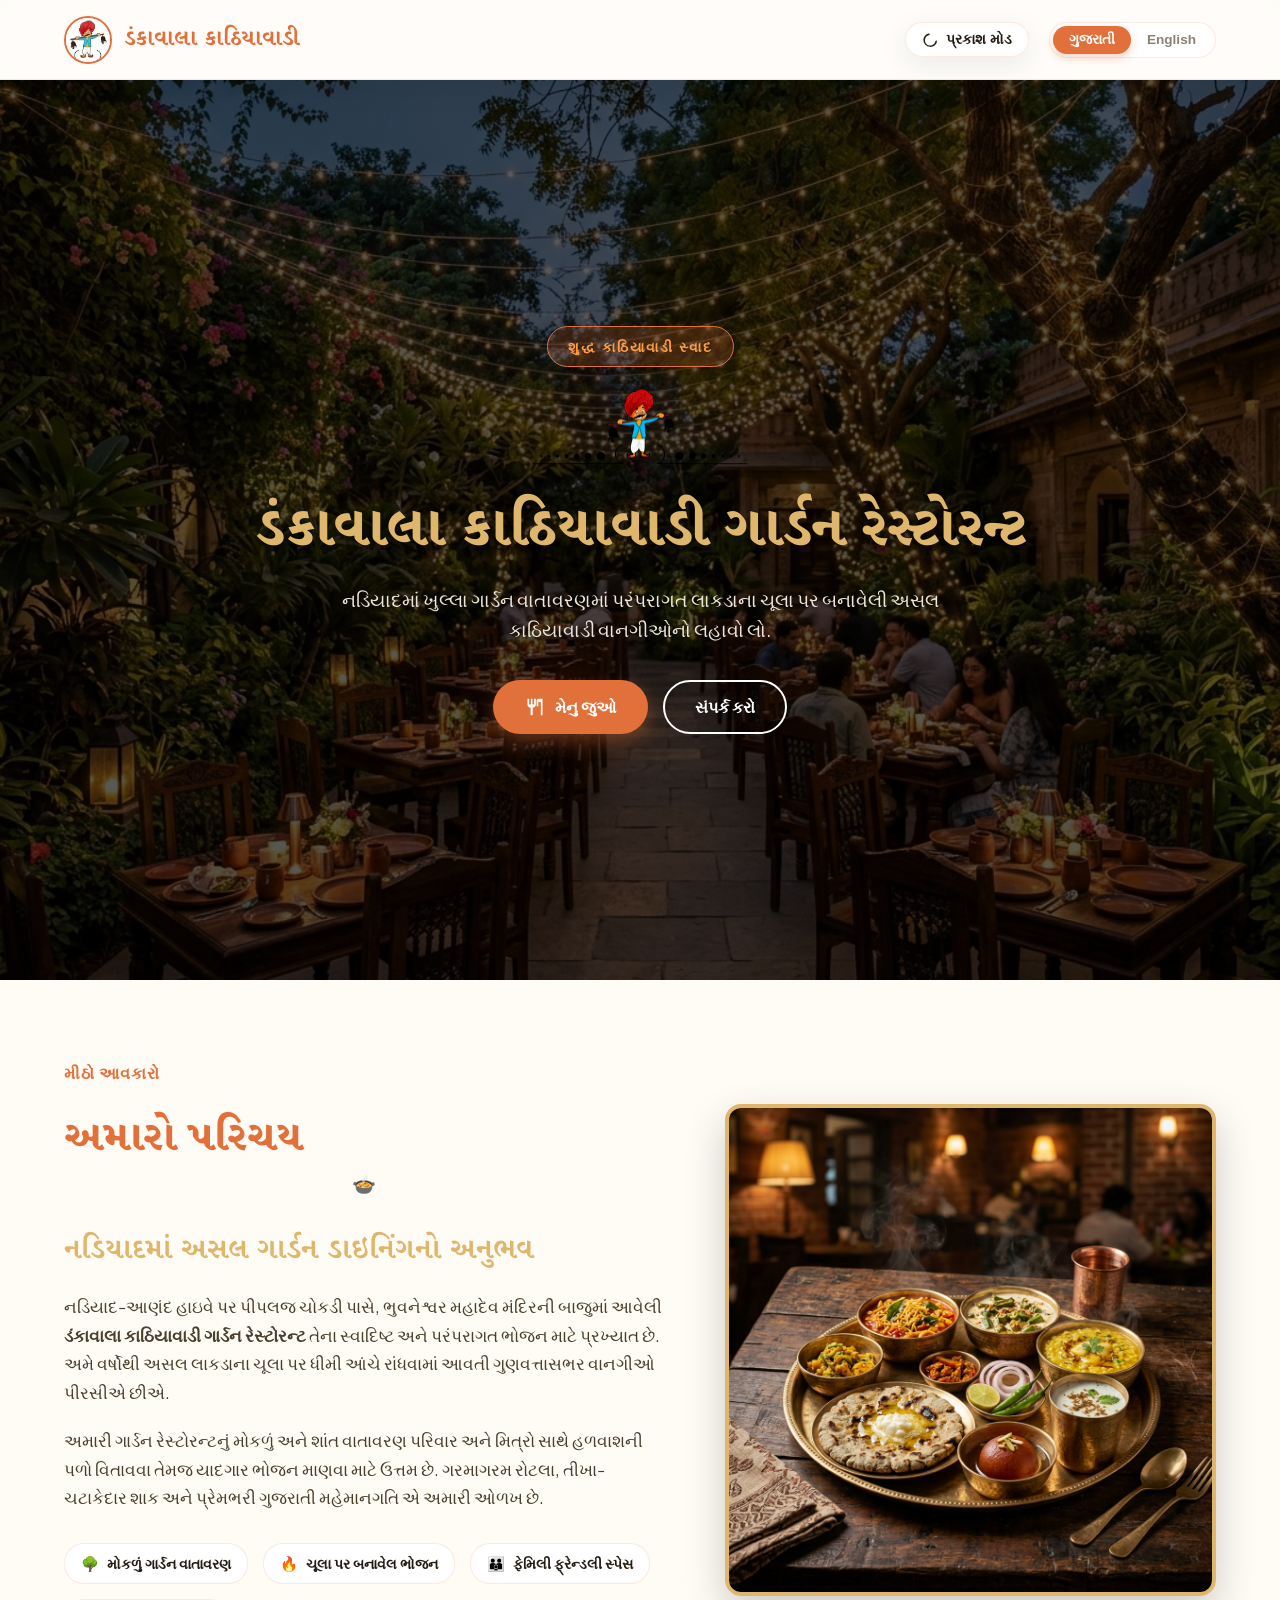
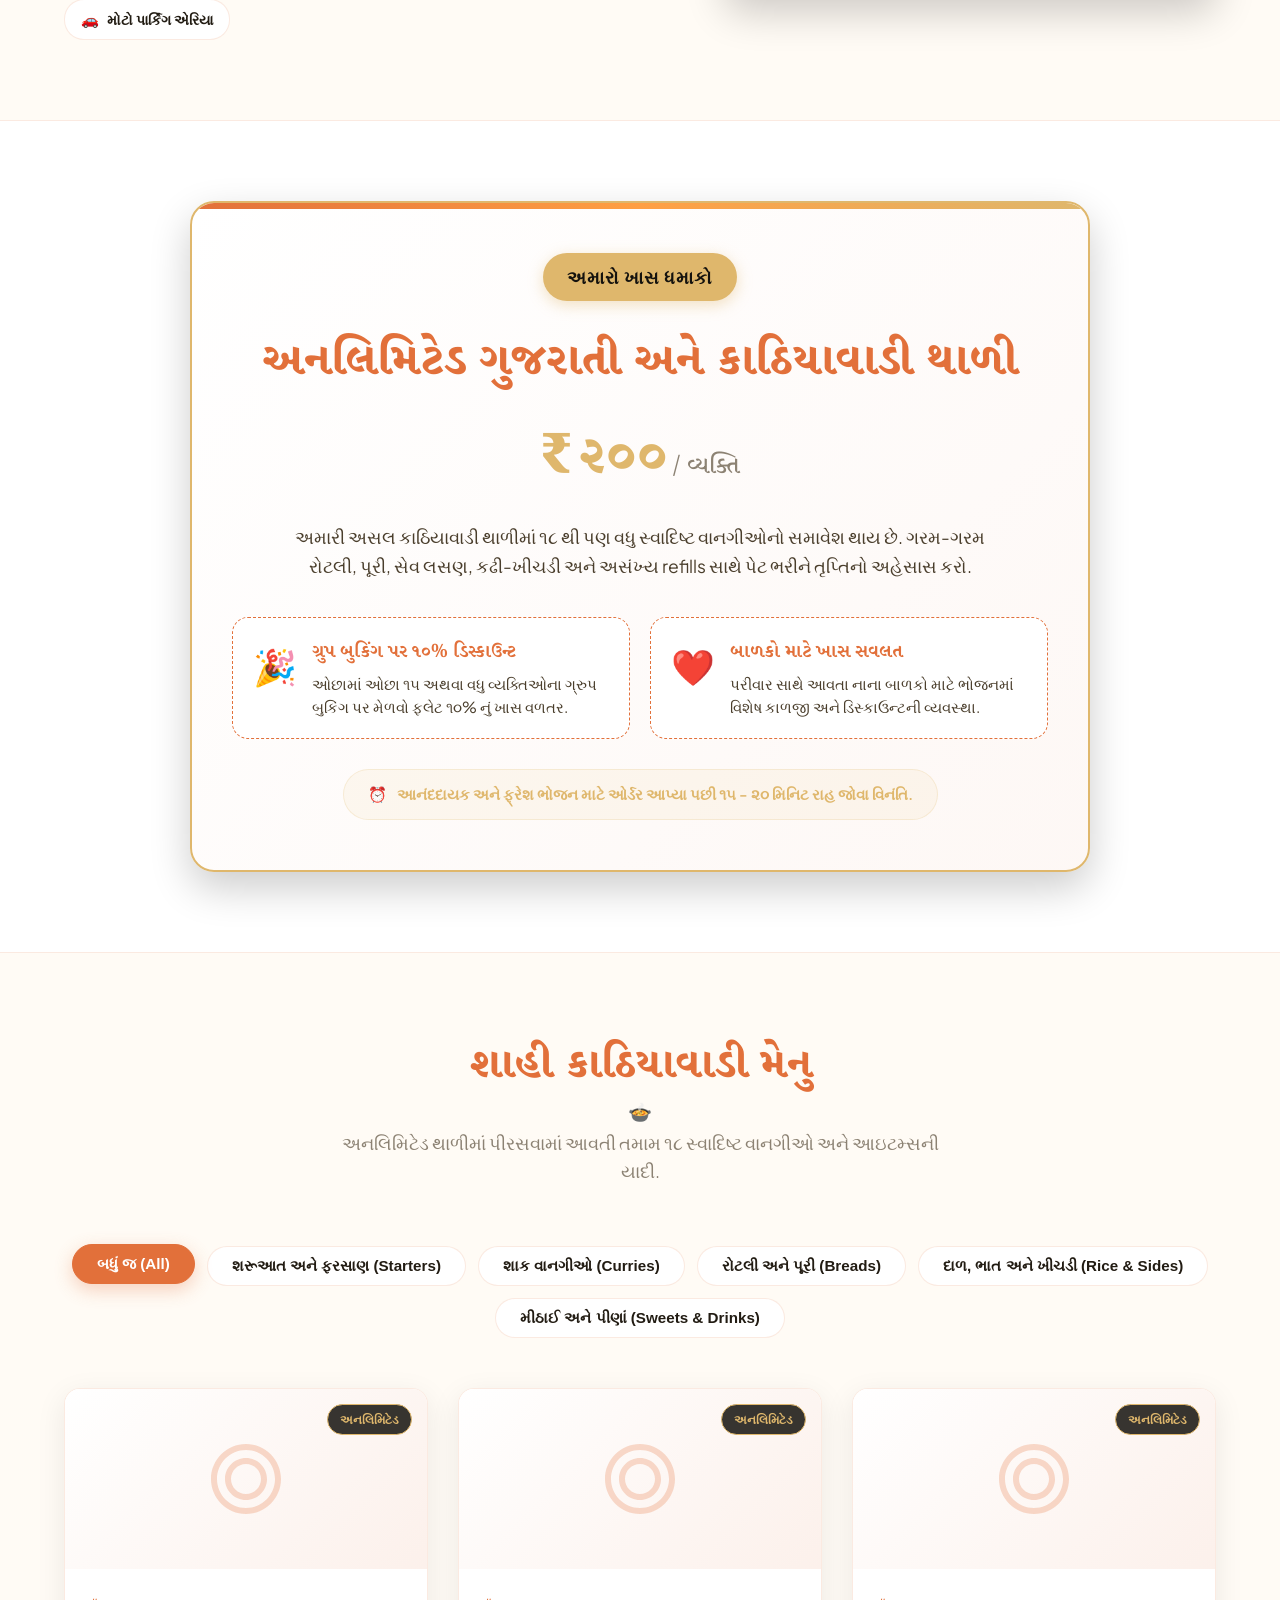
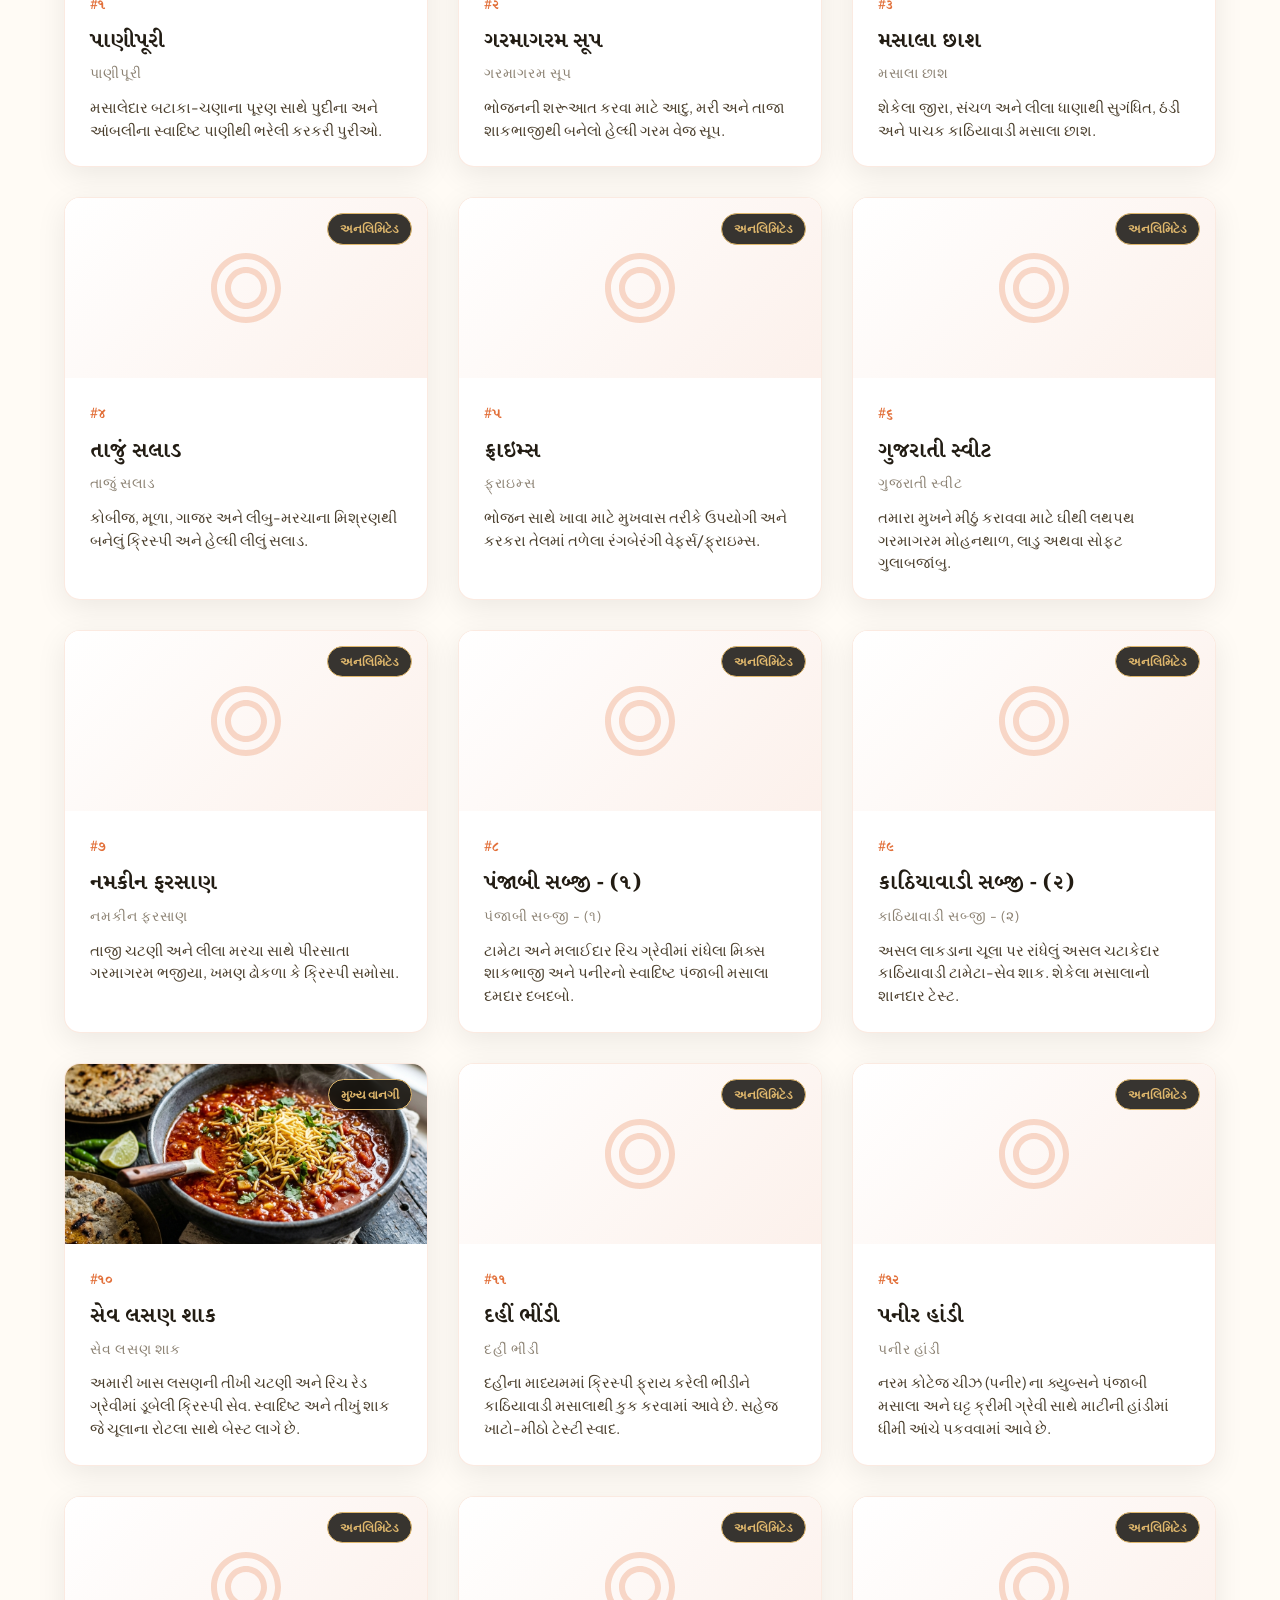
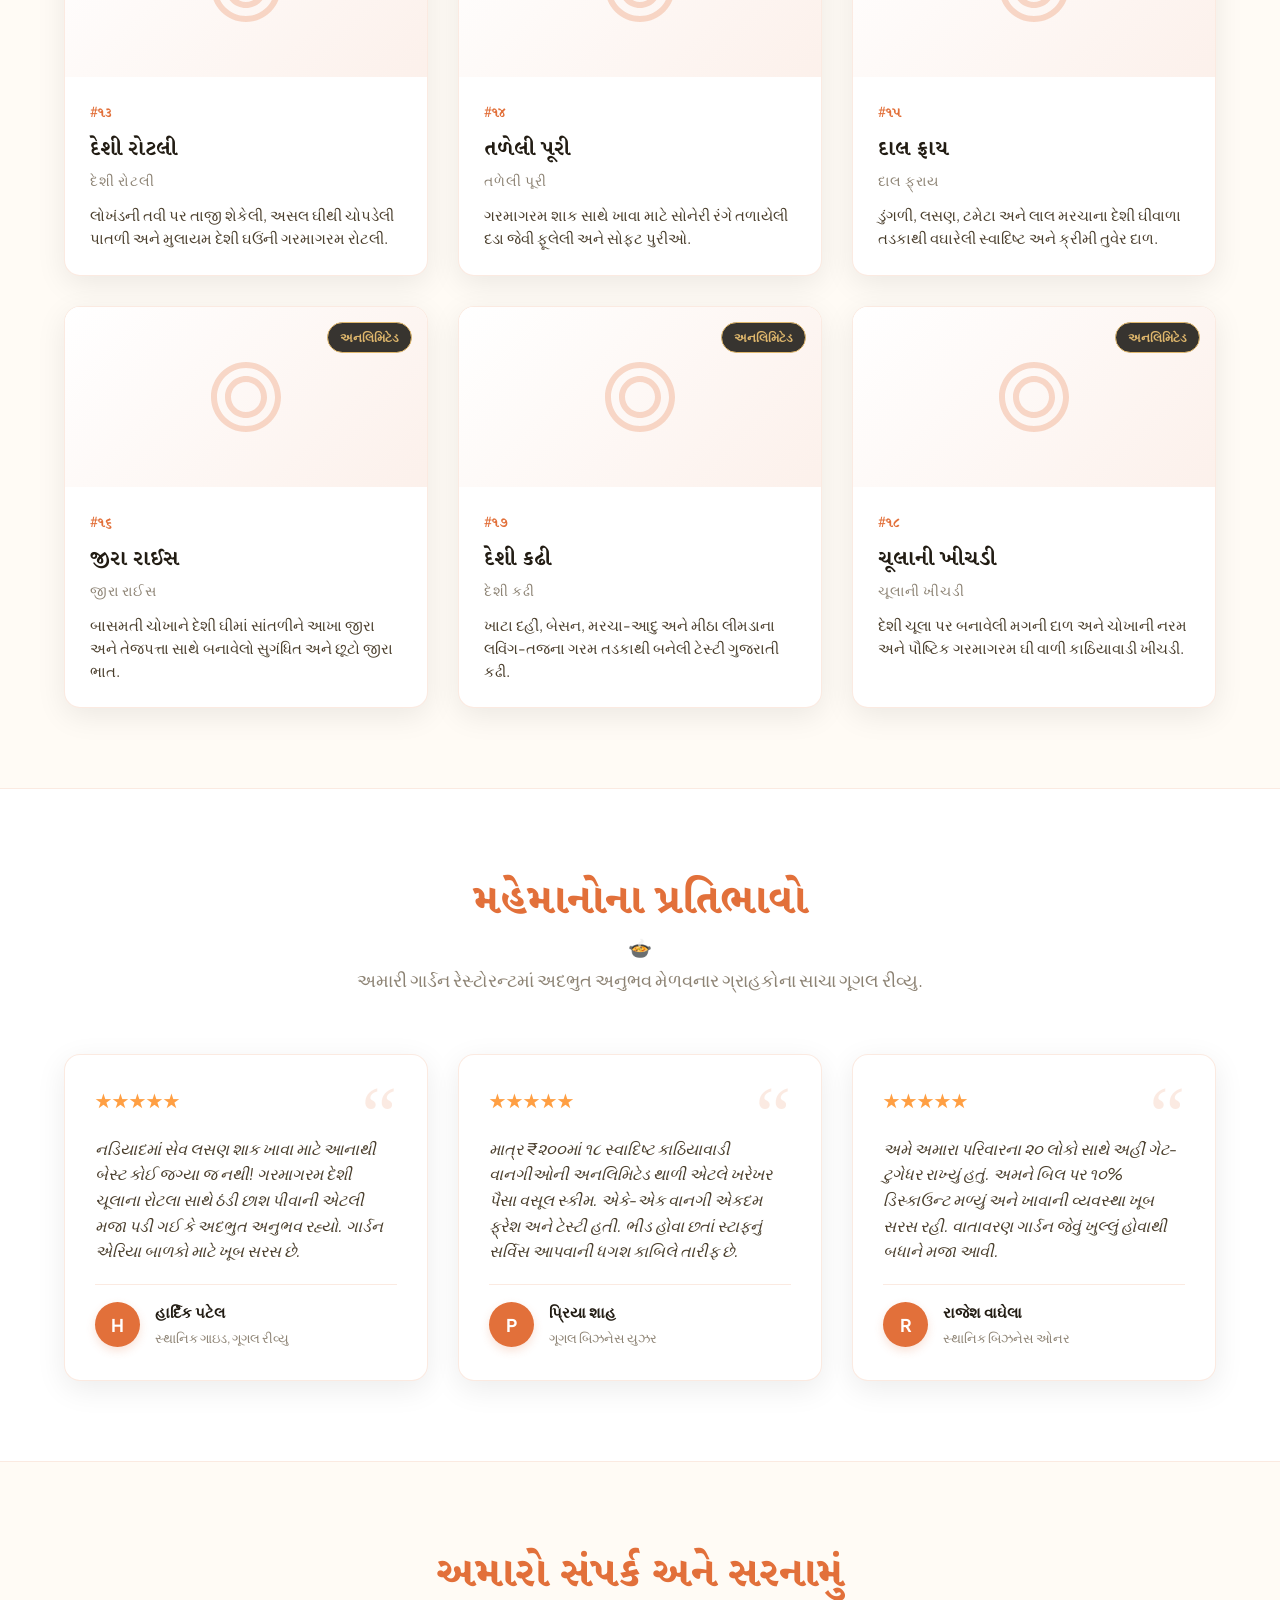
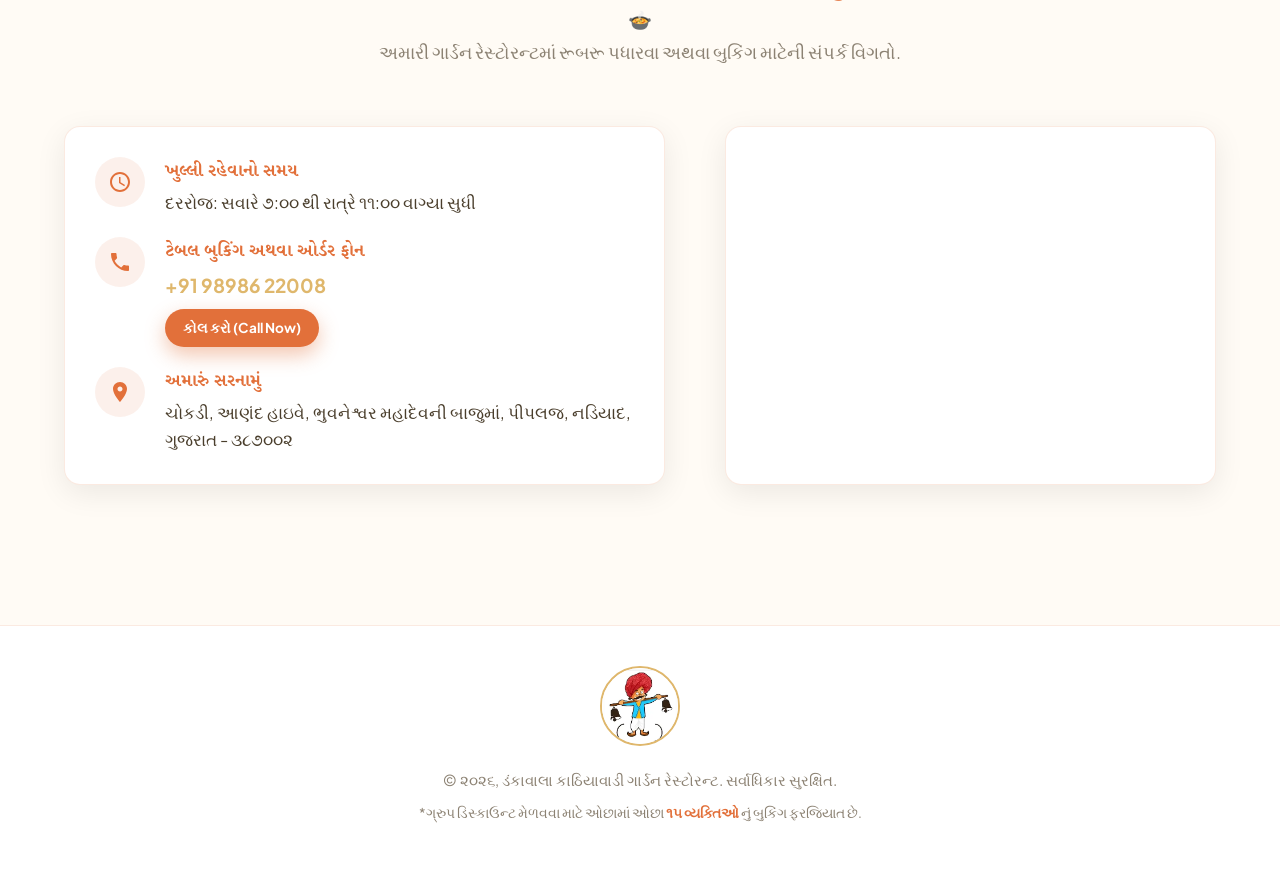
==== commit 2116be96: "navbar glass effect" ====
--- a/pages/index.html
+++ b/pages/index.html
@@ -136,7 +136,7 @@
             --bg-primary: var(--light-bg);
             --bg-secondary: var(--white);
             --bg-card: var(--light-card);
-            --bg-glass: rgba(255, 255, 255, 0.85);
+            --bg-glass: rgba(255, 255, 255, 0.4);
             --border-color: rgba(226, 112, 58, 0.15);
             --text-primary: var(--text-dark);
             --text-secondary: #4a3e2c;
@@ -148,7 +148,7 @@
             --bg-primary: var(--black-bg);
             --bg-secondary: #1a1611;
             --bg-card: var(--dark-card);
-            --bg-glass: rgba(32, 27, 19, 0.85);
+            --bg-glass: rgba(32, 27, 19, 0.4);
             --border-color: rgba(223, 183, 108, 0.15);
             --text-primary: var(--text-light);
             --text-secondary: #d3c4b1;
@@ -2061,7 +2061,7 @@
 
                 if (titleEl) titleEl.textContent = langData[lang]['titles'][i];
                 if (descEl) descEl.textContent = langData[lang]['descs'][i];
-                if (engEl) engEl.textContent = langData[lang]['en']['titles'][i]; // keep English transliteration as secondary
+                if (engEl) engEl.textContent = langData[lang]['titles'][i]; // keep English transliteration as secondary
                 if (badgeEl) badgeEl.textContent = i === 10 ? (lang === 'gu' ? 'મુખ્ય વાનગી' : 'Signature') : (lang === 'gu' ? 'અનલિમિટેડ' : 'Unlimited');
             }
         }
@@ -2078,13 +2078,13 @@
                 sunIcon.style.display = 'none';
                 moonIcon.style.display = 'block';
                 document.getElementById('theme-toggle-text').textContent = langData[currentLang]['theme-light'];
-                document.getElementById('hero-logo').src = 'logo.light.webp';
+                document.getElementById('hero-logo').src = 'logo.dark.webp';
             } else {
                 html.classList.replace('theme-light', 'theme-dark');
                 sunIcon.style.display = 'block';
                 moonIcon.style.display = 'none';
                 document.getElementById('theme-toggle-text').textContent = langData[currentLang]['theme-dark'];
-                document.getElementById('hero-logo').src = 'logo.dark.webp';
+                document.getElementById('hero-logo').src = 'logo.dark.webp'; // keep logo same due to dark bg.
             }
         });
 
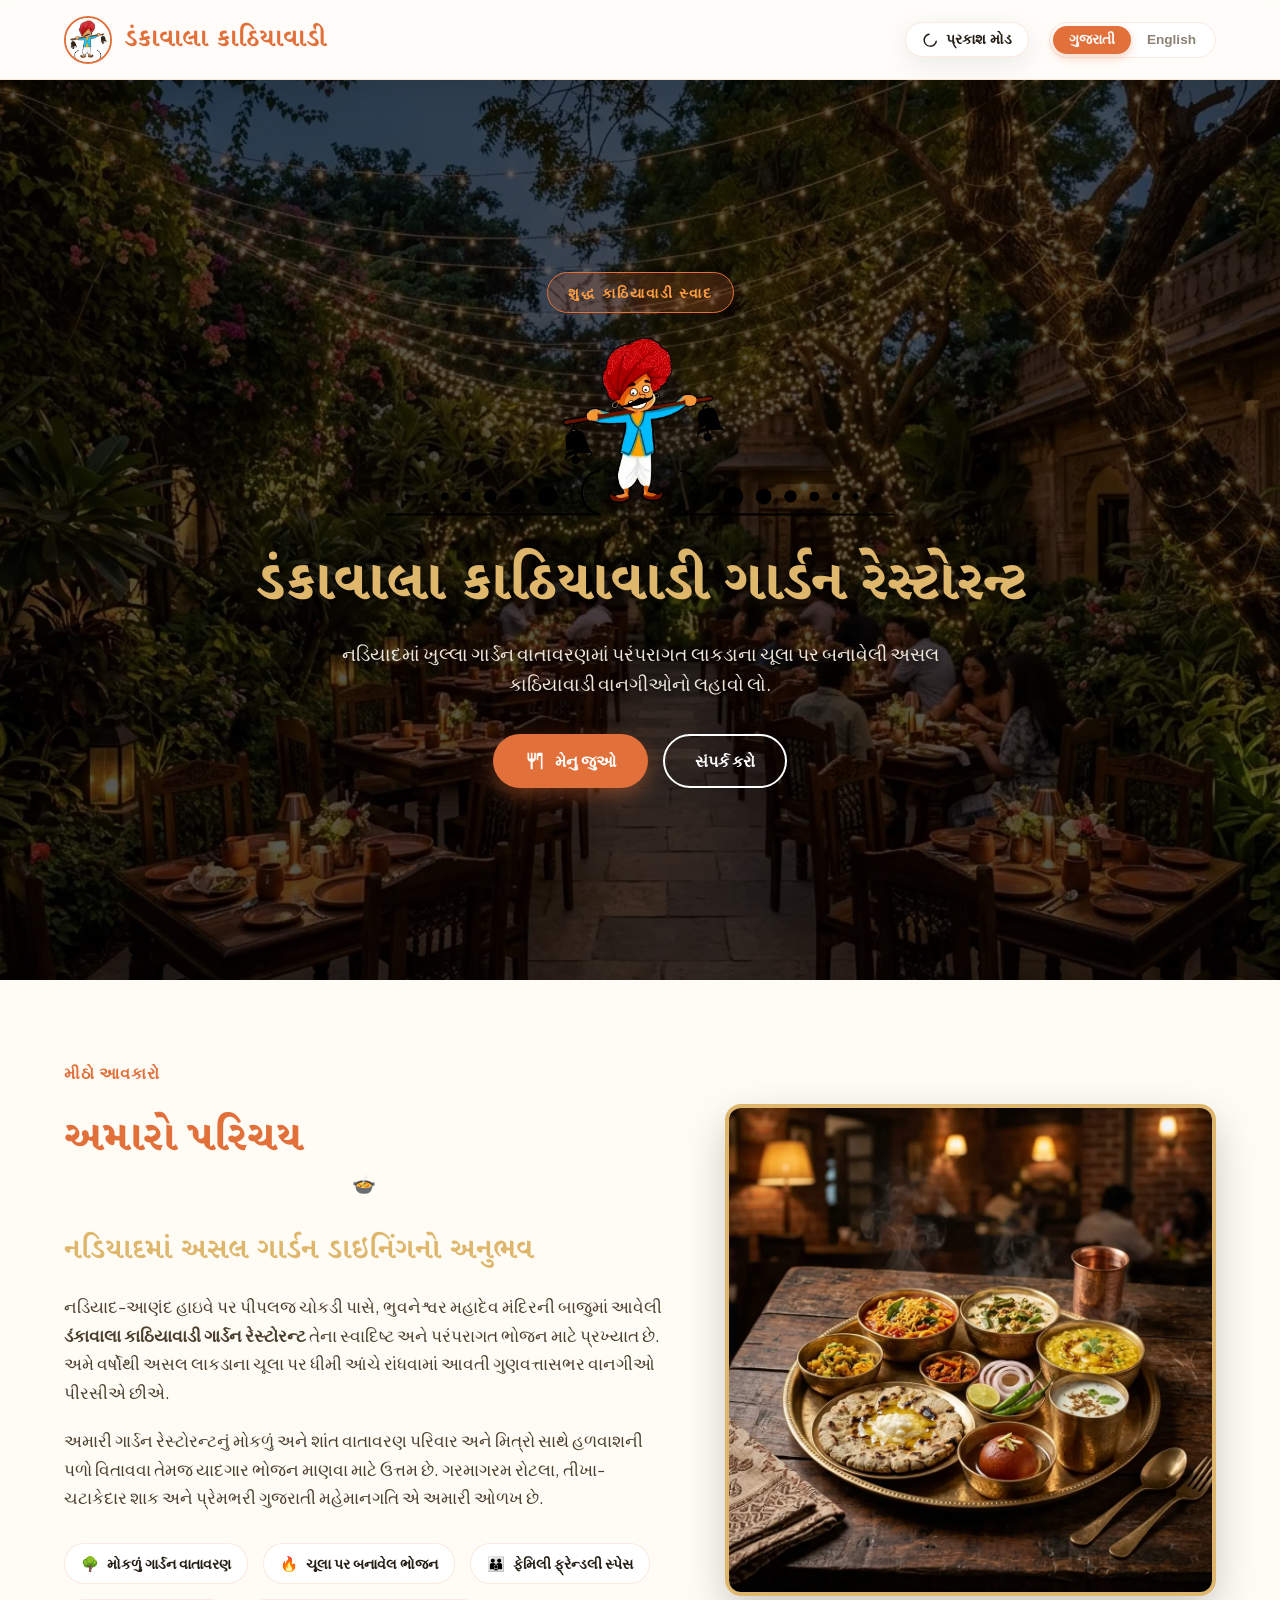
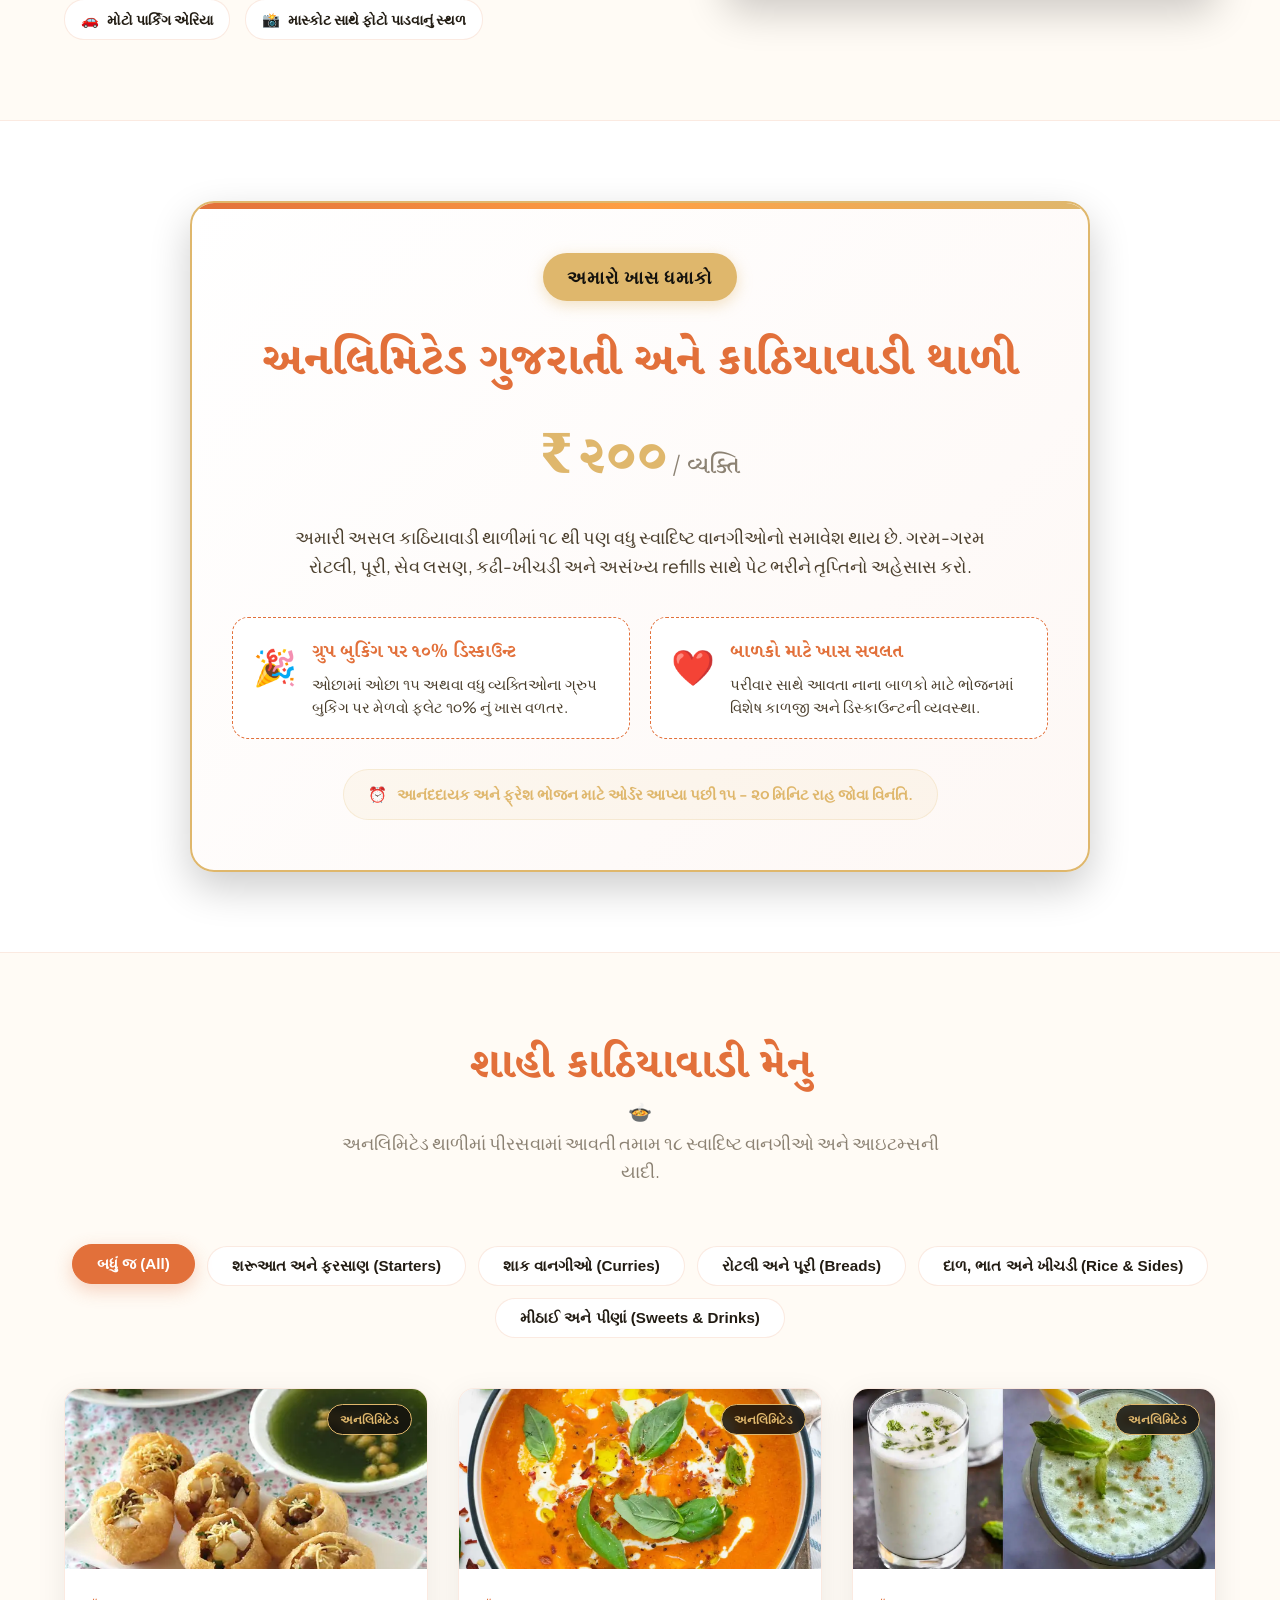
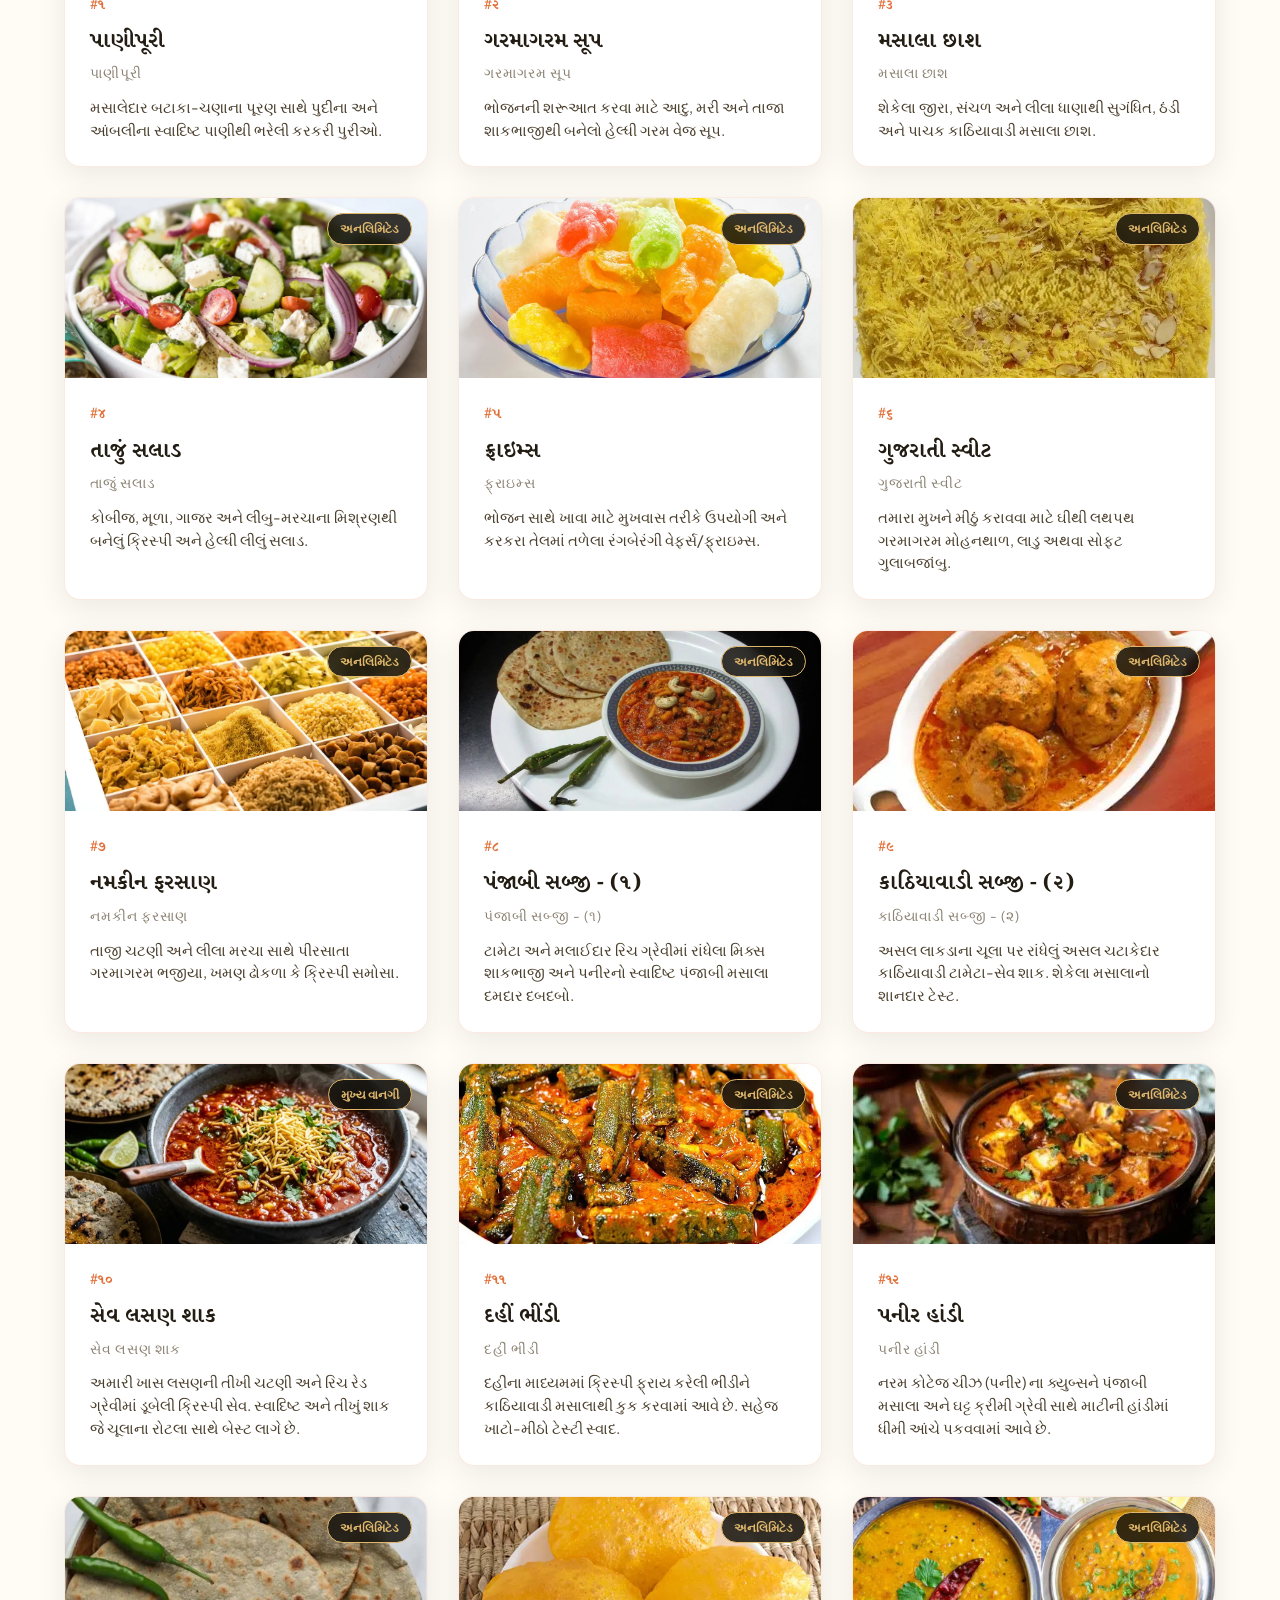
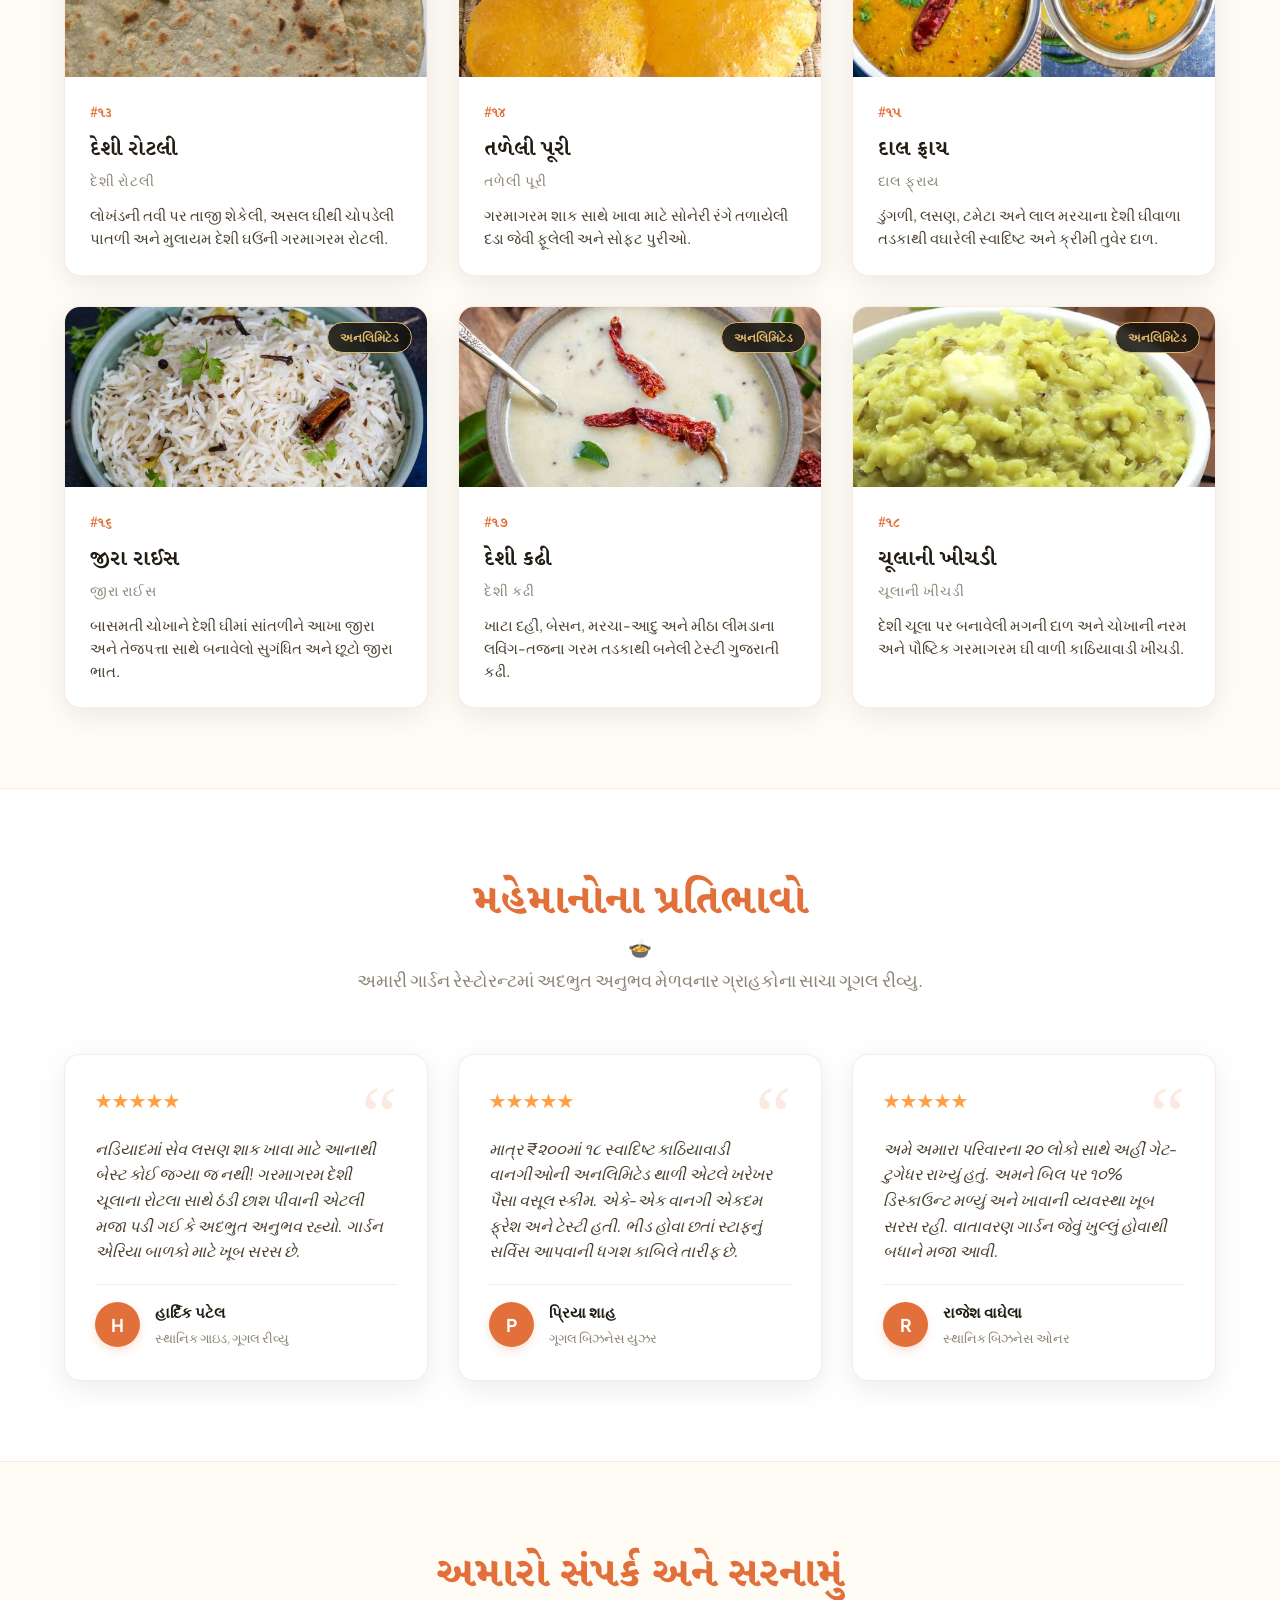
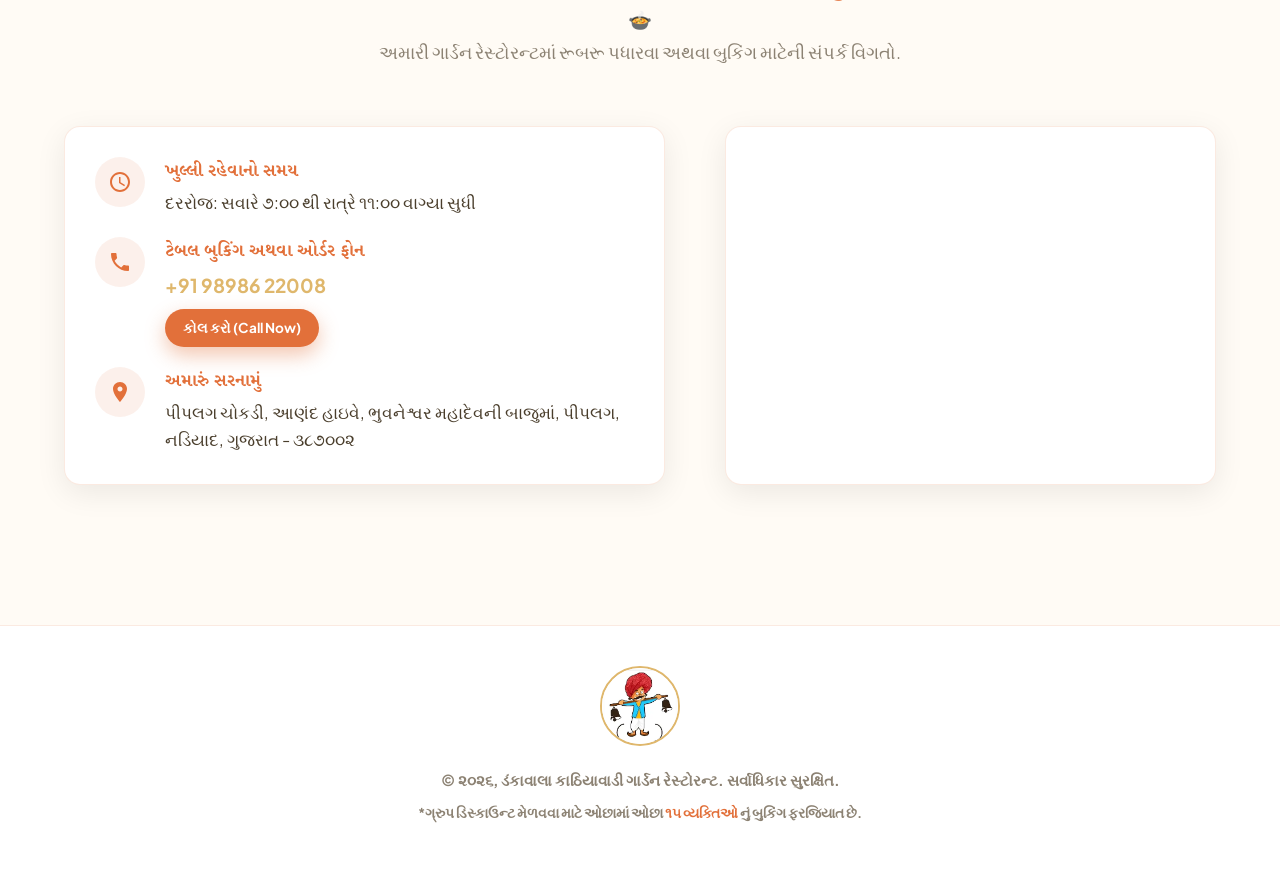
==== commit e63ab5c9: "Add menu item images; small design fixes" ====
--- a/pages/index.html
+++ b/pages/index.html
@@ -16,7 +16,7 @@
     <meta property="og:site_name" content="Dankawala Kathiyawadi Garden Restaurant">
     <meta property="og:description" content="Authentic wood-fired Kathiyawadi cuisine & Unlimited Gujarati Thali at ₹200. Open-air garden dining in Nadiad, Gujarat.">
     <meta property="og:url" content="https://mitulvaghamshi.github.io/dankawala/">
-    <meta property="og:image" content="https://mitulvaghamshi.github.io/dankawala/icon.webp">
+    <meta property="og:image" content="https://mitulvaghamshi.github.io/dankawala/img/icon.webp">
     <meta property="og:image:type" content="image/webp">
     <meta property="og:image:width" content="265">
     <meta property="og:image:height" content="265">
@@ -25,18 +25,21 @@
 
     <meta name="mobile-web-app-capable" content="yes">
     <meta name="apple-mobile-web-app-title" content="Dankawala">
-    <link rel="apple-touch-icon" type="image/webp" href="icon.webp">
-
-    <link rel="icon" type="image/webp" href="icon.webp">
-    <link rel="shortcut icon" type="image/webp" href="icon.webp">
+    <link rel="apple-touch-icon" type="image/webp" href="img/icon.webp">
+
+    <link rel="icon" type="image/webp" href="img/icon.webp">
+    <link rel="shortcut icon" type="image/webp" href="img/icon.webp">
 
     <title>Dankawala - Kathiyawadi Garden Restaurant Menu & Info</title>
+
+    <!-- CSS -->
+    <link rel="stylesheet" href="style.css">
 
     <!-- Twitter Card -->
     <meta name="twitter:card" content="summary_large_image">
     <meta name="twitter:title" content="Dankawala - Kathiyawadi Garden Restaurant Menu">
     <meta name="twitter:description" content="Authentic Kathiyawadi Garden Restaurant Menu. Unlimited Gujarati Thali at ₹200.">
-    <meta name="twitter:image" content="https://mitulvaghamshi.github.io/dankawala/icon.webp">
+    <meta name="twitter:image" content="https://mitulvaghamshi.github.io/dankawala/img/icon.webp">
 
     <!-- Preconnect & Fonts -->
     <link rel="preconnect" href="https://fonts.googleapis.com">
@@ -49,7 +52,7 @@
       "@context": "https://schema.org",
       "@type": "Restaurant",
       "name": "Dankawala Kathiyawadi Garden Restaurant",
-      "image": "https://mitulvaghamshi.github.io/dankawala/icon.webp",
+      "image": "https://mitulvaghamshi.github.io/dankawala/img/icon.webp",
       "url": "https://mitulvaghamshi.github.io/dankawala/",
       "servesCuisine": "Kathiyawadi, Gujarati, Indian",
       "priceRange": "₹200",
@@ -88,1067 +91,13 @@
       }
     }
     </script>
-
-    <style>
-        /* Custom Modern Reset & CSS Variables */
-        * {
-            box-sizing: border-box;
-            margin: 0;
-            padding: 0;
-            transition: background-color 0.3s ease, border-color 0.3s ease, color 0.3s ease, transform 0.2s ease, opacity 0.3s ease;
-        }
-
-        html {
-            scroll-behavior: smooth;
-        }
-
-        :root {
-            /* Theme Color Tokens */
-            --terracotta: #e2703a;
-            --terracotta-dark: #b84f1d;
-            --saffron: #ff9f43;
-            --gold: #dfb76c;
-            --gold-glow: rgba(223, 183, 108, 0.2);
-            --black-bg: #14120e;
-            --dark-card: #201b13;
-            --light-bg: #fffbf5;
-            --light-card: #ffffff;
-            --white: #ffffff;
-            --grey-light: #f5efe6;
-            --grey-dark: #322b20;
-            --text-dark: #221c13;
-            --text-light: #f5eedc;
-            --text-muted: #8c8273;
-
-            /* Structural variables */
-            --container-width: 1200px;
-            --font-display: 'Playfair Display', serif;
-            --font-body: 'Plus Jakarta Sans', sans-serif;
-            --font-gujarati-head: 'Noto Serif Gujarati', serif;
-            --font-gujarati-body: 'Noto Sans Gujarati', sans-serif;
-            --shadow-soft: 0 8px 30px rgba(0, 0, 0, 0.08);
-            --shadow-hard: 0 16px 40px rgba(0, 0, 0, 0.2);
-            --border-radius: 16px;
-        }
-
-        /* Light/Dark Classes mapped on html root element */
-        html.theme-light {
-            --bg-primary: var(--light-bg);
-            --bg-secondary: var(--white);
-            --bg-card: var(--light-card);
-            --bg-glass: rgba(255, 255, 255, 0.4);
-            --border-color: rgba(226, 112, 58, 0.15);
-            --text-primary: var(--text-dark);
-            --text-secondary: #4a3e2c;
-            --shadow-color: rgba(184, 79, 29, 0.08);
-            --hero-overlay: rgba(0, 0, 0, 0.65);
-        }
-
-        html.theme-dark {
-            --bg-primary: var(--black-bg);
-            --bg-secondary: #1a1611;
-            --bg-card: var(--dark-card);
-            --bg-glass: rgba(32, 27, 19, 0.4);
-            --border-color: rgba(223, 183, 108, 0.15);
-            --text-primary: var(--text-light);
-            --text-secondary: #d3c4b1;
-            --shadow-color: rgba(0, 0, 0, 0.5);
-            --hero-overlay: rgba(0, 0, 0, 0.75);
-        }
-
-        body {
-            font-family: var(--font-body);
-            background-color: var(--bg-primary);
-            color: var(--text-primary);
-            line-height: 1.6;
-            overflow-x: hidden;
-        }
-
-        body[lang="gu"] {
-            font-family: var(--font-gujarati-body), var(--font-body);
-        }
-
-        /* Top Navigation Header bar */
-        nav.nav-bar {
-            position: fixed;
-            top: 0;
-            left: 0;
-            right: 0;
-            height: 80px;
-            background-color: var(--bg-glass);
-            backdrop-filter: blur(12px);
-            -webkit-backdrop-filter: blur(12px);
-            z-index: 1000;
-            border-bottom: 1px solid var(--border-color);
-            display: flex;
-            align-items: center;
-            justify-content: space-between;
-            padding: 0 5%;
-            box-shadow: var(--shadow-soft);
-        }
-
-        .nav-logo {
-            display: flex;
-            align-items: center;
-            gap: 12px;
-            text-decoration: none;
-        }
-
-        .nav-logo img {
-            height: 48px;
-            width: auto;
-            border-radius: 50%;
-            border: 2px solid var(--terracotta);
-        }
-
-        .nav-logo span {
-            font-family: var(--font-gujarati-head);
-            font-size: 1.4rem;
-            color: var(--terracotta);
-            font-weight: 700;
-        }
-
-        .nav-controls {
-            display: flex;
-            align-items: center;
-            gap: 20px;
-        }
-
-        /* Elegant Toggle Switch for Language & Theme */
-        .toggle-btn {
-            background-color: var(--bg-secondary);
-            border: 1px solid var(--border-color);
-            color: var(--text-primary);
-            padding: 8px 16px;
-            border-radius: 30px;
-            font-size: 0.9rem;
-            font-weight: 600;
-            cursor: pointer;
-            display: flex;
-            align-items: center;
-            gap: 8px;
-            box-shadow: var(--shadow-soft);
-        }
-
-        .toggle-btn:hover {
-            border-color: var(--terracotta);
-            color: var(--terracotta);
-            transform: translateY(-2px);
-        }
-
-        .toggle-btn svg {
-            width: 16px;
-            height: 16px;
-            fill: currentColor;
-        }
-
-        /* Language Toggle design */
-        .lang-switch-wrapper {
-            display: flex;
-            align-items: center;
-            background-color: var(--bg-secondary);
-            border: 1px solid var(--border-color);
-            border-radius: 30px;
-            padding: 3px;
-        }
-
-        .lang-option {
-            border: none;
-            background: none;
-            padding: 6px 16px;
-            border-radius: 20px;
-            font-size: 0.85rem;
-            font-weight: 700;
-            cursor: pointer;
-            color: var(--text-muted);
-        }
-
-        .lang-option.active {
-            background-color: var(--terracotta);
-            color: var(--white);
-            box-shadow: 0 4px 10px rgba(226, 112, 58, 0.3);
-        }
-
-        /* Hero Banner Section styling */
-        header.hero-section {
-            position: relative;
-            height: 100vh;
-            min-height: 600px;
-            background: url('garden_ambiance.png') no-repeat center center / cover;
-            display: flex;
-            flex-direction: column;
-            justify-content: center;
-            align-items: center;
-            text-align: center;
-            padding: 0 20px;
-            margin-top: 80px;
-        }
-
-        header.hero-section::before {
-            content: '';
-            position: absolute;
-            top: 0;
-            left: 0;
-            right: 0;
-            bottom: 0;
-            background: var(--hero-overlay);
-            z-index: 1;
-        }
-
-        .hero-content {
-            position: relative;
-            z-index: 2;
-            max-width: 850px;
-            color: var(--white);
-            display: flex;
-            flex-direction: column;
-            align-items: center;
-            gap: 20px;
-        }
-
-        .hero-badge {
-            background: rgba(226, 112, 58, 0.2);
-            border: 1px solid var(--terracotta);
-            color: var(--saffron);
-            font-weight: 700;
-            font-size: 0.9rem;
-            letter-spacing: 2px;
-            padding: 8px 20px;
-            border-radius: 30px;
-            text-transform: uppercase;
-            animation: pulse 2s infinite;
-        }
-
-        @keyframes pulse {
-            0% {
-                box-shadow: 0 0 0 0 rgba(226, 112, 58, 0.4);
-            }
-
-            70% {
-                box-shadow: 0 0 0 10px rgba(226, 112, 58, 0);
-            }
-
-            100% {
-                box-shadow: 0 0 0 0 rgba(226, 112, 58, 0);
-            }
-        }
-
-        .hero-logo-img {
-            max-width: 220px;
-            height: auto;
-            margin-bottom: 10px;
-            filter: drop-shadow(0 10px 20px rgba(0, 0, 0, 0.5));
-        }
-
-        .hero-title {
-            font-family: var(--font-gujarati-head), var(--font-display);
-            font-size: 3.5rem;
-            line-height: 1.2;
-            color: var(--gold);
-            font-weight: 800;
-            text-shadow: 0 4px 10px rgba(0, 0, 0, 0.6);
-        }
-
-        .hero-desc {
-            font-size: 1.2rem;
-            color: #ece5d8;
-            max-width: 650px;
-            text-shadow: 0 2px 5px rgba(0, 0, 0, 0.6);
-        }
-
-        .hero-cta {
-            margin-top: 15px;
-            display: flex;
-            gap: 15px;
-            flex-wrap: wrap;
-            justify-content: center;
-        }
-
-        .btn-primary {
-            background-color: var(--terracotta);
-            color: var(--white);
-            border: none;
-            padding: 14px 32px;
-            border-radius: 30px;
-            font-size: 1rem;
-            font-weight: 700;
-            cursor: pointer;
-            text-decoration: none;
-            display: inline-flex;
-            align-items: center;
-            gap: 10px;
-            box-shadow: 0 8px 20px rgba(226, 112, 58, 0.4);
-        }
-
-        .btn-primary:hover {
-            background-color: var(--terracotta-dark);
-            transform: translateY(-3px);
-            box-shadow: 0 12px 24px rgba(226, 112, 58, 0.5);
-        }
-
-        .btn-secondary {
-            background: transparent;
-            color: var(--white);
-            border: 2px solid var(--white);
-            padding: 12px 30px;
-            border-radius: 30px;
-            font-size: 1rem;
-            font-weight: 700;
-            cursor: pointer;
-            text-decoration: none;
-            display: inline-flex;
-            align-items: center;
-            gap: 10px;
-        }
-
-        .btn-secondary:hover {
-            background-color: var(--white);
-            color: var(--black-bg);
-            transform: translateY(-3px);
-        }
-
-        /* Container & Grid systems */
-        .container {
-            width: 90%;
-            max-width: var(--container-width);
-            margin: 0 auto;
-            padding: 80px 0;
-        }
-
-        .section-header {
-            text-align: center;
-            margin-bottom: 60px;
-        }
-
-        .section-title {
-            font-family: var(--font-gujarati-head), var(--font-display);
-            font-size: 2.6rem;
-            color: var(--terracotta);
-            position: relative;
-            display: inline-block;
-            padding-bottom: 15px;
-            font-weight: 800;
-        }
-
-        .section-title::after {
-            content: '🍲';
-            position: absolute;
-            bottom: -15px;
-            left: 50%;
-            transform: translateX(-50%);
-            font-size: 1.2rem;
-        }
-
-        .section-desc {
-            color: var(--text-muted);
-            margin-top: 15px;
-            font-size: 1.1rem;
-            max-width: 600px;
-            margin-left: auto;
-            margin-right: auto;
-        }
-
-        /* Our Story (About) section styling */
-        .about-grid {
-            display: grid;
-            grid-template-columns: 1.1fr 0.9fr;
-            gap: 60px;
-            align-items: center;
-        }
-
-        .about-text {
-            display: flex;
-            flex-direction: column;
-            gap: 20px;
-        }
-
-        .about-text h3 {
-            font-family: var(--font-gujarati-head), var(--font-display);
-            font-size: 1.8rem;
-            color: var(--gold);
-            font-weight: 700;
-        }
-
-        .about-text p {
-            color: var(--text-secondary);
-            font-size: 1.05rem;
-            line-height: 1.7;
-        }
-
-        .about-features {
-            display: flex;
-            flex-wrap: wrap;
-            gap: 15px;
-            margin-top: 10px;
-        }
-
-        .feature-tag {
-            background-color: var(--bg-secondary);
-            border: 1px solid var(--border-color);
-            padding: 8px 16px;
-            border-radius: 20px;
-            font-size: 0.9rem;
-            font-weight: 600;
-            display: flex;
-            align-items: center;
-            gap: 8px;
-            color: var(--text-primary);
-        }
-
-        .about-image {
-            position: relative;
-            border-radius: var(--border-radius);
-            overflow: hidden;
-            box-shadow: var(--shadow-hard);
-            border: 4px solid var(--gold);
-        }
-
-        .about-image img {
-            width: 100%;
-            height: 100%;
-            object-fit: cover;
-            display: block;
-        }
-
-        /* Unlimited Thali Feature Card styling */
-        .thali-showcase-section {
-            background-color: var(--bg-secondary);
-            border-top: 1px solid var(--border-color);
-            border-bottom: 1px solid var(--border-color);
-            position: relative;
-        }
-
-        .thali-container {
-            max-width: 900px;
-            margin: 0 auto;
-            background: linear-gradient(135deg, var(--bg-card) 0%, rgba(226, 112, 58, 0.05) 100%);
-            border: 2px solid var(--gold);
-            border-radius: 24px;
-            padding: 50px 40px;
-            text-align: center;
-            box-shadow: var(--shadow-hard);
-            position: relative;
-            overflow: hidden;
-        }
-
-        .thali-container::before {
-            content: '';
-            position: absolute;
-            top: 0;
-            left: 0;
-            width: 100%;
-            height: 6px;
-            background: linear-gradient(to right, var(--terracotta), var(--saffron), var(--gold));
-        }
-
-        .thali-badge {
-            background-color: var(--gold);
-            color: var(--black-bg);
-            font-weight: 800;
-            font-size: 1.1rem;
-            padding: 10px 24px;
-            border-radius: 30px;
-            display: inline-block;
-            margin-bottom: 25px;
-            box-shadow: 0 4px 15px rgba(223, 183, 108, 0.4);
-            letter-spacing: 1px;
-            text-transform: uppercase;
-        }
-
-        .thali-title {
-            font-family: var(--font-gujarati-head), var(--font-display);
-            font-size: 2.8rem;
-            color: var(--terracotta);
-            font-weight: 800;
-            margin-bottom: 15px;
-        }
-
-        .thali-price {
-            font-family: var(--font-gujarati-head), var(--font-display);
-            font-size: 3.5rem;
-            color: var(--gold);
-            font-weight: 800;
-            margin-bottom: 20px;
-            display: flex;
-            justify-content: center;
-            align-items: baseline;
-            gap: 5px;
-        }
-
-        .thali-price span.small {
-            font-size: 1.5rem;
-            color: var(--text-muted);
-            font-weight: 500;
-        }
-
-        .thali-desc {
-            font-size: 1.1rem;
-            color: var(--text-secondary);
-            max-width: 700px;
-            margin: 0 auto 35px auto;
-            line-height: 1.7;
-        }
-
-        .thali-promo-grid {
-            display: grid;
-            grid-template-columns: 1fr 1fr;
-            gap: 20px;
-            margin-bottom: 30px;
-        }
-
-        .promo-item {
-            background-color: var(--bg-secondary);
-            border: 1px dashed var(--terracotta);
-            border-radius: var(--border-radius);
-            padding: 20px;
-            text-align: left;
-            display: flex;
-            align-items: flex-start;
-            gap: 15px;
-        }
-
-        .promo-icon {
-            font-size: 2.2rem;
-        }
-
-        .promo-text h4 {
-            font-family: var(--font-gujarati-head), var(--font-body);
-            color: var(--terracotta);
-            font-size: 1.15rem;
-            font-weight: 700;
-            margin-bottom: 5px;
-        }
-
-        .promo-text p {
-            color: var(--text-secondary);
-            font-size: 0.95rem;
-            line-height: 1.5;
-        }
-
-        .wait-notice {
-            background-color: rgba(223, 183, 108, 0.08);
-            border: 1px solid var(--gold-glow);
-            padding: 12px 24px;
-            border-radius: 30px;
-            font-size: 0.95rem;
-            font-weight: 600;
-            color: var(--gold);
-            display: inline-flex;
-            align-items: center;
-            gap: 10px;
-        }
-
-        /* Menu filter buttons styling */
-        .menu-filters {
-            display: flex;
-            justify-content: center;
-            flex-wrap: wrap;
-            gap: 12px;
-            margin-bottom: 50px;
-        }
-
-        .filter-btn {
-            background-color: var(--bg-secondary);
-            border: 1px solid var(--border-color);
-            color: var(--text-primary);
-            padding: 10px 24px;
-            border-radius: 30px;
-            font-size: 0.95rem;
-            font-weight: 700;
-            cursor: pointer;
-            transition: all 0.2s cubic-bezier(0.4, 0, 0.2, 1);
-        }
-
-        .filter-btn.active,
-        .filter-btn:hover {
-            background-color: var(--terracotta);
-            border-color: var(--terracotta);
-            color: var(--white);
-            box-shadow: 0 6px 18px rgba(226, 112, 58, 0.3);
-            transform: translateY(-2px);
-        }
-
-        /* Menu cards grid layout */
-        .menu-grid {
-            display: grid;
-            grid-template-columns: repeat(auto-fill, minmax(280px, 1fr));
-            gap: 30px;
-        }
-
-        .menu-card {
-            background-color: var(--bg-card);
-            border: 1px solid var(--border-color);
-            border-radius: var(--border-radius);
-            overflow: hidden;
-            box-shadow: var(--shadow-soft);
-            display: flex;
-            flex-direction: column;
-            height: 100%;
-        }
-
-        .menu-card:hover {
-            transform: translateY(-8px);
-            border-color: var(--terracotta);
-            box-shadow: var(--shadow-hard);
-        }
-
-        .menu-card-img {
-            height: 180px;
-            width: 100%;
-            background-color: var(--bg-secondary);
-            position: relative;
-            overflow: hidden;
-        }
-
-        .menu-card-img img {
-            width: 100%;
-            height: 100%;
-            object-fit: cover;
-            transition: transform 0.5s ease;
-        }
-
-        .menu-card:hover .menu-card-img img {
-            transform: scale(1.1);
-        }
-
-        /* Decorative mandala placeholder for cards without custom images */
-        .mandala-placeholder {
-            width: 100%;
-            height: 100%;
-            display: flex;
-            align-items: center;
-            justify-content: center;
-            background: linear-gradient(135deg, var(--bg-secondary) 0%, rgba(226, 112, 58, 0.1) 100%);
-            color: rgba(226, 112, 58, 0.25);
-        }
-
-        .mandala-placeholder svg {
-            width: 100px;
-            height: 100px;
-            animation: rotateMandala 20s linear infinite;
-        }
-
-        @keyframes rotateMandala {
-            from {
-                transform: rotate(0deg);
-            }
-
-            to {
-                transform: rotate(360deg);
-            }
-        }
-
-        .menu-card-badge {
-            position: absolute;
-            top: 15px;
-            right: 15px;
-            background-color: rgba(20, 18, 14, 0.85);
-            backdrop-filter: blur(5px);
-            -webkit-backdrop-filter: blur(5px);
-            border: 1px solid var(--gold);
-            color: var(--gold);
-            font-size: 0.75rem;
-            font-weight: 700;
-            padding: 5px 12px;
-            border-radius: 20px;
-            text-transform: uppercase;
-        }
-
-        .menu-card-details {
-            padding: 25px;
-            display: flex;
-            flex-direction: column;
-            gap: 12px;
-            flex-grow: 1;
-        }
-
-        .menu-card-num {
-            font-family: var(--font-gujarati-head), var(--font-display);
-            font-size: 0.9rem;
-            color: var(--terracotta);
-            font-weight: 700;
-        }
-
-        .menu-card-title {
-            font-family: var(--font-gujarati-head), var(--font-body);
-            font-size: 1.35rem;
-            color: var(--text-primary);
-            font-weight: 700;
-            margin-top: -5px;
-        }
-
-        .menu-card-eng {
-            font-size: 0.85rem;
-            color: var(--text-muted);
-            text-transform: uppercase;
-            letter-spacing: 1px;
-            margin-top: -8px;
-        }
-
-        .menu-card-desc {
-            font-size: 0.95rem;
-            color: var(--text-secondary);
-            line-height: 1.5;
-        }
-
-        /* Testimonials Section styling */
-        .testimonials-section {
-            background-color: var(--bg-secondary);
-            border-top: 1px solid var(--border-color);
-            border-bottom: 1px solid var(--border-color);
-        }
-
-        .testimonials-grid {
-            display: grid;
-            grid-template-columns: repeat(auto-fit, minmax(300px, 1fr));
-            gap: 30px;
-            margin-top: 20px;
-        }
-
-        .review-card {
-            background-color: var(--bg-card);
-            border: 1px solid var(--border-color);
-            border-radius: var(--border-radius);
-            padding: 30px;
-            box-shadow: var(--shadow-soft);
-            display: flex;
-            flex-direction: column;
-            gap: 20px;
-            position: relative;
-        }
-
-        .review-card::before {
-            content: '“';
-            position: absolute;
-            top: 20px;
-            right: 30px;
-            font-size: 5rem;
-            color: rgba(226, 112, 58, 0.15);
-            font-family: serif;
-            line-height: 1;
-        }
-
-        .review-stars {
-            color: var(--saffron);
-            font-size: 1.2rem;
-            display: flex;
-            gap: 3px;
-        }
-
-        .review-text {
-            font-size: 1rem;
-            color: var(--text-secondary);
-            line-height: 1.6;
-            font-style: italic;
-            flex-grow: 1;
-        }
-
-        .review-author {
-            display: flex;
-            align-items: center;
-            gap: 15px;
-            border-top: 1px solid var(--border-color);
-            padding-top: 15px;
-        }
-
-        .author-avatar {
-            width: 45px;
-            height: 45px;
-            background-color: var(--terracotta);
-            color: var(--white);
-            border-radius: 50%;
-            display: flex;
-            align-items: center;
-            justify-content: center;
-            font-weight: 700;
-            font-size: 1.1rem;
-            box-shadow: 0 4px 10px rgba(226, 112, 58, 0.2);
-        }
-
-        .author-info h4 {
-            font-size: 0.95rem;
-            font-weight: 700;
-            color: var(--text-primary);
-        }
-
-        .author-info span {
-            font-size: 0.8rem;
-            color: var(--text-muted);
-        }
-
-        /* Timing, Location, Map & Footer styling */
-        .footer-grid {
-            display: grid;
-            grid-template-columns: 1.1fr 0.9fr;
-            gap: 60px;
-            margin-bottom: 60px;
-            align-items: stretch;
-        }
-
-        .contact-info-panel {
-            display: flex;
-            flex-direction: column;
-            gap: 30px;
-        }
-
-        .info-card {
-            background-color: var(--bg-card);
-            border: 1px solid var(--border-color);
-            border-radius: var(--border-radius);
-            padding: 30px;
-            box-shadow: var(--shadow-soft);
-            display: flex;
-            flex-direction: column;
-            gap: 20px;
-        }
-
-        .info-row {
-            display: flex;
-            align-items: flex-start;
-            gap: 20px;
-        }
-
-        .info-icon {
-            background-color: rgba(226, 112, 58, 0.1);
-            color: var(--terracotta);
-            width: 50px;
-            height: 50px;
-            border-radius: 50%;
-            display: flex;
-            align-items: center;
-            justify-content: center;
-            flex-shrink: 0;
-        }
-
-        .info-icon svg {
-            width: 24px;
-            height: 24px;
-            fill: currentColor;
-        }
-
-        .info-content h4 {
-            font-family: var(--font-gujarati-head), var(--font-body);
-            font-size: 1.1rem;
-            font-weight: 700;
-            color: var(--terracotta);
-            margin-bottom: 5px;
-        }
-
-        .info-content p {
-            color: var(--text-secondary);
-            font-size: 1.05rem;
-        }
-
-        .map-card {
-            background-color: var(--bg-card);
-            border: 1px solid var(--border-color);
-            border-radius: var(--border-radius);
-            padding: 10px;
-            box-shadow: var(--shadow-soft);
-            height: 100%;
-            display: flex;
-            flex-direction: column;
-            min-height: 350px;
-        }
-
-        .map-card iframe {
-            width: 100%;
-            height: 100%;
-            border: none;
-            border-radius: calc(var(--border-radius) - 6px);
-            flex-grow: 1;
-        }
-
-        footer.site-footer {
-            border-top: 1px solid var(--border-color);
-            background-color: var(--bg-secondary);
-            padding: 40px 0;
-            text-align: center;
-        }
-
-        .footer-logo {
-            max-width: 80px;
-            height: auto;
-            margin-bottom: 15px;
-            border-radius: 50%;
-            border: 2px solid var(--gold);
-        }
-
-        .footer-copyright {
-            font-size: 0.95rem;
-            color: var(--text-muted);
-            margin-bottom: 10px;
-        }
-
-        .footer-disclaimer {
-            font-size: 0.85rem;
-            color: var(--text-muted);
-        }
-
-        .footer-disclaimer span {
-            color: var(--terracotta);
-            font-weight: 600;
-        }
-
-        /* Back to top button */
-        .back-to-top {
-            position: fixed;
-            bottom: 30px;
-            right: 30px;
-            background-color: var(--terracotta);
-            color: var(--white);
-            border: none;
-            width: 50px;
-            height: 50px;
-            border-radius: 50%;
-            display: flex;
-            align-items: center;
-            justify-content: center;
-            cursor: pointer;
-            box-shadow: 0 4px 15px rgba(0, 0, 0, 0.3);
-            z-index: 99;
-            opacity: 0;
-            visibility: hidden;
-            transform: translateY(10px);
-            transition: all 0.3s ease;
-        }
-
-        .back-to-top.show {
-            opacity: 1;
-            visibility: visible;
-            transform: translateY(0);
-        }
-
-        .back-to-top:hover {
-            background-color: var(--terracotta-dark);
-            transform: scale(1.1);
-        }
-
-        .back-to-top svg {
-            width: 20px;
-            height: 20px;
-            fill: currentColor;
-        }
-
-        /* Responsive Breakpoints & Overrides */
-        @media (max-width: 992px) {
-            .about-grid {
-                grid-template-columns: 1fr;
-                gap: 40px;
-            }
-
-            .about-image {
-                order: -1;
-                max-height: 450px;
-            }
-
-            .footer-grid {
-                grid-template-columns: 1fr;
-                gap: 40px;
-            }
-
-            .hero-title {
-                font-size: 2.8rem;
-            }
-        }
-
-        @media (max-width: 768px) {
-            .thali-container {
-                padding: 30px 20px;
-            }
-
-            .thali-title {
-                font-size: 2.2rem;
-            }
-
-            .thali-price {
-                font-size: 2.8rem;
-            }
-
-            .thali-promo-grid {
-                grid-template-columns: 1fr;
-            }
-
-            .section-title {
-                font-size: 2rem;
-            }
-
-            nav.nav-bar {
-                padding: 0 20px;
-            }
-
-            .nav-logo span {
-                display: none;
-            }
-
-            header.hero-section {
-                height: auto;
-                padding: 120px 20px 80px 20px;
-            }
-
-            .hero-title {
-                font-size: 2.2rem;
-            }
-
-            .hero-desc {
-                font-size: 1rem;
-            }
-
-            .hero-cta {
-                flex-direction: column;
-                width: 100%;
-                max-width: 320px;
-            }
-
-            .btn-primary,
-            .btn-secondary {
-                width: 100%;
-                justify-content: center;
-            }
-        }
-
-        /* Custom scrollbar for premium touch */
-        ::-webkit-scrollbar {
-            width: 10px;
-        }
-
-        ::-webkit-scrollbar-track {
-            background: var(--bg-secondary);
-        }
-
-        ::-webkit-scrollbar-thumb {
-            background: var(--terracotta);
-            border-radius: 5px;
-        }
-
-        ::-webkit-scrollbar-thumb:hover {
-            background: var(--terracotta-dark);
-        }
-
-        /* Animations for filtering */
-        .fade-in-card {
-            animation: fadeInCard 0.4s ease forwards;
-        }
-
-        @keyframes fadeInCard {
-            from {
-                opacity: 0;
-                transform: translateY(15px);
-            }
-
-            to {
-                opacity: 1;
-                transform: translateY(0);
-            }
-        }
-    </style>
 </head>
 
 <body>
     <!-- Top Navigation -->
     <nav class="nav-bar">
         <a href="#" class="nav-logo" id="nav-logo-link">
-            <img src="icon.webp" alt="Dankawala Logo">
+            <img src="img/icon.webp" alt="Dankawala Logo">
             <span id="nav-logo-text">ડંકાવાલા કાઠિયાવાડી</span>
         </a>
         <div class="nav-controls">
@@ -1175,7 +124,7 @@
     <header class="hero-section" id="home">
         <div class="hero-content">
             <span class="hero-badge" id="hero-badge-text">શુદ્ધ કાઠિયાવાડી સ્વાદ</span>
-            <img class="hero-logo-img" src="logo.dark.webp" alt="Dankawala Gold Logo" id="hero-logo">
+            <img class="hero-logo-img" src="img/logo.dark.webp" alt="Dankawala Gold Logo" id="hero-logo">
             <h1 class="hero-title" id="hero-main-title">ડંકાવાલા કાઠિયાવાડી ગાર્ડન રેસ્ટોરન્ટ</h1>
             <p class="hero-desc" id="hero-main-desc">નડિયાદમાં ખુલ્લા ગાર્ડન વાતાવરણમાં પરંપરાગત લાકડાના ચૂલા પર બનાવેલી અસલ કાઠિયાવાડી વાનગીઓનો લહાવો લો.</p>
             <div class="hero-cta">
@@ -1204,10 +153,11 @@
                     <div class="feature-tag">🔥 <span id="feat-2">ચૂલા પર બનાવેલ ભોજન</span></div>
                     <div class="feature-tag">👪 <span id="feat-3">ફેમિલી ફ્રેન્ડલી સ્પેસ</span></div>
                     <div class="feature-tag">🚗 <span id="feat-4">મોટો પાર્કિંગ એરિયા</span></div>
+                    <div class="feature-tag">📸 <span id="feat-5">માસ્કોટ સાથે ફોટો પાડવાનું સ્થળ</span></div>
                 </div>
             </div>
             <div class="about-image">
-                <img src="kathiyawadi_thali.png" alt="Steaming Kathiyawadi Thali at Dankawala">
+                <img src="img/intro_thali.opt.webp" alt="Steaming Kathiyawadi Thali at Dankawala">
             </div>
         </div>
     </section>
@@ -1271,11 +221,7 @@
             <!-- Item 1: Panipuri -->
             <div class="menu-card fade-in-card" data-category="starters">
                 <div class="menu-card-img">
-                    <div class="mandala-placeholder">
-                        <svg viewBox="0 0 100 100">
-                            <path fill="currentColor" d="M50 15c-19.3 0-35 15.7-35 35s15.7 35 35 35 35-15.7 35-35-15.7-35-35-35zm0 6c16 0 29 13 29 29s-13 29-29 29-29-13-29-29 13-29 29-29zm0 8c-11.6 0-21 9.4-21 21s9.4 21 21 21 21-9.4 21-21-9.4-21-21-21zm0 6c8.3 0 15 6.7 15 15s-6.7 15-15 15-15-6.7-15-15 6.7-15 15-15z" />
-                        </svg>
-                    </div>
+                    <img src="items/1.panipuri.opt.webp" alt="Spicy Sev Lasan Curry">
                     <span class="menu-card-badge" id="badge-item-1">Unlimited</span>
                 </div>
                 <div class="menu-card-details">
@@ -1289,11 +235,7 @@
             <!-- Item 2: Soup -->
             <div class="menu-card fade-in-card" data-category="starters">
                 <div class="menu-card-img">
-                    <div class="mandala-placeholder">
-                        <svg viewBox="0 0 100 100">
-                            <path fill="currentColor" d="M50 15c-19.3 0-35 15.7-35 35s15.7 35 35 35 35-15.7 35-35-15.7-35-35-35zm0 6c16 0 29 13 29 29s-13 29-29 29-29-13-29-29 13-29 29-29zm0 8c-11.6 0-21 9.4-21 21s9.4 21 21 21 21-9.4 21-21-9.4-21-21-21zm0 6c8.3 0 15 6.7 15 15s-6.7 15-15 15-15-6.7-15-15 6.7-15 15-15z" />
-                        </svg>
-                    </div>
+                    <img src="items/2.soup.opt.webp" alt="Spicy Sev Lasan Curry">
                     <span class="menu-card-badge" id="badge-item-2">Unlimited</span>
                 </div>
                 <div class="menu-card-details">
@@ -1307,11 +249,7 @@
             <!-- Item 3: Chaas -->
             <div class="menu-card fade-in-card" data-category="sweets-drinks">
                 <div class="menu-card-img">
-                    <div class="mandala-placeholder">
-                        <svg viewBox="0 0 100 100">
-                            <path fill="currentColor" d="M50 15c-19.3 0-35 15.7-35 35s15.7 35 35 35 35-15.7 35-35-15.7-35-35-35zm0 6c16 0 29 13 29 29s-13 29-29 29-29-13-29-29 13-29 29-29zm0 8c-11.6 0-21 9.4-21 21s9.4 21 21 21 21-9.4 21-21-9.4-21-21-21zm0 6c8.3 0 15 6.7 15 15s-6.7 15-15 15-15-6.7-15-15 6.7-15 15-15z" />
-                        </svg>
-                    </div>
+                    <img src="items/3.chaas.opt.webp" alt="Spicy Sev Lasan Curry">
                     <span class="menu-card-badge" id="badge-item-3">Unlimited</span>
                 </div>
                 <div class="menu-card-details">
@@ -1325,11 +263,7 @@
             <!-- Item 4: Salad -->
             <div class="menu-card fade-in-card" data-category="starters">
                 <div class="menu-card-img">
-                    <div class="mandala-placeholder">
-                        <svg viewBox="0 0 100 100">
-                            <path fill="currentColor" d="M50 15c-19.3 0-35 15.7-35 35s15.7 35 35 35 35-15.7 35-35-15.7-35-35-35zm0 6c16 0 29 13 29 29s-13 29-29 29-29-13-29-29 13-29 29-29zm0 8c-11.6 0-21 9.4-21 21s9.4 21 21 21 21-9.4 21-21-9.4-21-21-21zm0 6c8.3 0 15 6.7 15 15s-6.7 15-15 15-15-6.7-15-15 6.7-15 15-15z" />
-                        </svg>
-                    </div>
+                    <img src="items/4.salad.opt.webp" alt="Spicy Sev Lasan Curry">
                     <span class="menu-card-badge" id="badge-item-4">Unlimited</span>
                 </div>
                 <div class="menu-card-details">
@@ -1343,11 +277,7 @@
             <!-- Item 5: Fryms -->
             <div class="menu-card fade-in-card" data-category="starters">
                 <div class="menu-card-img">
-                    <div class="mandala-placeholder">
-                        <svg viewBox="0 0 100 100">
-                            <path fill="currentColor" d="M50 15c-19.3 0-35 15.7-35 35s15.7 35 35 35 35-15.7 35-35-15.7-35-35-35zm0 6c16 0 29 13 29 29s-13 29-29 29-29-13-29-29 13-29 29-29zm0 8c-11.6 0-21 9.4-21 21s9.4 21 21 21 21-9.4 21-21-9.4-21-21-21zm0 6c8.3 0 15 6.7 15 15s-6.7 15-15 15-15-6.7-15-15 6.7-15 15-15z" />
-                        </svg>
-                    </div>
+                    <img src="items/5.fraims.opt.webp" alt="Spicy Sev Lasan Curry">
                     <span class="menu-card-badge" id="badge-item-5">Unlimited</span>
                 </div>
                 <div class="menu-card-details">
@@ -1361,11 +291,7 @@
             <!-- Item 6: Sweet -->
             <div class="menu-card fade-in-card" data-category="sweets-drinks">
                 <div class="menu-card-img">
-                    <div class="mandala-placeholder">
-                        <svg viewBox="0 0 100 100">
-                            <path fill="currentColor" d="M50 15c-19.3 0-35 15.7-35 35s15.7 35 35 35 35-15.7 35-35-15.7-35-35-35zm0 6c16 0 29 13 29 29s-13 29-29 29-29-13-29-29 13-29 29-29zm0 8c-11.6 0-21 9.4-21 21s9.4 21 21 21 21-9.4 21-21-9.4-21-21-21zm0 6c8.3 0 15 6.7 15 15s-6.7 15-15 15-15-6.7-15-15 6.7-15 15-15z" />
-                        </svg>
-                    </div>
+                    <img src="items/6.sweet.opt.webp" alt="Spicy Sev Lasan Curry">
                     <span class="menu-card-badge" id="badge-item-6">Unlimited</span>
                 </div>
                 <div class="menu-card-details">
@@ -1379,11 +305,7 @@
             <!-- Item 7: Farsan -->
             <div class="menu-card fade-in-card" data-category="starters">
                 <div class="menu-card-img">
-                    <div class="mandala-placeholder">
-                        <svg viewBox="0 0 100 100">
-                            <path fill="currentColor" d="M50 15c-19.3 0-35 15.7-35 35s15.7 35 35 35 35-15.7 35-35-15.7-35-35-35zm0 6c16 0 29 13 29 29s-13 29-29 29-29-13-29-29 13-29 29-29zm0 8c-11.6 0-21 9.4-21 21s9.4 21 21 21 21-9.4 21-21-9.4-21-21-21zm0 6c8.3 0 15 6.7 15 15s-6.7 15-15 15-15-6.7-15-15 6.7-15 15-15z" />
-                        </svg>
-                    </div>
+                    <img src="items/7.farsan.opt.webp" alt="Spicy Sev Lasan Curry">
                     <span class="menu-card-badge" id="badge-item-7">Unlimited</span>
                 </div>
                 <div class="menu-card-details">
@@ -1397,11 +319,7 @@
             <!-- Item 8: Punjabi Subji 1 -->
             <div class="menu-card fade-in-card" data-category="curries">
                 <div class="menu-card-img">
-                    <div class="mandala-placeholder">
-                        <svg viewBox="0 0 100 100">
-                            <path fill="currentColor" d="M50 15c-19.3 0-35 15.7-35 35s15.7 35 35 35 35-15.7 35-35-15.7-35-35-35zm0 6c16 0 29 13 29 29s-13 29-29 29-29-13-29-29 13-29 29-29zm0 8c-11.6 0-21 9.4-21 21s9.4 21 21 21 21-9.4 21-21-9.4-21-21-21zm0 6c8.3 0 15 6.7 15 15s-6.7 15-15 15-15-6.7-15-15 6.7-15 15-15z" />
-                        </svg>
-                    </div>
+                    <img src="items/8.punjabi.opt.webp" alt="Spicy Sev Lasan Curry">
                     <span class="menu-card-badge" id="badge-item-8">Unlimited</span>
                 </div>
                 <div class="menu-card-details">
@@ -1415,11 +333,7 @@
             <!-- Item 9: Kathiyawadi Subji 2 -->
             <div class="menu-card fade-in-card" data-category="curries">
                 <div class="menu-card-img">
-                    <div class="mandala-placeholder">
-                        <svg viewBox="0 0 100 100">
-                            <path fill="currentColor" d="M50 15c-19.3 0-35 15.7-35 35s15.7 35 35 35 35-15.7 35-35-15.7-35-35-35zm0 6c16 0 29 13 29 29s-13 29-29 29-29-13-29-29 13-29 29-29zm0 8c-11.6 0-21 9.4-21 21s9.4 21 21 21 21-9.4 21-21-9.4-21-21-21zm0 6c8.3 0 15 6.7 15 15s-6.7 15-15 15-15-6.7-15-15 6.7-15 15-15z" />
-                        </svg>
-                    </div>
+                    <img src="items/9.kathiyawadi.opt.webp" alt="Spicy Sev Lasan Curry">
                     <span class="menu-card-badge" id="badge-item-9">Unlimited</span>
                 </div>
                 <div class="menu-card-details">
@@ -1433,7 +347,7 @@
             <!-- Item 10: Sev Lasan -->
             <div class="menu-card fade-in-card" data-category="curries">
                 <div class="menu-card-img">
-                    <img src="sev_lasan.png" alt="Spicy Sev Lasan Curry">
+                    <img src="items/10.sevlasan.opt.webp" alt="Spicy Sev Lasan Curry">
                     <span class="menu-card-badge" id="badge-item-10">Signature</span>
                 </div>
                 <div class="menu-card-details">
@@ -1447,11 +361,7 @@
             <!-- Item 11: Dahi Bhindi -->
             <div class="menu-card fade-in-card" data-category="curries">
                 <div class="menu-card-img">
-                    <div class="mandala-placeholder">
-                        <svg viewBox="0 0 100 100">
-                            <path fill="currentColor" d="M50 15c-19.3 0-35 15.7-35 35s15.7 35 35 35 35-15.7 35-35-15.7-35-35-35zm0 6c16 0 29 13 29 29s-13 29-29 29-29-13-29-29 13-29 29-29zm0 8c-11.6 0-21 9.4-21 21s9.4 21 21 21 21-9.4 21-21-9.4-21-21-21zm0 6c8.3 0 15 6.7 15 15s-6.7 15-15 15-15-6.7-15-15 6.7-15 15-15z" />
-                        </svg>
-                    </div>
+                    <img src="items/11.dahibhindi.opt.webp" alt="Spicy Sev Lasan Curry">
                     <span class="menu-card-badge" id="badge-item-11">Unlimited</span>
                 </div>
                 <div class="menu-card-details">
@@ -1465,11 +375,7 @@
             <!-- Item 12: Paneer Handi -->
             <div class="menu-card fade-in-card" data-category="curries">
                 <div class="menu-card-img">
-                    <div class="mandala-placeholder">
-                        <svg viewBox="0 0 100 100">
-                            <path fill="currentColor" d="M50 15c-19.3 0-35 15.7-35 35s15.7 35 35 35 35-15.7 35-35-15.7-35-35-35zm0 6c16 0 29 13 29 29s-13 29-29 29-29-13-29-29 13-29 29-29zm0 8c-11.6 0-21 9.4-21 21s9.4 21 21 21 21-9.4 21-21-9.4-21-21-21zm0 6c8.3 0 15 6.7 15 15s-6.7 15-15 15-15-6.7-15-15 6.7-15 15-15z" />
-                        </svg>
-                    </div>
+                    <img src="items/12.panirhandi.opt.webp" alt="Spicy Sev Lasan Curry">
                     <span class="menu-card-badge" id="badge-item-12">Unlimited</span>
                 </div>
                 <div class="menu-card-details">
@@ -1483,11 +389,7 @@
             <!-- Item 13: Rotli -->
             <div class="menu-card fade-in-card" data-category="breads">
                 <div class="menu-card-img">
-                    <div class="mandala-placeholder">
-                        <svg viewBox="0 0 100 100">
-                            <path fill="currentColor" d="M50 15c-19.3 0-35 15.7-35 35s15.7 35 35 35 35-15.7 35-35-15.7-35-35-35zm0 6c16 0 29 13 29 29s-13 29-29 29-29-13-29-29 13-29 29-29zm0 8c-11.6 0-21 9.4-21 21s9.4 21 21 21 21-9.4 21-21-9.4-21-21-21zm0 6c8.3 0 15 6.7 15 15s-6.7 15-15 15-15-6.7-15-15 6.7-15 15-15z" />
-                        </svg>
-                    </div>
+                    <img src="items/13.rotla.opt.webp" alt="Spicy Sev Lasan Curry">
                     <span class="menu-card-badge" id="badge-item-13">Unlimited</span>
                 </div>
                 <div class="menu-card-details">
@@ -1501,11 +403,7 @@
             <!-- Item 14: Puri -->
             <div class="menu-card fade-in-card" data-category="breads">
                 <div class="menu-card-img">
-                    <div class="mandala-placeholder">
-                        <svg viewBox="0 0 100 100">
-                            <path fill="currentColor" d="M50 15c-19.3 0-35 15.7-35 35s15.7 35 35 35 35-15.7 35-35-15.7-35-35-35zm0 6c16 0 29 13 29 29s-13 29-29 29-29-13-29-29 13-29 29-29zm0 8c-11.6 0-21 9.4-21 21s9.4 21 21 21 21-9.4 21-21-9.4-21-21-21zm0 6c8.3 0 15 6.7 15 15s-6.7 15-15 15-15-6.7-15-15 6.7-15 15-15z" />
-                        </svg>
-                    </div>
+                    <img src="items/14.puri.opt.webp" alt="Spicy Sev Lasan Curry">
                     <span class="menu-card-badge" id="badge-item-14">Unlimited</span>
                 </div>
                 <div class="menu-card-details">
@@ -1519,11 +417,7 @@
             <!-- Item 15: Dal Fry -->
             <div class="menu-card fade-in-card" data-category="sides">
                 <div class="menu-card-img">
-                    <div class="mandala-placeholder">
-                        <svg viewBox="0 0 100 100">
-                            <path fill="currentColor" d="M50 15c-19.3 0-35 15.7-35 35s15.7 35 35 35 35-15.7 35-35-15.7-35-35-35zm0 6c16 0 29 13 29 29s-13 29-29 29-29-13-29-29 13-29 29-29zm0 8c-11.6 0-21 9.4-21 21s9.4 21 21 21 21-9.4 21-21-9.4-21-21-21zm0 6c8.3 0 15 6.7 15 15s-6.7 15-15 15-15-6.7-15-15 6.7-15 15-15z" />
-                        </svg>
-                    </div>
+                    <img src="items/15.dalfry.opt.webp" alt="Spicy Sev Lasan Curry">
                     <span class="menu-card-badge" id="badge-item-15">Unlimited</span>
                 </div>
                 <div class="menu-card-details">
@@ -1537,11 +431,7 @@
             <!-- Item 16: Jeera Rice -->
             <div class="menu-card fade-in-card" data-category="sides">
                 <div class="menu-card-img">
-                    <div class="mandala-placeholder">
-                        <svg viewBox="0 0 100 100">
-                            <path fill="currentColor" d="M50 15c-19.3 0-35 15.7-35 35s15.7 35 35 35 35-15.7 35-35-15.7-35-35-35zm0 6c16 0 29 13 29 29s-13 29-29 29-29-13-29-29 13-29 29-29zm0 8c-11.6 0-21 9.4-21 21s9.4 21 21 21 21-9.4 21-21-9.4-21-21-21zm0 6c8.3 0 15 6.7 15 15s-6.7 15-15 15-15-6.7-15-15 6.7-15 15-15z" />
-                        </svg>
-                    </div>
+                    <img src="items/16.jirarice.opt.webp" alt="Spicy Sev Lasan Curry">
                     <span class="menu-card-badge" id="badge-item-16">Unlimited</span>
                 </div>
                 <div class="menu-card-details">
@@ -1555,11 +445,7 @@
             <!-- Item 17: Kadhi -->
             <div class="menu-card fade-in-card" data-category="sides">
                 <div class="menu-card-img">
-                    <div class="mandala-placeholder">
-                        <svg viewBox="0 0 100 100">
-                            <path fill="currentColor" d="M50 15c-19.3 0-35 15.7-35 35s15.7 35 35 35 35-15.7 35-35-15.7-35-35-35zm0 6c16 0 29 13 29 29s-13 29-29 29-29-13-29-29 13-29 29-29zm0 8c-11.6 0-21 9.4-21 21s9.4 21 21 21 21-9.4 21-21-9.4-21-21-21zm0 6c8.3 0 15 6.7 15 15s-6.7 15-15 15-15-6.7-15-15 6.7-15 15-15z" />
-                        </svg>
-                    </div>
+                    <img src="items/17.kadhi.opt.webp" alt="Spicy Sev Lasan Curry">
                     <span class="menu-card-badge" id="badge-item-17">Unlimited</span>
                 </div>
                 <div class="menu-card-details">
@@ -1573,11 +459,7 @@
             <!-- Item 18: Khichdi -->
             <div class="menu-card fade-in-card" data-category="sides">
                 <div class="menu-card-img">
-                    <div class="mandala-placeholder">
-                        <svg viewBox="0 0 100 100">
-                            <path fill="currentColor" d="M50 15c-19.3 0-35 15.7-35 35s15.7 35 35 35 35-15.7 35-35-15.7-35-35-35zm0 6c16 0 29 13 29 29s-13 29-29 29-29-13-29-29 13-29 29-29zm0 8c-11.6 0-21 9.4-21 21s9.4 21 21 21 21-9.4 21-21-9.4-21-21-21zm0 6c8.3 0 15 6.7 15 15s-6.7 15-15 15-15-6.7-15-15 6.7-15 15-15z" />
-                        </svg>
-                    </div>
+                    <img src="items/18.khichdi.opt.webp" alt="Spicy Sev Lasan Curry">
                     <span class="menu-card-badge" id="badge-item-18">Unlimited</span>
                 </div>
                 <div class="menu-card-details">
@@ -1689,7 +571,7 @@
                         </div>
                         <div class="info-content">
                             <h4 id="info-addr-title">અમારું સરનામું</h4>
-                            <p id="info-addr-desc">ચોકડી, આણંદ હાઇવે, ભુવનેશ્વર મહાદેવની બાજુમાં, પીપલજ, નડિયાદ, ગુજરાત - ૩૮૭૦૦૨</p>
+                            <p id="info-addr-desc">પીપલગ ચોકડી, આણંદ હાઇવે, ભુવનેશ્વર મહાદેવની બાજુમાં, પીપલગ, નડિયાદ, ગુજરાત - ૩૮૭૦૦૨</p>
                         </div>
                     </div>
                 </div>
@@ -1697,7 +579,7 @@
 
             <!-- Map Card linking to Nadiad/Piplag coordinates -->
             <div class="map-card">
-                <iframe src="https://www.google.com/maps/embed?pb=!1m18!1m12!1m13!1m4!1s0x395e4ffa89ebfdb1:0xc8fbfba894a4c6a9!8m2!3d22.6685!4d72.8872!3m2!1i1024!2i768!4f13.1!3m3!1m2!1s0x0%3A0x0!2zMjLCsDQwJzA2LjYiTiA3MsKwNTMnMTMuOSJF!5e0!3m2!1sen!2sin!4v1700000000000!5m2!1sen!2sin" allowfullscreen="" loading="lazy" referrerpolicy="no-referrer-when-downgrade" aria-label="Dankawala Kathiyawadi Garden Restaurant Map"></iframe>
+                <iframe src="https://www.google.com/maps/embed?pb=!1m18!1m12!1m3!1d3681.7887267688684!2d72.8663502!3d22.661664500000004!2m3!1f0!2f0!3f0!3m2!1i1024!2i768!4f13.1!3m3!1m2!1s0x395e5b21de498091%3A0xe7d7c1617cb1e956!2sDankawala%20Kathiyawadi%20Restaurant!5e0!3m2!1sen!2sin!4v1779366872127!5m2!1sen!2sin" width="600" height="450" style="border:0;" allowfullscreen="" loading="lazy" referrerpolicy="no-referrer-when-downgrade" aria-label="Dankawala Kathiyawadi Garden Restaurant Map"></iframe>
             </div>
         </div>
     </section>
@@ -1705,7 +587,7 @@
     <!-- Footer Area -->
     <footer class="site-footer">
         <div class="container" style="padding: 0 0 20px 0;">
-            <img class="footer-logo" src="icon.webp" alt="Dankawala footer logo">
+            <img class="footer-logo" src="img/icon.webp" alt="Dankawala footer logo">
             <p class="footer-copyright" id="footer-copy-text">&copy; ૨૦૨૬, ડંકાવાલા કાઠિયાવાડી ગાર્ડન રેસ્ટોરન્ટ. સર્વાધિકાર સુરક્ષિત.</p>
             <p class="footer-disclaimer" id="footer-disc-text">*ગ્રુપ ડિસ્કાઉન્ટ મેળવવા માટે ઓછામાં ઓછા <span>૧૫ વ્યક્તિઓ</span> નું બુકિંગ ફરજિયાત છે.</p>
         </div>
@@ -1719,437 +601,7 @@
     </button>
 
     <!-- Vanilla Javascript Logic for bilingual toggles, theme switching and filtration -->
-    <script>
-        // Language content map for translating website between English & Gujarati dynamically
-        const langData = {
-            "gu": {
-                "title": "ડંકાવાલા - કાઠિયાવાડી ગાર્ડન રેસ્ટોરન્ટ મેનુ",
-                "nav-text": "ડંકાવાલા કાઠિયાવાડી",
-                "theme-dark": "શ્યામ મોડ",
-                "theme-light": "પ્રકાશ મોડ",
-                "hero-badge": "શુદ્ધ કાઠિયાવાડી સ્વાદ",
-                "hero-title": "ડંકાવાલા કાઠિયાવાડી ગાર્ડન રેસ્ટોરન્ટ",
-                "hero-desc": "નડિયાદમાં ખુલ્લા ગાર્ડન વાતાવરણમાં પરંપરાગત લાકડાના ચૂલા પર બનાવેલી અસલ કાઠિયાવાડી વાનગીઓનો લહાવો લો.",
-                "hero-menu": "เมનુ જુઓ",
-                "hero-contact": "સંપર્ક કરો",
-                //
-                "story-sub": "મીઠો આવકારો",
-                "story-title": "અમારો પરિચય",
-                "story-subtitle": "નડિયાદમાં અસલ ગાર્ડન ડાઇનિંગનો અનુભવ",
-                "story-p1": "નડિયાદ-આણંદ હાઇવે પર પીપલજ ચોકડી પાસે, ભુવનેશ્વર મહાદેવ મંદિરની બાજુમાં આવેલી <strong>ડંકાવાલા કાઠિયાવાડી ગાર્ડન રેસ્ટોરન્ટ</strong> તેના સ્વાદિષ્ટ અને પરંપરાગત ભોજન માટે પ્રખ્યાત છે. અમે વર્ષોથી અસલ લાકડાના ચૂલા પર ધીમી આંચે રાંધવામાં આવતી ગુણવત્તાસભર વાનગીઓ પીરસીએ છીએ.",
-                "story-p2": "અમારી ગાર્ડન રેસ્ટોરન્ટનું મોકળું અને શાંત વાતાવરણ પરિવાર અને મિત્રો સાથે હળવાશની પળો વિતાવવા તેમજ યાદગાર ભોજન માણવા માટે ઉત્તમ છે. ગરમાગરમ રોટલા, તીખા-ચટાકેદાર શાક અને પ્રેમભરી ગુજરાતી મહેમાનગતિ એ અમારી ઓળખ છે.",
-                //
-                "feat1": "મોકળું ગાર્ડન વાતાવરણ",
-                "feat2": "ચૂલા પર બનાવેલ ભોજન",
-                "feat3": "ફેમિલી ફ્રેન્ડલી સ્પેસ",
-                "feat4": "મોટો પાર્કિંગ એરિયા",
-                //
-                "thali-badge": "અમારો ખાસ ધમાકો",
-                "thali-title": "અનલિમિટેડ ગુજરાતી અને કાઠિયાવાડી થાળી",
-                "thali-currency": "₹",
-                "thali-per-person": "/ વ્યક્તિ",
-                "thali-desc": "અમારી અસલ કાઠિયાવાડી થાળીમાં ૧૮ થી પણ વધુ સ્વાદિષ્ટ વાનગીઓનો સમાવેશ થાય છે. ગરમ-ગરમ રોટલી, પૂરી, સેવ લસણ, કઢી-ખીચડી અને અસંખ્ય refills સાથે પેટ ભરીને તૃપ્તિનો અહેસાસ કરો.",
-                "promo1-title": "ગ્રુપ બુકિંગ પર ૧૦% ડિસ્કાઉન્ટ",
-                "promo1-desc": "ઓછામાં ઓછા ૧૫ અથવા વધુ વ્યક્તિઓના ગ્રુપ બુકિંગ પર મેળવો ફ્લેટ ૧૦% નું ખાસ વળતર.",
-                "promo2-title": "બાળકો માટે ખાસ સવલત",
-                "promo2-desc": "પરીવાર સાથે આવતા નાના બાળકો માટે ભોજનમાં વિશેષ કાળજી અને ડિસ્કાઉન્ટની વ્યવસ્થા.",
-                "thali-wait": "આનંદદાયક અને ફ્રેશ ભોજન માટે ઓર્ડર આપ્યા પછી ૧૫ - ૨૦ મિનિટ રાહ જોવા વિનંતિ.",
-                //
-                "menu-title": "શાહી કાઠિયાવાડી મેનુ",
-                "menu-desc": "અનલિમિટેડ થાળીમાં પીરસવામાં આવતી તમામ ૧૮ સ્વાદિષ્ટ વાનગીઓ અને આઇટમ્સની યાદી.",
-                //
-                "filter-all": "બધું જ (All)",
-                "filter-starters": "શરૂઆત અને ફરસાણ (Starters)",
-                "filter-curries": "શાક વાનગીઓ (Curries)",
-                "filter-breads": "રોટલી અને પૂરી (Breads)",
-                "filter-sides": "દાળ, ભાત અને ખીચડી (Rice & Sides)",
-                "filter-drinks": "મીઠાઈ અને પીણાં (Sweets & Drinks)",
-                //
-                "testi-title": "મહેમાનોના પ્રતિભાવો",
-                "testi-desc": "અમારી ગાર્ડન રેસ્ટોરન્ટમાં અદભુત અનુભવ મેળવનાર ગ્રાહકોના સાચા ગૂગલ રીવ્યુ.",
-                //
-                "contact-title": "અમારો સંપર્ક અને સરનામું",
-                "contact-desc": "અમારી ગાર્ડન રેસ્ટોરન્ટમાં રૂબરૂ પધારવા અથવા બુકિંગ માટેની સંપર્ક વિગતો.",
-                //
-                "info-time-title": "ખુલ્લી રહેવાનો સમય",
-                "info-time-desc": "દરરોજ: સવારે ૭:૦૦ થી રાત્રે ૧૧:૦૦ વાગ્યા સુધી",
-                "info-call-title": "ટેબલ બુકિંગ અથવા ઓર્ડર ફોન",
-                "info-call-btn": "કોલ કરો (Call Now)",
-                "info-addr-title": "અમારું સરનામું",
-                "info-addr-desc": "ચોકડી, આણંદ હાઇવે, ભુવનેશ્વર મહાદેવની બાજુમાં, પીપલજ, નડિયાદ, ગુજરાત - ૩૮૭૦૦૨",
-                //
-                "footer-copy": "&copy; ૨૦૨૬, ડંકાવાલા કાઠિયાવાડી ગાર્ડન રેસ્ટોરન્ટ. સર્વાધિકાર સુરક્ષિત.",
-                "footer-disc": "*ગ્રુપ ડિસ્કાઉન્ટ મેળવવા માટે ઓછામાં ઓછા <span>૧૫ વ્યક્તિઓ</span> નું બુકિંગ ફરજિયાત છે.",
-                //
-                // Item details translation in Gujarati
-                "titles": {
-                    "1": "પાણીપૂરી",
-                    "2": "ગરમાગરમ સૂપ",
-                    "3": "મસાલા છાશ",
-                    "4": "તાજું સલાડ",
-                    "5": "ફ્રાઇમ્સ",
-                    "6": "ગુજરાતી સ્વીટ",
-                    "7": "નમકીન ફરસાણ",
-                    "8": "પંજાબી સબ્જી - (૧)",
-                    "9": "કાઠિયાવાડી સબ્જી - (૨)",
-                    "10": "સેવ લસણ શાક",
-                    "11": "દહીં ભીંડી",
-                    "12": "પનીર હાંડી",
-                    "13": "દેશી રોટલી",
-                    "14": "તળેલી પૂરી",
-                    "15": "દાલ ફ્રાય",
-                    "16": "જીરા રાઈસ",
-                    "17": "દેશી કઢી",
-                    "18": "ચૂલાની ખીચડી"
-                },
-                "descs": {
-                    "1": "મસાલેદાર બટાકા-ચણાના પૂરણ સાથે પુદીના અને આંબલીના સ્વાદિષ્ટ પાણીથી ભરેલી કરકરી પુરીઓ.",
-                    "2": "ભોજનની શરૂઆત કરવા માટે આદુ, મરી અને તાજા શાકભાજીથી બનેલો હેલ્ધી ગરમ વેજ સૂપ.",
-                    "3": "શેકેલા જીરા, સંચળ અને લીલા ધાણાથી સુગંધિત, ઠંડી અને પાચક કાઠિયાવાડી મસાલા છાશ.",
-                    "4": "કોબીજ, મૂળા, ગાજર અને લીંબુ-મરચાના મિશ્રણથી બનેલું ક્રિસ્પી અને હેલ્ધી લીલું સલાડ.",
-                    "5": "ભોજન સાથે ખાવા માટે મુખવાસ તરીકે ઉપયોગી અને કરકરા તેલમાં તળેલા રંગબેરંગી વેફર્સ/ફ્રાઇમ્સ.",
-                    "6": "તમારા મુખને મીઠું કરાવવા માટે ઘીથી લથપથ ગરમાગરમ મોહનથાળ, લાડુ અથવા સોફ્ટ ગુલાબજાંબુ.",
-                    "7": "તાજી ચટણી અને લીલા મરચા સાથે પીરસાતા ગરમાગરમ ભજીયા, ખમણ ઢોકળા કે ક્રિસ્પી સમોસા.",
-                    "8": "ટામેટા અને મલાઈદાર રિચ ગ્રેવીમાં રાંધેલા મિક્સ શાકભાજી અને પનીરનો સ્વાદિષ્ટ પંજાબી મસાલા દમદાર દબદબો.",
-                    "9": "અસલ લાકડાના ચૂલા પર રાંધેલું અસલ ચટાકેદાર કાઠિયાવાડી ટામેટા-સેવ શાક. શેકેલા મસાલાનો શાનદાર ટેસ્ટ.",
-                    "10": "અમારી ખાસ લસણની તીખી ચટણી અને રિચ રેડ ગ્રેવીમાં ડૂબેલી ક્રિસ્પી સેવ. સ્વાદિષ્ટ અને તીખું શાક જે ચૂલાના રોટલા સાથે બેસ્ટ લાગે છે.",
-                    "11": "દહીંના માધ્યમમાં ક્રિસ્પી ફ્રાય કરેલી ભીંડીને કાઠિયાવાડી મસાલાથી કુક કરવામાં આવે છે. સહેજ ખાટો-મીઠો ટેસ્ટી સ્વાદ.",
-                    "12": "નરમ કોટેજ ચીઝ (પનીર) ના ક્યુબ્સને પંજાબી મસાલા અને ઘટ્ટ ક્રીમી ગ્રેવી સાથે માટીની હાંડીમાં ધીમી આંચે પકવવામાં આવે છે.",
-                    "13": "લોખંડની તવી પર તાજી શેકેલી, અસલ ઘીથી ચોપડેલી પાતળી અને મુલાયમ દેશી ઘઉંની ગરમાગરમ રોટલી.",
-                    "14": "ગરમાગરમ શાક સાથે ખાવા માટે સોનેરી રંગે તળાયેલી દડા જેવી ફૂલેલી અને સોફ્ટ પુરીઓ.",
-                    "15": "ડુંગળી, લસણ, ટમેટા અને લાલ મરચાના દેશી ઘીવાળા તડકાથી વઘારેલી સ્વાદિષ્ટ અને ક્રીમી તુવેર દાળ.",
-                    "16": "બાસમતી ચોખાને દેશી ઘીમાં સાંતળીને આખા જીરા અને તેજપત્તા સાથે બનાવેલો સુગંધિત અને છૂટો જીરા ભાત.",
-                    "17": "ખાટા દહીં, બેસન, મરચા-આદુ અને મીઠા લીમડાના લવિંગ-તજના ગરમ તડકાથી બનેલી ટેસ્ટી ગુજરાતી કઢી.",
-                    "18": "દેશી ચૂલા પર બનાવેલી મગની દાળ અને ચોખાની નરમ અને પૌષ્ટિક ગરમાગરમ ઘી વાળી કાઠિયાવાડી ખીચડી."
-                },
-                "reviews": {
-                    "1": "નડિયાદમાં સેવ લસણ શાક ખાવા માટે આનાથી બેસ્ટ કોઈ જગ્યા જ નથી! ગરમાગરમ દેશી ચૂલાના રોટલા સાથે ઠંડી છાશ પીવાની એટલી મજા પડી ગઈ કે અદભુત અનુભવ રહ્યો. ગાર્ડન એરિયા બાળકો માટે ખૂબ સરસ છે.",
-                    "2": "માત્ર ₹૨૦૦માં ૧૮ સ્વાદિષ્ટ કાઠિયાવાડી વાનગીઓની અનલિમિટેડ થાળી એટલે ખરેખર પૈસા વસૂલ સ્કીમ. એકે-એક વાનગી એકદમ ફ્રેશ અને ટેસ્ટી હતી. ભીડ હોવા છતાં સ્ટાફનું સર્વિસ આપવાની ધગશ કાબિલે તારીફ છે.",
-                    "3": "અમે અમારા પરિવારના ૨૦ લોકો સાથે અહીં ગેટ-ટુગેધર રાખ્યું હતું. અમને બિલ પર ૧૦% ડિસ્કાઉન્ટ મળ્યું અને ખાવાની વ્યવસ્થા ખૂબ સરસ રહી. વાતાવરણ ગાર્ડન જેવું ખુલ્લું હોવાથી બધાને મજા આવી."
-                },
-                "rlocs": {
-                    "1": "સ્થાનિક ગાઇડ, ગૂગલ રીવ્યુ",
-                    "2": "ગૂગલ બિઝનેસ યુઝર",
-                    "3": "સ્થાનિક બિઝનેસ ઓનર"
-                },
-                "rauths": {
-                    "1": "હાર્દિક પટેલ",
-                    "2": "પ્રિયા શાહ",
-                    "3": "રાજેશ વાઘેલા"
-                }
-            },
-            "en": {
-                "title": "Dankawala - Kathiyawadi Garden Restaurant Menu",
-                "nav-text": "Dankawala Kathiyawadi",
-                "theme-dark": "Dark Mode",
-                "theme-light": "Light Mode",
-                "hero-badge": "Authentic Kathiyawadi Taste",
-                "hero-title": "Dankawala Kathiyawadi Garden Restaurant",
-                "hero-desc": "Savor traditional wood-fired Kathiyawadi delicacies cooked on classic earthen stoves, served in a spacious, breezy open-air garden setting in Nadiad.",
-                "hero-menu": "Explore Menu",
-                "hero-contact": "Contact Us",
-                //
-                "story-sub": "A Warm Welcome",
-                "story-title": "Our Story",
-                "story-subtitle": "True Garden Dining in Nadiad, Gujarat",
-                "story-p1": "Located near Piplag Chowkadi along the Anand Highway, right beside the Bhuwaneshwar Mahadev Temple, <strong>Dankawala Kathiyawadi Garden Restaurant</strong> is a culinary landmark known for its rustic, authentic recipes. We have preserved the age-old heritage of slow-cooking over firewood stoves.",
-                "story-p2": "Our expansive garden ambiance offers a serene escape from city hustle, ideal for peaceful family dinners and gatherings. Freshly roasted rotlas, fiery-spiced curries, and generous Gujarati hospitality form the core of our brand.",
-                //
-                "feat1": "Expansive Garden Seating",
-                "feat2": "Traditional Firewood Cooking",
-                "feat3": "Family Friendly Atmosphere",
-                "feat4": "Ample Parking Space",
-                //
-                "thali-badge": "Our Signature Special",
-                "thali-title": "Unlimited Gujarati & Kathiyawadi Thali",
-                "thali-currency": "₹",
-                "thali-per-person": "/ guest",
-                "thali-desc": "Indulge in a royal feast featuring over 18 traditional dishes. Enjoy unlimited refills of hot clay-oven rotli, puffed puris, signature sev lasan curry, cooling chaas, and sweet desserts.",
-                "promo1-title": "10% Flat Group Discount",
-                "promo1-desc": "Bring your friends and family! Enjoy flat 10% off on group bookings of 15 guests or more.",
-                "promo2-title": "Kid-Friendly Servings",
-                "promo2-desc": "Special spice adjustments and discounts are available for families dining with little children.",
-                "thali-wait": "To ensure absolute freshness, please allow 15 to 20 minutes for our slow-cooked dishes to be served.",
-                //
-                "menu-title": "Royal Kathiyawadi Menu",
-                "menu-desc": "Explore all 18 freshly-prepared items served unlimited as part of our signature Thali feast.",
-                //
-                "filter-all": "All Items",
-                "filter-starters": "Starters & Savories",
-                "filter-curries": "Curries (Subjis)",
-                "filter-breads": "Fresh Breads",
-                "filter-sides": "Rice & Lentil Sides",
-                "filter-drinks": "Sweets & Drinks",
-                //
-                "testi-title": "Happy Guests",
-                "testi-desc": "Read authentic reviews from Google Maps showing why diners love our garden restaurant.",
-                //
-                "contact-title": "Location & Timings",
-                "contact-desc": "Plan your visit or reach out to us directly for group reservations and catering inquiries.",
-                //
-                "info-time-title": "Opening Hours",
-                "info-time-desc": "Open Daily: 07:00 AM to 11:00 PM",
-                "info-call-title": "Reservations & Call Orders",
-                "info-call-btn": "Call Now",
-                "info-addr-title": "Our Location Address",
-                "info-addr-desc": "Piplag Chowkadi, Anand Highway, Near Bhuwaneshwar Mahadev, Piplag, Nadiad, Gujarat - 387002",
-                //
-                "footer-copy": "&copy; 2026, Dankawala Kathiyawadi Garden Restaurant. All Rights Reserved.",
-                "footer-disc": "*A minimum group of <span>15 guests</span> is required to avail of the 10% discount.",
-                //
-                // Item details translation in English
-                "titles": {
-                    "1": "Panipuri",
-                    "2": "Hot Veg Soup",
-                    "3": "Masala Buttermilk",
-                    "4": "Fresh Garden Salad",
-                    "5": "Crunchy Fryms",
-                    "6": "Gujarati Sweet",
-                    "7": "Namkeen Farsan",
-                    "8": "Punjabi Subji (1)",
-                    "9": "Kathiyawadi Subji (2)",
-                    "10": "Sev Lasan Curry",
-                    "11": "Dahi Bhindi",
-                    "12": "Paneer Handi",
-                    "13": "Ghee Wheat Rotli",
-                    "14": "Puffed Puri",
-                    "15": "Dal Fry",
-                    "16": "Jeera Basmati Rice",
-                    "17": "Traditional Kadhi",
-                    "18": "Woodfired Khichdi"
-                },
-                "descs": {
-                    "1": "Crispy hollow semolina spheres served with spiced potato chickpea filling and tangy mint-coriander water.",
-                    "2": "A warm, soothing broth packed with seasonal vegetables, ginger, and crushed black pepper to spark your appetite.",
-                    "3": "A refreshing, ice-cold traditional yogurt drink flavored with toasted cumin, black salt, and coriander.",
-                    "4": "A crispy platter of fresh shredded cabbage, radishes, carrots, spiced up with green chilies and lemon juice.",
-                    "5": "Crisp, light, fried colorful crackers serving as the perfect crunchy sidekick to your authentic meal.",
-                    "6": "A rich traditional sweet such as ghee-roasted Mohanthal, soft Ladoo, or warm syrup-dipped Gulab Jamuns.",
-                    "7": "Piping hot Gujarati fritters (Bhajiya), spongy Khaman Dhokla, or crispy potato samosas served with tangy chutneys.",
-                    "8": "A delicious medley of seasonal vegetables and fresh paneer simmered in a buttery, spiced tomato-onion gravy.",
-                    "9": "Authentic Sev Tameta Nu Shaak - spicy chickpea noodles cooked in a tangy, slow-simmered tomato broth on open fires.",
-                    "10": "Our house specialty. Spicy, crispy gram-flour sev cooked in a rich, red garlic gravy. Fiery, deep taste perfect with hot Rotla.",
-                    "11": "Fresh pan-seared okra simmered in a mildly-spiced, rich and tangy yogurt curry base. A satisfying mild flavor.",
-                    "12": "Soft cottage cheese cubes slow-cooked in a classic, thick creamy tomato-cashew curry served in a traditional clay vessel.",
-                    "13": "Piping hot, paper-thin country-style wheat flatbreads toasted on flat iron skillets and smeared with pure desi ghee.",
-                    "14": "Light, golden-fried puffed breads prepared fresh at the live kitchen counter to enjoy with rich curries.",
-                    "15": "Creamy cooked yellow lentils tempered with a fragrant sputtering of ghee, onions, garlic, and red chilies.",
-                    "16": "Fragrant basmati rice sautéed in pure ghee, spiced lightly with cumin seeds and aromatic bay leaves.",
-                    "17": "A sweet, sour, and comforting spiced yogurt soup prepared with gram flour and tempered with cloves and curry leaves.",
-                    "18": "Comforting, highly digestible blend of rice and green moong lentils slow-cooked on traditional wood stoves with ghee."
-                },
-                "reviews": {
-                    "1": "There is no better place in Nadiad to enjoy Sev Lasan! Eating it with steaming hot wood-fired Rotla and a glass of buttermilk was pure bliss. The garden atmosphere is perfect for children to play around.",
-                    "2": "Unlimited 18 items for just ₹200 is an absolute steal! Every single dish was fresh, delicious, and tasted very authentic. Despite the huge weekend rush, the staff was extremely friendly and fast.",
-                    "3": "We held a family get-together for 20 people here. The 10% group discount was a great benefit, but the hospitality was even better. Everyone loved the spacious open garden environment and rustic vibe."
-                },
-                "rlocs": {
-                    "1": "Local Guide, Google Review",
-                    "2": "Google Business User",
-                    "3": "Local Business Owner"
-                },
-                "rauths": {
-                    "1": "Hardik Patel",
-                    "2": "Priya Shah",
-                    "3": "Rajesh Vaghela"
-                }
-            }
-        };
-
-        // Current Language State (Default Gujarati)
-        let currentLang = 'gu';
-
-        function setLanguage(lang) {
-            currentLang = lang;
-            document.documentElement.setAttribute('lang', lang);
-
-            // Toggle active class on lang switcher buttons
-            document.getElementById('lang-gu').classList.toggle('active', lang === 'gu');
-            document.getElementById('lang-en').classList.toggle('active', lang === 'en');
-
-            // Update Page Meta/Title
-            document.title = langData[lang]['title'];
-
-            // Update Simple Text Blocks
-            document.getElementById('nav-logo-text').textContent = langData[lang]['nav-text'];
-
-            // Theme toggle text translation
-            const isDark = document.documentElement.classList.contains('theme-dark');
-            document.getElementById('theme-toggle-text').textContent = isDark ? langData[lang]['theme-dark'] : langData[lang]['theme-light'];
-
-            document.getElementById('hero-badge-text').textContent = langData[lang]['hero-badge'];
-            document.getElementById('hero-main-title').textContent = langData[lang]['hero-title'];
-            document.getElementById('hero-main-desc').textContent = langData[lang]['hero-desc'];
-
-            // Button link text
-            const heroMenuBtn = document.getElementById('hero-btn-menu');
-            heroMenuBtn.innerHTML = '';
-            if (lang === 'gu') {
-                heroMenuBtn.innerHTML = `<svg viewBox="0 0 24 24" width="20" height="20" fill="currentColor"><path d="M11 9H9V2H7v7H5V2H3v7c0 2.12 1.66 3.84 3.75 3.97V22h2.5v-9.03C11.34 12.84 13 11.12 13 9V2h-2v7zm5-3h3v16h2V2h-5c-1.1 0-2 .9-2 2v7h2V6z"/></svg> મેનુ જુઓ`;
-            } else {
-                heroMenuBtn.innerHTML = `<svg viewBox="0 0 24 24" width="20" height="20" fill="currentColor"><path d="M11 9H9V2H7v7H5V2H3v7c0 2.12 1.66 3.84 3.75 3.97V22h2.5v-9.03C11.34 12.84 13 11.12 13 9V2h-2v7zm5-3h3v16h2V2h-5c-1.1 0-2 .9-2 2v7h2V6z"/></svg> Explore Menu`;
-            }
-            document.getElementById('hero-btn-contact').textContent = langData[lang]['hero-contact'];
-
-            // About us section
-            document.getElementById('story-sub').textContent = langData[lang]['story-sub'];
-            document.getElementById('story-title').textContent = langData[lang]['story-title'];
-            document.getElementById('story-subtitle').textContent = langData[lang]['story-subtitle'];
-            document.getElementById('story-p1').innerHTML = langData[lang]['story-p1'];
-            document.getElementById('story-p2').innerHTML = langData[lang]['story-p2'];
-
-            // Tags
-            document.getElementById('feat-1').textContent = langData[lang]['feat1'];
-            document.getElementById('feat-2').textContent = langData[lang]['feat2'];
-            document.getElementById('feat-3').textContent = langData[lang]['feat3'];
-            document.getElementById('feat-4').textContent = langData[lang]['feat4'];
-
-            // Showcase
-            document.getElementById('thali-badge-text').textContent = langData[lang]['thali-badge'];
-            document.getElementById('thali-title-text').textContent = langData[lang]['thali-title'];
-            document.getElementById('thali-currency').textContent = langData[lang]['thali-currency'];
-            document.getElementById('thali-per-person').textContent = langData[lang]['thali-per-person'];
-            document.getElementById('thali-desc-text').textContent = langData[lang]['thali-desc'];
-            document.getElementById('promo1-title').textContent = langData[lang]['promo1-title'];
-            document.getElementById('promo1-desc').textContent = langData[lang]['promo1-desc'];
-            document.getElementById('promo2-title').textContent = langData[lang]['promo2-title'];
-            document.getElementById('promo2-desc').textContent = langData[lang]['promo2-desc'];
-            document.getElementById('thali-wait-text').textContent = langData[lang]['thali-wait'];
-
-            // Menu headings & filters
-            document.getElementById('menu-section-title').textContent = langData[lang]['menu-title'];
-            document.getElementById('menu-section-desc').textContent = langData[lang]['menu-desc'];
-
-            document.getElementById('filter-all').textContent = langData[lang]['filter-all'];
-            document.getElementById('filter-starters').textContent = langData[lang]['filter-starters'];
-            document.getElementById('filter-curries').textContent = langData[lang]['filter-curries'];
-            document.getElementById('filter-breads').textContent = langData[lang]['filter-breads'];
-            document.getElementById('filter-sides').textContent = langData[lang]['filter-sides'];
-            document.getElementById('filter-drinks').textContent = langData[lang]['filter-drinks'];
-
-            // Testimonials
-            document.getElementById('testi-section-title').textContent = langData[lang]['testi-title'];
-            document.getElementById('testi-section-desc').textContent = langData[lang]['testi-desc'];
-
-            // Testimonial cards
-            for (let i = 1; i <= 3; i++) {
-                document.getElementById(`review-text-${i}`).textContent = langData[lang]['reviews'][i];
-                document.getElementById(`review-author-${i}`).textContent = langData[lang]['rauths'][i];
-                document.getElementById(`review-location-${i}`).textContent = langData[lang]['rlocs'][i];
-            }
-
-            // Contact details
-            document.getElementById('contact-section-title').textContent = langData[lang]['contact-title'];
-            document.getElementById('contact-section-desc').textContent = langData[lang]['contact-desc'];
-            document.getElementById('info-time-title').textContent = langData[lang]['info-time-title'];
-            document.getElementById('info-time-desc').textContent = langData[lang]['info-time-desc'];
-            document.getElementById('info-call-title').textContent = langData[lang]['info-call-title'];
-            document.getElementById('info-call-btn').textContent = langData[lang]['info-call-btn'];
-            document.getElementById('info-addr-title').textContent = langData[lang]['info-addr-title'];
-            document.getElementById('info-addr-desc').textContent = langData[lang]['info-addr-desc'];
-
-            // Footer
-            document.getElementById('footer-copy-text').innerHTML = langData[lang]['footer-copy'];
-            document.getElementById('footer-disc-text').innerHTML = langData[lang]['footer-disc'];
-
-            // Update Menu Card lists
-            for (let i = 1; i <= 18; i++) {
-                const titleEl = document.getElementById(`title-item-${i}`);
-                const descEl = document.getElementById(`desc-item-${i}`);
-                const engEl = document.getElementById(`eng-item-${i}`);
-                const badgeEl = document.getElementById(`badge-item-${i}`);
-
-                if (titleEl) titleEl.textContent = langData[lang]['titles'][i];
-                if (descEl) descEl.textContent = langData[lang]['descs'][i];
-                if (engEl) engEl.textContent = langData[lang]['titles'][i]; // keep English transliteration as secondary
-                if (badgeEl) badgeEl.textContent = i === 10 ? (lang === 'gu' ? 'મુખ્ય વાનગી' : 'Signature') : (lang === 'gu' ? 'અનલિમિટેડ' : 'Unlimited');
-            }
-        }
-
-        // Theme Toggle script
-        const themeBtn = document.getElementById('theme-toggle');
-        const sunIcon = document.getElementById('theme-sun-icon');
-        const moonIcon = document.getElementById('theme-moon-icon');
-
-        themeBtn.addEventListener('click', () => {
-            const html = document.documentElement;
-            if (html.classList.contains('theme-dark')) {
-                html.classList.replace('theme-dark', 'theme-light');
-                sunIcon.style.display = 'none';
-                moonIcon.style.display = 'block';
-                document.getElementById('theme-toggle-text').textContent = langData[currentLang]['theme-light'];
-                document.getElementById('hero-logo').src = 'logo.dark.webp';
-            } else {
-                html.classList.replace('theme-light', 'theme-dark');
-                sunIcon.style.display = 'block';
-                moonIcon.style.display = 'none';
-                document.getElementById('theme-toggle-text').textContent = langData[currentLang]['theme-dark'];
-                document.getElementById('hero-logo').src = 'logo.dark.webp'; // keep logo same due to dark bg.
-            }
-        });
-
-        // Initialize theme settings on system configuration
-        function initTheme() {
-            const prefersDark = window.matchMedia('(prefers-color-scheme: dark)').matches;
-            if (prefersDark) {
-                document.documentElement.className = 'theme-dark';
-                sunIcon.style.display = 'block';
-                moonIcon.style.display = 'none';
-                document.getElementById('hero-logo').src = 'logo.dark.webp';
-            } else {
-                document.documentElement.className = 'theme-light';
-                sunIcon.style.display = 'none';
-                moonIcon.style.display = 'block';
-                document.getElementById('hero-logo').src = 'logo.light.webp';
-            }
-        }
-
-        // Menu dynamic category filter
-        function filterMenu(category, btnElement) {
-            // Remove active classes from all filter buttons
-            const buttons = document.querySelectorAll('.filter-btn');
-            buttons.forEach(btn => btn.classList.remove('active'));
-
-            // Add active class to clicked button
-            btnElement.classList.add('active');
-
-            // Toggle element card visibility based on data attributes
-            const cards = document.querySelectorAll('.menu-card');
-            cards.forEach(card => {
-                const cardCategory = card.getAttribute('data-category');
-                card.style.opacity = '0';
-                card.style.transform = 'translateY(10px)';
-
-                setTimeout(() => {
-                    if (category === 'all' || cardCategory === category) {
-                        card.style.display = 'flex';
-                        setTimeout(() => {
-                            card.style.opacity = '1';
-                            card.style.transform = 'translateY(0)';
-                        }, 50);
-                    } else {
-                        card.style.display = 'none';
-                    }
-                }, 200);
-            });
-        }
-
-        // Back to top scroll listener
-        window.addEventListener('scroll', () => {
-            const backToTopBtn = document.getElementById('back-to-top');
-            if (window.scrollY > 300) {
-                backToTopBtn.classList.add('show');
-            } else {
-                backToTopBtn.classList.remove('show');
-            }
-        });
-
-        // Init on page load
-        window.addEventListener('DOMContentLoaded', () => {
-            initTheme();
-            setLanguage('gu'); // Default language is Gujarati
-        });
-    </script>
+    <script src="script.js"></script>
 </body>
 
 </html>
--- a/pages/style.css
+++ b/pages/style.css
@@ -0,0 +1,1053 @@
+/* Custom Modern Reset & CSS Variables */
+* {
+    box-sizing: border-box;
+    margin: 0;
+    padding: 0;
+    transition: background-color 0.3s ease, border-color 0.3s ease, color 0.3s ease, transform 0.2s ease, opacity 0.3s ease;
+}
+
+html {
+    scroll-behavior: smooth;
+}
+
+:root {
+    /* Theme Color Tokens */
+    --terracotta: #e2703a;
+    --terracotta-dark: #b84f1d;
+    --saffron: #ff9f43;
+    --gold: #dfb76c;
+    --gold-glow: rgba(223, 183, 108, 0.2);
+    --black-bg: #14120e;
+    --dark-card: #201b13;
+    --light-bg: #fffbf5;
+    --light-card: #ffffff;
+    --white: #ffffff;
+    --grey-light: #f5efe6;
+    --grey-dark: #322b20;
+    --text-dark: #221c13;
+    --text-light: #f5eedc;
+    --text-muted: #8c8273;
+
+    /* Structural variables */
+    --container-width: 1200px;
+    --font-display: 'Playfair Display', serif;
+    --font-body: 'Plus Jakarta Sans', sans-serif;
+    --font-gujarati-head: 'Noto Serif Gujarati', serif;
+    --font-gujarati-body: 'Noto Sans Gujarati', sans-serif;
+    --shadow-soft: 0 8px 30px rgba(0, 0, 0, 0.08);
+    --shadow-hard: 0 16px 40px rgba(0, 0, 0, 0.2);
+    --border-radius: 16px;
+}
+
+/* Light/Dark Classes mapped on html root element */
+html.theme-light {
+    --bg-primary: var(--light-bg);
+    --bg-secondary: var(--white);
+    --bg-card: var(--light-card);
+    --bg-glass: rgba(255, 255, 255, 0.4);
+    --border-color: rgba(226, 112, 58, 0.15);
+    --text-primary: var(--text-dark);
+    --text-secondary: #4a3e2c;
+    --shadow-color: rgba(184, 79, 29, 0.08);
+    --hero-overlay: rgba(0, 0, 0, 0.65);
+}
+
+html.theme-dark {
+    --bg-primary: var(--black-bg);
+    --bg-secondary: #1a1611;
+    --bg-card: var(--dark-card);
+    --bg-glass: rgba(32, 27, 19, 0.4);
+    --border-color: rgba(223, 183, 108, 0.15);
+    --text-primary: var(--text-light);
+    --text-secondary: #d3c4b1;
+    --shadow-color: rgba(0, 0, 0, 0.5);
+    --hero-overlay: rgba(0, 0, 0, 0.75);
+}
+
+body {
+    font-family: var(--font-body);
+    background-color: var(--bg-primary);
+    color: var(--text-primary);
+    line-height: 1.6;
+    overflow-x: hidden;
+}
+
+body[lang="gu"] {
+    font-family: var(--font-gujarati-body), var(--font-body);
+}
+
+/* Top Navigation Header bar */
+nav.nav-bar {
+    position: fixed;
+    top: 0;
+    left: 0;
+    right: 0;
+    height: 80px;
+    background-color: var(--bg-glass);
+    backdrop-filter: blur(12px);
+    -webkit-backdrop-filter: blur(12px);
+    z-index: 1000;
+    border-bottom: 1px solid var(--border-color);
+    display: flex;
+    align-items: center;
+    justify-content: space-between;
+    padding: 0 5%;
+    box-shadow: var(--shadow-soft);
+}
+
+.nav-logo {
+    display: flex;
+    align-items: center;
+    gap: 12px;
+    text-decoration: none;
+}
+
+.nav-logo img {
+    height: 48px;
+    width: auto;
+    border-radius: 50%;
+    border: 2px solid var(--terracotta);
+}
+
+.nav-logo span {
+    font-family: var(--font-gujarati-head);
+    font-size: 1.6rem;
+    color: var(--terracotta);
+    font-weight: 700;
+}
+
+.nav-controls {
+    display: flex;
+    align-items: center;
+    gap: 20px;
+}
+
+/* Elegant Toggle Switch for Language & Theme */
+.toggle-btn {
+    background-color: var(--bg-secondary);
+    border: 1px solid var(--border-color);
+    color: var(--text-primary);
+    padding: 8px 16px;
+    border-radius: 30px;
+    font-size: 0.9rem;
+    font-weight: 600;
+    cursor: pointer;
+    display: flex;
+    align-items: center;
+    gap: 8px;
+    box-shadow: var(--shadow-soft);
+}
+
+.toggle-btn:hover {
+    border-color: var(--terracotta);
+    color: var(--terracotta);
+    transform: translateY(-2px);
+}
+
+.toggle-btn svg {
+    width: 16px;
+    height: 16px;
+    fill: currentColor;
+}
+
+/* Language Toggle design */
+.lang-switch-wrapper {
+    display: flex;
+    align-items: center;
+    background-color: var(--bg-secondary);
+    border: 1px solid var(--border-color);
+    border-radius: 30px;
+    padding: 3px;
+}
+
+.lang-option {
+    border: none;
+    background: none;
+    padding: 6px 16px;
+    border-radius: 20px;
+    font-size: 0.85rem;
+    font-weight: 700;
+    cursor: pointer;
+    color: var(--text-muted);
+}
+
+.lang-option.active {
+    background-color: var(--terracotta);
+    color: var(--white);
+    box-shadow: 0 4px 10px rgba(226, 112, 58, 0.3);
+}
+
+/* Hero Banner Section styling */
+header.hero-section {
+    position: relative;
+    height: 100vh;
+    min-height: 600px;
+    background: url('img/garden_ambiance_bg.opt.webp') no-repeat center center / cover;
+    display: flex;
+    flex-direction: column;
+    justify-content: center;
+    align-items: center;
+    text-align: center;
+    padding: 0 20px;
+    margin-top: 80px;
+}
+
+header.hero-section::before {
+    content: '';
+    position: absolute;
+    top: 0;
+    left: 0;
+    right: 0;
+    bottom: 0;
+    background: var(--hero-overlay);
+    z-index: 1;
+}
+
+.hero-content {
+    position: relative;
+    z-index: 2;
+    max-width: 850px;
+    color: var(--white);
+    display: flex;
+    flex-direction: column;
+    align-items: center;
+    gap: 20px;
+}
+
+.hero-badge {
+    background: rgba(226, 112, 58, 0.2);
+    border: 1px solid var(--terracotta);
+    color: var(--saffron);
+    font-weight: 700;
+    font-size: 0.9rem;
+    letter-spacing: 2px;
+    padding: 8px 20px;
+    border-radius: 30px;
+    text-transform: uppercase;
+    animation: pulse 2s infinite;
+}
+
+@keyframes pulse {
+    0% {
+        box-shadow: 0 0 0 0 rgba(226, 112, 58, 0.4);
+    }
+
+    70% {
+        box-shadow: 0 0 0 10px rgba(226, 112, 58, 0);
+    }
+
+    100% {
+        box-shadow: 0 0 0 0 rgba(226, 112, 58, 0);
+    }
+}
+
+.hero-logo-img {
+    max-width: 520px;
+    height: auto;
+    margin-bottom: 10px;
+    filter: drop-shadow(0 10px 20px rgba(0, 0, 0, 0.5));
+}
+
+.hero-title {
+    font-family: var(--font-gujarati-head), var(--font-display);
+    font-size: 3.5rem;
+    line-height: 1.2;
+    color: var(--gold);
+    font-weight: 800;
+    text-shadow: 0 4px 10px rgba(0, 0, 0, 0.6);
+}
+
+.hero-desc {
+    font-size: 1.2rem;
+    color: #ece5d8;
+    max-width: 650px;
+    text-shadow: 0 2px 5px rgba(0, 0, 0, 0.6);
+}
+
+.hero-cta {
+    margin-top: 15px;
+    display: flex;
+    gap: 15px;
+    flex-wrap: wrap;
+    justify-content: center;
+}
+
+.btn-primary {
+    background-color: var(--terracotta);
+    color: var(--white);
+    border: none;
+    padding: 14px 32px;
+    border-radius: 30px;
+    font-size: 1rem;
+    font-weight: 700;
+    cursor: pointer;
+    text-decoration: none;
+    display: inline-flex;
+    align-items: center;
+    gap: 10px;
+    box-shadow: 0 8px 20px rgba(226, 112, 58, 0.4);
+}
+
+.btn-primary:hover {
+    background-color: var(--terracotta-dark);
+    transform: translateY(-3px);
+    box-shadow: 0 12px 24px rgba(226, 112, 58, 0.5);
+}
+
+.btn-secondary {
+    background: transparent;
+    color: var(--white);
+    border: 2px solid var(--white);
+    padding: 12px 30px;
+    border-radius: 30px;
+    font-size: 1rem;
+    font-weight: 700;
+    cursor: pointer;
+    text-decoration: none;
+    display: inline-flex;
+    align-items: center;
+    gap: 10px;
+}
+
+.btn-secondary:hover {
+    background-color: var(--white);
+    color: var(--black-bg);
+    transform: translateY(-3px);
+}
+
+/* Container & Grid systems */
+.container {
+    width: 90%;
+    max-width: var(--container-width);
+    margin: 0 auto;
+    padding: 80px 0;
+}
+
+.section-header {
+    text-align: center;
+    margin-bottom: 60px;
+}
+
+.section-title {
+    font-family: var(--font-gujarati-head), var(--font-display);
+    font-size: 2.6rem;
+    color: var(--terracotta);
+    position: relative;
+    display: inline-block;
+    padding-bottom: 15px;
+    font-weight: 800;
+}
+
+.section-title::after {
+    content: '🍲';
+    position: absolute;
+    bottom: -15px;
+    left: 50%;
+    transform: translateX(-50%);
+    font-size: 1.2rem;
+}
+
+.section-desc {
+    color: var(--text-muted);
+    margin-top: 15px;
+    font-size: 1.1rem;
+    max-width: 600px;
+    margin-left: auto;
+    margin-right: auto;
+}
+
+/* Our Story (About) section styling */
+.about-grid {
+    display: grid;
+    grid-template-columns: 1.1fr 0.9fr;
+    gap: 60px;
+    align-items: center;
+}
+
+.about-text {
+    display: flex;
+    flex-direction: column;
+    gap: 20px;
+}
+
+.about-text h3 {
+    font-family: var(--font-gujarati-head), var(--font-display);
+    font-size: 1.8rem;
+    color: var(--gold);
+    font-weight: 700;
+}
+
+.about-text p {
+    color: var(--text-secondary);
+    font-size: 1.05rem;
+    line-height: 1.7;
+}
+
+.about-features {
+    display: flex;
+    flex-wrap: wrap;
+    gap: 15px;
+    margin-top: 10px;
+}
+
+.feature-tag {
+    background-color: var(--bg-secondary);
+    border: 1px solid var(--border-color);
+    padding: 8px 16px;
+    border-radius: 20px;
+    font-size: 0.9rem;
+    font-weight: 600;
+    display: flex;
+    align-items: center;
+    gap: 8px;
+    color: var(--text-primary);
+}
+
+.about-image {
+    position: relative;
+    border-radius: var(--border-radius);
+    overflow: hidden;
+    box-shadow: var(--shadow-hard);
+    border: 4px solid var(--gold);
+}
+
+.about-image img {
+    width: 100%;
+    height: 100%;
+    object-fit: cover;
+    display: block;
+}
+
+/* Unlimited Thali Feature Card styling */
+.thali-showcase-section {
+    background-color: var(--bg-secondary);
+    border-top: 1px solid var(--border-color);
+    border-bottom: 1px solid var(--border-color);
+    position: relative;
+}
+
+.thali-container {
+    max-width: 900px;
+    margin: 0 auto;
+    background: linear-gradient(135deg, var(--bg-card) 0%, rgba(226, 112, 58, 0.05) 100%);
+    border: 2px solid var(--gold);
+    border-radius: 24px;
+    padding: 50px 40px;
+    text-align: center;
+    box-shadow: var(--shadow-hard);
+    position: relative;
+    overflow: hidden;
+}
+
+.thali-container::before {
+    content: '';
+    position: absolute;
+    top: 0;
+    left: 0;
+    width: 100%;
+    height: 6px;
+    background: linear-gradient(to right, var(--terracotta), var(--saffron), var(--gold));
+}
+
+.thali-badge {
+    background-color: var(--gold);
+    color: var(--black-bg);
+    font-weight: 800;
+    font-size: 1.1rem;
+    padding: 10px 24px;
+    border-radius: 30px;
+    display: inline-block;
+    margin-bottom: 25px;
+    box-shadow: 0 4px 15px rgba(223, 183, 108, 0.4);
+    letter-spacing: 1px;
+    text-transform: uppercase;
+}
+
+.thali-title {
+    font-family: var(--font-gujarati-head), var(--font-display);
+    font-size: 2.8rem;
+    color: var(--terracotta);
+    font-weight: 800;
+    margin-bottom: 15px;
+}
+
+.thali-price {
+    font-family: var(--font-gujarati-head), var(--font-display);
+    font-size: 3.5rem;
+    color: var(--gold);
+    font-weight: 800;
+    margin-bottom: 20px;
+    display: flex;
+    justify-content: center;
+    align-items: baseline;
+    gap: 5px;
+}
+
+.thali-price span.small {
+    font-size: 1.5rem;
+    color: var(--text-muted);
+    font-weight: 500;
+}
+
+.thali-desc {
+    font-size: 1.1rem;
+    color: var(--text-secondary);
+    max-width: 700px;
+    margin: 0 auto 35px auto;
+    line-height: 1.7;
+}
+
+.thali-promo-grid {
+    display: grid;
+    grid-template-columns: 1fr 1fr;
+    gap: 20px;
+    margin-bottom: 30px;
+}
+
+.promo-item {
+    background-color: var(--bg-secondary);
+    border: 1px dashed var(--terracotta);
+    border-radius: var(--border-radius);
+    padding: 20px;
+    text-align: left;
+    display: flex;
+    align-items: flex-start;
+    gap: 15px;
+}
+
+.promo-icon {
+    font-size: 2.2rem;
+}
+
+.promo-text h4 {
+    font-family: var(--font-gujarati-head), var(--font-body);
+    color: var(--terracotta);
+    font-size: 1.15rem;
+    font-weight: 700;
+    margin-bottom: 5px;
+}
+
+.promo-text p {
+    color: var(--text-secondary);
+    font-size: 0.95rem;
+    line-height: 1.5;
+}
+
+.wait-notice {
+    background-color: rgba(223, 183, 108, 0.08);
+    border: 1px solid var(--gold-glow);
+    padding: 12px 24px;
+    border-radius: 30px;
+    font-size: 0.95rem;
+    font-weight: 600;
+    color: var(--gold);
+    display: inline-flex;
+    align-items: center;
+    gap: 10px;
+}
+
+/* Menu filter buttons styling */
+.menu-filters {
+    display: flex;
+    justify-content: center;
+    flex-wrap: wrap;
+    gap: 12px;
+    margin-bottom: 50px;
+}
+
+.filter-btn {
+    background-color: var(--bg-secondary);
+    border: 1px solid var(--border-color);
+    color: var(--text-primary);
+    padding: 10px 24px;
+    border-radius: 30px;
+    font-size: 0.95rem;
+    font-weight: 700;
+    cursor: pointer;
+    transition: all 0.2s cubic-bezier(0.4, 0, 0.2, 1);
+}
+
+.filter-btn.active,
+.filter-btn:hover {
+    background-color: var(--terracotta);
+    border-color: var(--terracotta);
+    color: var(--white);
+    box-shadow: 0 6px 18px rgba(226, 112, 58, 0.3);
+    transform: translateY(-2px);
+}
+
+/* Menu cards grid layout */
+.menu-grid {
+    display: grid;
+    grid-template-columns: repeat(auto-fill, minmax(280px, 1fr));
+    gap: 30px;
+}
+
+.menu-card {
+    background-color: var(--bg-card);
+    border: 1px solid var(--border-color);
+    border-radius: var(--border-radius);
+    overflow: hidden;
+    box-shadow: var(--shadow-soft);
+    display: flex;
+    flex-direction: column;
+    height: 100%;
+}
+
+.menu-card:hover {
+    transform: translateY(-8px);
+    border-color: var(--terracotta);
+    box-shadow: var(--shadow-hard);
+}
+
+.menu-card-img {
+    height: 180px;
+    width: 100%;
+    background-color: var(--bg-secondary);
+    position: relative;
+    overflow: hidden;
+}
+
+.menu-card-img img {
+    width: 100%;
+    height: 100%;
+    object-fit: cover;
+    transition: transform 0.5s ease;
+}
+
+.menu-card:hover .menu-card-img img {
+    transform: scale(1.1);
+}
+
+/* Decorative mandala placeholder for cards without custom images */
+.mandala-placeholder {
+    width: 100%;
+    height: 100%;
+    display: flex;
+    align-items: center;
+    justify-content: center;
+    background: linear-gradient(135deg, var(--bg-secondary) 0%, rgba(226, 112, 58, 0.1) 100%);
+    color: rgba(226, 112, 58, 0.25);
+}
+
+.mandala-placeholder svg {
+    width: 100px;
+    height: 100px;
+    animation: rotateMandala 20s linear infinite;
+}
+
+@keyframes rotateMandala {
+    from {
+        transform: rotate(0deg);
+    }
+
+    to {
+        transform: rotate(360deg);
+    }
+}
+
+.menu-card-badge {
+    position: absolute;
+    top: 15px;
+    right: 15px;
+    background-color: rgba(20, 18, 14, 0.85);
+    backdrop-filter: blur(5px);
+    -webkit-backdrop-filter: blur(5px);
+    border: 1px solid var(--gold);
+    color: var(--gold);
+    font-size: 0.75rem;
+    font-weight: 700;
+    padding: 5px 12px;
+    border-radius: 20px;
+    text-transform: uppercase;
+}
+
+.menu-card-details {
+    padding: 25px;
+    display: flex;
+    flex-direction: column;
+    gap: 12px;
+    flex-grow: 1;
+}
+
+.menu-card-num {
+    font-family: var(--font-gujarati-head), var(--font-display);
+    font-size: 0.9rem;
+    color: var(--terracotta);
+    font-weight: 700;
+}
+
+.menu-card-title {
+    font-family: var(--font-gujarati-head), var(--font-body);
+    font-size: 1.35rem;
+    color: var(--text-primary);
+    font-weight: 700;
+    margin-top: -5px;
+}
+
+.menu-card-eng {
+    font-size: 0.85rem;
+    color: var(--text-muted);
+    text-transform: uppercase;
+    letter-spacing: 1px;
+    margin-top: -8px;
+}
+
+.menu-card-desc {
+    font-size: 0.95rem;
+    color: var(--text-secondary);
+    line-height: 1.5;
+}
+
+/* Testimonials Section styling */
+.testimonials-section {
+    background-color: var(--bg-secondary);
+    border-top: 1px solid var(--border-color);
+    border-bottom: 1px solid var(--border-color);
+}
+
+.testimonials-grid {
+    display: grid;
+    grid-template-columns: repeat(auto-fit, minmax(300px, 1fr));
+    gap: 30px;
+    margin-top: 20px;
+}
+
+.review-card {
+    background-color: var(--bg-card);
+    border: 1px solid var(--border-color);
+    border-radius: var(--border-radius);
+    padding: 30px;
+    box-shadow: var(--shadow-soft);
+    display: flex;
+    flex-direction: column;
+    gap: 20px;
+    position: relative;
+}
+
+.review-card::before {
+    content: '“';
+    position: absolute;
+    top: 20px;
+    right: 30px;
+    font-size: 5rem;
+    color: rgba(226, 112, 58, 0.15);
+    font-family: serif;
+    line-height: 1;
+}
+
+.review-stars {
+    color: var(--saffron);
+    font-size: 1.2rem;
+    display: flex;
+    gap: 3px;
+}
+
+.review-text {
+    font-size: 1rem;
+    color: var(--text-secondary);
+    line-height: 1.6;
+    font-style: italic;
+    flex-grow: 1;
+}
+
+.review-author {
+    display: flex;
+    align-items: center;
+    gap: 15px;
+    border-top: 1px solid var(--border-color);
+    padding-top: 15px;
+}
+
+.author-avatar {
+    width: 45px;
+    height: 45px;
+    background-color: var(--terracotta);
+    color: var(--white);
+    border-radius: 50%;
+    display: flex;
+    align-items: center;
+    justify-content: center;
+    font-weight: 700;
+    font-size: 1.1rem;
+    box-shadow: 0 4px 10px rgba(226, 112, 58, 0.2);
+}
+
+.author-info h4 {
+    font-size: 0.95rem;
+    font-weight: 700;
+    color: var(--text-primary);
+}
+
+.author-info span {
+    font-size: 0.8rem;
+    color: var(--text-muted);
+}
+
+/* Timing, Location, Map & Footer styling */
+.footer-grid {
+    display: grid;
+    grid-template-columns: 1.1fr 0.9fr;
+    gap: 60px;
+    margin-bottom: 60px;
+    align-items: stretch;
+}
+
+.contact-info-panel {
+    display: flex;
+    flex-direction: column;
+    gap: 30px;
+}
+
+.info-card {
+    background-color: var(--bg-card);
+    border: 1px solid var(--border-color);
+    border-radius: var(--border-radius);
+    padding: 30px;
+    box-shadow: var(--shadow-soft);
+    display: flex;
+    flex-direction: column;
+    gap: 20px;
+}
+
+.info-row {
+    display: flex;
+    align-items: flex-start;
+    gap: 20px;
+}
+
+.info-icon {
+    background-color: rgba(226, 112, 58, 0.1);
+    color: var(--terracotta);
+    width: 50px;
+    height: 50px;
+    border-radius: 50%;
+    display: flex;
+    align-items: center;
+    justify-content: center;
+    flex-shrink: 0;
+}
+
+.info-icon svg {
+    width: 24px;
+    height: 24px;
+    fill: currentColor;
+}
+
+.info-content h4 {
+    font-family: var(--font-gujarati-head), var(--font-body);
+    font-size: 1.1rem;
+    font-weight: 700;
+    color: var(--terracotta);
+    margin-bottom: 5px;
+}
+
+.info-content p {
+    color: var(--text-secondary);
+    font-size: 1.05rem;
+}
+
+.map-card {
+    background-color: var(--bg-card);
+    border: 1px solid var(--border-color);
+    border-radius: var(--border-radius);
+    padding: 10px;
+    box-shadow: var(--shadow-soft);
+    height: 100%;
+    display: flex;
+    flex-direction: column;
+    min-height: 350px;
+}
+
+.map-card iframe {
+    width: 100%;
+    height: 100%;
+    border: none;
+    border-radius: calc(var(--border-radius) - 6px);
+    flex-grow: 1;
+}
+
+footer.site-footer {
+    border-top: 1px solid var(--border-color);
+    background-color: var(--bg-secondary);
+    padding: 40px 0;
+    text-align: center;
+}
+
+.footer-logo {
+    max-width: 80px;
+    height: auto;
+    margin-bottom: 15px;
+    border-radius: 50%;
+    border: 2px solid var(--gold);
+}
+
+.footer-copyright {
+    font-weight: bold;
+    font-size: 0.95rem;
+    color: var(--text-muted);
+    margin-bottom: 10px;
+}
+
+.footer-disclaimer {
+    font-weight: bold;
+    font-size: 0.85rem;
+    color: var(--text-muted);
+}
+
+.footer-disclaimer span {
+    color: var(--terracotta);
+    font-weight: 600;
+}
+
+/* Back to top button */
+.back-to-top {
+    position: fixed;
+    bottom: 30px;
+    right: 30px;
+    background-color: var(--terracotta);
+    color: var(--white);
+    border: none;
+    width: 50px;
+    height: 50px;
+    border-radius: 50%;
+    display: flex;
+    align-items: center;
+    justify-content: center;
+    cursor: pointer;
+    box-shadow: 0 4px 15px rgba(0, 0, 0, 0.3);
+    z-index: 99;
+    opacity: 0;
+    visibility: hidden;
+    transform: translateY(10px);
+    transition: all 0.3s ease;
+}
+
+.back-to-top.show {
+    opacity: 1;
+    visibility: visible;
+    transform: translateY(0);
+}
+
+.back-to-top:hover {
+    background-color: var(--terracotta-dark);
+    transform: scale(1.1);
+}
+
+.back-to-top svg {
+    width: 20px;
+    height: 20px;
+    fill: currentColor;
+}
+
+/* Responsive Breakpoints & Overrides */
+@media (max-width: 992px) {
+    .about-grid {
+        grid-template-columns: 1fr;
+        gap: 40px;
+    }
+
+    .about-image {
+        order: -1;
+        max-height: 450px;
+    }
+
+    .footer-grid {
+        grid-template-columns: 1fr;
+        gap: 40px;
+    }
+
+    .hero-title {
+        font-size: 2.8rem;
+    }
+}
+
+@media (max-width: 768px) {
+    .thali-container {
+        padding: 30px 20px;
+    }
+
+    .thali-title {
+        font-size: 2.2rem;
+    }
+
+    .thali-price {
+        font-size: 2.8rem;
+    }
+
+    .thali-promo-grid {
+        grid-template-columns: 1fr;
+    }
+
+    .section-title {
+        font-size: 2rem;
+    }
+
+    nav.nav-bar {
+        padding: 0 20px;
+    }
+
+    .nav-logo span {
+        display: none;
+    }
+
+    header.hero-section {
+        height: auto;
+        padding: 120px 20px 80px 20px;
+    }
+
+    .hero-title {
+        font-size: 2.2rem;
+    }
+
+    .hero-desc {
+        font-size: 1rem;
+    }
+
+    .hero-cta {
+        flex-direction: column;
+        width: 100%;
+        max-width: 320px;
+    }
+
+    .btn-primary,
+    .btn-secondary {
+        width: 100%;
+        justify-content: center;
+    }
+}
+
+/* Custom scrollbar for premium touch */
+::-webkit-scrollbar {
+    width: 10px;
+}
+
+::-webkit-scrollbar-track {
+    background: var(--bg-secondary);
+}
+
+::-webkit-scrollbar-thumb {
+    background: var(--terracotta);
+    border-radius: 5px;
+}
+
+::-webkit-scrollbar-thumb:hover {
+    background: var(--terracotta-dark);
+}
+
+/* Animations for filtering */
+.fade-in-card {
+    animation: fadeInCard 0.4s ease forwards;
+}
+
+@keyframes fadeInCard {
+    from {
+        opacity: 0;
+        transform: translateY(15px);
+    }
+
+    to {
+        opacity: 1;
+        transform: translateY(0);
+    }
+}
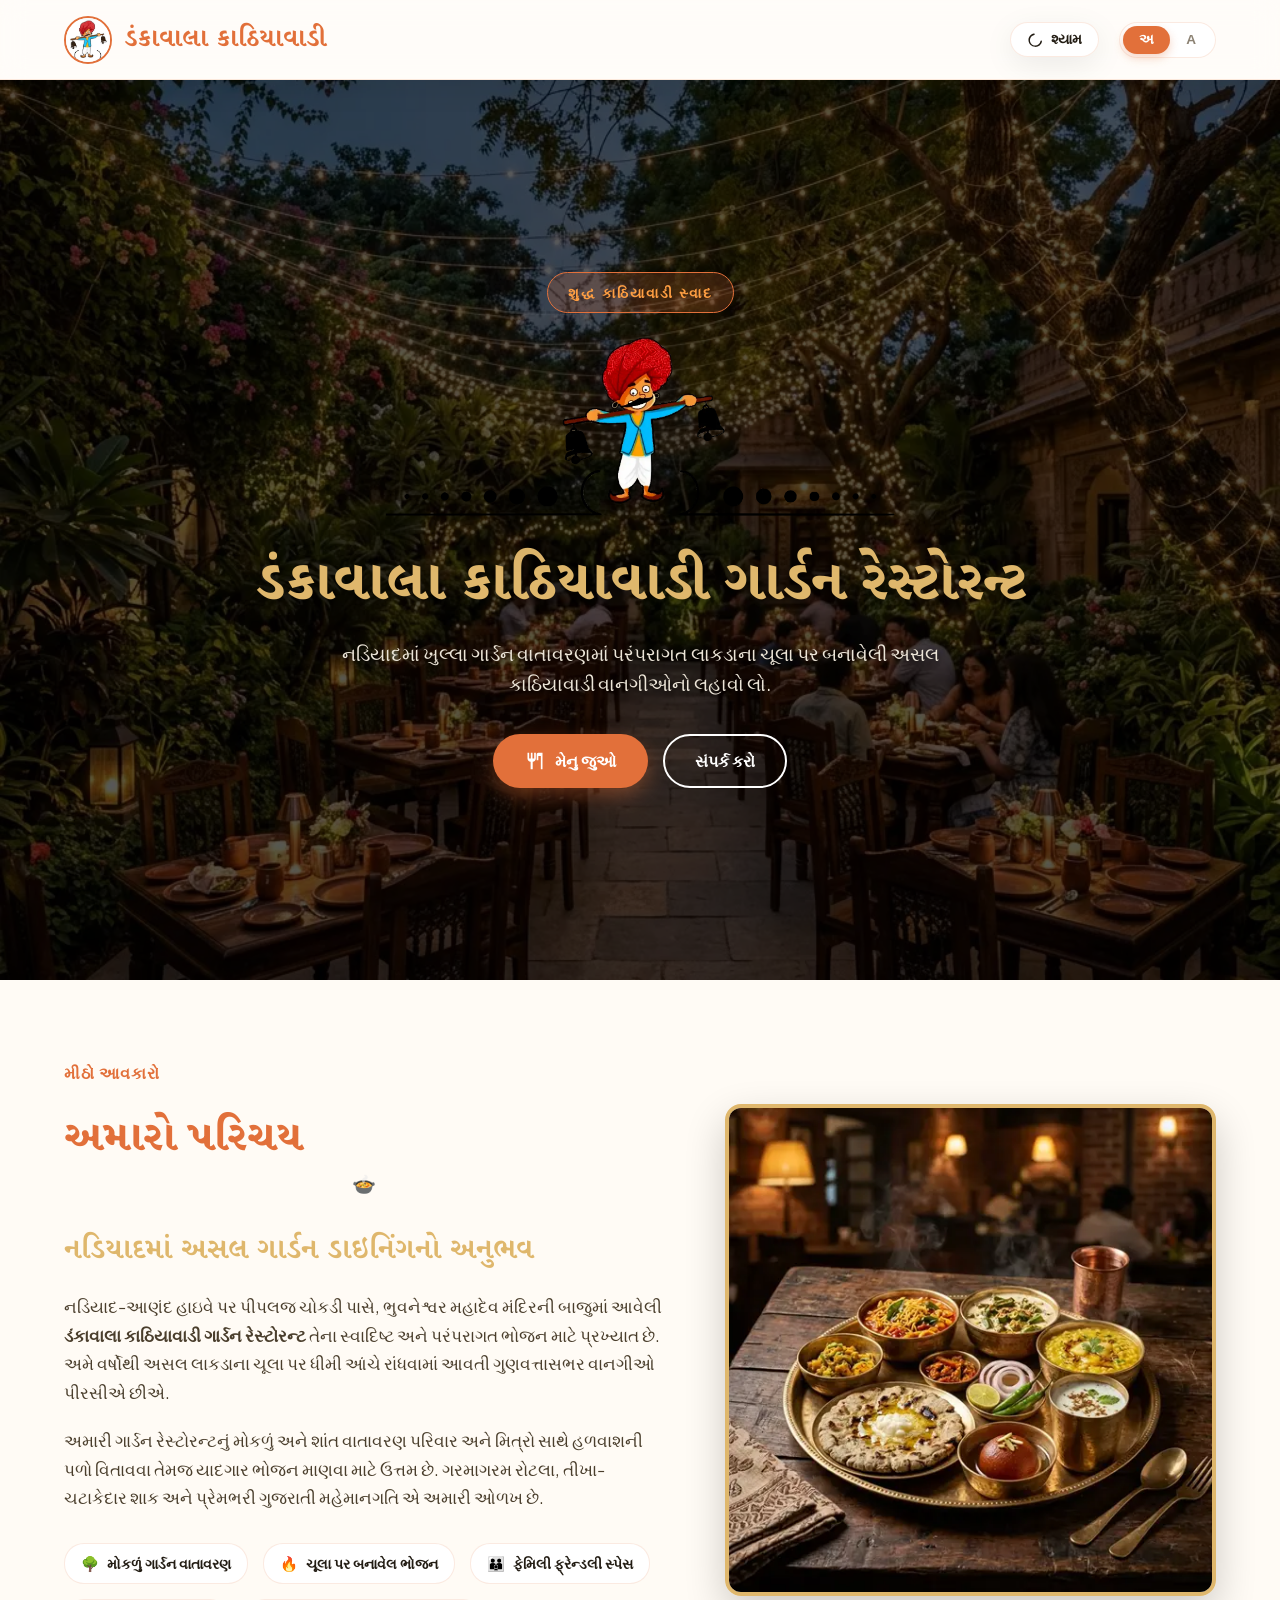
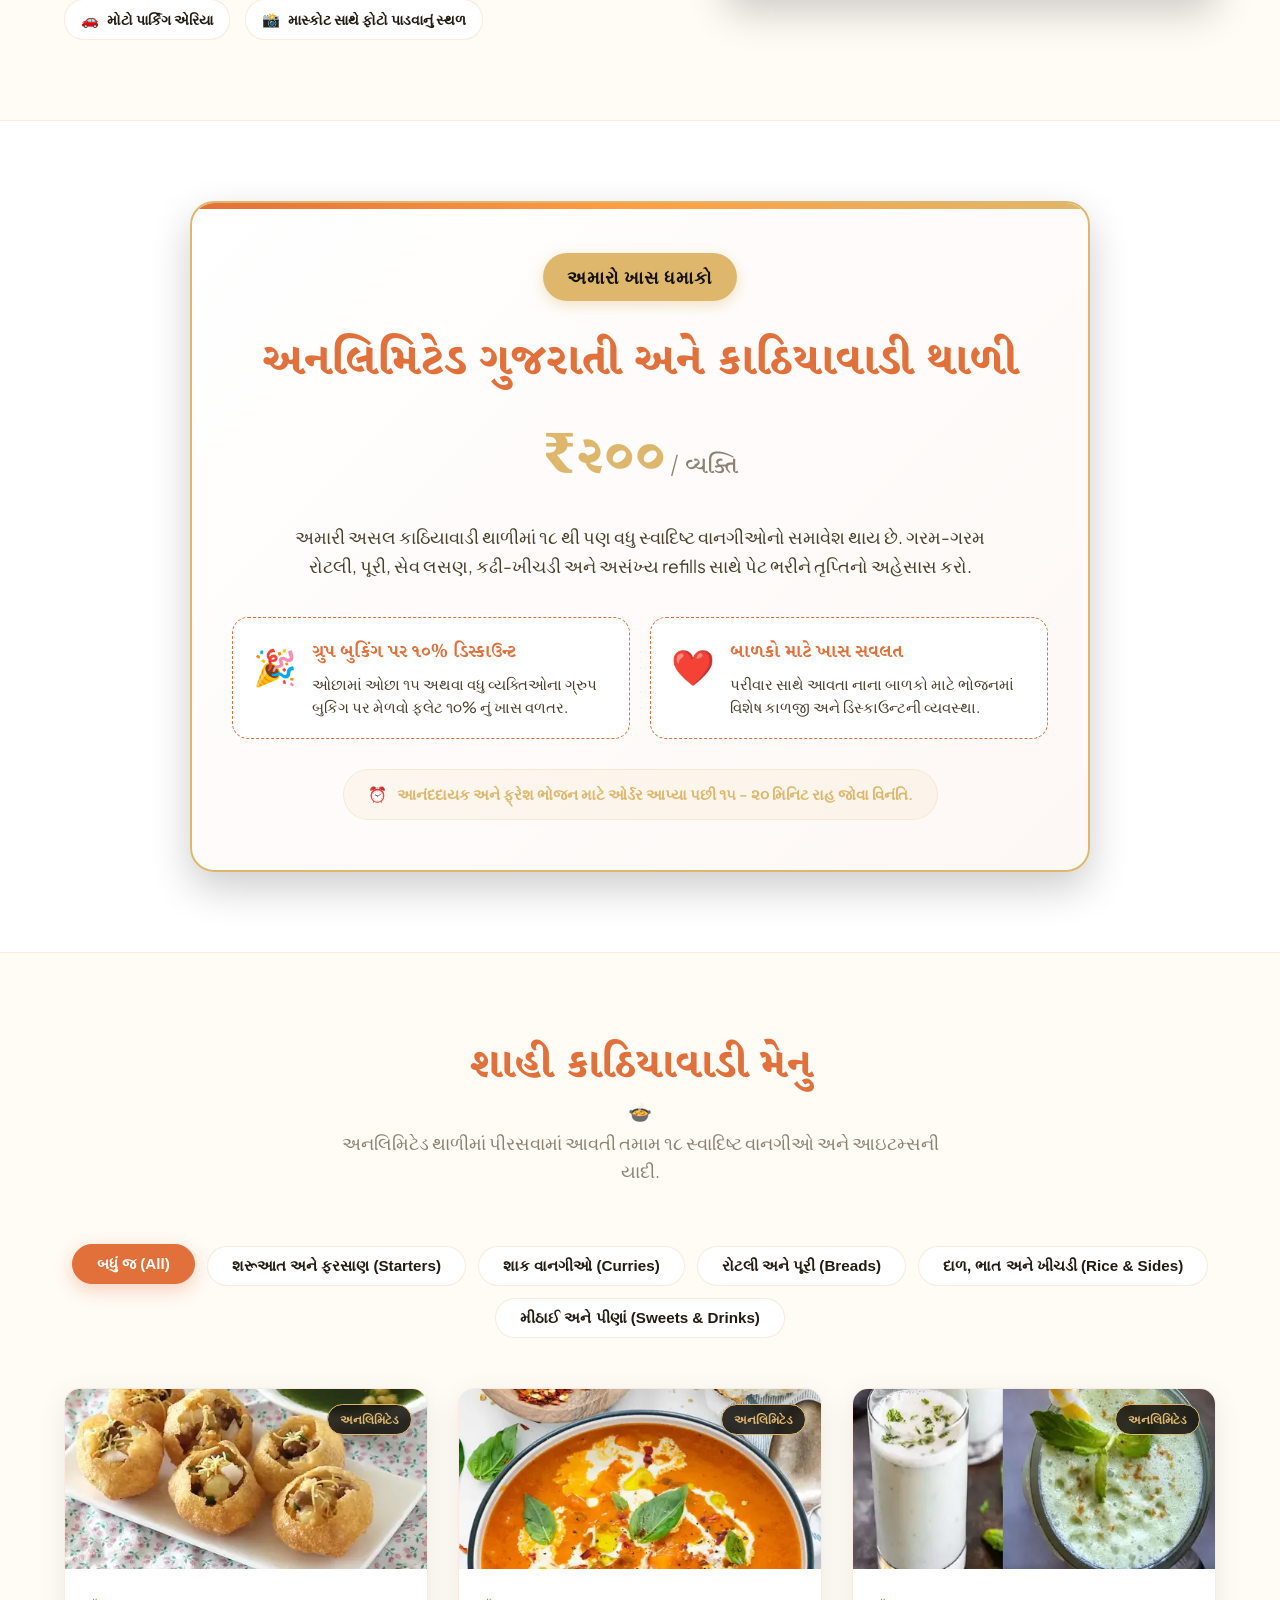
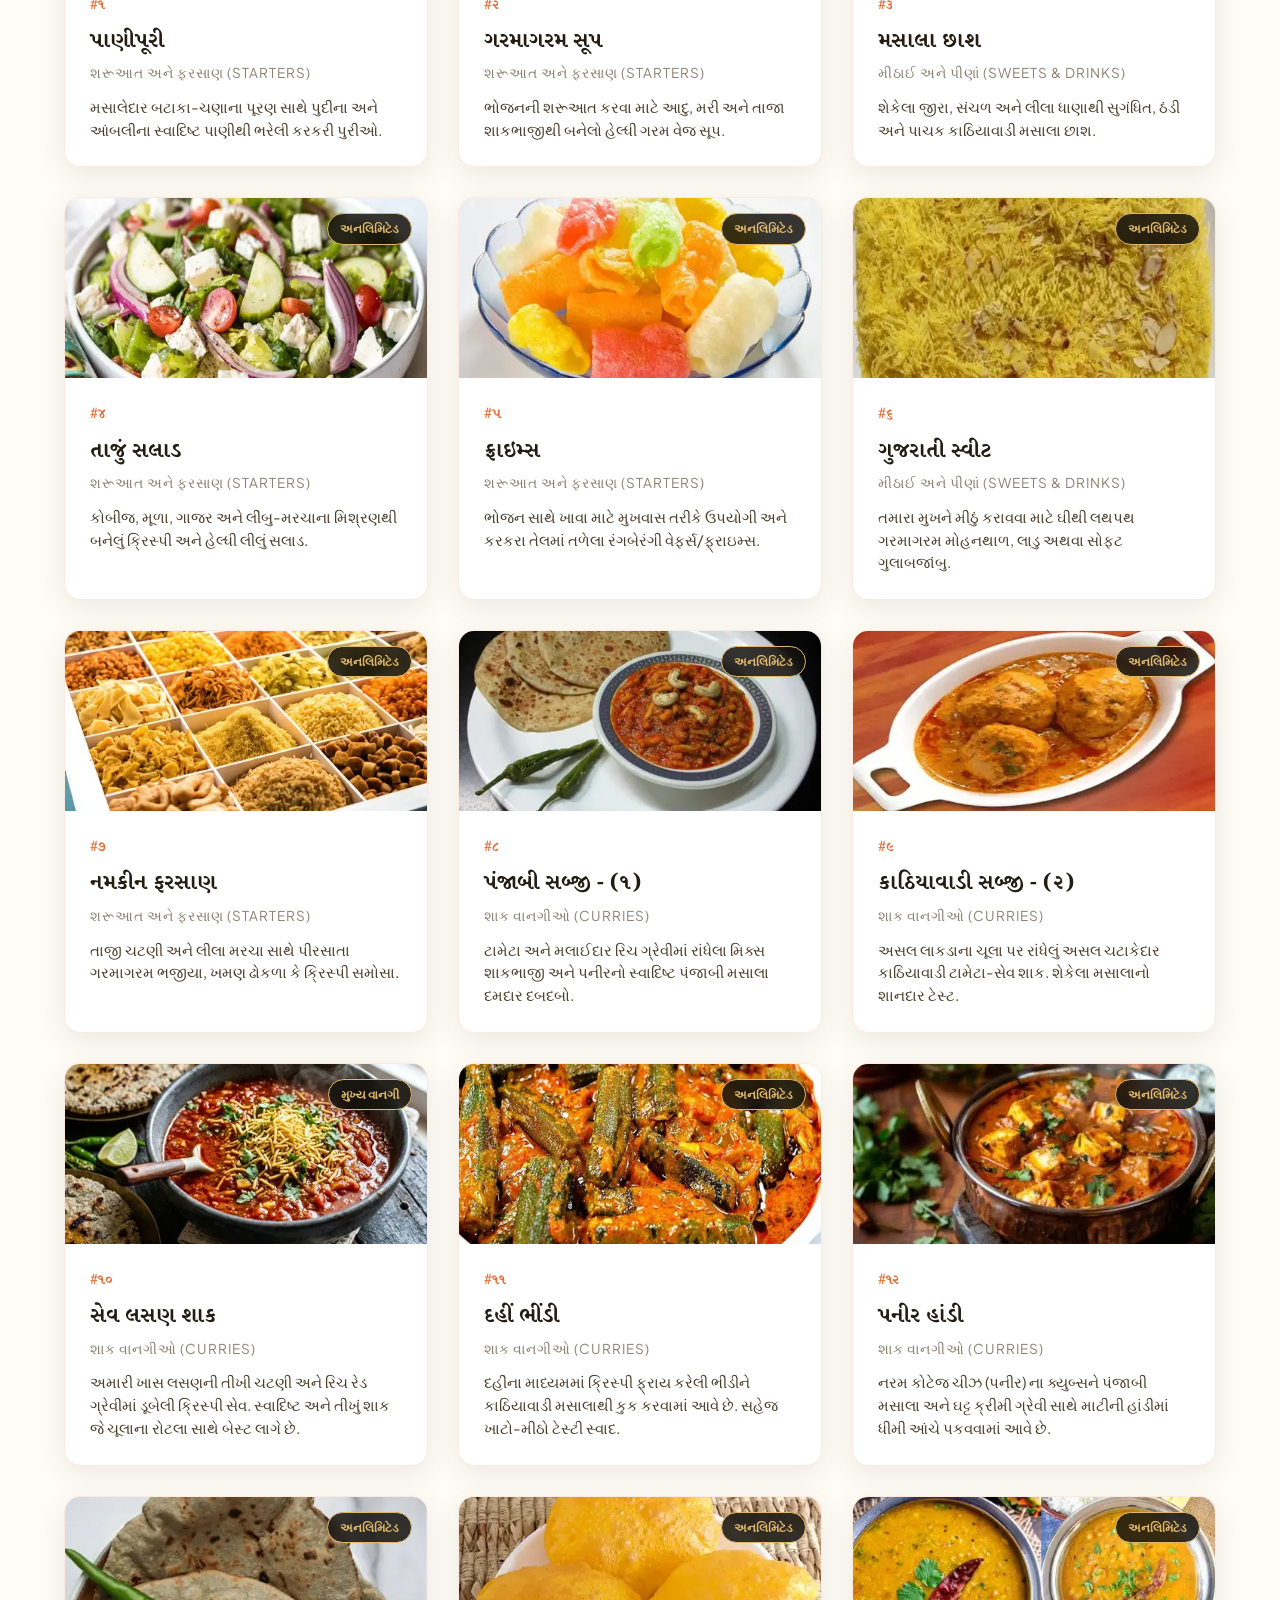
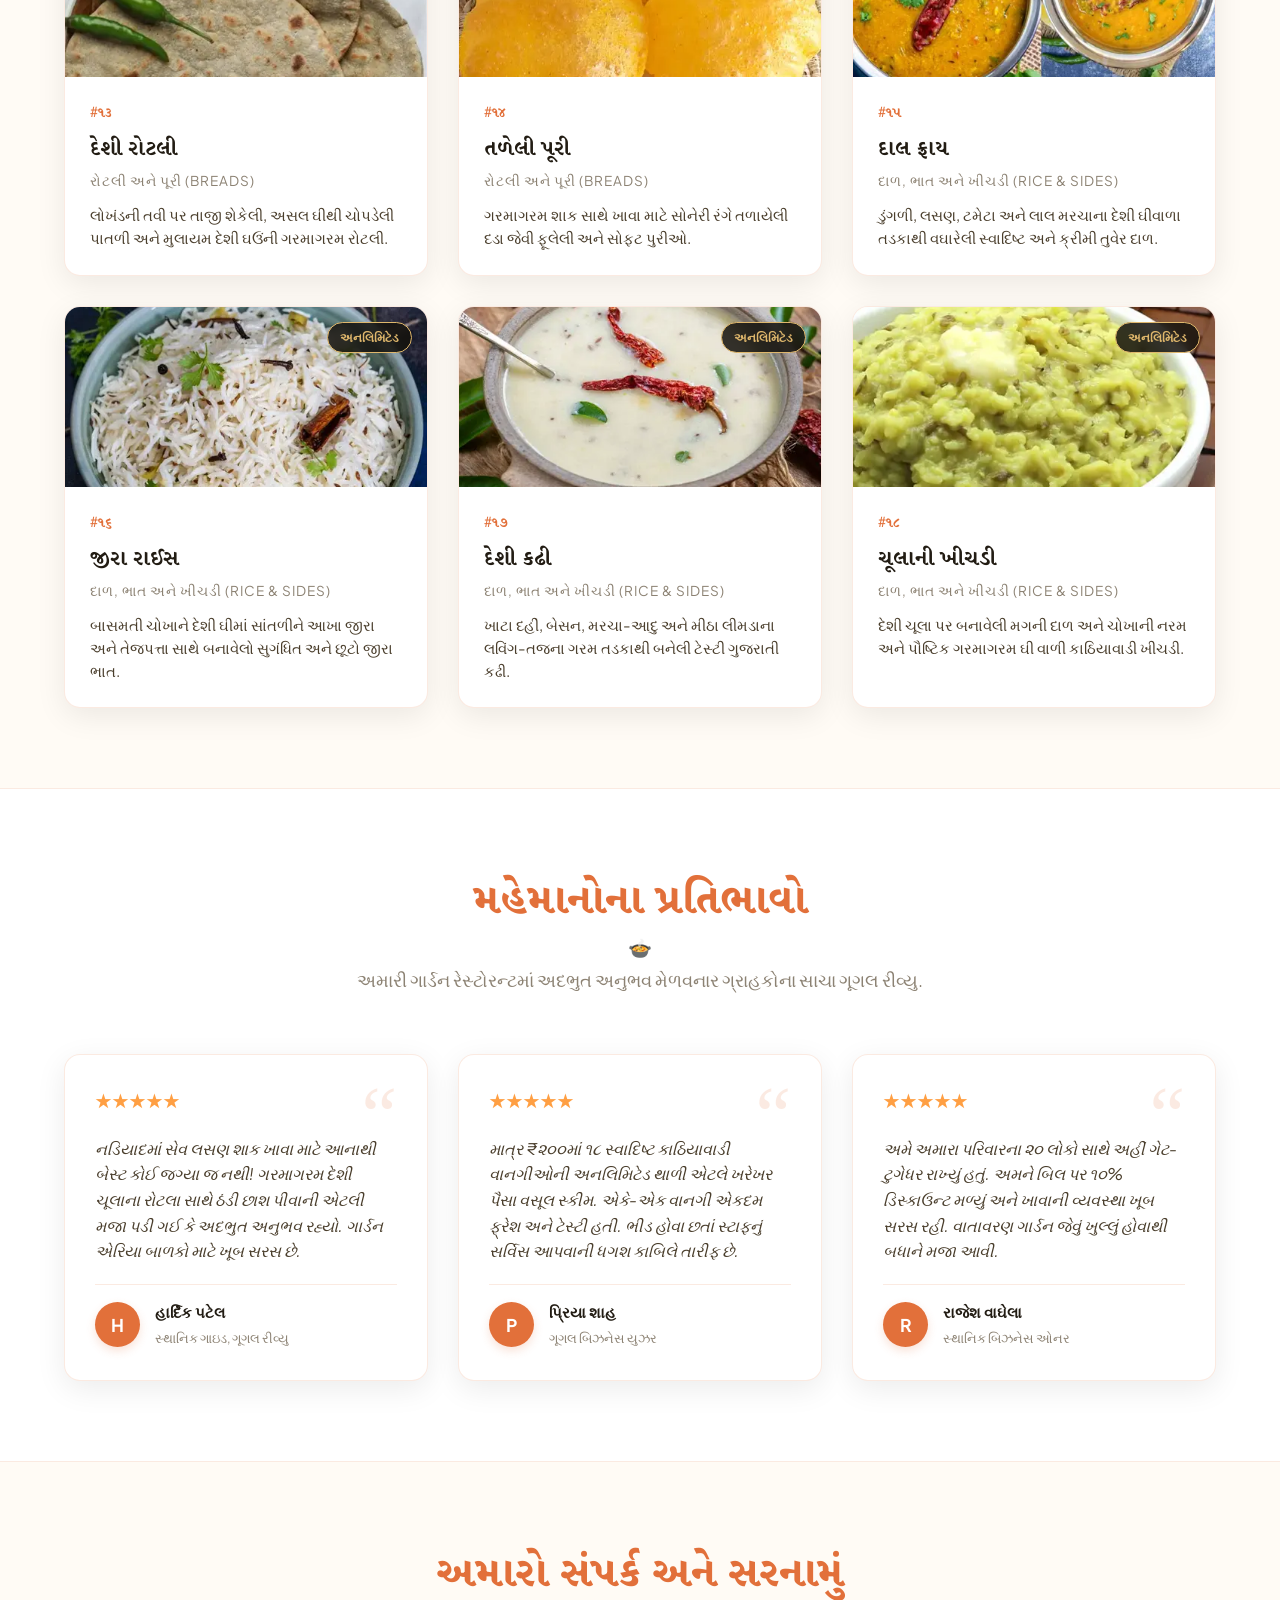
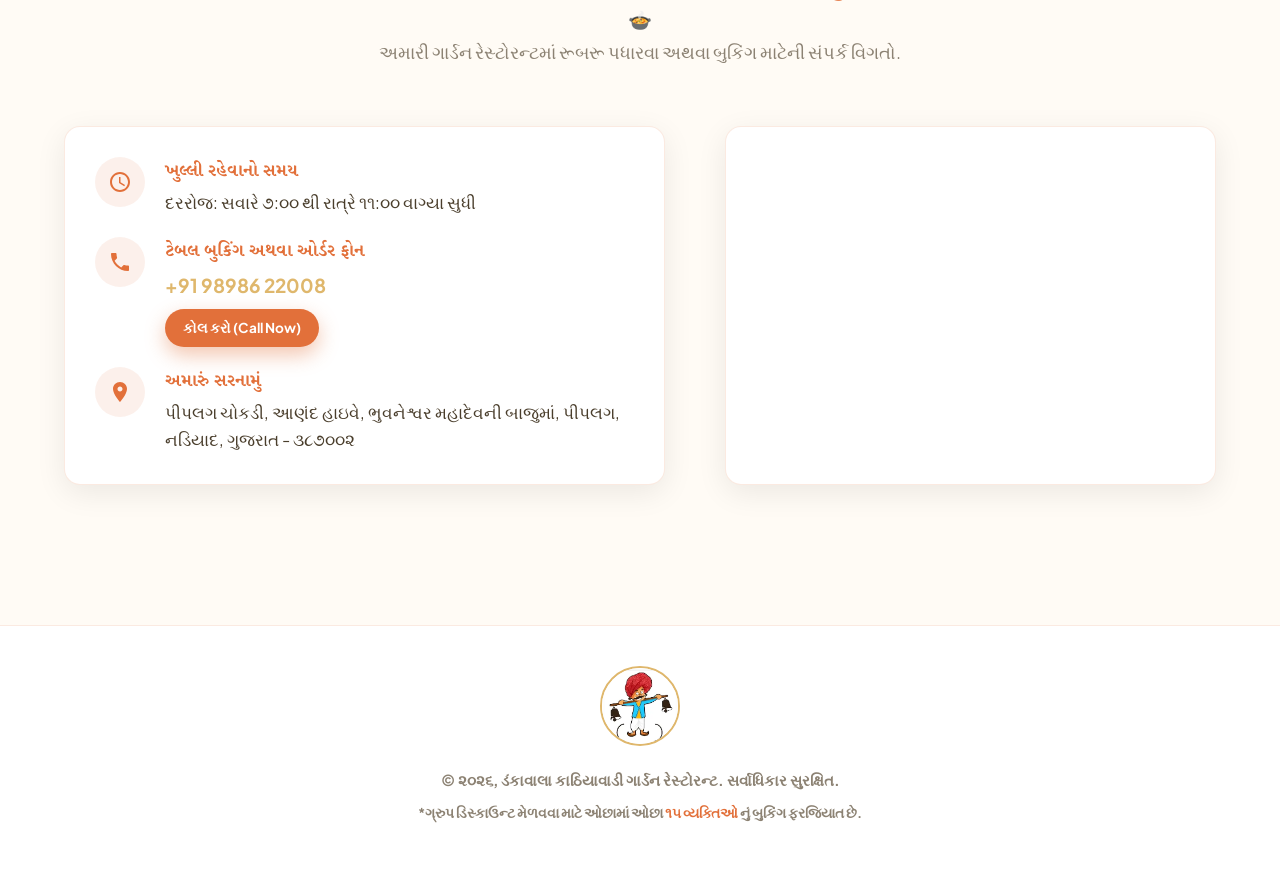
==== commit 1a4b76be: "Dynamic menu generation; Add no script fallback" ====
--- a/pages/index.html
+++ b/pages/index.html
@@ -94,6 +94,10 @@
 </head>
 
 <body>
+    <noscript>
+        <meta http-equiv="refresh" content="0; url=https://github.com/mitulvaghamshi/dankawala/blob/main/README.md">
+    </noscript>
+
     <!-- Top Navigation -->
     <nav class="nav-bar">
         <a href="#" class="nav-logo" id="nav-logo-link">
@@ -109,13 +113,13 @@
                 <svg id="theme-moon-icon" viewBox="0 0 24 24">
                     <path d="M12.3 22h-.1c-5.5 0-10-4.5-10-10 0-4.8 3.5-8.9 8.2-9.8.6-.1 1.2.3 1.3.9.1.6-.3 1.2-.9 1.3-3.7.7-6.4 4-6.4 7.8 0 4.4 3.6 8 8 8 3.8 0 7.1-2.7 7.8-6.4.1-.6.7-1 1.3-.9.6.1 1 .7.9 1.3-.9 4.7-5 8.2-9.8 8.2z" />
                 </svg>
-                <span id="theme-toggle-text">શ્યામ મોડ</span>
+                <span class="theme-mode-text" id="theme-toggle-text">શ્વેત</span>
             </button>
 
             <!-- Language Toggle Switcher -->
             <div class="lang-switch-wrapper">
-                <button class="lang-option active" id="lang-gu" onclick="setLanguage('gu')">ગુજરાતી</button>
-                <button class="lang-option" id="lang-en" onclick="setLanguage('en')">English</button>
+                <button class="lang-option active" id="lang-gu" onclick="setLanguage('gu')">અ</button>
+                <button class="lang-option" id="lang-en" onclick="setLanguage('en')">A</button>
             </div>
         </div>
     </nav>
@@ -169,7 +173,7 @@
                 <span class="thali-badge" id="thali-badge-text">અમારો ખાસ ધમાકો</span>
                 <h2 class="thali-title" id="thali-title-text">અનલિમિટેડ ગુજરાતી અને કાઠિયાવાડી થાળી</h2>
                 <div class="thali-price">
-                    <span id="thali-currency">₹</span>૨૦૦<span class="small" id="thali-per-person">/ વ્યક્તિ</span>
+                    <span id="thali-currency">₹</span><span class="small" id="thali-per-person">/ વ્યક્તિ</span>
                 </div>
                 <p class="thali-desc" id="thali-desc-text">અમારી અસલ કાઠિયાવાડી થાળીમાં ૧૮ થી પણ વધુ સ્વાદિષ્ટ વાનગીઓનો સમાવેશ થાય છે. ગરમ-ગરમ રોટલી, પૂરી, સેવ લસણ, કઢી-ખીચડી અને અસંખ્યrefills સાથે પેટ ભરીને તૃપ્તિનો અહેસાસ કરો.</p>
 
@@ -211,7 +215,7 @@
             <button class="filter-btn" onclick="filterMenu('curries', this)" id="filter-curries">શાક વાનગીઓ (Curries)</button>
             <button class="filter-btn" onclick="filterMenu('breads', this)" id="filter-breads">રોટલી અને પૂરી (Breads)</button>
             <button class="filter-btn" onclick="filterMenu('sides', this)" id="filter-sides">દાળ, ભાત અને ખીચડી (Rice & Sides)</button>
-            <button class="filter-btn" onclick="filterMenu('sweets-drinks', this)" id="filter-drinks">મીઠાઈ અને પીણાં (Sweets & Drinks)</button>
+            <button class="filter-btn" onclick="filterMenu('drinks', this)" id="filter-drinks">મીઠાઈ અને પીણાં (Sweets & Drinks)</button>
         </div>
 
         <!-- Menu Cards Grid -->
@@ -219,13 +223,13 @@
             <!-- Dynamic items will be controlled/injected by JS but written statically here for SEO -->
 
             <!-- Item 1: Panipuri -->
-            <div class="menu-card fade-in-card" data-category="starters">
-                <div class="menu-card-img">
-                    <img src="items/1.panipuri.opt.webp" alt="Spicy Sev Lasan Curry">
+            <div class="menu-card fade-in-card" id="menu-card-1" data-category="starters">
+                <div class="menu-card-img">
+                    <img id="menu-card-img-1" src="items/1.Panipuri.webp" alt="Panipuri (પાણીપૂરી)">
                     <span class="menu-card-badge" id="badge-item-1">Unlimited</span>
                 </div>
                 <div class="menu-card-details">
-                    <span class="menu-card-num">#૧</span>
+                    <span class="menu-card-num" id="menu-card-num-1">#૧</span>
                     <h3 class="menu-card-title" id="title-item-1">પાણીપૂરી</h3>
                     <span class="menu-card-eng" id="eng-item-1">Panipuri</span>
                     <p class="menu-card-desc" id="desc-item-1">મસાલેદાર બટાકા-ચણાના પૂરણ સાથે પુદીના અને આંબલીના સ્વાદિષ્ટ પાણીથી ભરેલી કરકરી પુરીઓ.</p>
@@ -233,13 +237,13 @@
             </div>
 
             <!-- Item 2: Soup -->
-            <div class="menu-card fade-in-card" data-category="starters">
-                <div class="menu-card-img">
-                    <img src="items/2.soup.opt.webp" alt="Spicy Sev Lasan Curry">
+            <div class="menu-card fade-in-card" id="menu-card-2" data-category="starters">
+                <div class="menu-card-img">
+                    <img id="menu-card-img-2" src="items/2.Hot Vegetable Soup.webp" alt="Hot Vegetable Soup (ગરમાગરમ સૂપ)">
                     <span class="menu-card-badge" id="badge-item-2">Unlimited</span>
                 </div>
                 <div class="menu-card-details">
-                    <span class="menu-card-num">#૨</span>
+                    <span class="menu-card-num" id="menu-card-num-2">#૨</span>
                     <h3 class="menu-card-title" id="title-item-2">ગરમાગરમ સૂપ</h3>
                     <span class="menu-card-eng" id="eng-item-2">Hot Vegetable Soup</span>
                     <p class="menu-card-desc" id="desc-item-2">ભોજનની શરૂઆત કરવા માટે આદુ, મરી અને તાજા શાકભાજીથી બનેલો હેલ્ધી ગરમ વેજ સૂપ.</p>
@@ -247,27 +251,27 @@
             </div>
 
             <!-- Item 3: Chaas -->
-            <div class="menu-card fade-in-card" data-category="sweets-drinks">
-                <div class="menu-card-img">
-                    <img src="items/3.chaas.opt.webp" alt="Spicy Sev Lasan Curry">
+            <div class="menu-card fade-in-card" id="menu-card-3" data-category="sweets-drinks">
+                <div class="menu-card-img">
+                    <img id="menu-card-img-3" src="items/3.Masala Buttermilk.webp" alt="Masala Buttermilk (મસાલા છાશ)">
                     <span class="menu-card-badge" id="badge-item-3">Unlimited</span>
                 </div>
                 <div class="menu-card-details">
-                    <span class="menu-card-num">#૩</span>
+                    <span class="menu-card-num" id="menu-card-num-3">#૩</span>
                     <h3 class="menu-card-title" id="title-item-3">મસાલા છાશ</h3>
-                    <span class="menu-card-eng" id="eng-item-3">Spiced Buttermilk</span>
+                    <span class="menu-card-eng" id="eng-item-3">Masala Buttermilk</span>
                     <p class="menu-card-desc" id="desc-item-3">શેકેલા જીરા, સંચળ અને લીલા ધાણાથી સુગંધિત, ઠંડી અને પાચક કાઠિયાવાડી મસાલા છાશ.</p>
                 </div>
             </div>
 
             <!-- Item 4: Salad -->
-            <div class="menu-card fade-in-card" data-category="starters">
-                <div class="menu-card-img">
-                    <img src="items/4.salad.opt.webp" alt="Spicy Sev Lasan Curry">
+            <div class="menu-card fade-in-card" id="menu-card-4" data-category="starters">
+                <div class="menu-card-img">
+                    <img id="menu-card-img-4" src="items/4.Fresh Green Salad.webp" alt="Fresh Green Salad (તાજું સલાડ)">
                     <span class="menu-card-badge" id="badge-item-4">Unlimited</span>
                 </div>
                 <div class="menu-card-details">
-                    <span class="menu-card-num">#૪</span>
+                    <span class="menu-card-num" id="menu-card-num-4">#૪</span>
                     <h3 class="menu-card-title" id="title-item-4">તાજું સલાડ</h3>
                     <span class="menu-card-eng" id="eng-item-4">Fresh Green Salad</span>
                     <p class="menu-card-desc" id="desc-item-4">કોબીજ, મૂળા, ગાજર અને લીંબુ-મરચાના મિશ્રણથી બનેલું ક્રિસ્પી અને હેલ્ધી લીલું સલાડ.</p>
@@ -275,13 +279,13 @@
             </div>
 
             <!-- Item 5: Fryms -->
-            <div class="menu-card fade-in-card" data-category="starters">
-                <div class="menu-card-img">
-                    <img src="items/5.fraims.opt.webp" alt="Spicy Sev Lasan Curry">
+            <div class="menu-card fade-in-card" id="menu-card-5" data-category="starters">
+                <div class="menu-card-img">
+                    <img id="menu-card-img-5" src="items/5.Crunchy Fryms.webp" alt="Crunchy Fryms (ફ્રાઇમ્સ)">
                     <span class="menu-card-badge" id="badge-item-5">Unlimited</span>
                 </div>
                 <div class="menu-card-details">
-                    <span class="menu-card-num">#૫</span>
+                    <span class="menu-card-num" id="menu-card-num-5">#૫</span>
                     <h3 class="menu-card-title" id="title-item-5">ફ્રાઇમ્સ</h3>
                     <span class="menu-card-eng" id="eng-item-5">Fryms & Papad</span>
                     <p class="menu-card-desc" id="desc-item-5">ભોજન સાથે ખાવા માટે મુખવાસ તરીકે ઉપયોગી અને કરકરા તેલમાં તળેલા રંગબેરંગી વેફર્સ/ફ્રાઇમ્સ.</p>
@@ -289,13 +293,13 @@
             </div>
 
             <!-- Item 6: Sweet -->
-            <div class="menu-card fade-in-card" data-category="sweets-drinks">
-                <div class="menu-card-img">
-                    <img src="items/6.sweet.opt.webp" alt="Spicy Sev Lasan Curry">
+            <div class="menu-card fade-in-card" id="menu-card-6" data-category="sweets-drinks">
+                <div class="menu-card-img">
+                    <img id="menu-card-img-6" src="items/6.Gujarati Sweet.webp" alt="Gujarati Sweet (ગુજરાતી સ્વીટ)">
                     <span class="menu-card-badge" id="badge-item-6">Unlimited</span>
                 </div>
                 <div class="menu-card-details">
-                    <span class="menu-card-num">#૬</span>
+                    <span class="menu-card-num" id="menu-card-num-6">#૬</span>
                     <h3 class="menu-card-title" id="title-item-6">ગુજરાતી સ્વીટ</h3>
                     <span class="menu-card-eng" id="eng-item-6">Traditional Sweet</span>
                     <p class="menu-card-desc" id="desc-item-6">તમારા મુખને મીઠું કરાવવા માટે ઘીથી લથપથ ગરમાગરમ મોહનથાળ, લાડુ અથવા સોફ્ટ ગુલાબજાંબુ.</p>
@@ -303,13 +307,13 @@
             </div>
 
             <!-- Item 7: Farsan -->
-            <div class="menu-card fade-in-card" data-category="starters">
-                <div class="menu-card-img">
-                    <img src="items/7.farsan.opt.webp" alt="Spicy Sev Lasan Curry">
+            <div class="menu-card fade-in-card" id="menu-card-7" data-category="starters">
+                <div class="menu-card-img">
+                    <img id="menu-card-img-7" src="items/7.Namkeen Farsan.webp" alt="Namkeen Farsan (નમકીન ફરસાણ)">
                     <span class="menu-card-badge" id="badge-item-7">Unlimited</span>
                 </div>
                 <div class="menu-card-details">
-                    <span class="menu-card-num">#૭</span>
+                    <span class="menu-card-num" id="menu-card-num-7">#૭</span>
                     <h3 class="menu-card-title" id="title-item-7">નમકીન ફરસાણ</h3>
                     <span class="menu-card-eng" id="eng-item-7">Traditional Farsan</span>
                     <p class="menu-card-desc" id="desc-item-7">તાજી ચટણી અને લીલા મરચા સાથે પીરસાતા ગરમાગરમ ભજીયા, ખમણ ઢોકળા કે ક્રિસ્પી સમોસા.</p>
@@ -317,13 +321,13 @@
             </div>
 
             <!-- Item 8: Punjabi Subji 1 -->
-            <div class="menu-card fade-in-card" data-category="curries">
-                <div class="menu-card-img">
-                    <img src="items/8.punjabi.opt.webp" alt="Spicy Sev Lasan Curry">
+            <div class="menu-card fade-in-card" id="menu-card-8" data-category="curries">
+                <div class="menu-card-img">
+                    <img id="menu-card-img-8" src="items/8.Punjabi Subji (1).webp" alt="Punjabi Subji (1) (પંજાબી સબ્જી - (૧))">
                     <span class="menu-card-badge" id="badge-item-8">Unlimited</span>
                 </div>
                 <div class="menu-card-details">
-                    <span class="menu-card-num">#૮</span>
+                    <span class="menu-card-num" id="menu-card-num-8">#૮</span>
                     <h3 class="menu-card-title" id="title-item-8">પંજાબી સબ્જી - (૧)</h3>
                     <span class="menu-card-eng" id="eng-item-8">Veg Makhanwala</span>
                     <p class="menu-card-desc" id="desc-item-8">ટામેટા અને મલાઈદાર રિચ ગ્રેવીમાં રાંધેલા મિક્સ શાકભાજી અને પનીરનો સ્વાદિષ્ટ પંજાબી મસાલા દમદાર દબદબો.</p>
@@ -331,13 +335,13 @@
             </div>
 
             <!-- Item 9: Kathiyawadi Subji 2 -->
-            <div class="menu-card fade-in-card" data-category="curries">
-                <div class="menu-card-img">
-                    <img src="items/9.kathiyawadi.opt.webp" alt="Spicy Sev Lasan Curry">
+            <div class="menu-card fade-in-card" id="menu-card-9" data-category="curries">
+                <div class="menu-card-img">
+                    <img id="menu-card-img-9" src="items/9.Kathiyawadi Subji (2).webp" alt="Kathiyawadi Subji (2) (કાઠિયાવાડી સબ્જી - (૨))">
                     <span class="menu-card-badge" id="badge-item-9">Unlimited</span>
                 </div>
                 <div class="menu-card-details">
-                    <span class="menu-card-num">#૯</span>
+                    <span class="menu-card-num" id="menu-card-num-9">#૯</span>
                     <h3 class="menu-card-title" id="title-item-9">કાઠિયાવાડી સબ્જી - (૨)</h3>
                     <span class="menu-card-eng" id="eng-item-9">Sev Tameta Nu Shaak</span>
                     <p class="menu-card-desc" id="desc-item-9">શેકેલા મસાલા અને લાલ ટમેટાની ગ્રેવીમાં તીખા સેવ નાખી ચૂલા પર રાંધેલું અસલ ચટાકેદાર કાઠિયાવાડી ટામેટા-સેવ શાક.</p>
@@ -345,13 +349,13 @@
             </div>
 
             <!-- Item 10: Sev Lasan -->
-            <div class="menu-card fade-in-card" data-category="curries">
-                <div class="menu-card-img">
-                    <img src="items/10.sevlasan.opt.webp" alt="Spicy Sev Lasan Curry">
+            <div class="menu-card fade-in-card" id="menu-card-10" data-category="curries">
+                <div class="menu-card-img">
+                    <img id="menu-card-img-10" src="items/10.Sev Lasan Curry.webp" alt="Sev Lasan Curry (સેવ લસણ શાક)">
                     <span class="menu-card-badge" id="badge-item-10">Signature</span>
                 </div>
                 <div class="menu-card-details">
-                    <span class="menu-card-num">#૧૦</span>
+                    <span class="menu-card-num" id="menu-card-num-10">#૧૦</span>
                     <h3 class="menu-card-title" id="title-item-10">સેવ લસણ શાક</h3>
                     <span class="menu-card-eng" id="eng-item-10">Sev Lasan Curry</span>
                     <p class="menu-card-desc" id="desc-item-10">અમારી ખાસ લસણની તીખી ચટણી અને રિચ રેડ ગ્રેવીમાં ડૂબેલી ક્રિસ્પી સેવ. સ્વાદિષ્ટ અને તીખું શાક જે ચૂલાના રોટલા સાથે બેસ્ટ લાગે છે.</p>
@@ -359,13 +363,13 @@
             </div>
 
             <!-- Item 11: Dahi Bhindi -->
-            <div class="menu-card fade-in-card" data-category="curries">
-                <div class="menu-card-img">
-                    <img src="items/11.dahibhindi.opt.webp" alt="Spicy Sev Lasan Curry">
+            <div class="menu-card fade-in-card" id="menu-card-11" data-category="curries">
+                <div class="menu-card-img">
+                    <img id="menu-card-img-11" src="items/11.Dahi Bhindi.webp" alt="Dahi Bhindi (દહીં ભીંડી)">
                     <span class="menu-card-badge" id="badge-item-11">Unlimited</span>
                 </div>
                 <div class="menu-card-details">
-                    <span class="menu-card-num">#૧૧</span>
+                    <span class="menu-card-num" id="menu-card-num-11">#૧૧</span>
                     <h3 class="menu-card-title" id="title-item-11">દહીં ભીંડી</h3>
                     <span class="menu-card-eng" id="eng-item-11">Dahi Bhindi</span>
                     <p class="menu-card-desc" id="desc-item-11">દહીંના માધ્યમમાં ક્રિસ્પી ફ્રાય કરેલી ભીંડીને કાઠિયાવાડી મસાલાથી કુક કરવામાં આવે છે. સહેજ ખાટો-મીઠો ટેસ્ટી સ્વાદ.</p>
@@ -373,13 +377,13 @@
             </div>
 
             <!-- Item 12: Paneer Handi -->
-            <div class="menu-card fade-in-card" data-category="curries">
-                <div class="menu-card-img">
-                    <img src="items/12.panirhandi.opt.webp" alt="Spicy Sev Lasan Curry">
+            <div class="menu-card fade-in-card" id="menu-card-12" data-category="curries">
+                <div class="menu-card-img">
+                    <img id="menu-card-img-12" src="items/12.Paneer Handi.webp" alt="Paneer Handi (પનીર હાંડી)">
                     <span class="menu-card-badge" id="badge-item-12">Unlimited</span>
                 </div>
                 <div class="menu-card-details">
-                    <span class="menu-card-num">#૧૨</span>
+                    <span class="menu-card-num" id="menu-card-num-12">#૧૨</span>
                     <h3 class="menu-card-title" id="title-item-12">પનીર હાંડી</h3>
                     <span class="menu-card-eng" id="eng-item-12">Paneer Handi</span>
                     <p class="menu-card-desc" id="desc-item-12">નરમ કોટેજ ચીઝ (પનીર) ના ક્યુબ્સને પંજાબી મસાલા અને ઘટ્ટ ક્રીમી ગ્રેવી સાથે માટીની હાંડીમાં ધીમી આંચે પકવવામાં આવે છે.</p>
@@ -387,13 +391,13 @@
             </div>
 
             <!-- Item 13: Rotli -->
-            <div class="menu-card fade-in-card" data-category="breads">
-                <div class="menu-card-img">
-                    <img src="items/13.rotla.opt.webp" alt="Spicy Sev Lasan Curry">
+            <div class="menu-card fade-in-card" id="menu-card-13" data-category="breads">
+                <div class="menu-card-img">
+                    <img id="menu-card-img-13" src="items/13.Ghee Wheat Rotli.webp" alt="Ghee Wheat Rotli (દેશી રોટલી)">
                     <span class="menu-card-badge" id="badge-item-13">Unlimited</span>
                 </div>
                 <div class="menu-card-details">
-                    <span class="menu-card-num">#૧૩</span>
+                    <span class="menu-card-num" id="menu-card-num-13">#૧૩</span>
                     <h3 class="menu-card-title" id="title-item-13">દેશી રોટલી</h3>
                     <span class="menu-card-eng" id="eng-item-13">Hot Wheat Rotli</span>
                     <p class="menu-card-desc" id="desc-item-13">લોખંડની તવી પર તાજી શેકેલી, અસલ ઘીથી ચોપડેલી પાતળી અને મુલાયમ દેશી ઘઉંની ગરમાગરમ રોટલી.</p>
@@ -401,13 +405,13 @@
             </div>
 
             <!-- Item 14: Puri -->
-            <div class="menu-card fade-in-card" data-category="breads">
-                <div class="menu-card-img">
-                    <img src="items/14.puri.opt.webp" alt="Spicy Sev Lasan Curry">
+            <div class="menu-card fade-in-card" id="menu-card-14" data-category="breads">
+                <div class="menu-card-img">
+                    <img id="menu-card-img-14" src="items/14.Puffed Puri.webp" alt="Puffed Puri (તળેલી પૂરી)">
                     <span class="menu-card-badge" id="badge-item-14">Unlimited</span>
                 </div>
                 <div class="menu-card-details">
-                    <span class="menu-card-num">#૧૪</span>
+                    <span class="menu-card-num" id="menu-card-num-14">#૧૪</span>
                     <h3 class="menu-card-title" id="title-item-14">તળેલી પૂરી</h3>
                     <span class="menu-card-eng" id="eng-item-14">Fluffy Puris</span>
                     <p class="menu-card-desc" id="desc-item-14">ગરમાગરમ શાક સાથે ખાવા માટે સોનેરી રંગે તળાયેલી દડા જેવી ફૂલેલી અને સોફ્ટ પુરીઓ.</p>
@@ -415,13 +419,13 @@
             </div>
 
             <!-- Item 15: Dal Fry -->
-            <div class="menu-card fade-in-card" data-category="sides">
-                <div class="menu-card-img">
-                    <img src="items/15.dalfry.opt.webp" alt="Spicy Sev Lasan Curry">
+            <div class="menu-card fade-in-card" id="menu-card-15" data-category="sides">
+                <div class="menu-card-img">
+                    <img id="menu-card-img-15" src="items/15.Dal Fry.webp" alt="Dal Fry (દાલ ફ્રાય)">
                     <span class="menu-card-badge" id="badge-item-15">Unlimited</span>
                 </div>
                 <div class="menu-card-details">
-                    <span class="menu-card-num">#૧૫</span>
+                    <span class="menu-card-num" id="menu-card-num-15">#૧૫</span>
                     <h3 class="menu-card-title" id="title-item-15">દાલ ફ્રાય</h3>
                     <span class="menu-card-eng" id="eng-item-15">Dal Fry</span>
                     <p class="menu-card-desc" id="desc-item-15">ડુંગળી, લસણ, ટમેટા અને લાલ મરચાના દેશી ઘીવાળા તડકાથી વઘારેલી સ્વાદિષ્ટ અને ક્રીમી તુવેર દાળ.</p>
@@ -429,13 +433,13 @@
             </div>
 
             <!-- Item 16: Jeera Rice -->
-            <div class="menu-card fade-in-card" data-category="sides">
-                <div class="menu-card-img">
-                    <img src="items/16.jirarice.opt.webp" alt="Spicy Sev Lasan Curry">
+            <div class="menu-card fade-in-card" id="menu-card-16" data-category="sides">
+                <div class="menu-card-img">
+                    <img id="menu-card-img-16" src="items/16.Jeera Basmati Rice.webp" alt="Jeera Basmati Rice (જીરા રાઈસ)">
                     <span class="menu-card-badge" id="badge-item-16">Unlimited</span>
                 </div>
                 <div class="menu-card-details">
-                    <span class="menu-card-num">#૧૬</span>
+                    <span class="menu-card-num" id="menu-card-num-16">#૧૬</span>
                     <h3 class="menu-card-title" id="title-item-16">જીરા રાઈસ</h3>
                     <span class="menu-card-eng" id="eng-item-16">Jeera Rice</span>
                     <p class="menu-card-desc" id="desc-item-16">બાસમતી ચોખાને દેશી ઘીમાં સાંતળીને આખા જીરા અને તેજપત્તા સાથે બનાવેલો સુગંધિત અને છૂટો જીરા ભાત.</p>
@@ -443,13 +447,13 @@
             </div>
 
             <!-- Item 17: Kadhi -->
-            <div class="menu-card fade-in-card" data-category="sides">
-                <div class="menu-card-img">
-                    <img src="items/17.kadhi.opt.webp" alt="Spicy Sev Lasan Curry">
+            <div class="menu-card fade-in-card" id="menu-card-17" data-category="sides">
+                <div class="menu-card-img">
+                    <img id="menu-card-img-17" src="items/17.Traditional Kadhi.webp" alt="Traditional Kadhi (દેશી કઢી)">
                     <span class="menu-card-badge" id="badge-item-17">Unlimited</span>
                 </div>
                 <div class="menu-card-details">
-                    <span class="menu-card-num">#૧૭</span>
+                    <span class="menu-card-num" id="menu-card-num-17">#૧૭</span>
                     <h3 class="menu-card-title" id="title-item-17">દેશી કઢી</h3>
                     <span class="menu-card-eng" id="eng-item-17">Gujarati Kadhi</span>
                     <p class="menu-card-desc" id="desc-item-17">ખાટા દહીં, બેસન, મરચા-આદુ અને મીઠા લીમડાના લવિંગ-તજના ગરમ તડકાથી બનેલી ટેસ્ટી ગુજરાતી કઢી.</p>
@@ -457,19 +461,18 @@
             </div>
 
             <!-- Item 18: Khichdi -->
-            <div class="menu-card fade-in-card" data-category="sides">
-                <div class="menu-card-img">
-                    <img src="items/18.khichdi.opt.webp" alt="Spicy Sev Lasan Curry">
+            <div class="menu-card fade-in-card" id="menu-card-18" data-category="sides">
+                <div class="menu-card-img">
+                    <img id="menu-card-img-18" src="items/18.Woodfired Khichdi.webp" alt="Woodfired Khichdi (ચૂલાની ખીચડી)">
                     <span class="menu-card-badge" id="badge-item-18">Unlimited</span>
                 </div>
                 <div class="menu-card-details">
-                    <span class="menu-card-num">#૧૮</span>
+                    <span class="menu-card-num" id="menu-card-num-18">#૧૮</span>
                     <h3 class="menu-card-title" id="title-item-18">ચૂલાની ખીચડી</h3>
                     <span class="menu-card-eng" id="eng-item-18">Woodfired Khichdi</span>
                     <p class="menu-card-desc" id="desc-item-18">દેશી ચૂલા પર બનાવેલી મગની દાળ અને ચોખાની નરમ અને પૌષ્ટિક ગરમાગરમ ઘી વાળી કાઠિયાવાડી ખીચડી.</p>
                 </div>
             </div>
-
         </div>
     </section>
 
--- a/pages/style.css
+++ b/pages/style.css
@@ -242,6 +242,8 @@
 }
 
 .hero-logo-img {
+    width: 100%;
+    min-width: 220px;
     max-width: 520px;
     height: auto;
     margin-bottom: 10px;
@@ -987,10 +989,6 @@
         padding: 0 20px;
     }
 
-    .nav-logo span {
-        display: none;
-    }
-
     header.hero-section {
         height: auto;
         padding: 120px 20px 80px 20px;
@@ -1017,6 +1015,12 @@
     }
 }
 
+@media (max-width: 520px) {
+    .nav-logo span {
+        display: none;
+    }
+}
+
 /* Custom scrollbar for premium touch */
 ::-webkit-scrollbar {
     width: 10px;
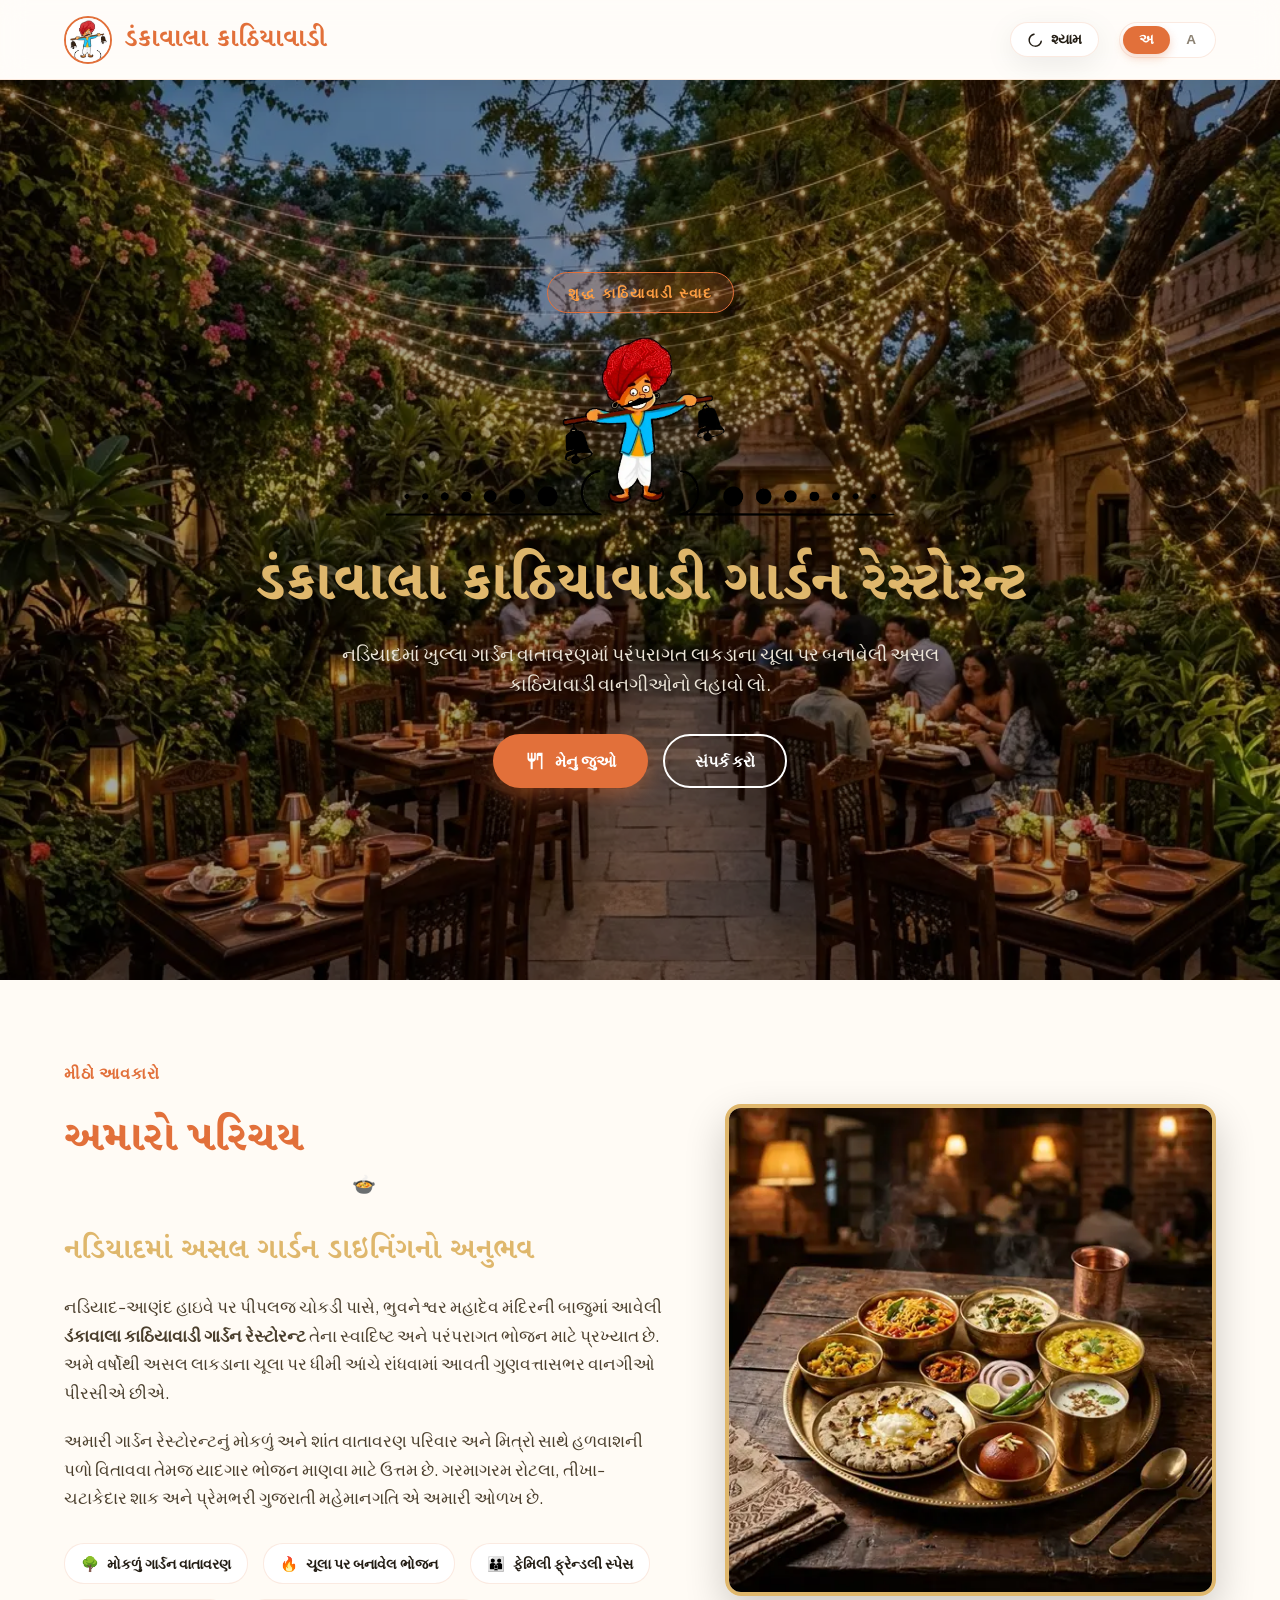
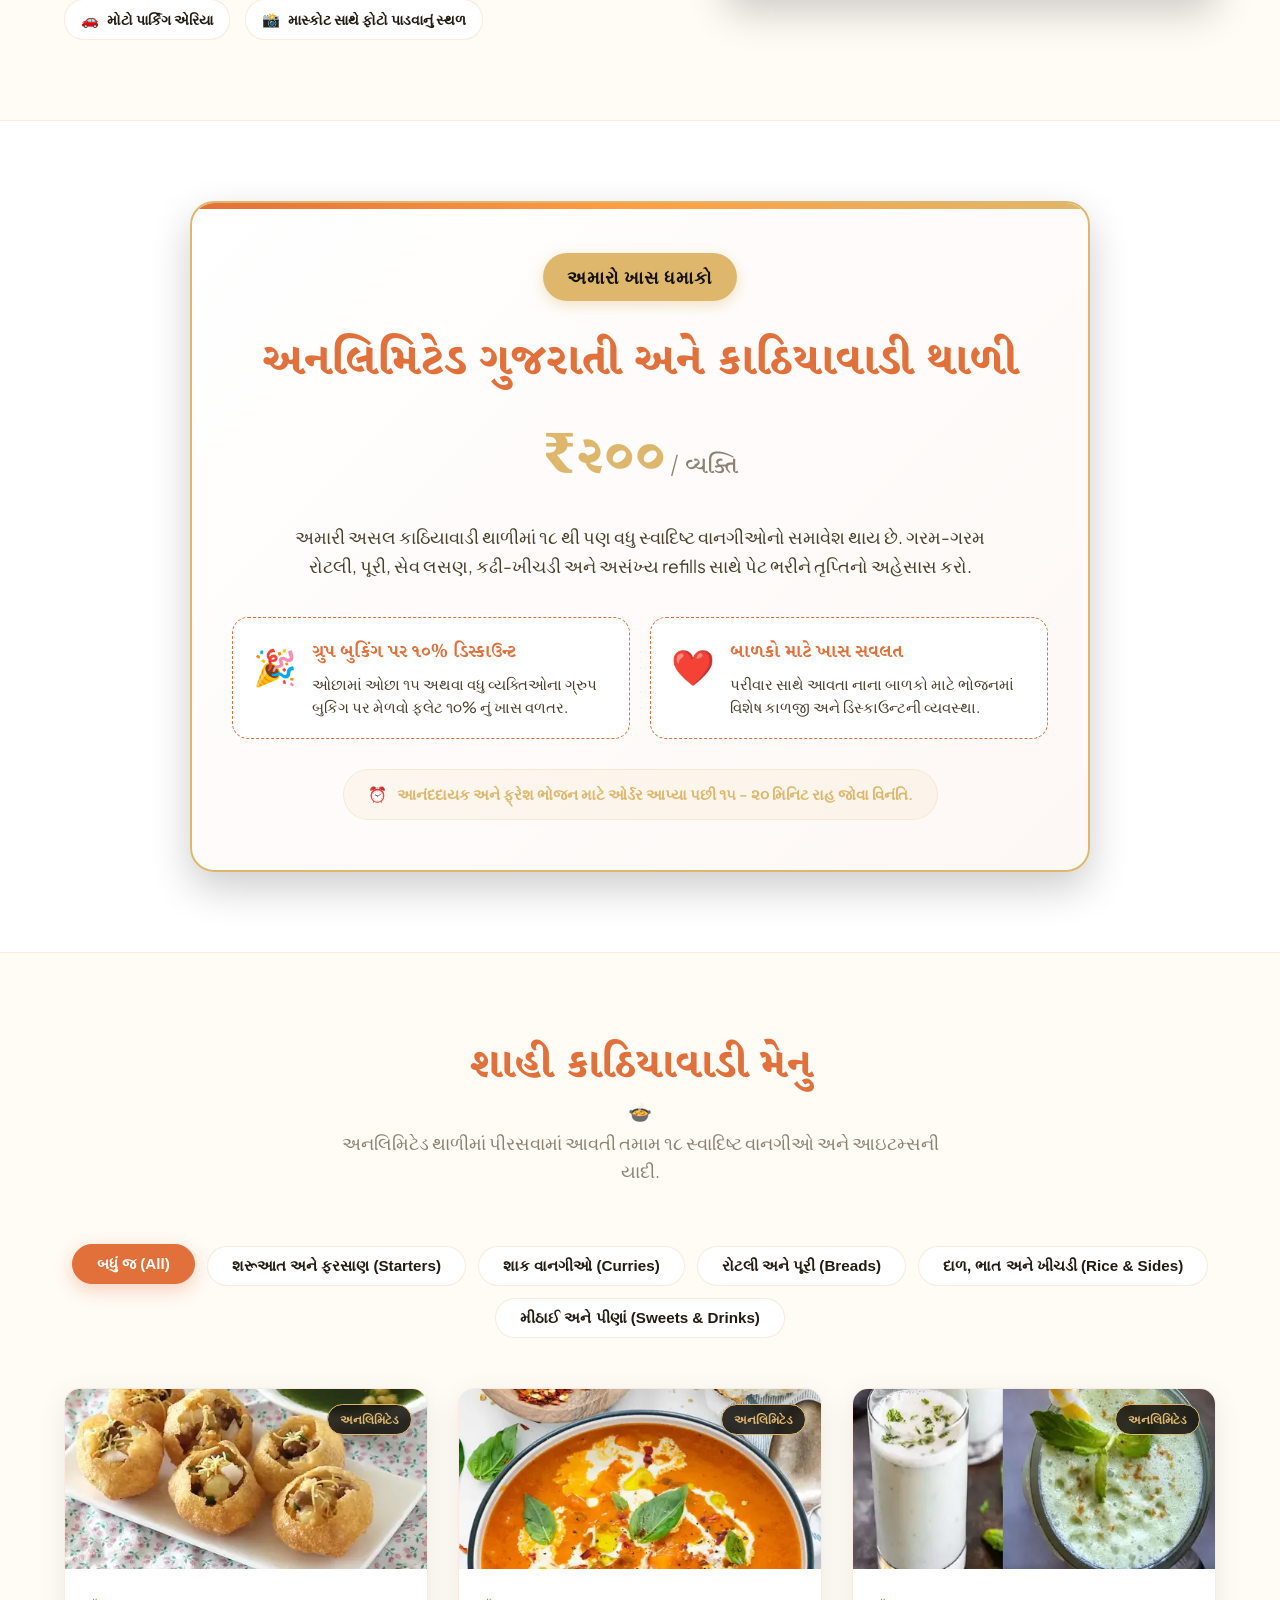
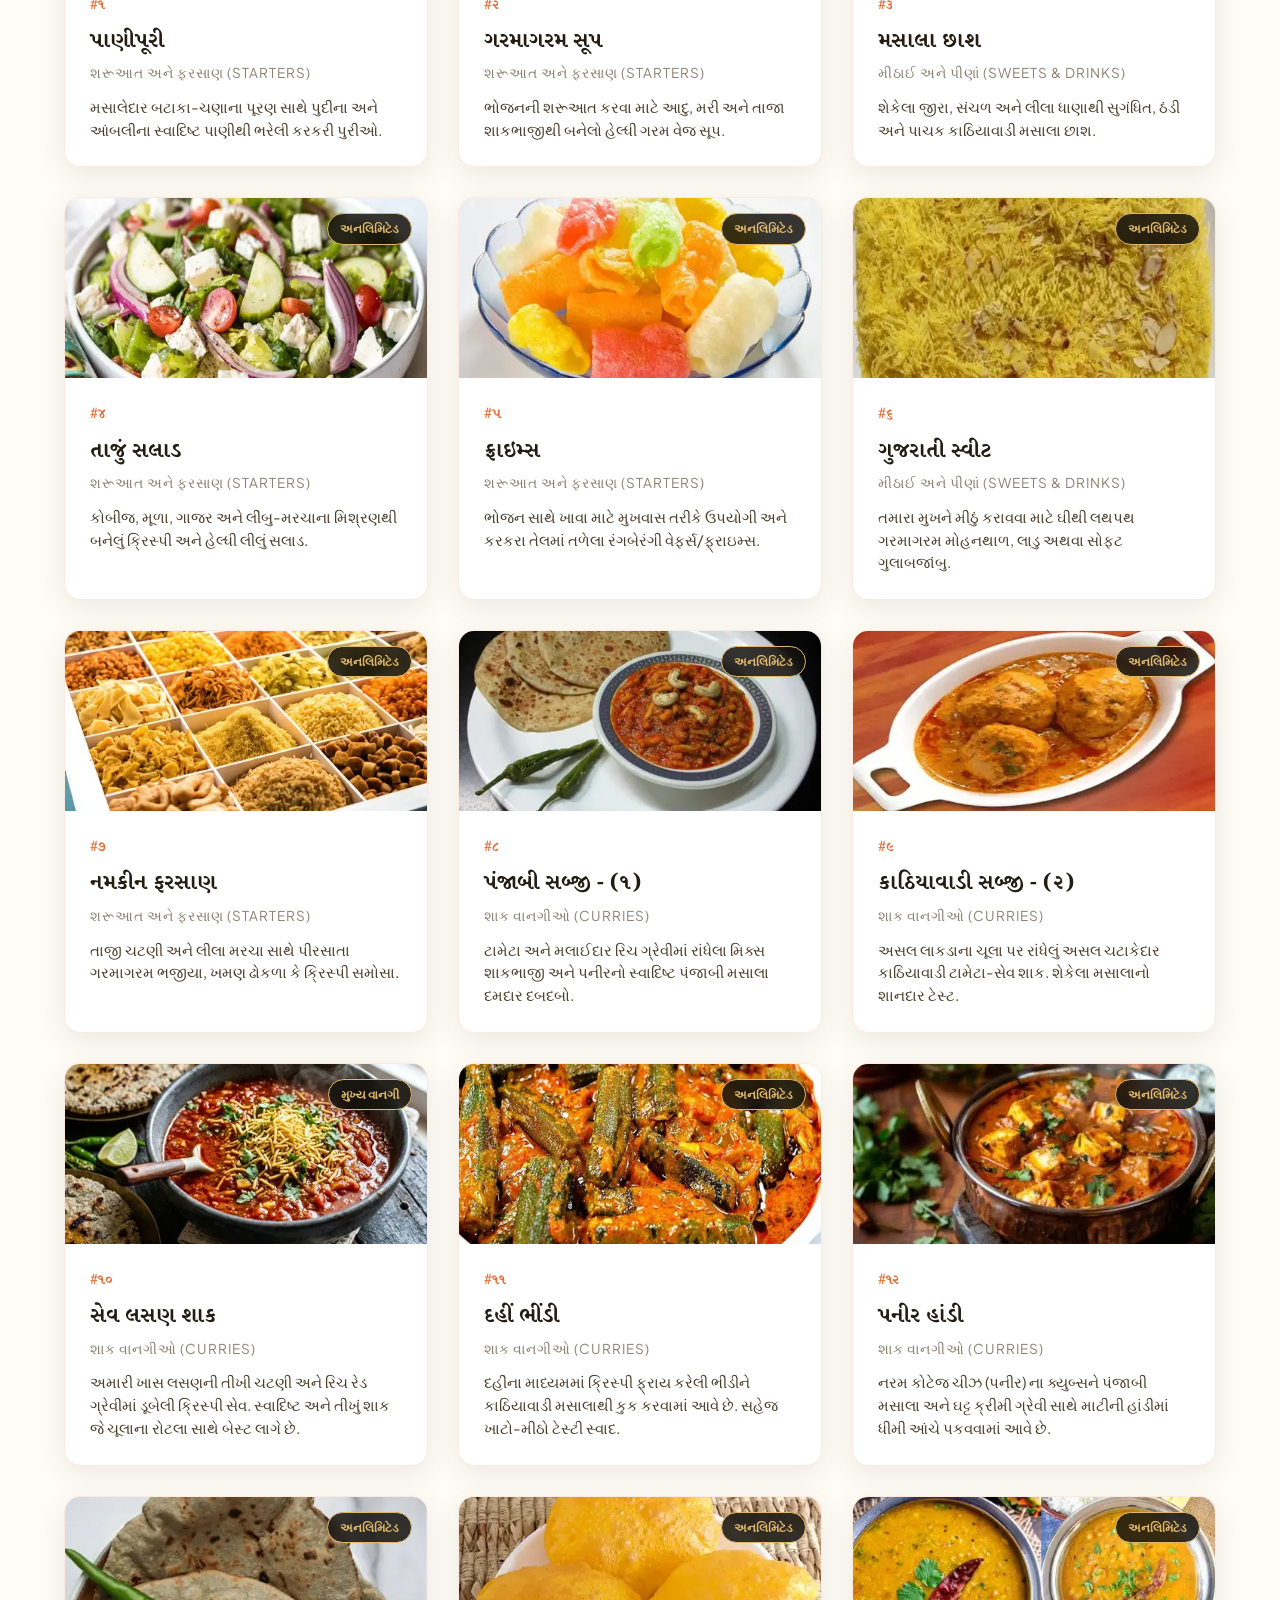
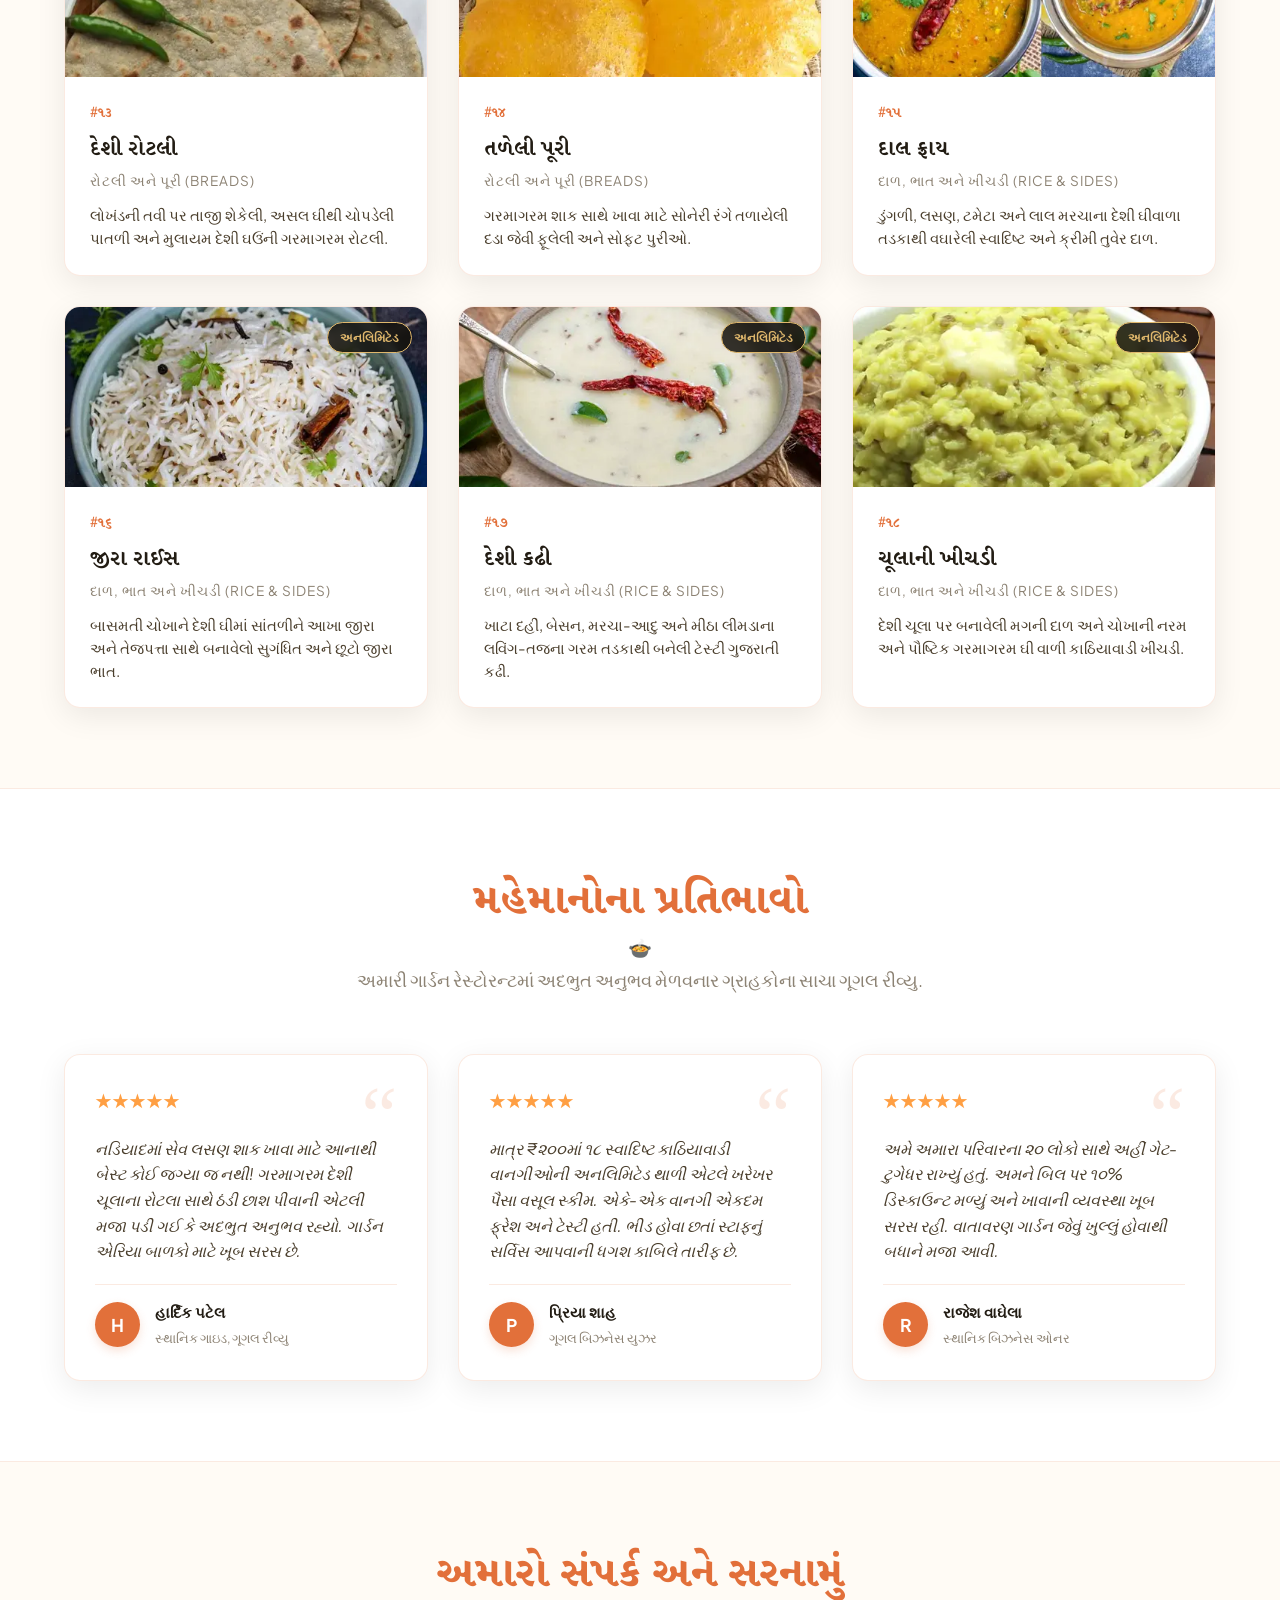
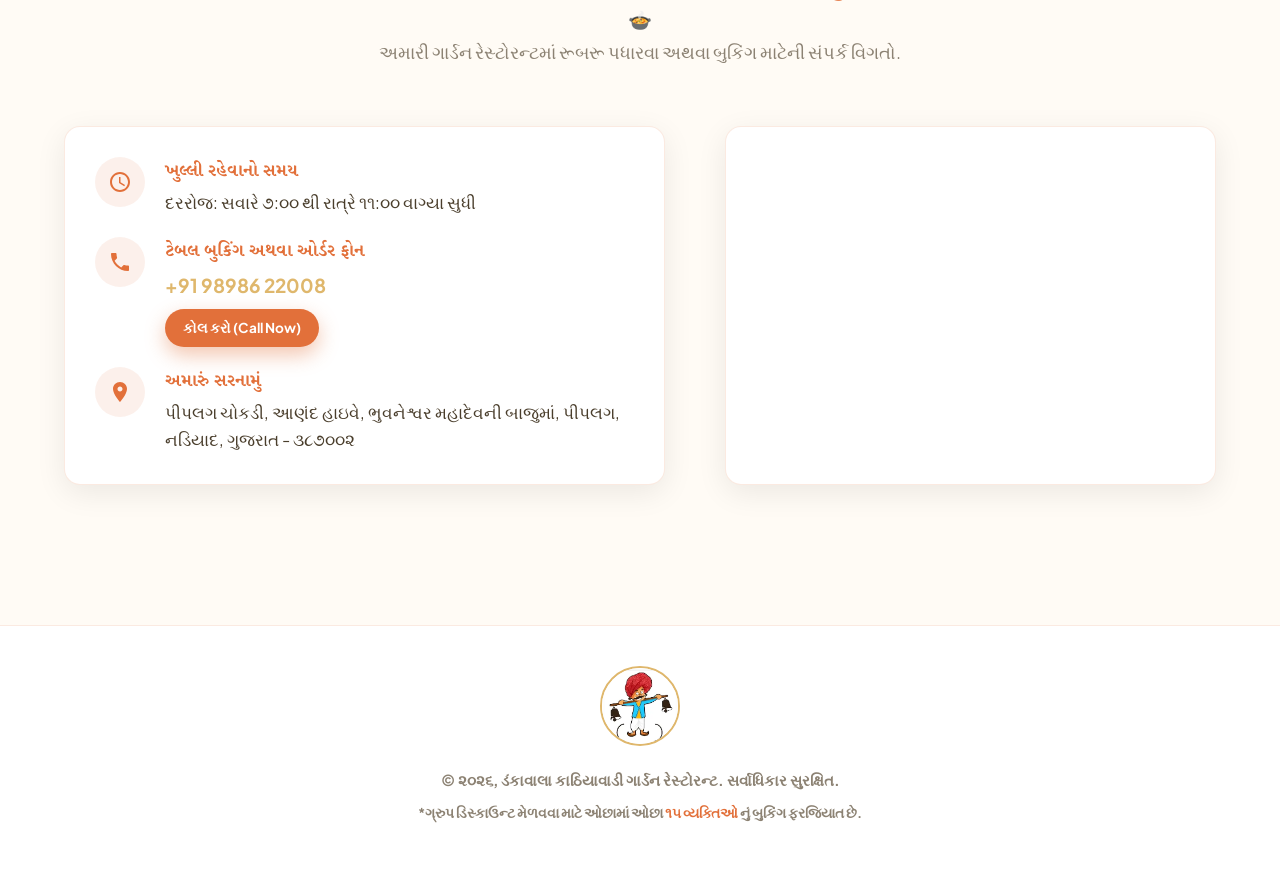
==== commit ad294577: "Update header overlay color; Remove noscript" ====
--- a/pages/index.html
+++ b/pages/index.html
@@ -94,10 +94,6 @@
 </head>
 
 <body>
-    <noscript>
-        <meta http-equiv="refresh" content="0; url=https://github.com/mitulvaghamshi/dankawala/blob/main/README.md">
-    </noscript>
-
     <!-- Top Navigation -->
     <nav class="nav-bar">
         <a href="#" class="nav-logo" id="nav-logo-link">
@@ -604,7 +600,7 @@
     </button>
 
     <!-- Vanilla Javascript Logic for bilingual toggles, theme switching and filtration -->
-    <script src="script.js"></script>
+    <script defer src="script.js"></script>
 </body>
 
 </html>
--- a/pages/style.css
+++ b/pages/style.css
@@ -49,7 +49,7 @@
     --text-primary: var(--text-dark);
     --text-secondary: #4a3e2c;
     --shadow-color: rgba(184, 79, 29, 0.08);
-    --hero-overlay: rgba(0, 0, 0, 0.65);
+    --hero-overlay: rgba(0, 0, 0, 0.35);
 }
 
 html.theme-dark {
@@ -61,7 +61,7 @@
     --text-primary: var(--text-light);
     --text-secondary: #d3c4b1;
     --shadow-color: rgba(0, 0, 0, 0.5);
-    --hero-overlay: rgba(0, 0, 0, 0.75);
+    --hero-overlay: rgba(0, 0, 0, 0.65);
 }
 
 body {
